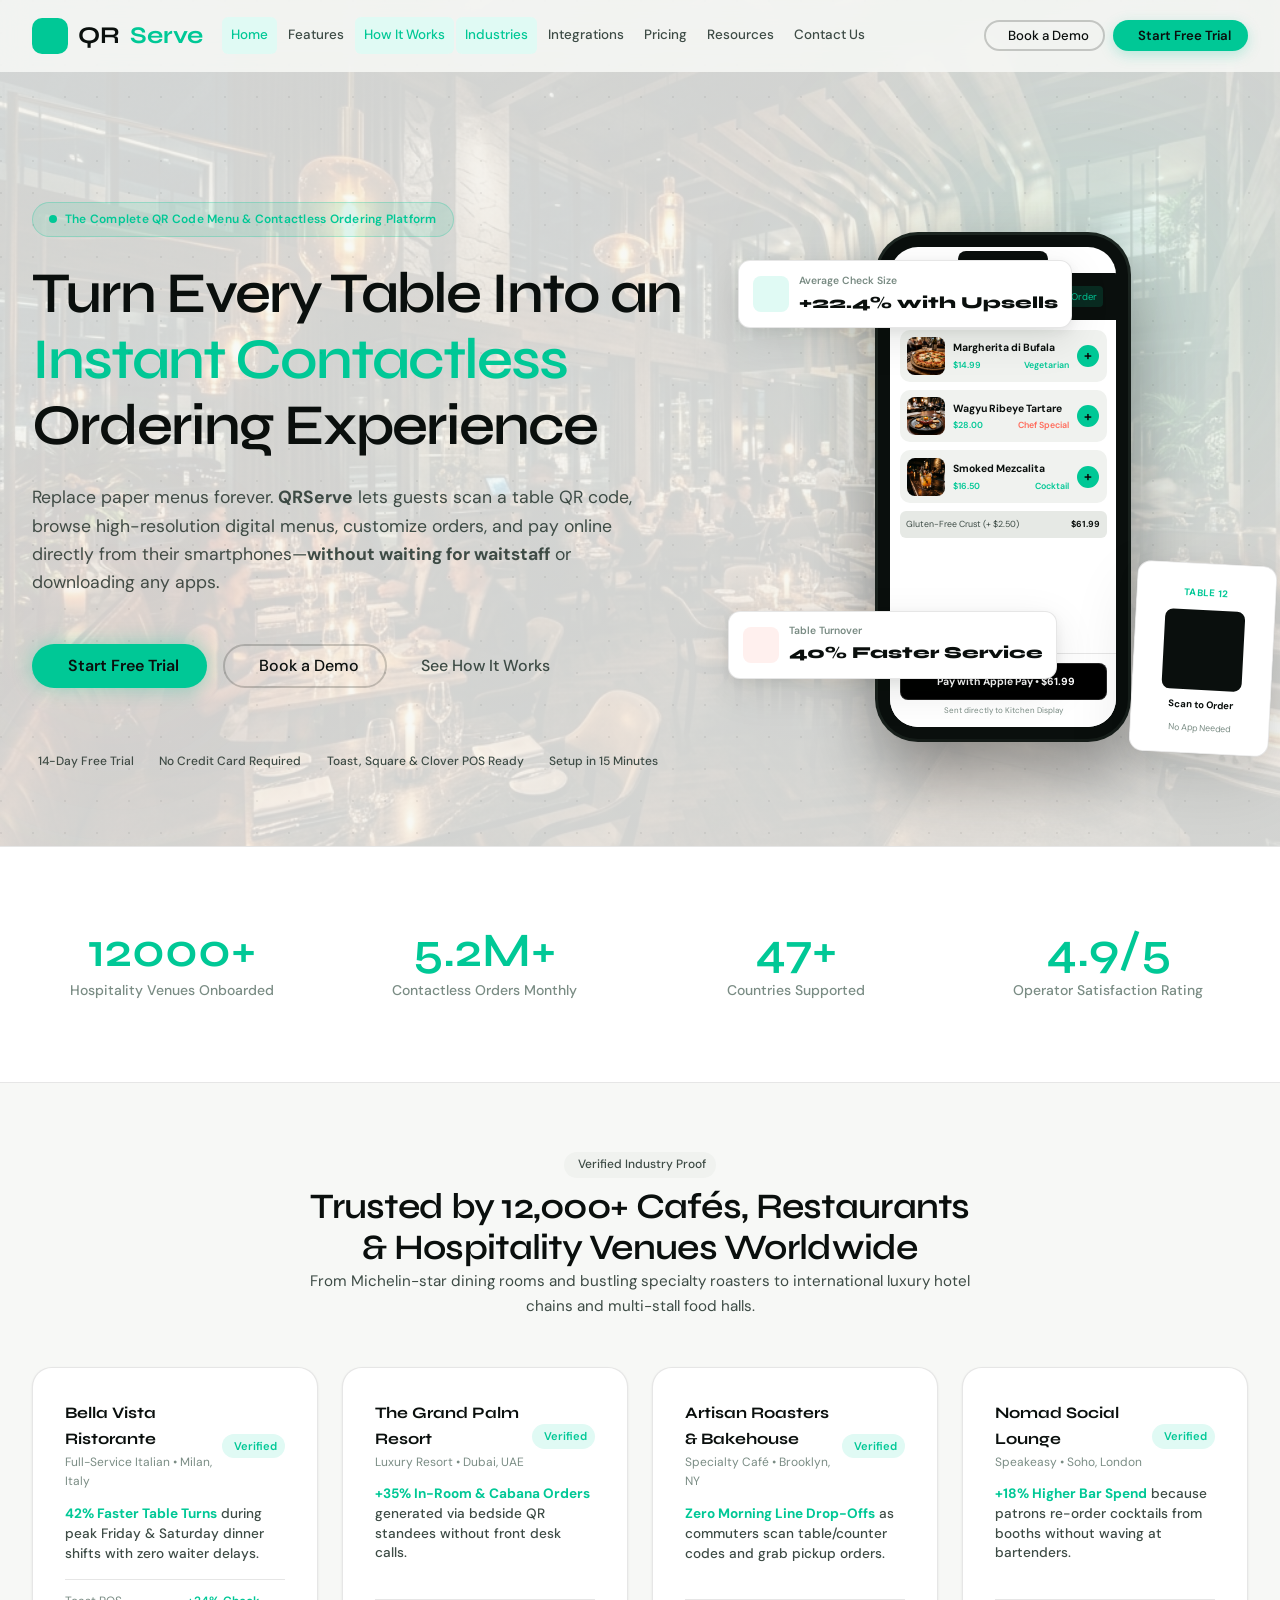
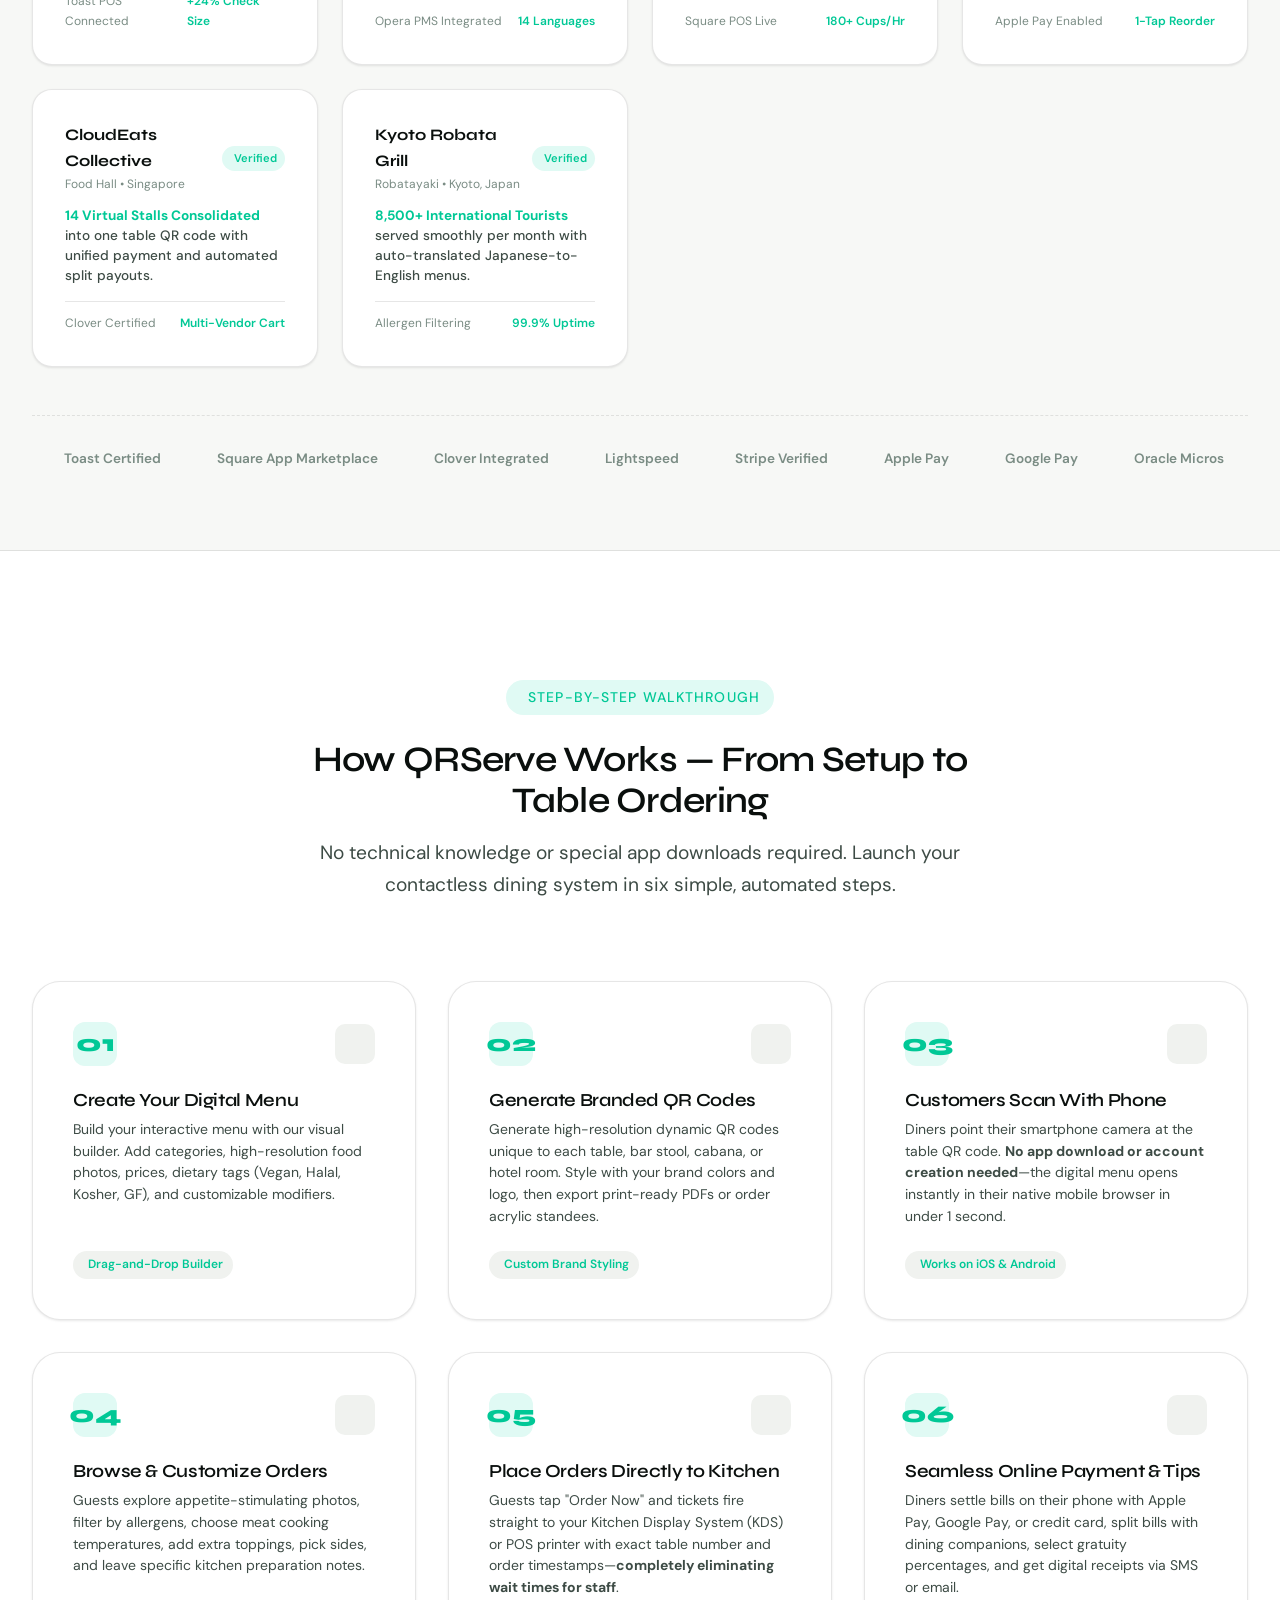
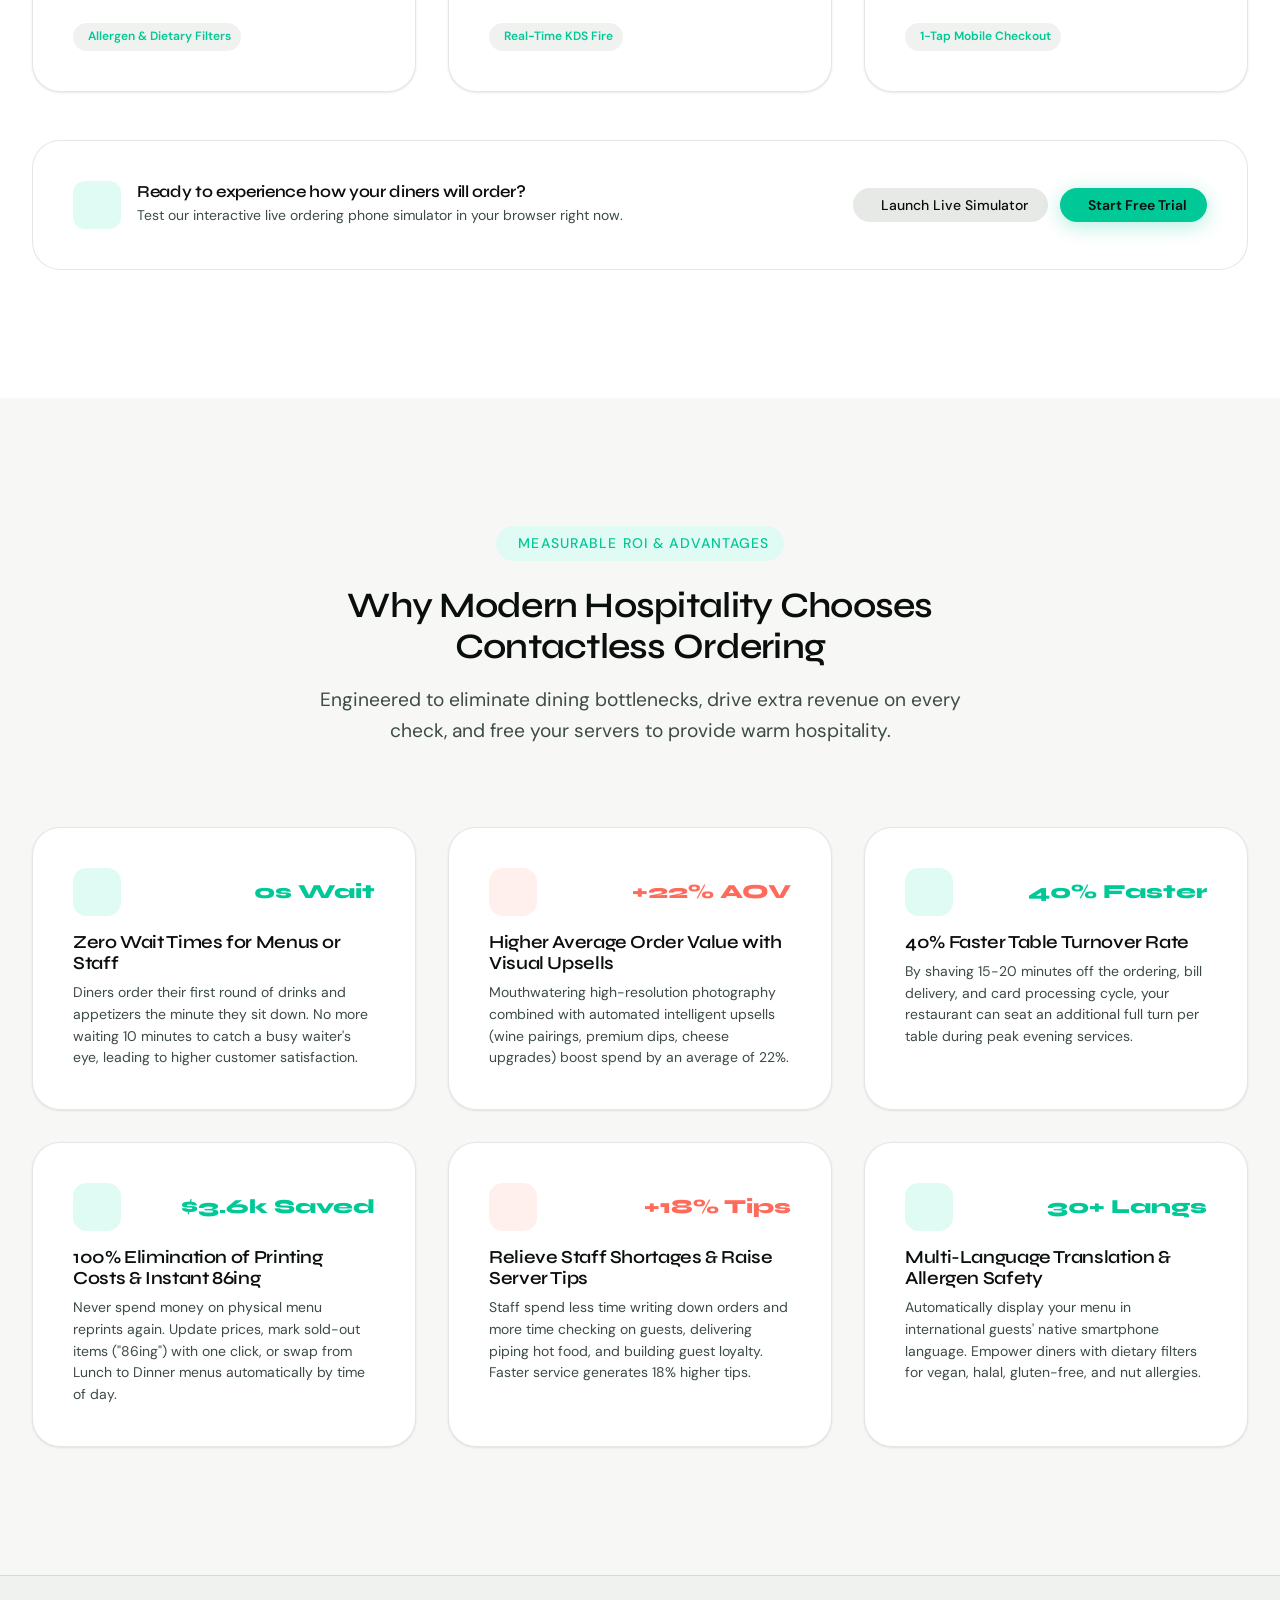
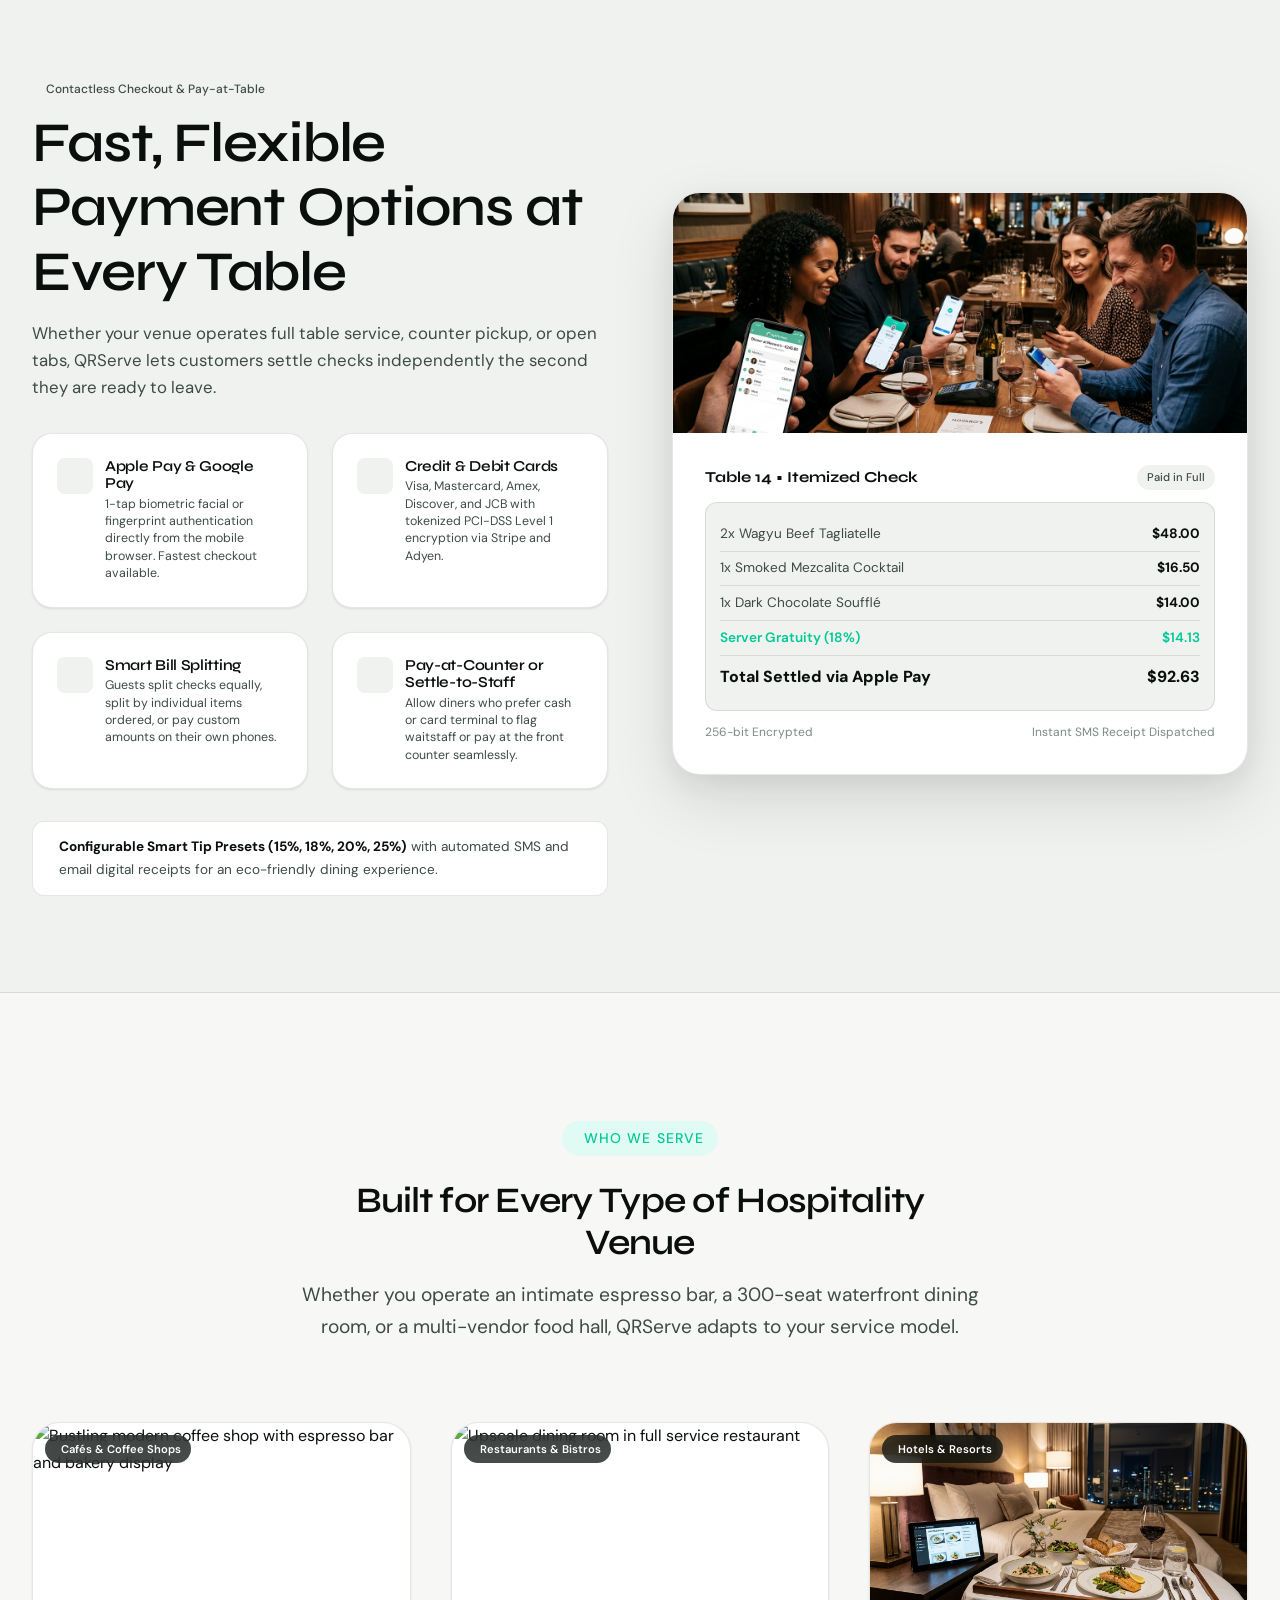
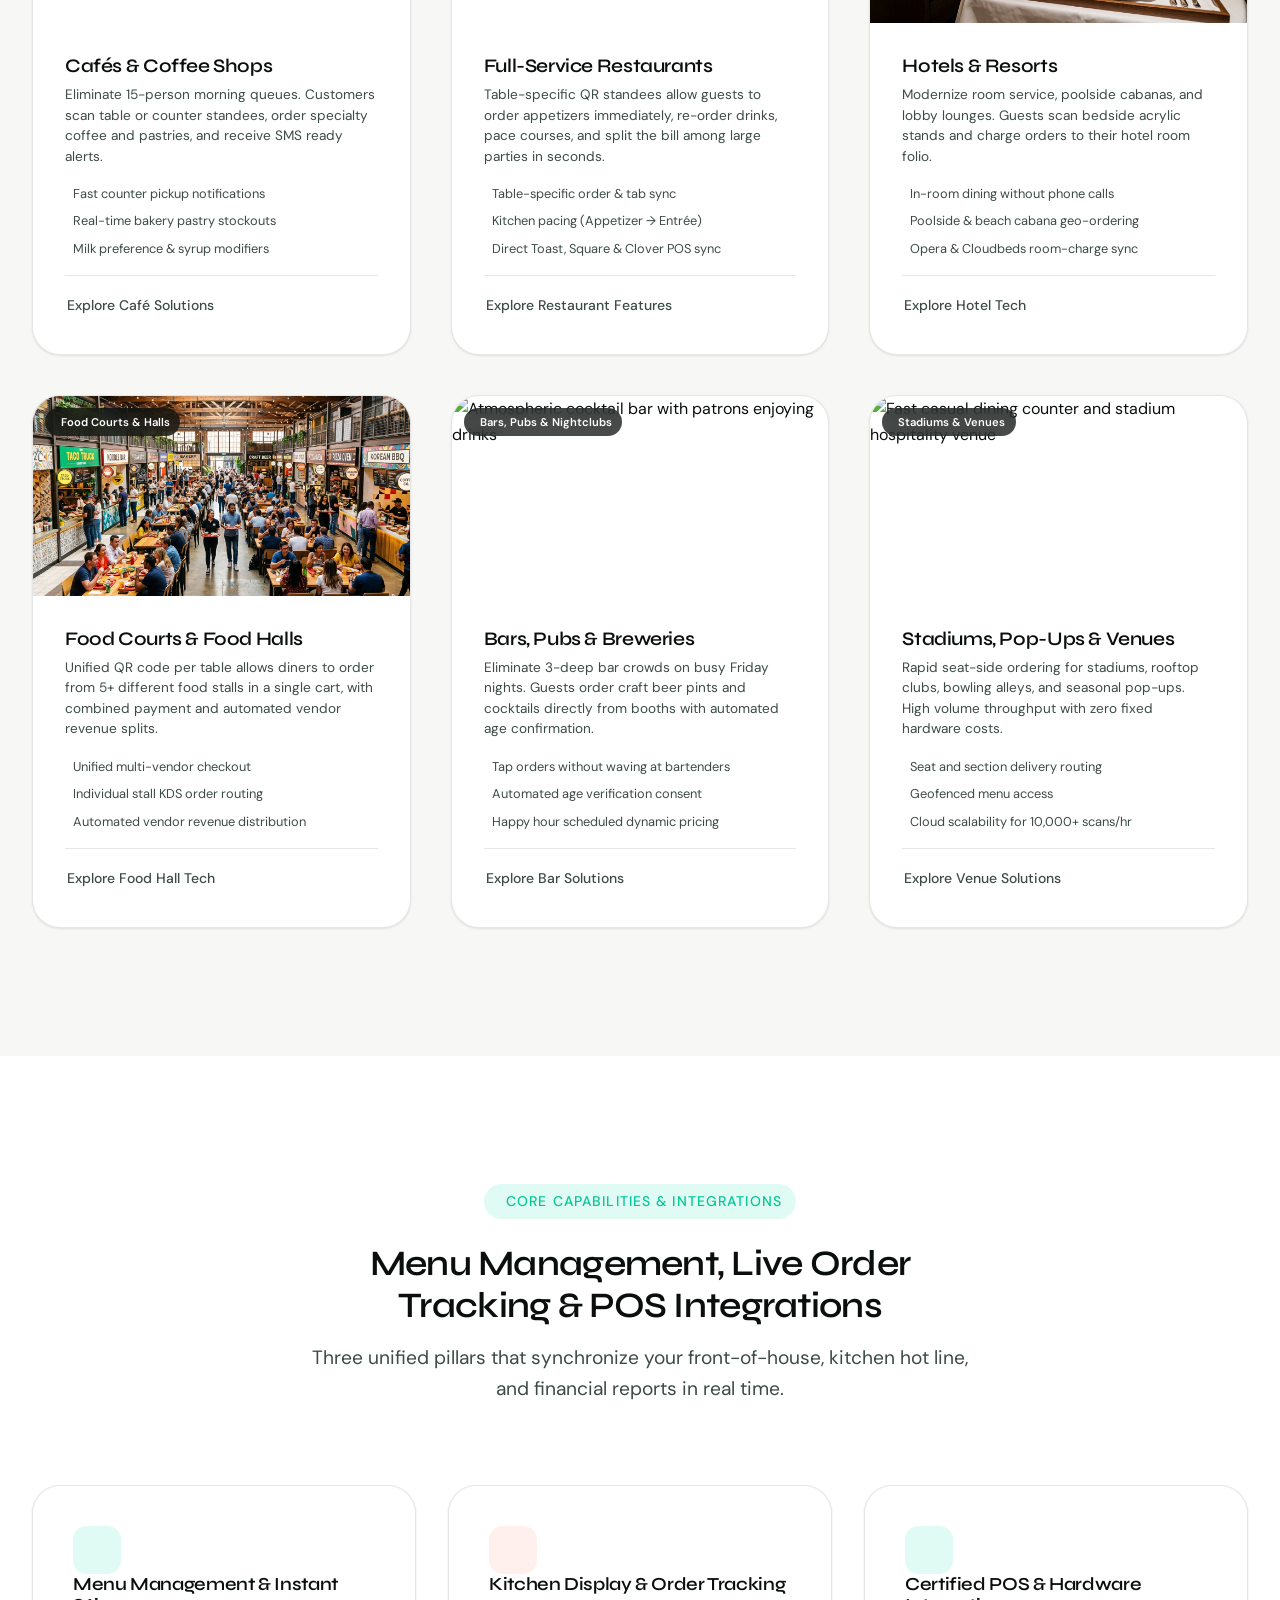
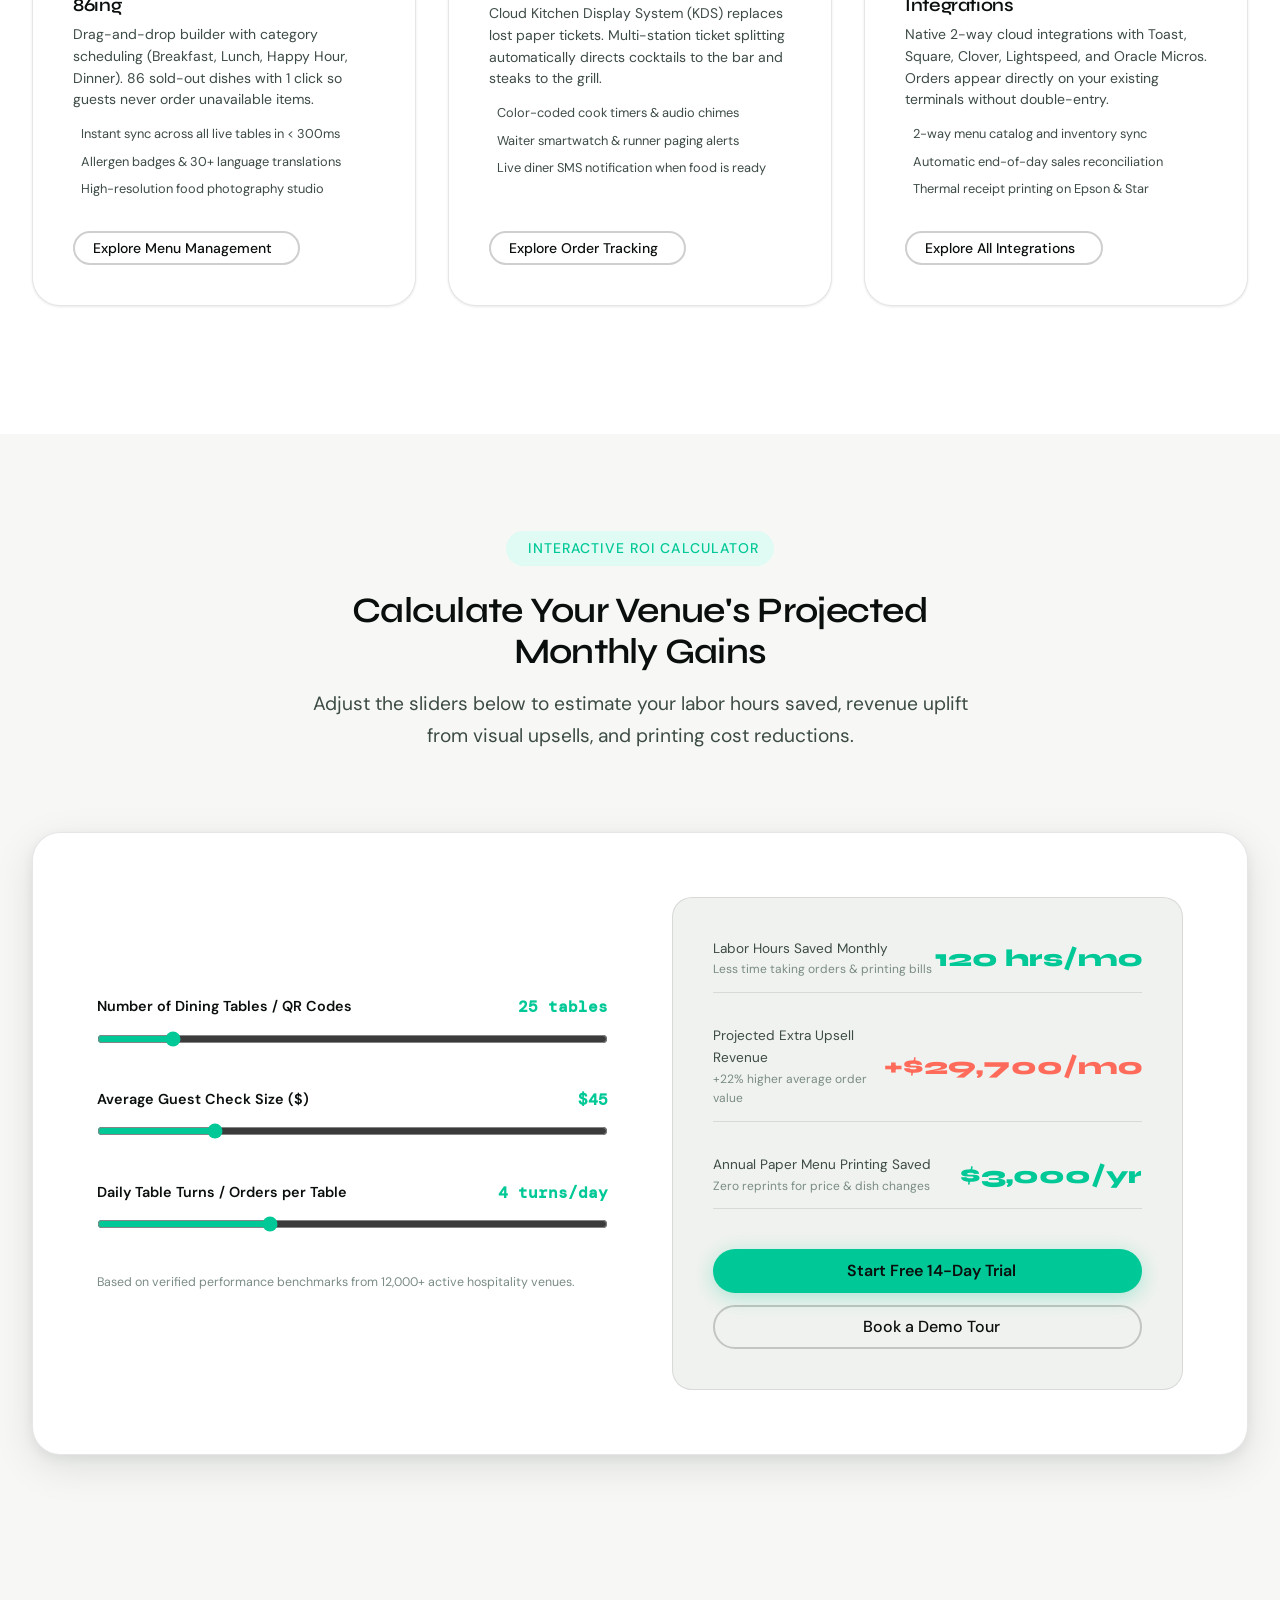
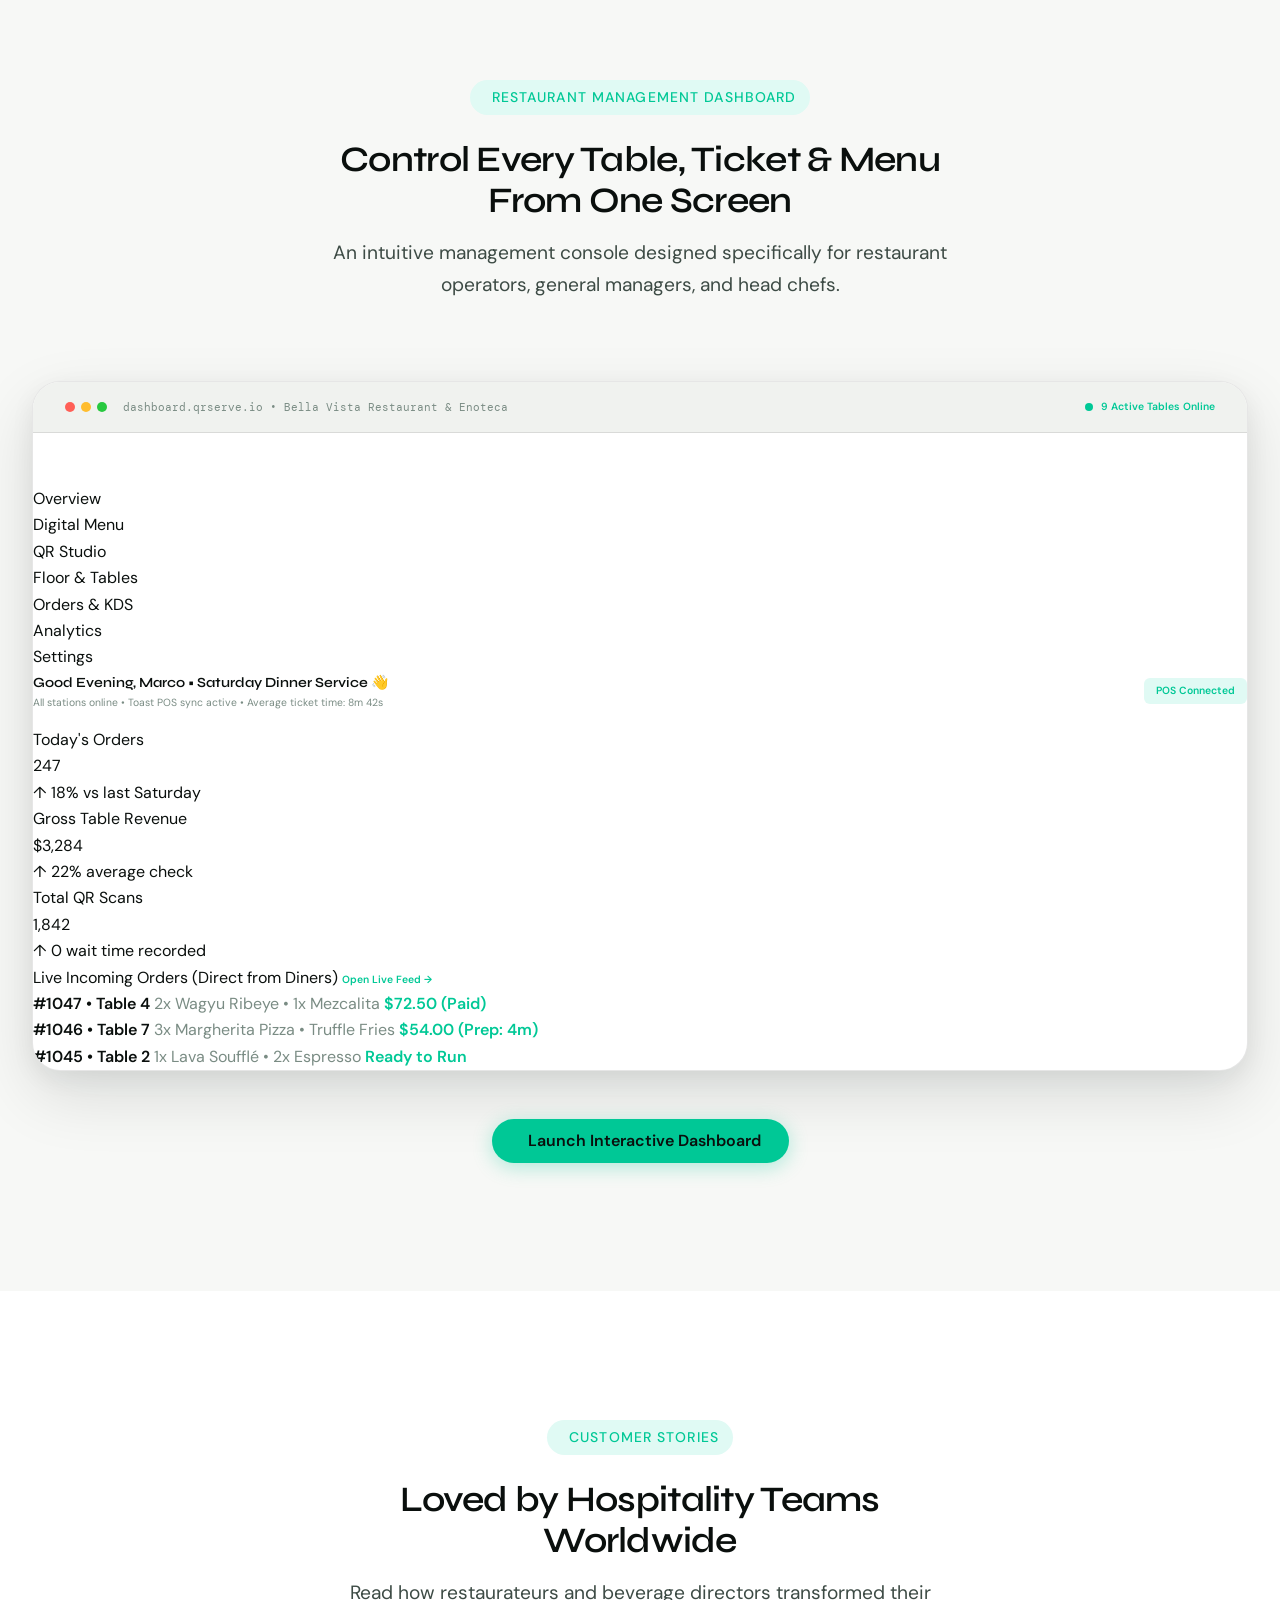
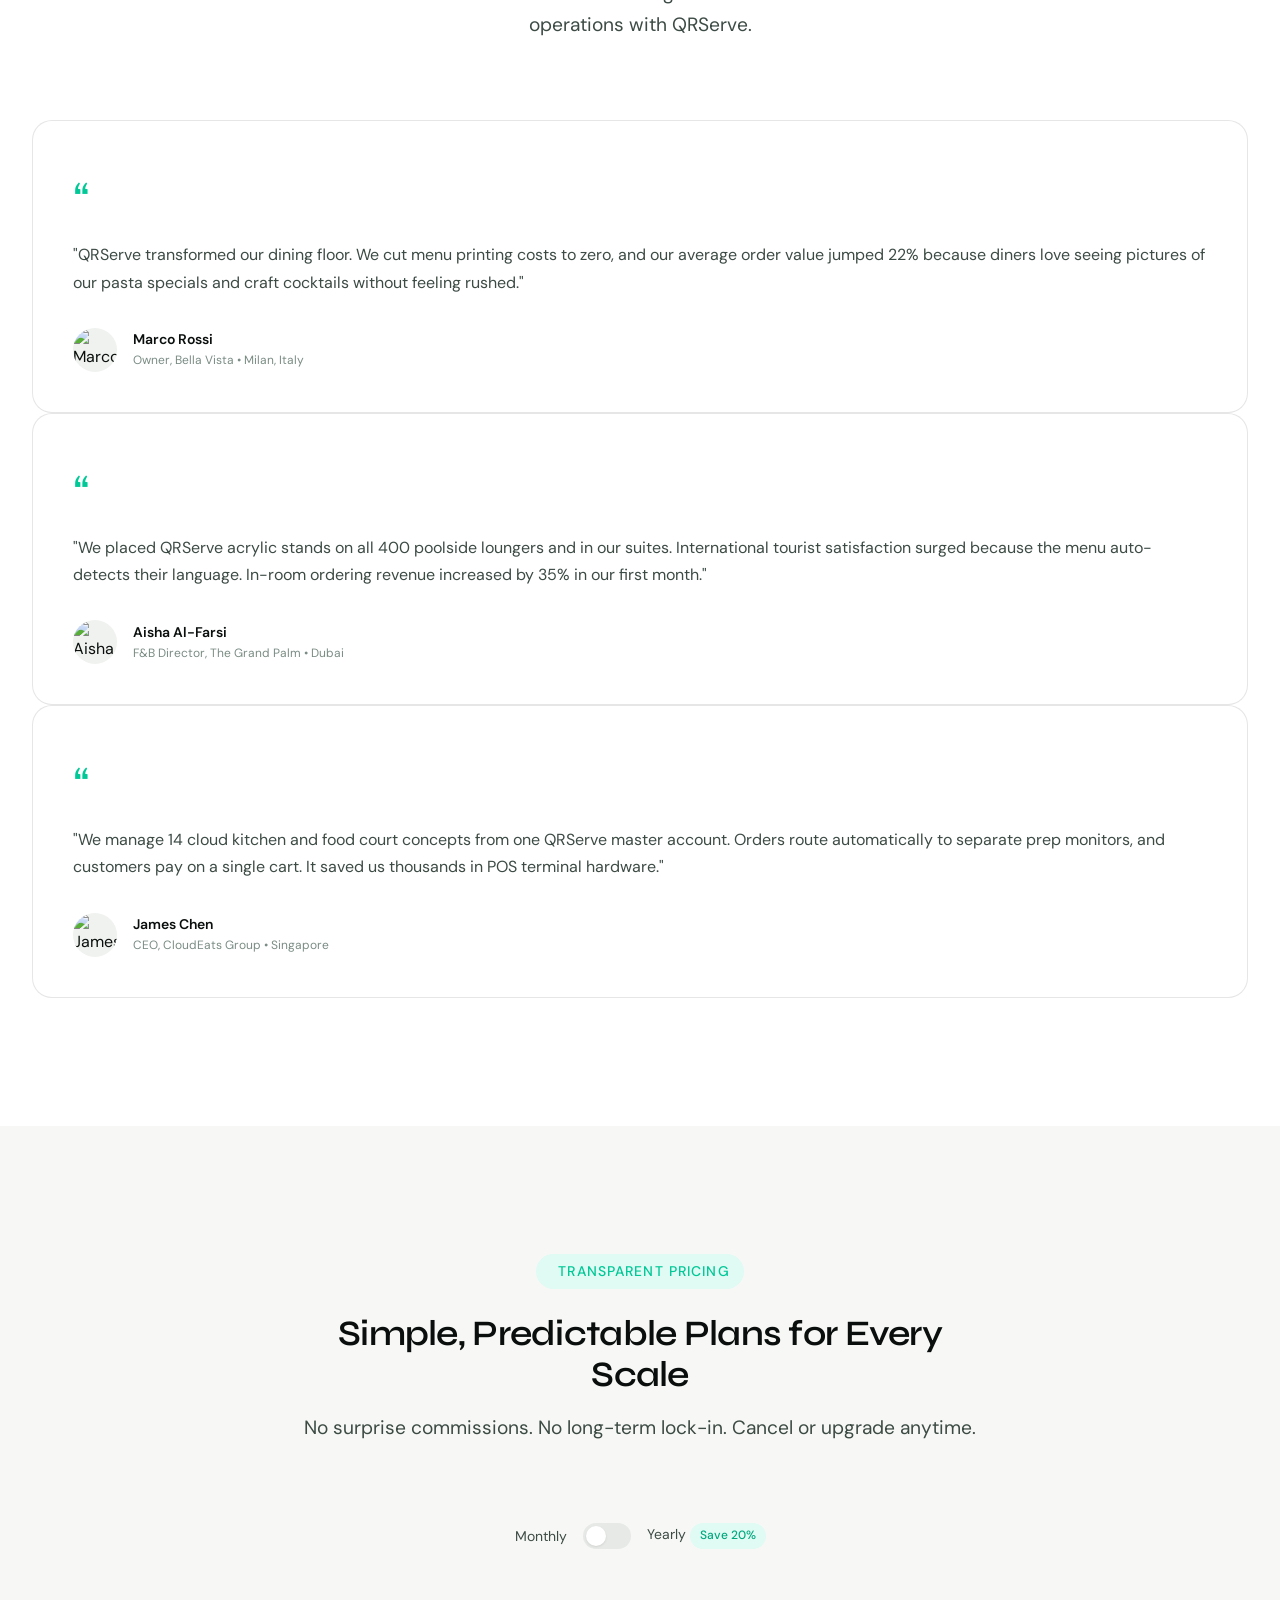
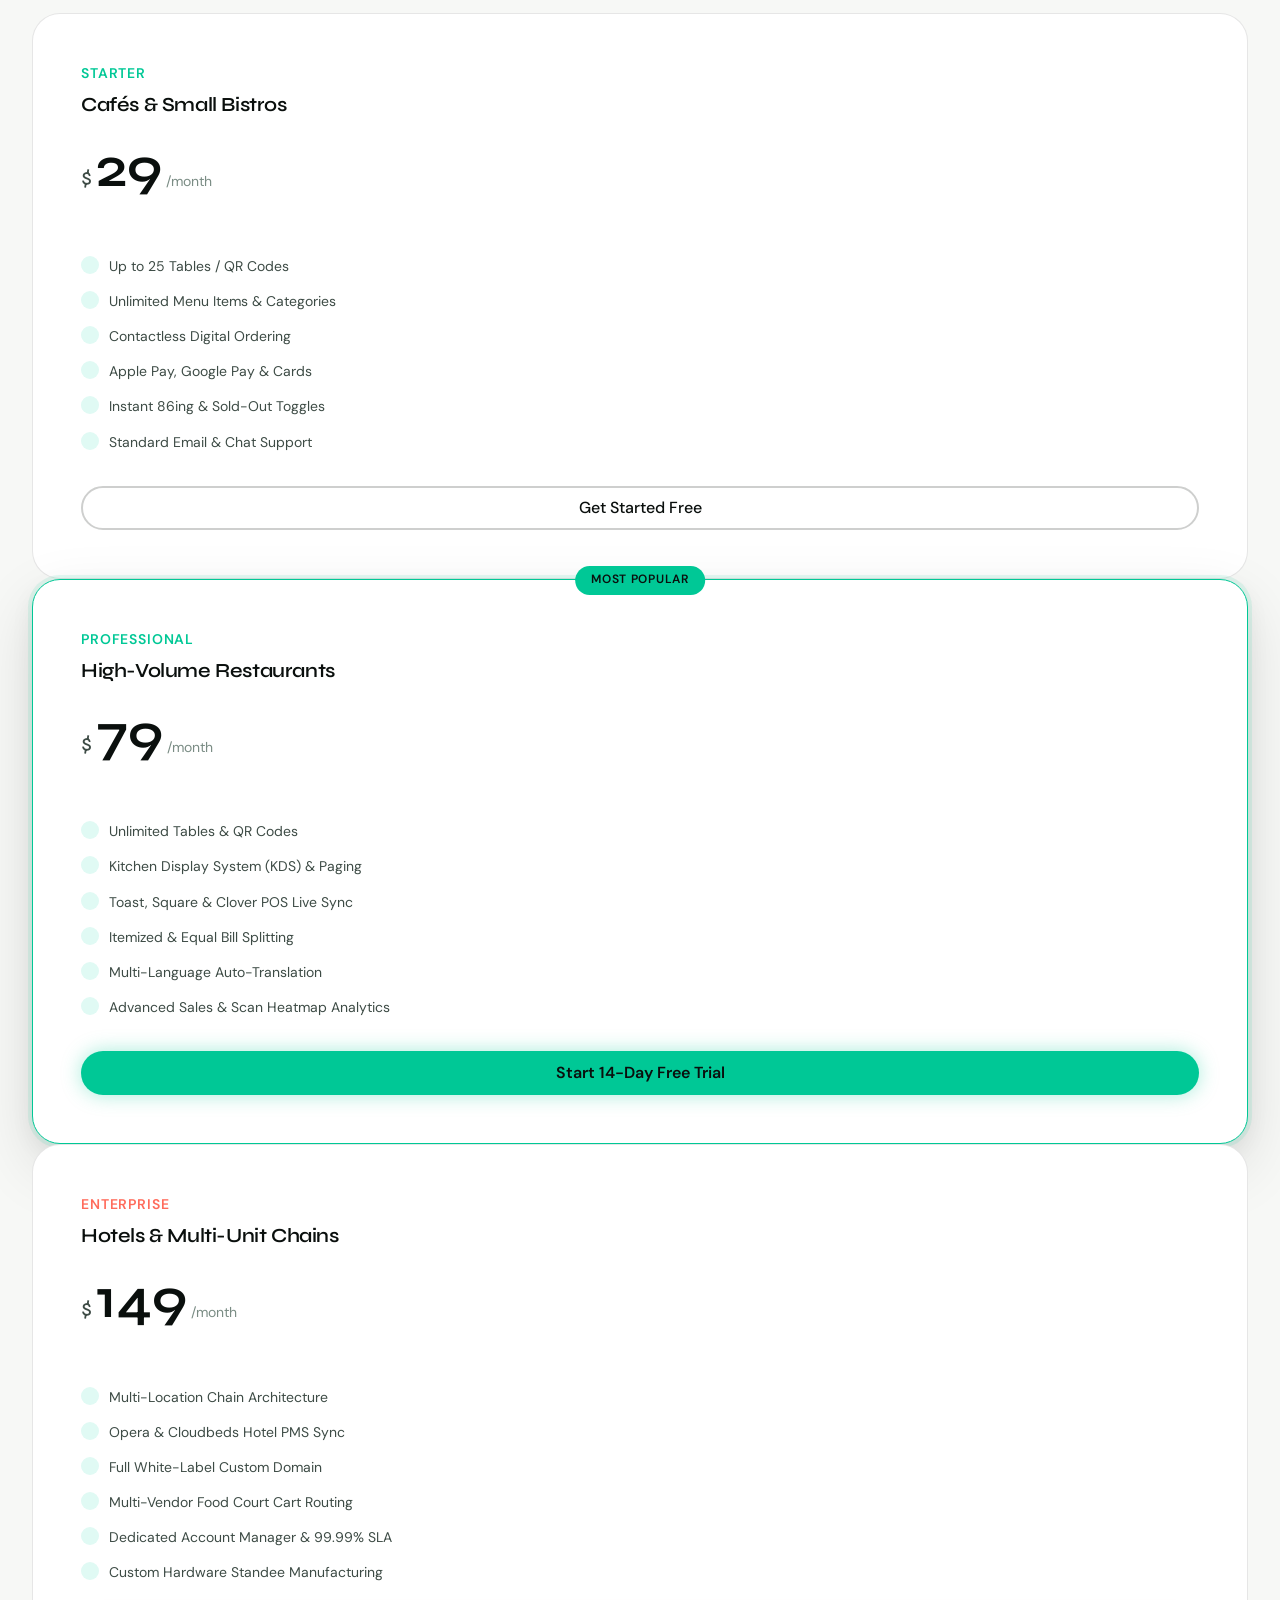
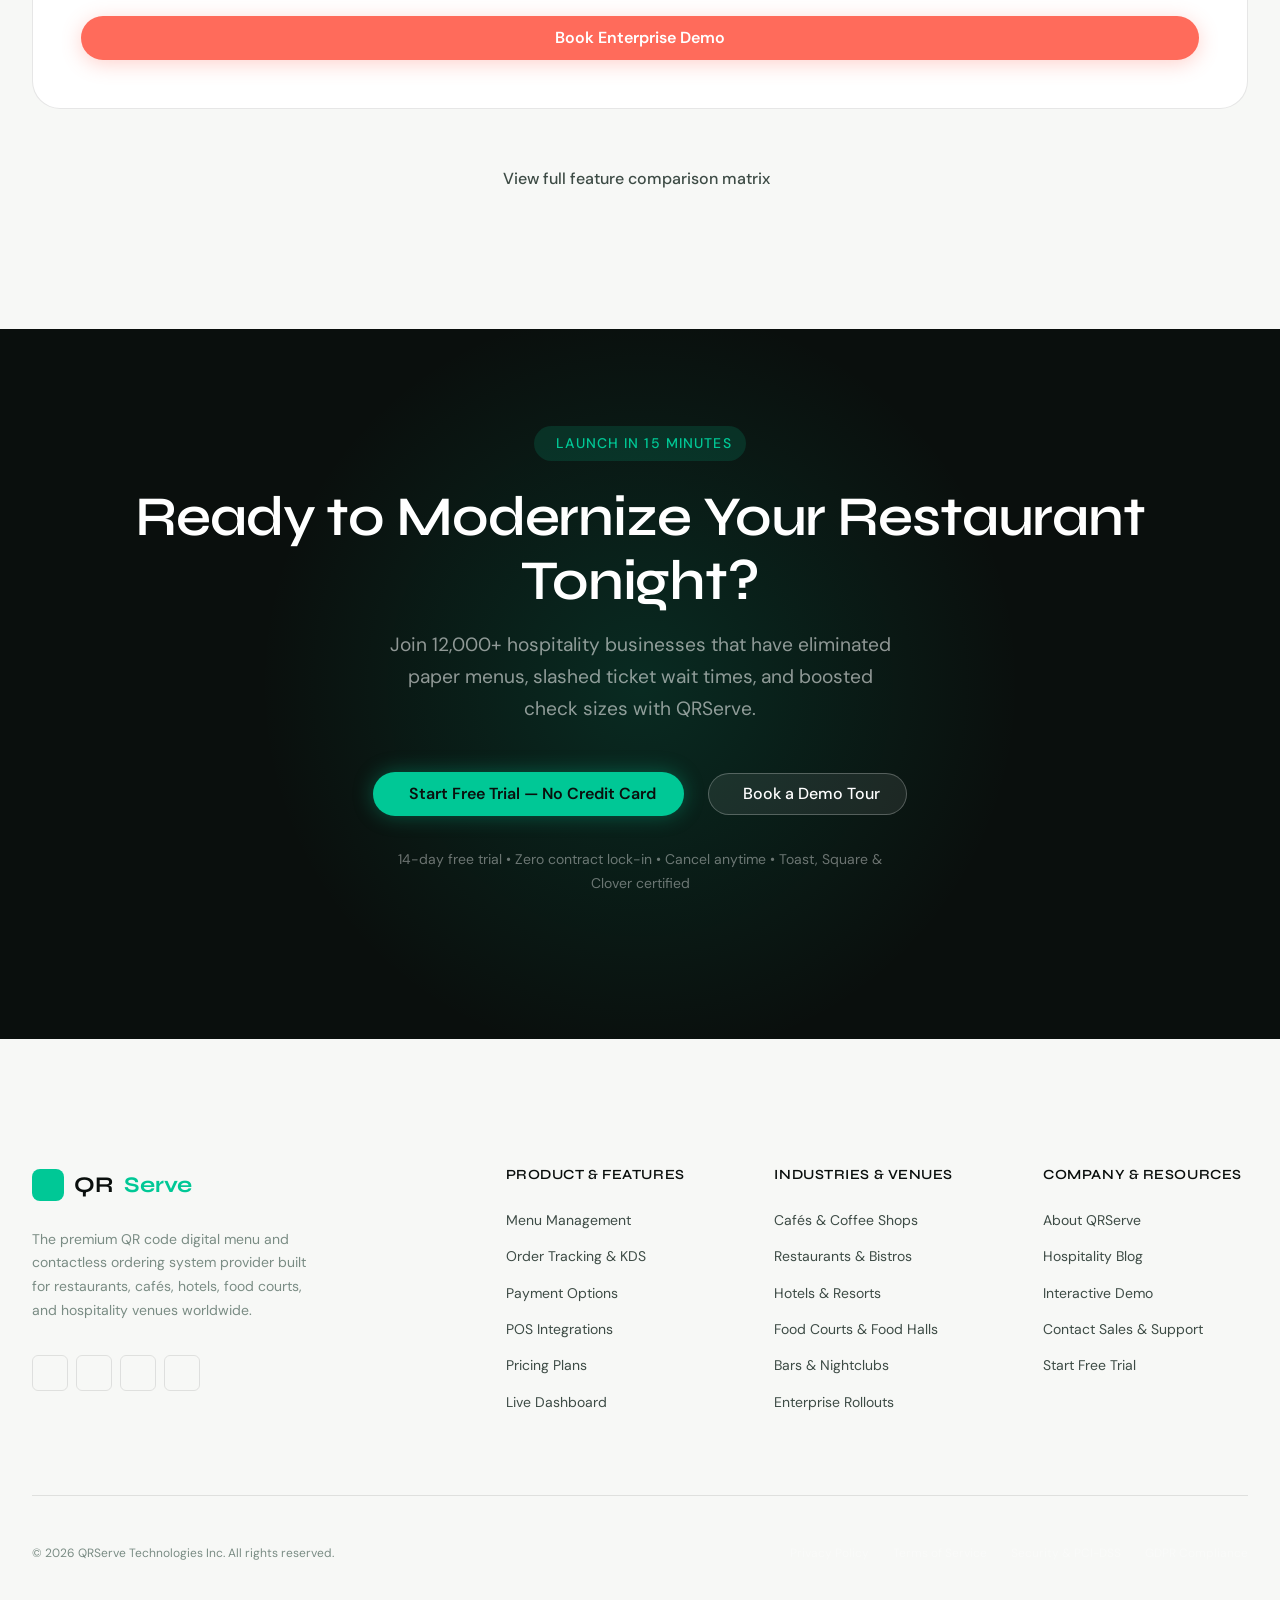
==== index.html @ 028a21f3 "Complete redesign of QR Code Menu & Contactless Ordering platform: 6-step How It Works, contactless " ====
<!DOCTYPE html>
<html lang="en" dir="ltr">
<head>
  <link rel="icon" type="image/svg+xml" href="favicon.svg" />
  <meta charset="UTF-8" />
  <meta name="viewport" content="width=device-width, initial-scale=1.0" />
  <meta name="description" content="QRServe — The leading QR code digital menu and contactless ordering system provider for cafés, restaurants, hotels, food courts, and bars. Let diners scan, browse, customize, and order from their phones." />
  <meta name="robots" content="index, follow" />
  <link rel="canonical" href="https://qrserve.io/" />

  <!-- Open Graph -->
  <meta property="og:type" content="website" />
  <meta property="og:url" content="https://qrserve.io/" />
  <meta property="og:title" content="QRServe — QR Code Menu & Contactless Ordering System Provider" />
  <meta property="og:description" content="Replace paper menus forever. Diners scan table QR codes, browse visual menus, customize dishes, and order & pay online from their smartphones without waiting for staff." />
  <meta property="og:image" content="https://qrserve.io/assets/images/blog/qr_standee.jpg" />

  <title>QRServe — Smart QR Code Menu & Contactless Ordering System Provider</title>

  <!-- Fonts -->
  <link rel="preconnect" href="https://fonts.googleapis.com" />
  <link rel="preconnect" href="https://fonts.gstatic.com" crossorigin />
  <link href="https://fonts.googleapis.com/css2?family=Syne:wght@400;500;600;700;800&family=DM+Sans:ital,opsz,wght@0,9..40,300;0,9..40,400;0,9..40,500;0,9..40,600;1,9..40,300&family=DM+Mono:wght@400;500&display=swap" rel="stylesheet" />

  <!-- Icons -->
  <link rel="stylesheet" href="https://cdnjs.cloudflare.com/ajax/libs/remixicon/4.2.0/remixicon.min.css" />

  <!-- Styles -->
  <link rel="stylesheet" href="assets/css/style.css" />
  <link rel="stylesheet" href="assets/css/rtl.css" />

  <!-- JSON-LD -->
  <script type="application/ld+json">
  {
    "@context": "https://schema.org",
    "@type": "SoftwareApplication",
    "name": "QRServe",
    "applicationCategory": "BusinessApplication",
    "operatingSystem": "Web, iOS, Android",
    "description": "Enterprise QR Code Digital Menu and Contactless Ordering System for restaurants, cafés, hotels, food courts, and bars.",
    "url": "https://qrserve.io",
    "offers": {
      "@type": "AggregateOffer",
      "priceCurrency": "USD",
      "lowPrice": "29",
      "highPrice": "149"
    },
    "aggregateRating": {
      "@type": "AggregateRating",
      "ratingValue": "4.9",
      "reviewCount": "2847"
    }
  }
  </script>

  <style>
    /* Home specific hero and visual styles */
    .hero--home {
      background: linear-gradient(var(--clr-nav-bg), var(--clr-nav-bg)), url('assets/images/hero/home1_hero.jpg') center/cover;
      min-height: 94svh;
      position: relative;
      overflow: hidden;
      display: flex;
      align-items: center;
    }

    .hero__grid {
      display: grid;
      grid-template-columns: 1.15fr 0.85fr;
      gap: var(--sp-8);
      align-items: center;
      padding-block: calc(var(--nav-height) + var(--sp-6)) var(--sp-8);
    }

    .hero-bg-orb {
      position: absolute;
      border-radius: 50%;
      pointer-events: none;
      filter: blur(90px);
    }

    .hero-bg-orb--1 {
      width: 520px;
      height: 520px;
      background: radial-gradient(circle, rgba(0,200,150,0.14) 0%, transparent 70%);
      top: 5%;
      right: -5%;
    }

    .hero-bg-orb--2 {
      width: 360px;
      height: 360px;
      background: radial-gradient(circle, rgba(255,107,91,0.09) 0%, transparent 70%);
      bottom: 5%;
      left: -5%;
    }

    /* Device Mockup & Standee */
    .hero__visual-wrap {
      position: relative;
      display: flex;
      align-items: center;
      justify-content: center;
    }

    .phone-mockup-frame {
      width: 250px;
      background: #0a0f0d;
      border-radius: 40px;
      padding: 12px;
      box-shadow: 0 35px 70px rgba(0,0,0,0.4), 0 0 0 3px #1e2823;
      position: relative;
      z-index: 2;
    }

    .phone-screen-inner {
      background: var(--clr-surface);
      border-radius: 28px;
      overflow: hidden;
      display: flex;
      flex-direction: column;
      height: 480px;
    }

    .phone-notch {
      width: 90px;
      height: 16px;
      background: #0a0f0d;
      border-radius: 10px;
      margin-inline: auto;
      margin-block-start: 4px;
      margin-block-end: 6px;
    }

    .phone-menu-header {
      background: var(--clr-primary);
      padding: 0.6rem 0.8rem;
      color: #fff;
      display: flex;
      justify-content: space-between;
      align-items: center;
    }

    .phone-menu-header h4 {
      font-size: 0.725rem;
      font-weight: 700;
      color: #fff;
    }

    .phone-menu-header span {
      font-size: 0.6rem;
      color: var(--clr-secondary);
      background: rgba(0,200,150,0.15);
      padding: 0.15rem 0.4rem;
      border-radius: 4px;
    }

    .phone-items-list {
      flex: 1;
      overflow-y: auto;
      padding: 0.6rem;
      display: flex;
      flex-direction: column;
      gap: 0.5rem;
      scrollbar-width: none;
    }

    .phone-dish-row {
      display: flex;
      gap: 0.5rem;
      align-items: center;
      background: var(--clr-surface-2);
      border-radius: 10px;
      padding: 0.45rem;
    }

    .phone-dish-img {
      width: 38px;
      height: 38px;
      border-radius: 8px;
      object-fit: cover;
      flex-shrink: 0;
    }

    .phone-dish-details {
      flex: 1;
      min-width: 0;
    }

    .phone-dish-title {
      font-size: 0.65rem;
      font-weight: 700;
      color: var(--clr-text-primary);
      white-space: nowrap;
      overflow: hidden;
      text-overflow: ellipsis;
    }

    .phone-dish-meta {
      font-size: 0.55rem;
      color: var(--clr-secondary);
      font-weight: 600;
      display: flex;
      justify-content: space-between;
      margin-block-start: 0.1rem;
    }

    .phone-dish-add-btn {
      width: 22px;
      height: 22px;
      border-radius: 50%;
      background: var(--clr-secondary);
      color: var(--clr-primary);
      display: flex;
      align-items: center;
      justify-content: center;
      font-size: 0.85rem;
      font-weight: 700;
      border: none;
      cursor: pointer;
    }

    .phone-checkout-bar {
      padding: 0.6rem;
      border-block-start: 1px solid var(--clr-border);
      background: var(--clr-surface);
    }

    .phone-pay-btn {
      width: 100%;
      background: #000;
      color: #fff;
      border-radius: 8px;
      padding: 0.55rem;
      font-size: 0.65rem;
      font-weight: 700;
      display: flex;
      align-items: center;
      justify-content: center;
      gap: 0.35rem;
      border: 1px solid rgba(255,255,255,0.15);
    }

    /* Standee Mockup Beside Phone */
    .standee-mockup {
      position: absolute;
      right: -25px;
      bottom: -15px;
      width: 140px;
      background: var(--clr-surface);
      border: 1px solid var(--clr-border);
      border-radius: 14px;
      padding: 0.85rem;
      box-shadow: var(--shadow-xl);
      text-align: center;
      z-index: 3;
      transform: rotate(3deg);
    }

    .standee-mockup__qr {
      width: 80px;
      height: 80px;
      margin-inline: auto;
      background: var(--clr-primary);
      border-radius: 8px;
      display: flex;
      align-items: center;
      justify-content: center;
      color: #fff;
      margin-block: 0.4rem;
    }

    /* Floating KPI badges on hero */
    .hero-badge-stat {
      position: absolute;
      background: var(--clr-surface);
      border: 1px solid var(--clr-border);
      border-radius: var(--radius-md);
      padding: 0.65rem 0.85rem;
      box-shadow: var(--shadow-lg);
      z-index: 4;
      display: flex;
      align-items: center;
      gap: 0.6rem;
    }

    .hero-badge-stat--top {
      top: 5%;
      left: -20px;
      animation: float-1 4.5s ease-in-out infinite;
    }

    .hero-badge-stat--bottom {
      bottom: 12%;
      left: -30px;
      animation: float-2 4s ease-in-out 0.5s infinite;
    }

    @keyframes float-1 {
      0%, 100% { transform: translateY(0); }
      50% { transform: translateY(-8px); }
    }

    @keyframes float-2 {
      0%, 100% { transform: translateY(0); }
      50% { transform: translateY(8px); }
    }

    /* Capabilities Spotlight Tabs */
    .capabilities-grid {
      display: grid;
      grid-template-columns: repeat(3, 1fr);
      gap: var(--sp-4);
      margin-block-start: var(--sp-6);
    }

    @media (max-width: 992px) {
      .capabilities-grid {
        grid-template-columns: 1fr;
      }
      .hero__grid {
        grid-template-columns: 1fr;
        text-align: center;
      }
      .hero-trust-proof {
        justify-content: center;
      }
      .hero__actions {
        justify-content: center;
      }
      .hero-badge-stat--top {
        left: 5%;
        top: 0;
      }
      .hero-badge-stat--bottom {
        left: 5%;
        bottom: 0;
      }
    }
  </style>
</head>
<body>

  <!-- ===================== NAVBAR ===================== -->
  <header class="navbar" role="banner">
    <div class="navbar__inner">
      <a href="index.html" class="navbar__logo" aria-label="QRServe Home — Smart QR Code Menu & Contactless Ordering">
        <div class="navbar__logo-icon" aria-hidden="true">
          <i class="ri-qr-code-line" style="font-size:1.1rem;"></i>
        </div>
        QR<span>Serve</span>
      </a>

      <!-- Issue 5: Navigation to Home, Features, How It Works, Industries, Integrations, Pricing, Resources, Contact Us -->
      <nav class="navbar__nav" aria-label="Main navigation">
        <a href="index.html" class="navbar__link active" data-nav-link>Home</a>
        <a href="features.html" class="navbar__link" data-nav-link>Features</a>
        <a href="index.html#how-it-works" class="navbar__link" data-nav-link>How It Works</a>
        <a href="index.html#industries" class="navbar__link" data-nav-link>Industries</a>
        <a href="features.html#integrations" class="navbar__link" data-nav-link>Integrations</a>
        <a href="pricing.html" class="navbar__link" data-nav-link>Pricing</a>
        <a href="blog.html" class="navbar__link" data-nav-link>Resources</a>
        <a href="contact.html" class="navbar__link" data-nav-link>Contact Us</a>
      </nav>

      <!-- Issue 6: Prominent CTA buttons: Book a Demo, Start Free Trial, Get Started -->
      <div class="navbar__actions">
        <button class="icon-btn" data-theme-toggle data-theme-icon aria-label="Toggle dark mode" title="Toggle theme">
          <!-- Icon injected by JS -->
        </button>
        <button class="icon-btn" data-rtl-btn aria-label="Switch to RTL" title="Switch text direction">
          <!-- Icon injected by JS -->
        </button>
        <a href="demo.html" class="btn btn--outline navbar__cta-demo" title="Interactive Simulator & Live Tour">
          <i class="ri-play-circle-line" aria-hidden="true"></i> Book a Demo
        </a>
        <a href="register.html" class="btn btn--primary navbar__cta-trial" title="Start your 14-day free trial">
          <i class="ri-rocket-line" aria-hidden="true"></i> Start Free Trial
        </a>
      </div>

      <button class="navbar__hamburger" id="hamburger-btn" aria-label="Open navigation menu" aria-expanded="false" aria-controls="mobile-drawer">
        <i class="ri-menu-3-line" style="font-size:1.25rem;" aria-hidden="true"></i>
      </button>
    </div>
  </header>

  <!-- ===================== MOBILE DRAWER ===================== -->
  <div class="drawer-overlay" id="drawer-overlay" aria-hidden="true"></div>
  <div class="drawer" id="mobile-drawer" role="dialog" aria-modal="true" aria-label="Navigation menu">
    <div class="drawer__header">
      <a href="index.html" class="navbar__logo" style="font-size:1.25rem;">
        <div class="navbar__logo-icon" style="width:30px;height:30px;" aria-hidden="true">
          <i class="ri-qr-code-line" style="font-size:0.95rem;"></i>
        </div>
        QR<span>Serve</span>
      </a>
      <button class="icon-btn drawer__close" aria-label="Close navigation menu">
        <i class="ri-close-line" style="font-size:1.25rem;" aria-hidden="true"></i>
      </button>
    </div>

    <nav class="drawer__nav" aria-label="Mobile navigation">
      <a href="index.html" class="drawer__link active" data-nav-link>
        <i class="ri-home-4-line" aria-hidden="true"></i> Home
      </a>
      <a href="features.html" class="drawer__link" data-nav-link>
        <i class="ri-flashlight-line" aria-hidden="true"></i> Features &amp; Modules
      </a>
      <a href="index.html#how-it-works" class="drawer__link" data-nav-link>
        <i class="ri-route-line" aria-hidden="true"></i> How It Works
      </a>
      <a href="index.html#industries" class="drawer__link" data-nav-link>
        <i class="ri-store-2-line" aria-hidden="true"></i> Industries (Who We Serve)
      </a>
      <a href="features.html#integrations" class="drawer__link" data-nav-link>
        <i class="ri-plug-line" aria-hidden="true"></i> POS &amp; Integrations
      </a>
      <a href="pricing.html" class="drawer__link" data-nav-link>
        <i class="ri-price-tag-3-line" aria-hidden="true"></i> Pricing Plans
      </a>
      <a href="blog.html" class="drawer__link" data-nav-link>
        <i class="ri-book-open-line" aria-hidden="true"></i> Resources &amp; Guides
      </a>
      <a href="contact.html" class="drawer__link" data-nav-link>
        <i class="ri-mail-line" aria-hidden="true"></i> Contact Us
      </a>
      <a href="dashboard.html" class="drawer__link" data-nav-link>
        <i class="ri-dashboard-line" aria-hidden="true"></i> Live Dashboard
      </a>

      <div style="margin-top: 1rem; padding-inline: 1rem; display: flex; justify-content: center; gap: 1rem;">
        <button class="icon-btn" data-theme-toggle data-theme-icon aria-label="Toggle dark mode"></button>
        <button class="icon-btn" data-rtl-btn aria-label="Switch text direction"></button>
      </div>

      <div style="padding: 1rem; display: flex; flex-direction: column; gap: 0.6rem;">
        <a href="register.html" class="btn btn--primary btn--full" style="justify-content: center;">
          <i class="ri-rocket-line" aria-hidden="true"></i> Start Free Trial
        </a>
        <a href="demo.html" class="btn btn--outline btn--full" style="justify-content: center;">
          <i class="ri-play-circle-line" aria-hidden="true"></i> Book a Demo
        </a>
      </div>
    </nav>
    <div class="drawer__footer" style="justify-content: center; border-top: none; padding-top: 0;">
      <span style="font-size:var(--size-xs);color:var(--clr-text-muted);">Enterprise Grade &bull; v2.4.2</span>
    </div>
  </div>

  <main id="main-content">

    <!-- ===================== HERO SECTION ===================== -->
    <!-- Issue 1 & Issue 2: Clearly explain platform, benefits, and contactless ordering -->
    <section class="hero hero--home" aria-label="Hero section">
      <div class="hero__bg" aria-hidden="true">
        <div class="hero-bg-orb hero-bg-orb--1"></div>
        <div class="hero-bg-orb hero-bg-orb--2"></div>
        <div style="position:absolute;inset:0;background-image:radial-gradient(circle at 1px 1px, var(--clr-border) 1px, transparent 0);background-size:32px 32px;opacity:0.6;"></div>
      </div>

      <div class="container">
        <div class="hero__grid">
          <!-- Left: Value Proposition & Clear Explanation -->
          <div class="hero__text">
            <div class="hero__badge-pill">
              <span class="hero__badge-dot" aria-hidden="true"></span>
              The Complete QR Code Menu &amp; Contactless Ordering Platform
            </div>

            <h1 style="font-size:clamp(2.4rem, 4.5vw, 3.8rem);line-height:1.15;margin-block-end:var(--sp-3);">
              Turn Every Table Into an<br />
              <em>Instant Contactless</em><br />
              Ordering Experience
            </h1>

            <p class="hero__desc" style="font-size:1.1rem;line-height:1.6;color:var(--clr-text-secondary);max-width:620px;">
              Replace paper menus forever. <strong>QRServe</strong> lets guests scan a table QR code, browse high-resolution digital menus, customize orders, and pay online directly from their smartphones—<strong>without waiting for waitstaff</strong> or downloading any apps.
            </p>

            <div class="hero__actions" style="display:flex;gap:1rem;flex-wrap:wrap;margin-block-start:var(--sp-4);">
              <a href="register.html" class="btn btn--primary btn--lg btn--glow" id="hero-cta-trial">
                <i class="ri-rocket-line" aria-hidden="true"></i>
                Start Free Trial
              </a>
              <a href="demo.html" class="btn btn--outline btn--lg" id="hero-cta-demo">
                <i class="ri-play-circle-line" aria-hidden="true"></i>
                Book a Demo
              </a>
              <a href="#how-it-works" class="btn btn--ghost btn--lg">
                See How It Works <i class="ri-arrow-down-line" aria-hidden="true"></i>
              </a>
            </div>

            <div class="hero-trust-proof">
              <span class="hero-trust-proof__item">
                <i class="ri-checkbox-circle-fill"></i> 14-Day Free Trial
              </span>
              <span class="hero-trust-proof__item">
                <i class="ri-checkbox-circle-fill"></i> No Credit Card Required
              </span>
              <span class="hero-trust-proof__item">
                <i class="ri-checkbox-circle-fill"></i> Toast, Square &amp; Clover POS Ready
              </span>
              <span class="hero-trust-proof__item">
                <i class="ri-checkbox-circle-fill"></i> Setup in 15 Minutes
              </span>
            </div>
          </div>

          <!-- Right: Visual Device Mockup & Table Standee -->
          <div class="hero__visual-wrap" aria-label="Digital Menu and Contactless Ordering Visual Demonstration">
            <!-- Floating Stat 1 -->
            <div class="hero-badge-stat hero-badge-stat--top">
              <div style="width:36px;height:36px;border-radius:8px;background:var(--clr-secondary-light);color:var(--clr-secondary);display:flex;align-items:center;justify-content:center;font-size:1.1rem;">
                <i class="ri-arrow-up-line"></i>
              </div>
              <div>
                <div style="font-size:0.65rem;color:var(--clr-text-muted);font-weight:600;">Average Check Size</div>
                <div style="font-family:var(--font-heading);font-size:1.05rem;font-weight:800;color:var(--clr-text-primary);">+22.4% with Upsells</div>
              </div>
            </div>

            <!-- Phone Frame with Live Digital Menu -->
            <div class="phone-mockup-frame">
              <div class="phone-screen-inner">
                <div class="phone-notch"></div>
                <div class="phone-menu-header">
                  <div>
                    <h4>Bella Vista Trattoria</h4>
                    <p style="font-size:0.55rem;opacity:0.75;">Table 12 &bull; Dine-In</p>
                  </div>
                  <span>Instant Order</span>
                </div>

                <div class="phone-items-list">
                  <!-- Item 1 -->
                  <div class="phone-dish-row">
                    <img src="assets/images/dishes/margherita.jpg" class="phone-dish-img" alt="Margherita di Bufala" />
                    <div class="phone-dish-details">
                      <div class="phone-dish-title">Margherita di Bufala</div>
                      <div class="phone-dish-meta">
                        <span>$14.99</span>
                        <span style="color:var(--clr-secondary);">Vegetarian</span>
                      </div>
                    </div>
                    <button class="phone-dish-add-btn" aria-label="Add item">+</button>
                  </div>

                  <!-- Item 2 -->
                  <div class="phone-dish-row">
                    <img src="assets/images/dishes/tartare.jpg" class="phone-dish-img" alt="Wagyu Ribeye Tartare" />
                    <div class="phone-dish-details">
                      <div class="phone-dish-title">Wagyu Ribeye Tartare</div>
                      <div class="phone-dish-meta">
                        <span>$28.00</span>
                        <span style="color:var(--clr-accent);">Chef Special</span>
                      </div>
                    </div>
                    <button class="phone-dish-add-btn" aria-label="Add item">+</button>
                  </div>

                  <!-- Item 3 -->
                  <div class="phone-dish-row">
                    <img src="assets/images/dishes/mezcalita.jpg" class="phone-dish-img" alt="Rosemary Mezcalita" />
                    <div class="phone-dish-details">
                      <div class="phone-dish-title">Smoked Mezcalita</div>
                      <div class="phone-dish-meta">
                        <span>$16.50</span>
                        <span>Cocktail</span>
                      </div>
                    </div>
                    <button class="phone-dish-add-btn" aria-label="Add item">+</button>
                  </div>

                  <!-- Customizer pill -->
                  <div style="background:var(--clr-surface-3);border-radius:6px;padding:0.4rem;font-size:0.55rem;color:var(--clr-text-secondary);display:flex;justify-content:space-between;align-items:center;">
                    <span><i class="ri-check-line" style="color:var(--clr-secondary);"></i> Gluten-Free Crust (+ $2.50)</span>
                    <strong style="color:var(--clr-text-primary);">$61.99</strong>
                  </div>
                </div>

                <div class="phone-checkout-bar">
                  <div class="phone-pay-btn">
                    <i class="ri-apple-fill" style="font-size:0.9rem;"></i> Pay with Apple Pay &bull; $61.99
                  </div>
                  <div style="text-align:center;font-size:0.5rem;color:var(--clr-text-muted);margin-block-start:0.25rem;">
                    Sent directly to Kitchen Display
                  </div>
                </div>
              </div>
            </div>

            <!-- Standee Mockup Beside Phone -->
            <div class="standee-mockup" aria-hidden="true">
              <span style="font-size:0.6rem;font-weight:700;color:var(--clr-secondary);text-transform:uppercase;letter-spacing:0.05em;">Table 12</span>
              <div class="standee-mockup__qr">
                <i class="ri-qr-code-fill" style="font-size:3.5rem;"></i>
              </div>
              <p style="font-size:0.6rem;font-weight:700;color:var(--clr-text-primary);margin:0;">Scan to Order</p>
              <span style="font-size:0.55rem;color:var(--clr-text-muted);">No App Needed</span>
            </div>

            <!-- Floating Stat 2 -->
            <div class="hero-badge-stat hero-badge-stat--bottom">
              <div style="width:36px;height:36px;border-radius:8px;background:var(--clr-accent-light);color:var(--clr-accent);display:flex;align-items:center;justify-content:center;font-size:1.1rem;">
                <i class="ri-timer-flash-line"></i>
              </div>
              <div>
                <div style="font-size:0.65rem;color:var(--clr-text-muted);font-weight:600;">Table Turnover</div>
                <div style="font-family:var(--font-heading);font-size:1.05rem;font-weight:800;color:var(--clr-text-primary);">40% Faster Service</div>
              </div>
            </div>
          </div>
        </div>
      </div>
    </section>

    <!-- ===================== STATS BAR ===================== -->
    <section class="stats-bar" aria-label="Key platform metrics">
      <div class="container">
        <div class="stats-bar__grid">
          <div class="stat-item reveal">
            <div class="stat-item__number"><span data-target="12000" data-suffix="+">12,000+</span></div>
            <div class="stat-item__label">Hospitality Venues Onboarded</div>
          </div>
          <div class="stat-item reveal reveal--delay-1">
            <div class="stat-item__number"><span data-target="5.2" data-suffix="M+">5.2M+</span></div>
            <div class="stat-item__label">Contactless Orders Monthly</div>
          </div>
          <div class="stat-item reveal reveal--delay-2">
            <div class="stat-item__number"><span data-target="47" data-suffix="+">47+</span></div>
            <div class="stat-item__label">Countries Supported</div>
          </div>
          <div class="stat-item reveal reveal--delay-3">
            <div class="stat-item__number"><span data-target="4.9" data-suffix="/5">4.9/5</span></div>
            <div class="stat-item__label">Operator Satisfaction Rating</div>
          </div>
        </div>
      </div>
    </section>

    <!-- ===================== TRUSTED BY & VERIFIED CLIENTS ===================== -->
    <!-- Issue 4: Dedicated "Trusted By" or "Our Clients" section featuring verified client logos -->
    <section class="trusted-section" aria-labelledby="trusted-heading">
      <div class="container">
        <div class="trusted-header">
          <span class="badge badge--pill badge--secondary" style="margin-block-end:0.5rem;">
            <i class="ri-shield-check-line" aria-hidden="true"></i> Verified Industry Proof
          </span>
          <h2 id="trusted-heading" style="font-size:var(--size-h3);color:var(--clr-text-primary);">
            Trusted by 12,000+ Cafés, Restaurants &amp; Hospitality Venues Worldwide
          </h2>
          <p style="color:var(--clr-text-secondary);font-size:0.95rem;">
            From Michelin-star dining rooms and bustling specialty roasters to international luxury hotel chains and multi-stall food halls.
          </p>
        </div>

        <div class="client-cards-grid">
          <!-- Client 1 -->
          <div class="client-card reveal">
            <div>
              <div class="client-card__top">
                <div>
                  <div class="client-card__name">Bella Vista Ristorante</div>
                  <div class="client-card__type">Full-Service Italian &bull; Milan, Italy</div>
                </div>
                <span class="client-card__badge"><i class="ri-checkbox-circle-fill"></i> Verified</span>
              </div>
              <div class="client-card__metric">
                <strong>42% Faster Table Turns</strong> during peak Friday &amp; Saturday dinner shifts with zero waiter delays.
              </div>
            </div>
            <div class="client-card__footer">
              <span>Toast POS Connected</span>
              <span style="color:var(--clr-secondary);font-weight:600;">+24% Check Size</span>
            </div>
          </div>

          <!-- Client 2 -->
          <div class="client-card reveal reveal--delay-1">
            <div>
              <div class="client-card__top">
                <div>
                  <div class="client-card__name">The Grand Palm Resort</div>
                  <div class="client-card__type">Luxury Resort &bull; Dubai, UAE</div>
                </div>
                <span class="client-card__badge"><i class="ri-checkbox-circle-fill"></i> Verified</span>
              </div>
              <div class="client-card__metric">
                <strong>+35% In-Room &amp; Cabana Orders</strong> generated via bedside QR standees without front desk calls.
              </div>
            </div>
            <div class="client-card__footer">
              <span>Opera PMS Integrated</span>
              <span style="color:var(--clr-secondary);font-weight:600;">14 Languages</span>
            </div>
          </div>

          <!-- Client 3 -->
          <div class="client-card reveal reveal--delay-2">
            <div>
              <div class="client-card__top">
                <div>
                  <div class="client-card__name">Artisan Roasters &amp; Bakehouse</div>
                  <div class="client-card__type">Specialty Café &bull; Brooklyn, NY</div>
                </div>
                <span class="client-card__badge"><i class="ri-checkbox-circle-fill"></i> Verified</span>
              </div>
              <div class="client-card__metric">
                <strong>Zero Morning Line Drop-Offs</strong> as commuters scan table/counter codes and grab pickup orders.
              </div>
            </div>
            <div class="client-card__footer">
              <span>Square POS Live</span>
              <span style="color:var(--clr-secondary);font-weight:600;">180+ Cups/Hr</span>
            </div>
          </div>

          <!-- Client 4 -->
          <div class="client-card reveal">
            <div>
              <div class="client-card__top">
                <div>
                  <div class="client-card__name">Nomad Social Lounge</div>
                  <div class="client-card__type">Speakeasy &bull; Soho, London</div>
                </div>
                <span class="client-card__badge"><i class="ri-checkbox-circle-fill"></i> Verified</span>
              </div>
              <div class="client-card__metric">
                <strong>+18% Higher Bar Spend</strong> because patrons re-order cocktails from booths without waving at bartenders.
              </div>
            </div>
            <div class="client-card__footer">
              <span>Apple Pay Enabled</span>
              <span style="color:var(--clr-secondary);font-weight:600;">1-Tap Reorder</span>
            </div>
          </div>

          <!-- Client 5 -->
          <div class="client-card reveal reveal--delay-1">
            <div>
              <div class="client-card__top">
                <div>
                  <div class="client-card__name">CloudEats Collective</div>
                  <div class="client-card__type">Food Hall &bull; Singapore</div>
                </div>
                <span class="client-card__badge"><i class="ri-checkbox-circle-fill"></i> Verified</span>
              </div>
              <div class="client-card__metric">
                <strong>14 Virtual Stalls Consolidated</strong> into one table QR code with unified payment and automated split payouts.
              </div>
            </div>
            <div class="client-card__footer">
              <span>Clover Certified</span>
              <span style="color:var(--clr-secondary);font-weight:600;">Multi-Vendor Cart</span>
            </div>
          </div>

          <!-- Client 6 -->
          <div class="client-card reveal reveal--delay-2">
            <div>
              <div class="client-card__top">
                <div>
                  <div class="client-card__name">Kyoto Robata Grill</div>
                  <div class="client-card__type">Robatayaki &bull; Kyoto, Japan</div>
                </div>
                <span class="client-card__badge"><i class="ri-checkbox-circle-fill"></i> Verified</span>
              </div>
              <div class="client-card__metric">
                <strong>8,500+ International Tourists</strong> served smoothly per month with auto-translated Japanese-to-English menus.
              </div>
            </div>
            <div class="client-card__footer">
              <span>Allergen Filtering</span>
              <span style="color:var(--clr-secondary);font-weight:600;">99.9% Uptime</span>
            </div>
          </div>
        </div>

        <!-- POS & Platform Ecosystem Verified Logos -->
        <div class="partner-logos-bar" aria-label="POS and Payment partners">
          <div class="partner-logo-item"><i class="ri-terminal-window-line" style="color:#f26522;"></i> Toast Certified</div>
          <div class="partner-logo-item"><i class="ri-checkbox-blank-line" style="color:#006aff;"></i> Square App Marketplace</div>
          <div class="partner-logo-item"><i class="ri-leaf-line" style="color:#228833;"></i> Clover Integrated</div>
          <div class="partner-logo-item"><i class="ri-flashlight-fill" style="color:#ff3366;"></i> Lightspeed</div>
          <div class="partner-logo-item"><i class="ri-secure-payment-line" style="color:#635bff;"></i> Stripe Verified</div>
          <div class="partner-logo-item"><i class="ri-apple-fill" style="color:#999;"></i> Apple Pay</div>
          <div class="partner-logo-item"><i class="ri-google-fill" style="color:#4285F4;"></i> Google Pay</div>
          <div class="partner-logo-item"><i class="ri-server-line" style="color:#ff0000;"></i> Oracle Micros</div>
        </div>
      </div>
    </section>

    <!-- ===================== HOW IT WORKS SECTION ===================== -->
    <!-- Issue 2: Step-by-step How It Works showing create menu, generate QR, scan, browse, customize, and order without contacting staff -->
    <section class="section bg-surface" id="how-it-works" aria-labelledby="hiw-title">
      <div class="container">
        <div class="section-header centered">
          <span class="section-label">
            <i class="ri-route-line" aria-hidden="true"></i> Step-by-Step Walkthrough
          </span>
          <h2 id="hiw-title">How QRServe Works — From Setup to Table Ordering</h2>
          <p>
            No technical knowledge or special app downloads required. Launch your contactless dining system in six simple, automated steps.
          </p>
        </div>

        <div class="hiw-steps-grid">
          <!-- Step 1 -->
          <div class="hiw-step-card reveal">
            <div class="hiw-step-card__top">
              <div class="hiw-step-card__num" aria-hidden="true">01</div>
              <div class="hiw-step-card__icon"><i class="ri-layout-grid-line"></i></div>
            </div>
            <h3>Create Your Digital Menu</h3>
            <p>
              Build your interactive menu with our visual builder. Add categories, high-resolution food photos, prices, dietary tags (Vegan, Halal, Kosher, GF), and customizable modifiers.
            </p>
            <div class="hiw-step-card__tag">
              <i class="ri-check-line"></i> Drag-and-Drop Builder
            </div>
          </div>

          <!-- Step 2 -->
          <div class="hiw-step-card reveal reveal--delay-1">
            <div class="hiw-step-card__top">
              <div class="hiw-step-card__num" aria-hidden="true">02</div>
              <div class="hiw-step-card__icon"><i class="ri-qr-code-line"></i></div>
            </div>
            <h3>Generate Branded QR Codes</h3>
            <p>
              Generate high-resolution dynamic QR codes unique to each table, bar stool, cabana, or hotel room. Style with your brand colors and logo, then export print-ready PDFs or order acrylic standees.
            </p>
            <div class="hiw-step-card__tag">
              <i class="ri-paint-brush-line"></i> Custom Brand Styling
            </div>
          </div>

          <!-- Step 3 -->
          <div class="hiw-step-card reveal reveal--delay-2">
            <div class="hiw-step-card__top">
              <div class="hiw-step-card__num" aria-hidden="true">03</div>
              <div class="hiw-step-card__icon"><i class="ri-qr-scan-2-line"></i></div>
            </div>
            <h3>Customers Scan With Phone</h3>
            <p>
              Diners point their smartphone camera at the table QR code. <strong>No app download or account creation needed</strong>—the digital menu opens instantly in their native mobile browser in under 1 second.
            </p>
            <div class="hiw-step-card__tag">
              <i class="ri-smartphone-line"></i> Works on iOS &amp; Android
            </div>
          </div>

          <!-- Step 4 -->
          <div class="hiw-step-card reveal">
            <div class="hiw-step-card__top">
              <div class="hiw-step-card__num" aria-hidden="true">04</div>
              <div class="hiw-step-card__icon"><i class="ri-restaurant-2-line"></i></div>
            </div>
            <h3>Browse &amp; Customize Orders</h3>
            <p>
              Guests explore appetite-stimulating photos, filter by allergens, choose meat cooking temperatures, add extra toppings, pick sides, and leave specific kitchen preparation notes.
            </p>
            <div class="hiw-step-card__tag">
              <i class="ri-filter-3-line"></i> Allergen &amp; Dietary Filters
            </div>
          </div>

          <!-- Step 5 -->
          <div class="hiw-step-card reveal reveal--delay-1">
            <div class="hiw-step-card__top">
              <div class="hiw-step-card__num" aria-hidden="true">05</div>
              <div class="hiw-step-card__icon"><i class="ri-send-plane-fill"></i></div>
            </div>
            <h3>Place Orders Directly to Kitchen</h3>
            <p>
              Guests tap "Order Now" and tickets fire straight to your Kitchen Display System (KDS) or POS printer with exact table number and order timestamps—<strong>completely eliminating wait times for staff</strong>.
            </p>
            <div class="hiw-step-card__tag">
              <i class="ri-fire-line"></i> Real-Time KDS Fire
            </div>
          </div>

          <!-- Step 6 -->
          <div class="hiw-step-card reveal reveal--delay-2">
            <div class="hiw-step-card__top">
              <div class="hiw-step-card__num" aria-hidden="true">06</div>
              <div class="hiw-step-card__icon"><i class="ri-bank-card-line"></i></div>
            </div>
            <h3>Seamless Online Payment &amp; Tips</h3>
            <p>
              Diners settle bills on their phone with Apple Pay, Google Pay, or credit card, split bills with dining companions, select gratuity percentages, and get digital receipts via SMS or email.
            </p>
            <div class="hiw-step-card__tag">
              <i class="ri-secure-payment-line"></i> 1-Tap Mobile Checkout
            </div>
          </div>
        </div>

        <!-- Highlight Callout Box -->
        <div style="background:var(--clr-surface);border:1px solid var(--clr-border);border-radius:var(--radius-xl);padding:var(--sp-5);margin-block-start:var(--sp-6);display:flex;align-items:center;justify-content:space-between;flex-wrap:wrap;gap:1rem;">
          <div style="display:flex;align-items:center;gap:1rem;">
            <div style="width:48px;height:48px;border-radius:12px;background:var(--clr-secondary-light);color:var(--clr-secondary);display:flex;align-items:center;justify-content:center;font-size:1.5rem;flex-shrink:0;">
              <i class="ri-sparkling-fill"></i>
            </div>
            <div>
              <h4 style="font-size:1.05rem;color:var(--clr-text-primary);margin-block-end:0.2rem;">Ready to experience how your diners will order?</h4>
              <p style="font-size:0.875rem;color:var(--clr-text-secondary);margin:0;">Test our interactive live ordering phone simulator in your browser right now.</p>
            </div>
          </div>
          <div style="display:flex;gap:0.75rem;">
            <a href="demo.html" class="btn btn--secondary btn--sm">
              <i class="ri-play-circle-line"></i> Launch Live Simulator
            </a>
            <a href="register.html" class="btn btn--primary btn--sm">
              <i class="ri-rocket-line"></i> Start Free Trial
            </a>
          </div>
        </div>
      </div>
    </section>

    <!-- ===================== KEY PLATFORM BENEFITS ===================== -->
    <!-- Issue 2: Highlight the platform's key benefits -->
    <section class="section" aria-labelledby="benefits-heading">
      <div class="container">
        <div class="section-header centered">
          <span class="section-label">
            <i class="ri-trophy-line" aria-hidden="true"></i> Measurable ROI &amp; Advantages
          </span>
          <h2 id="benefits-heading">Why Modern Hospitality Chooses Contactless Ordering</h2>
          <p>
            Engineered to eliminate dining bottlenecks, drive extra revenue on every check, and free your servers to provide warm hospitality.
          </p>
        </div>

        <div class="benefits-grid">
          <!-- Benefit 1 -->
          <div class="benefit-card reveal">
            <div class="benefit-card__header">
              <div class="benefit-card__icon-wrap">
                <i class="ri-time-line"></i>
              </div>
              <div class="benefit-card__kpi">0s Wait</div>
            </div>
            <h3>Zero Wait Times for Menus or Staff</h3>
            <p>
              Diners order their first round of drinks and appetizers the minute they sit down. No more waiting 10 minutes to catch a busy waiter's eye, leading to higher customer satisfaction.
            </p>
          </div>

          <!-- Benefit 2 -->
          <div class="benefit-card reveal reveal--delay-1">
            <div class="benefit-card__header">
              <div class="benefit-card__icon-wrap benefit-card__icon-wrap--coral">
                <i class="ri-line-chart-line"></i>
              </div>
              <div class="benefit-card__kpi" style="color:var(--clr-accent);">+22% AOV</div>
            </div>
            <h3>Higher Average Order Value with Visual Upsells</h3>
            <p>
              Mouthwatering high-resolution photography combined with automated intelligent upsells (wine pairings, premium dips, cheese upgrades) boost spend by an average of 22%.
            </p>
          </div>

          <!-- Benefit 3 -->
          <div class="benefit-card reveal reveal--delay-2">
            <div class="benefit-card__header">
              <div class="benefit-card__icon-wrap">
                <i class="ri-speed-up-line"></i>
              </div>
              <div class="benefit-card__kpi">40% Faster</div>
            </div>
            <h3>40% Faster Table Turnover Rate</h3>
            <p>
              By shaving 15-20 minutes off the ordering, bill delivery, and card processing cycle, your restaurant can seat an additional full turn per table during peak evening services.
            </p>
          </div>

          <!-- Benefit 4 -->
          <div class="benefit-card reveal">
            <div class="benefit-card__header">
              <div class="benefit-card__icon-wrap">
                <i class="ri-file-shred-line"></i>
              </div>
              <div class="benefit-card__kpi">$3.6k Saved</div>
            </div>
            <h3>100% Elimination of Printing Costs &amp; Instant 86ing</h3>
            <p>
              Never spend money on physical menu reprints again. Update prices, mark sold-out items ("86ing") with one click, or swap from Lunch to Dinner menus automatically by time of day.
            </p>
          </div>

          <!-- Benefit 5 -->
          <div class="benefit-card reveal reveal--delay-1">
            <div class="benefit-card__header">
              <div class="benefit-card__icon-wrap benefit-card__icon-wrap--coral">
                <i class="ri-hand-heart-line"></i>
              </div>
              <div class="benefit-card__kpi" style="color:var(--clr-accent);">+18% Tips</div>
            </div>
            <h3>Relieve Staff Shortages &amp; Raise Server Tips</h3>
            <p>
              Staff spend less time writing down orders and more time checking on guests, delivering piping hot food, and building guest loyalty. Faster service generates 18% higher tips.
            </p>
          </div>

          <!-- Benefit 6 -->
          <div class="benefit-card reveal reveal--delay-2">
            <div class="benefit-card__header">
              <div class="benefit-card__icon-wrap">
                <i class="ri-global-line"></i>
              </div>
              <div class="benefit-card__kpi">30+ Langs</div>
            </div>
            <h3>Multi-Language Translation &amp; Allergen Safety</h3>
            <p>
              Automatically display your menu in international guests' native smartphone language. Empower diners with dietary filters for vegan, halal, gluten-free, and nut allergies.
            </p>
          </div>
        </div>
      </div>
    </section>

    <!-- ===================== AVAILABLE PAYMENT OPTIONS & ONLINE CHECKOUT ===================== -->
    <!-- Issue 3: Clearly explain payment options, online order completion, with high-quality real-world images -->
    <section class="payment-section" id="payment-options" aria-labelledby="payment-heading">
      <div class="container">
        <div class="payment-layout">
          <!-- Left: Explanation of payment features -->
          <div>
            <span class="badge badge--pill badge--secondary" style="margin-block-end:0.5rem;">
              <i class="ri-secure-payment-line" aria-hidden="true"></i> Contactless Checkout &amp; Pay-at-Table
            </span>
            <h2 id="payment-heading" style="font-size:var(--size-h2);color:var(--clr-text-primary);margin-block-end:var(--sp-2);">
              Fast, Flexible Payment Options at Every Table
            </h2>
            <p style="color:var(--clr-text-secondary);font-size:1.05rem;line-height:1.6;">
              Whether your venue operates full table service, counter pickup, or open tabs, QRServe lets customers settle checks independently the second they are ready to leave.
            </p>

            <div class="payment-methods-grid">
              <!-- Method 1 -->
              <div class="payment-method-box">
                <div class="payment-method-box__icon"><i class="ri-apple-fill"></i></div>
                <div>
                  <h4>Apple Pay &amp; Google Pay</h4>
                  <p>1-tap biometric facial or fingerprint authentication directly from the mobile browser. Fastest checkout available.</p>
                </div>
              </div>

              <!-- Method 2 -->
              <div class="payment-method-box">
                <div class="payment-method-box__icon"><i class="ri-bank-card-2-line"></i></div>
                <div>
                  <h4>Credit &amp; Debit Cards</h4>
                  <p>Visa, Mastercard, Amex, Discover, and JCB with tokenized PCI-DSS Level 1 encryption via Stripe and Adyen.</p>
                </div>
              </div>

              <!-- Method 3 -->
              <div class="payment-method-box">
                <div class="payment-method-box__icon"><i class="ri-pie-chart-2-line"></i></div>
                <div>
                  <h4>Smart Bill Splitting</h4>
                  <p>Guests split checks equally, split by individual items ordered, or pay custom amounts on their own phones.</p>
                </div>
              </div>

              <!-- Method 4 -->
              <div class="payment-method-box">
                <div class="payment-method-box__icon"><i class="ri-receipt-line"></i></div>
                <div>
                  <h4>Pay-at-Counter or Settle-to-Staff</h4>
                  <p>Allow diners who prefer cash or card terminal to flag waitstaff or pay at the front counter seamlessly.</p>
                </div>
              </div>
            </div>

            <!-- Gratuity & digital receipt callout -->
            <div style="margin-block-start:var(--sp-4);background:var(--clr-surface);border:1px solid var(--clr-border);border-radius:var(--radius-md);padding:0.875rem;display:flex;align-items:center;gap:0.75rem;">
              <i class="ri-heart-pulse-line" style="color:var(--clr-secondary);font-size:1.5rem;flex-shrink:0;"></i>
              <div style="font-size:0.85rem;color:var(--clr-text-secondary);">
                <strong style="color:var(--clr-text-primary);">Configurable Smart Tip Presets (15%, 18%, 20%, 25%)</strong> with automated SMS and email digital receipts for an eco-friendly dining experience.
              </div>
            </div>
          </div>

          <!-- Right: Visual Demonstration with High-Quality Image & Real Breakdown -->
          <div>
            <div class="payment-visual-card">
              <!-- Real high quality image of bill splitting / card payment in restaurant -->
              <img src="assets/images/blog/bill_split.jpg" alt="Customers completing contactless mobile payment and bill splitting at restaurant table" class="payment-visual-card__img" />
              
              <div class="payment-visual-card__body">
                <div style="display:flex;justify-content:space-between;align-items:center;margin-block-end:0.75rem;">
                  <span style="font-family:var(--font-heading);font-weight:700;font-size:0.95rem;color:var(--clr-text-primary);">
                    <i class="ri-receipt-line" style="color:var(--clr-secondary);"></i> Table 14 &bull; Itemized Check
                  </span>
                  <span class="badge badge--pill badge--secondary" style="font-size:0.7rem;">Paid in Full</span>
                </div>

                <div class="split-bill-card">
                  <div class="split-bill-row">
                    <span style="color:var(--clr-text-secondary);">2x Wagyu Beef Tagliatelle</span>
                    <strong style="color:var(--clr-text-primary);">$48.00</strong>
                  </div>
                  <div class="split-bill-row">
                    <span style="color:var(--clr-text-secondary);">1x Smoked Mezcalita Cocktail</span>
                    <strong style="color:var(--clr-text-primary);">$16.50</strong>
                  </div>
                  <div class="split-bill-row">
                    <span style="color:var(--clr-text-secondary);">1x Dark Chocolate Soufflé</span>
                    <strong style="color:var(--clr-text-primary);">$14.00</strong>
                  </div>
                  <div class="split-bill-row" style="color:var(--clr-secondary);font-weight:600;">
                    <span>Server Gratuity (18%)</span>
                    <span>$14.13</span>
                  </div>
                  <div class="split-bill-row" style="font-size:1rem;font-weight:800;color:var(--clr-text-primary);padding-block-start:0.5rem;">
                    <span>Total Settled via Apple Pay</span>
                    <span>$92.63</span>
                  </div>
                </div>

                <div style="display:flex;align-items:center;justify-content:space-between;font-size:0.75rem;color:var(--clr-text-muted);">
                  <span><i class="ri-shield-check-line" style="color:var(--clr-secondary);"></i> 256-bit Encrypted</span>
                  <span>Instant SMS Receipt Dispatched</span>
                </div>
              </div>
            </div>
          </div>
        </div>
      </div>
    </section>

    <!-- ===================== WHO WE SERVE (INDUSTRIES) ===================== -->
    <!-- Issue 1 & Issue 4: Dedicated "Who We Serve" section covering cafés, restaurants, hotels, food courts, bars, etc. -->
    <section class="section" id="industries" aria-labelledby="industries-heading">
      <div class="container">
        <div class="section-header centered">
          <span class="section-label">
            <i class="ri-store-2-line" aria-hidden="true"></i> Who We Serve
          </span>
          <h2 id="industries-heading">Built for Every Type of Hospitality Venue</h2>
          <p>
            Whether you operate an intimate espresso bar, a 300-seat waterfront dining room, or a multi-vendor food hall, QRServe adapts to your service model.
          </p>
        </div>

        <div class="industries-grid">
          <!-- 1. Cafés & Coffee Shops -->
          <article class="industry-card reveal">
            <div class="industry-card__img-wrap">
              <img src="https://images.unsplash.com/photo-1501339847302-ac426a4a7cbb?w=600&auto=format&fit=crop&q=80" alt="Bustling modern coffee shop with espresso bar and bakery display" class="industry-card__img" loading="lazy" />
              <div class="industry-card__tag"><i class="ri-cup-line"></i> Cafés &amp; Coffee Shops</div>
            </div>
            <div class="industry-card__body">
              <h3>Cafés &amp; Coffee Shops</h3>
              <p>Eliminate 15-person morning queues. Customers scan table or counter standees, order specialty coffee and pastries, and receive SMS ready alerts.</p>
              <ul class="industry-bullet-list">
                <li class="industry-bullet-item"><i class="ri-check-line"></i> Fast counter pickup notifications</li>
                <li class="industry-bullet-item"><i class="ri-check-line"></i> Real-time bakery pastry stockouts</li>
                <li class="industry-bullet-item"><i class="ri-check-line"></i> Milk preference &amp; syrup modifiers</li>
              </ul>
              <div class="industry-card__footer">
                <a href="features.html" class="btn btn--ghost btn--sm" style="padding-inline:0;">Explore Café Solutions <i class="ri-arrow-right-line"></i></a>
              </div>
            </div>
          </article>

          <!-- 2. Full-Service Restaurants -->
          <article class="industry-card reveal reveal--delay-1">
            <div class="industry-card__img-wrap">
              <img src="https://images.unsplash.com/photo-1517248135467-4c7edcad34c4?w=600&auto=format&fit=crop&q=80" alt="Upscale dining room in full service restaurant" class="industry-card__img" loading="lazy" />
              <div class="industry-card__tag"><i class="ri-restaurant-line"></i> Restaurants &amp; Bistros</div>
            </div>
            <div class="industry-card__body">
              <h3>Full-Service Restaurants</h3>
              <p>Table-specific QR standees allow guests to order appetizers immediately, re-order drinks, pace courses, and split the bill among large parties in seconds.</p>
              <ul class="industry-bullet-list">
                <li class="industry-bullet-item"><i class="ri-check-line"></i> Table-specific order &amp; tab sync</li>
                <li class="industry-bullet-item"><i class="ri-check-line"></i> Kitchen pacing (Appetizer &rarr; Entrée)</li>
                <li class="industry-bullet-item"><i class="ri-check-line"></i> Direct Toast, Square &amp; Clover POS sync</li>
              </ul>
              <div class="industry-card__footer">
                <a href="features.html" class="btn btn--ghost btn--sm" style="padding-inline:0;">Explore Restaurant Features <i class="ri-arrow-right-line"></i></a>
              </div>
            </div>
          </article>

          <!-- 3. Hotels & Resorts -->
          <article class="industry-card reveal reveal--delay-2">
            <div class="industry-card__img-wrap">
              <img src="assets/images/blog/room_service.jpg" alt="Luxury hotel room service and in-room digital dining" class="industry-card__img" loading="lazy" />
              <div class="industry-card__tag"><i class="ri-hotel-line"></i> Hotels &amp; Resorts</div>
            </div>
            <div class="industry-card__body">
              <h3>Hotels &amp; Resorts</h3>
              <p>Modernize room service, poolside cabanas, and lobby lounges. Guests scan bedside acrylic stands and charge orders to their hotel room folio.</p>
              <ul class="industry-bullet-list">
                <li class="industry-bullet-item"><i class="ri-check-line"></i> In-room dining without phone calls</li>
                <li class="industry-bullet-item"><i class="ri-check-line"></i> Poolside &amp; beach cabana geo-ordering</li>
                <li class="industry-bullet-item"><i class="ri-check-line"></i> Opera &amp; Cloudbeds room-charge sync</li>
              </ul>
              <div class="industry-card__footer">
                <a href="features.html" class="btn btn--ghost btn--sm" style="padding-inline:0;">Explore Hotel Tech <i class="ri-arrow-right-line"></i></a>
              </div>
            </div>
          </article>

          <!-- 4. Food Courts & Food Halls -->
          <article class="industry-card reveal">
            <div class="industry-card__img-wrap">
              <img src="assets/images/blog/food_hall.jpg" alt="Vibrant multi-vendor food court and hall with patrons ordering food" class="industry-card__img" loading="lazy" />
              <div class="industry-card__tag"><i class="ri-store-line"></i> Food Courts &amp; Halls</div>
            </div>
            <div class="industry-card__body">
              <h3>Food Courts &amp; Food Halls</h3>
              <p>Unified QR code per table allows diners to order from 5+ different food stalls in a single cart, with combined payment and automated vendor revenue splits.</p>
              <ul class="industry-bullet-list">
                <li class="industry-bullet-item"><i class="ri-check-line"></i> Unified multi-vendor checkout</li>
                <li class="industry-bullet-item"><i class="ri-check-line"></i> Individual stall KDS order routing</li>
                <li class="industry-bullet-item"><i class="ri-check-line"></i> Automated vendor revenue distribution</li>
              </ul>
              <div class="industry-card__footer">
                <a href="features.html" class="btn btn--ghost btn--sm" style="padding-inline:0;">Explore Food Hall Tech <i class="ri-arrow-right-line"></i></a>
              </div>
            </div>
          </article>

          <!-- 5. Bars, Breweries & Nightclubs -->
          <article class="industry-card reveal reveal--delay-1">
            <div class="industry-card__img-wrap">
              <img src="https://images.unsplash.com/photo-1566417713940-fe7c737a9ef2?w=600&auto=format&fit=crop&q=80" alt="Atmospheric cocktail bar with patrons enjoying drinks" class="industry-card__img" loading="lazy" />
              <div class="industry-card__tag"><i class="ri-goblet-line"></i> Bars, Pubs &amp; Nightclubs</div>
            </div>
            <div class="industry-card__body">
              <h3>Bars, Pubs &amp; Breweries</h3>
              <p>Eliminate 3-deep bar crowds on busy Friday nights. Guests order craft beer pints and cocktails directly from booths with automated age confirmation.</p>
              <ul class="industry-bullet-list">
                <li class="industry-bullet-item"><i class="ri-check-line"></i> Tap orders without waving at bartenders</li>
                <li class="industry-bullet-item"><i class="ri-check-line"></i> Automated age verification consent</li>
                <li class="industry-bullet-item"><i class="ri-check-line"></i> Happy hour scheduled dynamic pricing</li>
              </ul>
              <div class="industry-card__footer">
                <a href="features.html" class="btn btn--ghost btn--sm" style="padding-inline:0;">Explore Bar Solutions <i class="ri-arrow-right-line"></i></a>
              </div>
            </div>
          </article>

          <!-- 6. Fast-Casual & Hospitality Venues -->
          <article class="industry-card reveal reveal--delay-2">
            <div class="industry-card__img-wrap">
              <img src="https://images.unsplash.com/photo-1555396273-367ea4eb4db5?w=600&auto=format&fit=crop&q=80" alt="Fast casual dining counter and stadium hospitality venue" class="industry-card__img" loading="lazy" />
              <div class="industry-card__tag"><i class="ri-compass-3-line"></i> Stadiums &amp; Venues</div>
            </div>
            <div class="industry-card__body">
              <h3>Stadiums, Pop-Ups &amp; Venues</h3>
              <p>Rapid seat-side ordering for stadiums, rooftop clubs, bowling alleys, and seasonal pop-ups. High volume throughput with zero fixed hardware costs.</p>
              <ul class="industry-bullet-list">
                <li class="industry-bullet-item"><i class="ri-check-line"></i> Seat and section delivery routing</li>
                <li class="industry-bullet-item"><i class="ri-check-line"></i> Geofenced menu access</li>
                <li class="industry-bullet-item"><i class="ri-check-line"></i> Cloud scalability for 10,000+ scans/hr</li>
              </ul>
              <div class="industry-card__footer">
                <a href="features.html" class="btn btn--ghost btn--sm" style="padding-inline:0;">Explore Venue Solutions <i class="ri-arrow-right-line"></i></a>
              </div>
            </div>
          </article>
        </div>
      </div>
    </section>

    <!-- ===================== CORE PLATFORM CAPABILITIES SPOTLIGHT ===================== -->
    <!-- Issue 5: Dedicated sections for Menu Management, Order Tracking, Payment Options, and Integrations -->
    <section class="section bg-surface" id="integrations" aria-labelledby="capabilities-heading">
      <div class="container">
        <div class="section-header centered">
          <span class="section-label">
            <i class="ri-cpu-line" aria-hidden="true"></i> Core Capabilities &amp; Integrations
          </span>
          <h2 id="capabilities-heading">Menu Management, Live Order Tracking &amp; POS Integrations</h2>
          <p>
            Three unified pillars that synchronize your front-of-house, kitchen hot line, and financial reports in real time.
          </p>
        </div>

        <div class="capabilities-grid">
          <!-- Pillar 1: Menu Management -->
          <div class="benefit-card reveal">
            <div class="benefit-card__icon-wrap">
              <i class="ri-layout-masonry-line"></i>
            </div>
            <h3>Menu Management &amp; Instant 86ing</h3>
            <p>
              Drag-and-drop builder with category scheduling (Breakfast, Lunch, Happy Hour, Dinner). 86 sold-out dishes with 1 click so guests never order unavailable items.
            </p>
            <ul class="industry-bullet-list" style="margin-block-start:0.75rem;">
              <li class="industry-bullet-item"><i class="ri-check-line"></i> Instant sync across all live tables in &lt; 300ms</li>
              <li class="industry-bullet-item"><i class="ri-check-line"></i> Allergen badges &amp; 30+ language translations</li>
              <li class="industry-bullet-item"><i class="ri-check-line"></i> High-resolution food photography studio</li>
            </ul>
            <div style="margin-block-start:auto;padding-block-start:1rem;">
              <a href="features.html#menu-management" class="btn btn--outline btn--sm">
                Explore Menu Management <i class="ri-arrow-right-line"></i>
              </a>
            </div>
          </div>

          <!-- Pillar 2: Order Tracking & KDS -->
          <div class="benefit-card reveal reveal--delay-1">
            <div class="benefit-card__icon-wrap benefit-card__icon-wrap--coral">
              <i class="ri-tv-2-line"></i>
            </div>
            <h3>Kitchen Display &amp; Order Tracking</h3>
            <p>
              Cloud Kitchen Display System (KDS) replaces lost paper tickets. Multi-station ticket splitting automatically directs cocktails to the bar and steaks to the grill.
            </p>
            <ul class="industry-bullet-list" style="margin-block-start:0.75rem;">
              <li class="industry-bullet-item"><i class="ri-check-line"></i> Color-coded cook timers &amp; audio chimes</li>
              <li class="industry-bullet-item"><i class="ri-check-line"></i> Waiter smartwatch &amp; runner paging alerts</li>
              <li class="industry-bullet-item"><i class="ri-check-line"></i> Live diner SMS notification when food is ready</li>
            </ul>
            <div style="margin-block-start:auto;padding-block-start:1rem;">
              <a href="features.html#order-tracking" class="btn btn--outline btn--sm">
                Explore Order Tracking <i class="ri-arrow-right-line"></i>
              </a>
            </div>
          </div>

          <!-- Pillar 3: POS & Hardware Integrations -->
          <div class="benefit-card reveal reveal--delay-2">
            <div class="benefit-card__icon-wrap">
              <i class="ri-plug-line"></i>
            </div>
            <h3>Certified POS &amp; Hardware Integrations</h3>
            <p>
              Native 2-way cloud integrations with Toast, Square, Clover, Lightspeed, and Oracle Micros. Orders appear directly on your existing terminals without double-entry.
            </p>
            <ul class="industry-bullet-list" style="margin-block-start:0.75rem;">
              <li class="industry-bullet-item"><i class="ri-check-line"></i> 2-way menu catalog and inventory sync</li>
              <li class="industry-bullet-item"><i class="ri-check-line"></i> Automatic end-of-day sales reconciliation</li>
              <li class="industry-bullet-item"><i class="ri-check-line"></i> Thermal receipt printing on Epson &amp; Star</li>
            </ul>
            <div style="margin-block-start:auto;padding-block-start:1rem;">
              <a href="features.html#integrations" class="btn btn--outline btn--sm">
                Explore All Integrations <i class="ri-arrow-right-line"></i>
              </a>
            </div>
          </div>
        </div>
      </div>
    </section>

    <!-- ===================== INTERACTIVE ROI & OPERATIONS CALCULATOR ===================== -->
    <section class="roi-section" aria-labelledby="roi-title">
      <div class="container">
        <div class="section-header centered">
          <span class="section-label">
            <i class="ri-calculator-line" aria-hidden="true"></i> Interactive ROI Calculator
          </span>
          <h2 id="roi-title">Calculate Your Venue's Projected Monthly Gains</h2>
          <p>
            Adjust the sliders below to estimate your labor hours saved, revenue uplift from visual upsells, and printing cost reductions.
          </p>
        </div>

        <div class="roi-card">
          <!-- Sliders -->
          <div>
            <!-- Slider 1: Tables -->
            <div class="roi-slider-group">
              <div class="roi-slider-header">
                <label for="roi-tables">Number of Dining Tables / QR Codes</label>
                <span class="roi-slider-value" id="roi-tables-val">25 tables</span>
              </div>
              <input type="range" id="roi-tables" class="roi-range-input" min="5" max="150" step="5" value="25" />
            </div>

            <!-- Slider 2: Average Check -->
            <div class="roi-slider-group">
              <div class="roi-slider-header">
                <label for="roi-check">Average Guest Check Size ($)</label>
                <span class="roi-slider-value" id="roi-check-val">$45</span>
              </div>
              <input type="range" id="roi-check" class="roi-range-input" min="15" max="150" step="5" value="45" />
            </div>

            <!-- Slider 3: Daily Turns -->
            <div class="roi-slider-group">
              <div class="roi-slider-header">
                <label for="roi-orders">Daily Table Turns / Orders per Table</label>
                <span class="roi-slider-value" id="roi-orders-val">4 turns/day</span>
              </div>
              <input type="range" id="roi-orders" class="roi-range-input" min="1" max="10" step="1" value="4" />
            </div>

            <div style="font-size:0.775rem;color:var(--clr-text-muted);margin-block-start:var(--sp-2);">
              Based on verified performance benchmarks from 12,000+ active hospitality venues.
            </div>
          </div>

          <!-- Calculated Results -->
          <div class="roi-results-box">
            <div class="roi-result-kpi">
              <div>
                <div class="roi-result-kpi__label">Labor Hours Saved Monthly</div>
                <div style="font-size:0.75rem;color:var(--clr-text-muted);">Less time taking orders &amp; printing bills</div>
              </div>
              <div class="roi-result-kpi__number" id="roi-hours-result">120 hrs/mo</div>
            </div>

            <div class="roi-result-kpi">
              <div>
                <div class="roi-result-kpi__label">Projected Extra Upsell Revenue</div>
                <div style="font-size:0.75rem;color:var(--clr-text-muted);">+22% higher average order value</div>
              </div>
              <div class="roi-result-kpi__number roi-result-kpi__number--coral" id="roi-revenue-result">+$29,700/mo</div>
            </div>

            <div class="roi-result-kpi">
              <div>
                <div class="roi-result-kpi__label">Annual Paper Menu Printing Saved</div>
                <div style="font-size:0.75rem;color:var(--clr-text-muted);">Zero reprints for price &amp; dish changes</div>
              </div>
              <div class="roi-result-kpi__number" id="roi-print-result">$3,000/yr</div>
            </div>

            <!-- Actions inside calculator -->
            <div style="display:flex;gap:0.75rem;margin-block-start:0.5rem;flex-wrap:wrap;">
              <a href="register.html" class="btn btn--primary btn--full" style="justify-content:center;">
                <i class="ri-rocket-line" aria-hidden="true"></i> Start Free 14-Day Trial
              </a>
              <a href="demo.html" class="btn btn--outline btn--full" style="justify-content:center;">
                <i class="ri-play-circle-line" aria-hidden="true"></i> Book a Demo Tour
              </a>
            </div>
          </div>
        </div>
      </div>
    </section>

    <!-- ===================== RESTAURANT DASHBOARD LIVE PREVIEW ===================== -->
    <section class="section" aria-labelledby="db-preview-heading">
      <div class="container">
        <div class="section-header centered">
          <span class="section-label">
            <i class="ri-dashboard-line" aria-hidden="true"></i> Restaurant Management Dashboard
          </span>
          <h2 id="db-preview-heading">Control Every Table, Ticket &amp; Menu From One Screen</h2>
          <p>
            An intuitive management console designed specifically for restaurant operators, general managers, and head chefs.
          </p>
        </div>

        <div class="dashboard-preview reveal">
          <div class="dashboard-preview__topbar">
            <div style="display:flex;align-items:center;gap:1rem;">
              <div class="dashboard-preview__dots" aria-hidden="true">
                <div class="dashboard-preview__dot dp-dot-red"></div>
                <div class="dashboard-preview__dot dp-dot-yellow"></div>
                <div class="dashboard-preview__dot dp-dot-green"></div>
              </div>
              <span style="font-size:0.7rem;color:var(--clr-text-muted);font-family:var(--font-mono);">
                dashboard.qrserve.io &bull; Bella Vista Restaurant &amp; Enoteca
              </span>
            </div>
            <div style="display:flex;gap:0.5rem;align-items:center;">
              <div style="width:8px;height:8px;border-radius:50%;background:var(--clr-secondary);"></div>
              <span style="font-size:0.65rem;color:var(--clr-secondary);font-weight:600;">9 Active Tables Online</span>
            </div>
          </div>

          <div class="db-preview-grid">
            <div class="db-preview-sidebar" aria-hidden="true">
              <div style="font-family:var(--font-heading);font-size:0.9rem;font-weight:700;color:#fff;margin-block-end:1rem;padding-block-end:0.75rem;border-block-end:1px solid rgba(255,255,255,0.08);">
                <i class="ri-qr-code-line" style="color:var(--clr-secondary);margin-inline-end:0.5rem;"></i> QRServe
              </div>
              <div class="db-preview-nav-item active"><i class="ri-dashboard-line"></i> Overview</div>
              <div class="db-preview-nav-item"><i class="ri-layout-grid-line"></i> Digital Menu</div>
              <div class="db-preview-nav-item"><i class="ri-qr-code-line"></i> QR Studio</div>
              <div class="db-preview-nav-item"><i class="ri-table-line"></i> Floor &amp; Tables</div>
              <div class="db-preview-nav-item"><i class="ri-file-list-3-line"></i> Orders &amp; KDS</div>
              <div class="db-preview-nav-item"><i class="ri-bar-chart-2-line"></i> Analytics</div>
              <div class="db-preview-nav-item"><i class="ri-settings-3-line"></i> Settings</div>
            </div>

            <div class="db-preview-content">
              <div class="db-preview-welcome">
                <div>
                  <div style="font-family:var(--font-heading);font-size:0.875rem;font-weight:600;color:var(--clr-text-primary);">
                    Good Evening, Marco &bull; Saturday Dinner Service 👋
                  </div>
                  <div style="font-size:0.65rem;color:var(--clr-text-muted);">
                    All stations online &bull; Toast POS sync active &bull; Average ticket time: 8m 42s
                  </div>
                </div>
                <div>
                  <div style="background:var(--clr-secondary-light);color:var(--clr-secondary);padding:0.3rem 0.75rem;border-radius:6px;font-size:0.65rem;font-weight:600;">
                    <i class="ri-wifi-line"></i> POS Connected
                  </div>
                </div>
              </div>

              <div class="db-preview-kpi-grid">
                <div class="db-preview-kpi">
                  <div class="db-preview-kpi__label">Today's Orders</div>
                  <div class="db-preview-kpi__value">247</div>
                  <div class="db-preview-kpi__trend">&uarr; 18% vs last Saturday</div>
                </div>
                <div class="db-preview-kpi">
                  <div class="db-preview-kpi__label">Gross Table Revenue</div>
                  <div class="db-preview-kpi__value">$3,284</div>
                  <div class="db-preview-kpi__trend">&uarr; 22% average check</div>
                </div>
                <div class="db-preview-kpi">
                  <div class="db-preview-kpi__label">Total QR Scans</div>
                  <div class="db-preview-kpi__value">1,842</div>
                  <div class="db-preview-kpi__trend">&uarr; 0 wait time recorded</div>
                </div>
              </div>

              <div class="db-preview-orders">
                <div class="db-preview-orders-header">
                  <span>Live Incoming Orders (Direct from Diners)</span>
                  <a href="dashboard.html" style="color:var(--clr-secondary);font-size:0.65rem;font-weight:600;text-decoration:none;">
                    Open Live Feed &rarr;
                  </a>
                </div>
                <div class="db-preview-order-row">
                  <div class="order-status-dot dot--new"></div>
                  <span style="color:var(--clr-text-primary);font-weight:600;">#1047 &bull; Table 4</span>
                  <span style="color:var(--clr-text-muted);">2x Wagyu Ribeye &bull; 1x Mezcalita</span>
                  <span style="color:var(--clr-secondary);font-weight:600;">$72.50 (Paid)</span>
                </div>
                <div class="db-preview-order-row">
                  <div class="order-status-dot dot--prep"></div>
                  <span style="color:var(--clr-text-primary);font-weight:600;">#1046 &bull; Table 7</span>
                  <span style="color:var(--clr-text-muted);">3x Margherita Pizza &bull; Truffle Fries</span>
                  <span style="color:var(--clr-secondary);font-weight:600;">$54.00 (Prep: 4m)</span>
                </div>
                <div class="db-preview-order-row">
                  <div class="order-status-dot dot--ready"></div>
                  <span style="color:var(--clr-text-primary);font-weight:600;">#1045 &bull; Table 2</span>
                  <span style="color:var(--clr-text-muted);">1x Lava Soufflé &bull; 2x Espresso</span>
                  <span style="color:var(--clr-secondary);font-weight:600;">Ready to Run</span>
                </div>
              </div>
            </div>
          </div>
        </div>

        <div style="text-align:center;margin-block-start:var(--sp-6);">
          <a href="dashboard.html" class="btn btn--primary btn--lg" id="hero-db-btn">
            <i class="ri-dashboard-line" aria-hidden="true"></i> Launch Interactive Dashboard
          </a>
        </div>
      </div>
    </section>

    <!-- ===================== TESTIMONIALS ===================== -->
    <section class="section bg-surface" aria-labelledby="testimonials-heading">
      <div class="container">
        <div class="section-header centered">
          <span class="section-label">
            <i class="ri-star-line" aria-hidden="true"></i> Customer Stories
          </span>
          <h2 id="testimonials-heading">Loved by Hospitality Teams Worldwide</h2>
          <p>Read how restaurateurs and beverage directors transformed their operations with QRServe.</p>
        </div>

        <div class="testimonials-grid">
          <!-- Review 1 -->
          <article class="testimonial-card reveal">
            <div class="stars" aria-label="5 out of 5 stars">
              <i class="ri-star-fill" aria-hidden="true"></i>
              <i class="ri-star-fill" aria-hidden="true"></i>
              <i class="ri-star-fill" aria-hidden="true"></i>
              <i class="ri-star-fill" aria-hidden="true"></i>
              <i class="ri-star-fill" aria-hidden="true"></i>
            </div>
            <p class="testimonial-card__quote">
              "QRServe transformed our dining floor. We cut menu printing costs to zero, and our average order value jumped 22% because diners love seeing pictures of our pasta specials and craft cocktails without feeling rushed."
            </p>
            <div class="testimonial-card__author">
              <img src="https://images.unsplash.com/photo-1560250097-0b93528c311a?w=80&h=80&auto=format&fit=crop&q=80" alt="Marco Rossi" class="testimonial-card__avatar" loading="lazy" />
              <div>
                <div class="testimonial-card__name">Marco Rossi</div>
                <div class="testimonial-card__role">Owner, Bella Vista &bull; Milan, Italy</div>
              </div>
            </div>
          </article>

          <!-- Review 2 -->
          <article class="testimonial-card reveal reveal--delay-1">
            <div class="stars" aria-label="5 out of 5 stars">
              <i class="ri-star-fill" aria-hidden="true"></i>
              <i class="ri-star-fill" aria-hidden="true"></i>
              <i class="ri-star-fill" aria-hidden="true"></i>
              <i class="ri-star-fill" aria-hidden="true"></i>
              <i class="ri-star-fill" aria-hidden="true"></i>
            </div>
            <p class="testimonial-card__quote">
              "We placed QRServe acrylic stands on all 400 poolside loungers and in our suites. International tourist satisfaction surged because the menu auto-detects their language. In-room ordering revenue increased by 35% in our first month."
            </p>
            <div class="testimonial-card__author">
              <img src="https://images.unsplash.com/photo-1573497019940-1c28c88b4f3e?w=80&h=80&auto=format&fit=crop&q=80" alt="Aisha Al-Farsi" class="testimonial-card__avatar" loading="lazy" />
              <div>
                <div class="testimonial-card__name">Aisha Al-Farsi</div>
                <div class="testimonial-card__role">F&amp;B Director, The Grand Palm &bull; Dubai</div>
              </div>
            </div>
          </article>

          <!-- Review 3 -->
          <article class="testimonial-card reveal reveal--delay-2">
            <div class="stars" aria-label="5 out of 5 stars">
              <i class="ri-star-fill" aria-hidden="true"></i>
              <i class="ri-star-fill" aria-hidden="true"></i>
              <i class="ri-star-fill" aria-hidden="true"></i>
              <i class="ri-star-fill" aria-hidden="true"></i>
              <i class="ri-star-fill" aria-hidden="true"></i>
            </div>
            <p class="testimonial-card__quote">
              "We manage 14 cloud kitchen and food court concepts from one QRServe master account. Orders route automatically to separate prep monitors, and customers pay on a single cart. It saved us thousands in POS terminal hardware."
            </p>
            <div class="testimonial-card__author">
              <img src="https://images.unsplash.com/photo-1556157382-97eda2d62296?w=80&h=80&auto=format&fit=crop&q=80" alt="James Chen" class="testimonial-card__avatar" loading="lazy" />
              <div>
                <div class="testimonial-card__name">James Chen</div>
                <div class="testimonial-card__role">CEO, CloudEats Group &bull; Singapore</div>
              </div>
            </div>
          </article>
        </div>
      </div>
    </section>

    <!-- ===================== PRICING PREVIEW ===================== -->
    <section class="section" id="pricing" aria-labelledby="pricing-heading">
      <div class="container">
        <div class="section-header centered">
          <span class="section-label">
            <i class="ri-price-tag-3-line" aria-hidden="true"></i> Transparent Pricing
          </span>
          <h2 id="pricing-heading">Simple, Predictable Plans for Every Scale</h2>
          <p>No surprise commissions. No long-term lock-in. Cancel or upgrade anytime.</p>
        </div>

        <div class="toggle-wrap" style="justify-content:center;margin-block-end:var(--sp-8);" role="group" aria-label="Billing period toggle">
          <span>Monthly</span>
          <label class="toggle" for="pricing-toggle-home" aria-label="Switch to yearly billing">
            <input type="checkbox" id="pricing-toggle-home" role="switch" />
            <span class="toggle__slider"></span>
          </label>
          <span>Yearly <span class="badge badge--green" aria-label="Save 20 percent">Save 20%</span></span>
        </div>

        <div class="pricing-grid">
          <!-- Starter Plan -->
          <div class="pricing-card reveal">
            <div class="pricing-card__tier">Starter</div>
            <h3 style="font-size:var(--size-h5);">Cafés &amp; Small Bistros</h3>
            <div class="pricing-card__price">
              <span class="pricing-card__currency">$</span>
              <span class="pricing-card__amount" data-price-monthly>29</span>
              <span class="pricing-card__amount" data-price-yearly style="display:none;">23</span>
              <span class="pricing-card__period">/month</span>
            </div>
            <ul class="pricing-card__features">
              <li class="pricing-feature">
                <span class="pricing-feature__icon"><i class="ri-check-line"></i></span> Up to 25 Tables / QR Codes
              </li>
              <li class="pricing-feature">
                <span class="pricing-feature__icon"><i class="ri-check-line"></i></span> Unlimited Menu Items &amp; Categories
              </li>
              <li class="pricing-feature">
                <span class="pricing-feature__icon"><i class="ri-check-line"></i></span> Contactless Digital Ordering
              </li>
              <li class="pricing-feature">
                <span class="pricing-feature__icon"><i class="ri-check-line"></i></span> Apple Pay, Google Pay &amp; Cards
              </li>
              <li class="pricing-feature">
                <span class="pricing-feature__icon"><i class="ri-check-line"></i></span> Instant 86ing &amp; Sold-Out Toggles
              </li>
              <li class="pricing-feature">
                <span class="pricing-feature__icon"><i class="ri-check-line"></i></span> Standard Email &amp; Chat Support
              </li>
            </ul>
            <a href="register.html" class="btn btn--outline btn--full mt-auto">Get Started Free</a>
          </div>

          <!-- Professional Plan (Featured) -->
          <div class="pricing-card pricing-card--featured reveal reveal--delay-1">
            <div class="pricing-badge">Most Popular</div>
            <div class="pricing-card__tier">Professional</div>
            <h3 style="font-size:var(--size-h5);">High-Volume Restaurants</h3>
            <div class="pricing-card__price">
              <span class="pricing-card__currency">$</span>
              <span class="pricing-card__amount" data-price-monthly>79</span>
              <span class="pricing-card__amount" data-price-yearly style="display:none;">63</span>
              <span class="pricing-card__period">/month</span>
            </div>
            <ul class="pricing-card__features">
              <li class="pricing-feature">
                <span class="pricing-feature__icon"><i class="ri-check-line"></i></span> Unlimited Tables &amp; QR Codes
              </li>
              <li class="pricing-feature">
                <span class="pricing-feature__icon"><i class="ri-check-line"></i></span> Kitchen Display System (KDS) &amp; Paging
              </li>
              <li class="pricing-feature">
                <span class="pricing-feature__icon"><i class="ri-check-line"></i></span> Toast, Square &amp; Clover POS Live Sync
              </li>
              <li class="pricing-feature">
                <span class="pricing-feature__icon"><i class="ri-check-line"></i></span> Itemized &amp; Equal Bill Splitting
              </li>
              <li class="pricing-feature">
                <span class="pricing-feature__icon"><i class="ri-check-line"></i></span> Multi-Language Auto-Translation
              </li>
              <li class="pricing-feature">
                <span class="pricing-feature__icon"><i class="ri-check-line"></i></span> Advanced Sales &amp; Scan Heatmap Analytics
              </li>
            </ul>
            <a href="register.html" class="btn btn--primary btn--full btn--glow mt-auto">Start 14-Day Free Trial</a>
          </div>

          <!-- Enterprise Plan -->
          <div class="pricing-card reveal reveal--delay-2">
            <div class="pricing-card__tier" style="color:var(--clr-accent);">Enterprise</div>
            <h3 style="font-size:var(--size-h5);">Hotels &amp; Multi-Unit Chains</h3>
            <div class="pricing-card__price">
              <span class="pricing-card__currency">$</span>
              <span class="pricing-card__amount" data-price-monthly>149</span>
              <span class="pricing-card__amount" data-price-yearly style="display:none;">119</span>
              <span class="pricing-card__period">/month</span>
            </div>
            <ul class="pricing-card__features">
              <li class="pricing-feature">
                <span class="pricing-feature__icon"><i class="ri-check-line"></i></span> Multi-Location Chain Architecture
              </li>
              <li class="pricing-feature">
                <span class="pricing-feature__icon"><i class="ri-check-line"></i></span> Opera &amp; Cloudbeds Hotel PMS Sync
              </li>
              <li class="pricing-feature">
                <span class="pricing-feature__icon"><i class="ri-check-line"></i></span> Full White-Label Custom Domain
              </li>
              <li class="pricing-feature">
                <span class="pricing-feature__icon"><i class="ri-check-line"></i></span> Multi-Vendor Food Court Cart Routing
              </li>
              <li class="pricing-feature">
                <span class="pricing-feature__icon"><i class="ri-check-line"></i></span> Dedicated Account Manager &amp; 99.99% SLA
              </li>
              <li class="pricing-feature">
                <span class="pricing-feature__icon"><i class="ri-check-line"></i></span> Custom Hardware Standee Manufacturing
              </li>
            </ul>
            <a href="demo.html" class="btn btn--coral btn--full mt-auto">Book Enterprise Demo</a>
          </div>
        </div>

        <div style="text-align:center;margin-block-start:var(--sp-6);">
          <a href="pricing.html" class="btn btn--ghost">
            View full feature comparison matrix <i class="ri-arrow-right-line" aria-hidden="true"></i>
          </a>
        </div>
      </div>
    </section>

    <!-- ===================== HIGH CONVERTING CLOSING CTA ===================== -->
    <!-- Issue 6: Prominent CTA buttons: Start Free Trial, Book a Demo, Get Started -->
    <section class="section cta-section" aria-labelledby="cta-heading">
      <div class="container">
        <div class="cta-section__content">
          <span class="section-label" style="background:rgba(0,200,150,0.15);margin-block-end:var(--sp-3);">
            <i class="ri-rocket-line" aria-hidden="true"></i> Launch in 15 Minutes
          </span>
          <h2 id="cta-heading">Ready to Modernize Your Restaurant Tonight?</h2>
          <p>
            Join 12,000+ hospitality businesses that have eliminated paper menus, slashed ticket wait times, and boosted check sizes with QRServe.
          </p>

          <div class="cta-section__actions">
            <a href="register.html" class="btn btn--primary btn--lg btn--glow" id="cta-main-btn">
              <i class="ri-rocket-line" aria-hidden="true"></i>
              Start Free Trial — No Credit Card
            </a>
            <a href="demo.html" class="btn btn--lg" style="background:rgba(255,255,255,0.08);color:#fff;border:1px solid rgba(255,255,255,0.25);" id="cta-demo-btn">
              <i class="ri-play-circle-line" aria-hidden="true"></i>
              Book a Demo Tour
            </a>
          </div>

          <p style="font-size:var(--size-small);color:rgba(255,255,255,0.4);margin-block-start:var(--sp-4);">
            14-day free trial &bull; Zero contract lock-in &bull; Cancel anytime &bull; Toast, Square &amp; Clover certified
          </p>
        </div>
      </div>
    </section>

  </main>

  <!-- ===================== FOOTER ===================== -->
  <footer class="footer" role="contentinfo">
    <div class="container">
      <div class="footer__grid">
        <div class="footer__brand">
          <div class="footer__logo">
            <div class="footer__logo-icon" aria-hidden="true">
              <i class="ri-qr-code-line" style="font-size:0.9rem;"></i>
            </div>
            QR<span style="color:var(--clr-secondary);">Serve</span>
          </div>
          <p>
            The premium QR code digital menu and contactless ordering system provider built for restaurants, cafés, hotels, food courts, and hospitality venues worldwide.
          </p>
          <div class="footer__social" aria-label="Social media links">
            <a href="#" class="footer__social-link" aria-label="Follow QRServe on Twitter"><i class="ri-twitter-x-line" aria-hidden="true"></i></a>
            <a href="#" class="footer__social-link" aria-label="Follow QRServe on LinkedIn"><i class="ri-linkedin-line" aria-hidden="true"></i></a>
            <a href="#" class="footer__social-link" aria-label="Follow QRServe on Instagram"><i class="ri-instagram-line" aria-hidden="true"></i></a>
            <a href="#" class="footer__social-link" aria-label="Follow QRServe on Facebook"><i class="ri-facebook-line" aria-hidden="true"></i></a>
          </div>
        </div>

        <div>
          <h3 class="footer__col-title">Product &amp; Features</h3>
          <ul class="footer__links">
            <li><a href="features.html#menu-management" class="footer__link">Menu Management</a></li>
            <li><a href="features.html#order-tracking" class="footer__link">Order Tracking &amp; KDS</a></li>
            <li><a href="index.html#payment-options" class="footer__link">Payment Options</a></li>
            <li><a href="features.html#integrations" class="footer__link">POS Integrations</a></li>
            <li><a href="pricing.html" class="footer__link">Pricing Plans</a></li>
            <li><a href="dashboard.html" class="footer__link">Live Dashboard</a></li>
          </ul>
        </div>

        <div>
          <h3 class="footer__col-title">Industries &amp; Venues</h3>
          <ul class="footer__links">
            <li><a href="index.html#industries" class="footer__link">Cafés &amp; Coffee Shops</a></li>
            <li><a href="index.html#industries" class="footer__link">Restaurants &amp; Bistros</a></li>
            <li><a href="index.html#industries" class="footer__link">Hotels &amp; Resorts</a></li>
            <li><a href="index.html#industries" class="footer__link">Food Courts &amp; Food Halls</a></li>
            <li><a href="index.html#industries" class="footer__link">Bars &amp; Nightclubs</a></li>
            <li><a href="services.html" class="footer__link">Enterprise Rollouts</a></li>
          </ul>
        </div>

        <div>
          <h3 class="footer__col-title">Company &amp; Resources</h3>
          <ul class="footer__links">
            <li><a href="about.html" class="footer__link">About QRServe</a></li>
            <li><a href="blog.html" class="footer__link">Hospitality Blog</a></li>
            <li><a href="demo.html" class="footer__link">Interactive Demo</a></li>
            <li><a href="contact.html" class="footer__link">Contact Sales &amp; Support</a></li>
            <li><a href="register.html" class="footer__link">Start Free Trial</a></li>
          </ul>
        </div>
      </div>

      <div class="footer__bottom">
        <p>&copy; 2026 QRServe Technologies Inc. All rights reserved.</p>
        <div class="footer__bottom-links">
          <a href="#">Privacy Policy</a>
          <a href="#">Terms of Service</a>
          <a href="#">Security &amp; PCI-DSS</a>
          <a href="#">GDPR Compliance</a>
        </div>
      </div>
    </div>
  </footer>

  <!-- ===================== SCRIPTS ===================== -->
  <script src="assets/js/main.js"></script>
  <script src="assets/js/forms.js"></script>

  <script>
    // Home Pricing Toggle
    document.addEventListener('DOMContentLoaded', () => {
      const toggle = document.getElementById('pricing-toggle-home');
      if (!toggle) return;
      const monthlyPrices = document.querySelectorAll('[data-price-monthly]');
      const yearlyPrices = document.querySelectorAll('[data-price-yearly]');

      toggle.addEventListener('change', () => {
        const yearly = toggle.checked;
        monthlyPrices.forEach(el => el.style.display = yearly ? 'none' : '');
        yearlyPrices.forEach(el => el.style.display = yearly ? '' : 'none');
      });
    });
  </script>

</body>
</html>
---- assets/css/style.css ----
/* ============================================================
   QRServe — Main Stylesheet
   Design System: Midnight Black + Emerald Green + Coral
   ============================================================ */

@import url('https://fonts.googleapis.com/css2?family=Syne:wght@400;500;600;700;800&family=DM+Sans:ital,opsz,wght@0,9..40,300;0,9..40,400;0,9..40,500;0,9..40,600;1,9..40,300&family=DM+Mono:wght@400;500&display=swap');

/* ============================================================
   1. CSS VARIABLES — LIGHT MODE (DEFAULT)
   ============================================================ */
:root {
  /* Brand Colors */
  --clr-primary: #0a0f0d;          /* Midnight Black */
  --clr-secondary: #00c896;        /* Emerald Green */
  --clr-accent: #ff6b5b;           /* Coral */

  /* Extended Palette */
  --clr-secondary-dark: #00a87d;
  --clr-secondary-light: #e0faf4;
  --clr-accent-dark: #e85545;
  --clr-accent-light: #fff0ee;
  --clr-green-muted: #1a3d35;

  /* Surface / BG */
  --clr-bg: #f7f8f6;
  --clr-surface: #ffffff;
  --clr-surface-2: #f0f2ef;
  --clr-surface-3: #e6e9e5;
  --clr-border: rgba(10, 15, 13, 0.1);
  --clr-border-strong: rgba(10, 15, 13, 0.2);

  /* Text */
  --clr-text-primary: #0a0f0d;
  --clr-text-secondary: #3d4b45;
  --clr-text-muted: #7a8c84;
  --clr-text-inverse: #ffffff;
  --clr-text-on-primary: #ffffff;

  /* Nav */
  --clr-nav-bg: rgba(247, 248, 246, 0.85);
  --clr-nav-scrolled: rgba(247, 248, 246, 0.95);

  /* Status */
  --clr-success: #00c896;
  --clr-warning: #f59e0b;
  --clr-error: #ff6b5b;
  --clr-info: #3b82f6;

  /* Typography */
  --font-heading: 'Syne', sans-serif;
  --font-body: 'DM Sans', sans-serif;
  --font-mono: 'DM Mono', monospace;

  /* Type Scale */
  --size-h1: clamp(2.5rem, 5vw, 4.25rem);
  --size-h2: clamp(2rem, 4.5vw, 3.5rem);
  --size-h3: clamp(1.5rem, 2.8vw, 2.25rem);
  --size-h4: clamp(1.25rem, 2vw, 1.625rem);
  --size-h5: 1.25rem;
  --size-body: 1rem;
  --size-lead: 1.2rem;
  --size-small: 0.875rem;
  --size-xs: 0.75rem;

  /* Spacing System (8px base) */
  --sp-1: 0.5rem;
  --sp-2: 1rem;
  --sp-3: 1.5rem;
  --sp-4: 2rem;
  --sp-5: 2.5rem;
  --sp-6: 3rem;
  --sp-8: 4rem;
  --sp-10: 5rem;
  --sp-12: 6rem;
  --sp-16: 8rem;
  --sp-20: 10rem;

  /* Border Radius */
  --radius-sm: 6px;
  --radius-md: 12px;
  --radius-lg: 20px;
  --radius-xl: 28px;
  --radius-pill: 9999px;

  /* Shadows */
  --shadow-sm: 0 1px 3px rgba(10,15,13,0.06), 0 1px 2px rgba(10,15,13,0.04);
  --shadow-md: 0 4px 16px rgba(10,15,13,0.08), 0 2px 6px rgba(10,15,13,0.04);
  --shadow-lg: 0 12px 40px rgba(10,15,13,0.1), 0 4px 12px rgba(10,15,13,0.06);
  --shadow-xl: 0 24px 64px rgba(10,15,13,0.12), 0 8px 24px rgba(10,15,13,0.06);
  --shadow-green: 0 8px 32px rgba(0,200,150,0.25);
  --shadow-coral: 0 8px 32px rgba(255,107,91,0.25);

  /* Transitions */
  --transition-fast: 150ms cubic-bezier(0.4, 0, 0.2, 1);
  --transition-base: 250ms cubic-bezier(0.4, 0, 0.2, 1);
  --transition-slow: 400ms cubic-bezier(0.4, 0, 0.2, 1);
  --transition-spring: 500ms cubic-bezier(0.34, 1.56, 0.64, 1);

  /* Z-Index */
  --z-dropdown: 100;
  --z-sticky: 200;
  --z-overlay: 300;
  --z-drawer: 400;
  --z-modal: 500;
  --z-toast: 600;

  /* Layout */
  --container-max: 1280px;
  --container-wide: 1440px;
  --nav-height: 72px;
}

/* ============================================================
   2. CSS VARIABLES — DARK MODE
   ============================================================ */
[data-theme="dark"] {
  --clr-bg: #0a0f0d;
  --clr-surface: #111714;
  --clr-surface-2: #182219;
  --clr-surface-3: #1f2e22;
  --clr-border: rgba(255,255,255,0.07);
  --clr-border-strong: rgba(255,255,255,0.14);

  --clr-text-primary: #e8ede9;
  --clr-text-secondary: #adbdaf;
  --clr-text-muted: #6d8072;

  --clr-nav-bg: rgba(10, 15, 13, 0.85);
  --clr-nav-scrolled: rgba(10, 15, 13, 0.96);

  --clr-secondary-light: #0d2d24;
  --clr-accent-light: #2d1410;

  --shadow-sm: 0 1px 3px rgba(0,0,0,0.3), 0 1px 2px rgba(0,0,0,0.2);
  --shadow-md: 0 4px 16px rgba(0,0,0,0.4), 0 2px 6px rgba(0,0,0,0.2);
  --shadow-lg: 0 12px 40px rgba(0,0,0,0.5), 0 4px 12px rgba(0,0,0,0.3);
  --shadow-xl: 0 24px 64px rgba(0,0,0,0.6), 0 8px 24px rgba(0,0,0,0.3);
}

/* ============================================================
   3. RESET & BASE
   ============================================================ */
*, *::before, *::after {
  box-sizing: border-box;
  margin: 0;
  padding: 0;
}

html {
  scroll-behavior: smooth;
  font-size: 16px;
  -webkit-text-size-adjust: 100%;
  overflow-x: hidden;
  width: 100%;
  max-width: 100vw;
}

body {
  font-family: var(--font-body);
  font-size: var(--size-body);
  line-height: 1.65;
  color: var(--clr-text-primary);
  background-color: var(--clr-bg);
  transition: background-color var(--transition-slow), color var(--transition-slow);
  overflow-x: hidden;
  width: 100%;
  max-width: 100vw;
}

img, video, svg {
  display: block;
  max-width: 100%;
}

a {
  color: inherit;
  text-decoration: none;
  transition: color var(--transition-fast);
}

ul, ol { list-style: none; }

button {
  cursor: pointer;
  border: none;
  background: none;
  font-family: inherit;
}

input, textarea, select {
  font-family: inherit;
  font-size: inherit;
}

h1, h2, h3, h4, h5, h6 {
  font-family: var(--font-heading);
  line-height: 1.15;
  letter-spacing: -0.02em;
  color: var(--clr-text-primary);
  font-weight: 600;
}

p { color: var(--clr-text-secondary); }

/* ============================================================
   4. LAYOUT UTILITIES
   ============================================================ */
.container {
  width: 100%;
  max-width: var(--container-max);
  margin-inline: auto;
  padding-inline: var(--sp-4);
}

.container--wide {
  max-width: var(--container-wide);
}

.container--narrow {
  max-width: 780px;
}

.section {
  padding-block: var(--sp-16);
}

.section--sm {
  padding-block: var(--sp-10);
}

.section--lg {
  padding-block: var(--sp-20);
}

.grid {
  display: grid;
  gap: var(--sp-4);
}

.grid--2 { grid-template-columns: repeat(2, 1fr); }
.grid--3 { grid-template-columns: repeat(3, 1fr); }
.grid--4 { grid-template-columns: repeat(4, 1fr); }
.grid--auto { grid-template-columns: repeat(auto-fit, minmax(280px, 1fr)); }

.flex { display: flex; }
.flex--center { display: flex; align-items: center; justify-content: center; }
.flex--between { display: flex; align-items: center; justify-content: space-between; }
.flex--gap-2 { gap: var(--sp-2); }
.flex--gap-3 { gap: var(--sp-3); }

/* ============================================================
   5. TYPOGRAPHY UTILITIES
   ============================================================ */
.h1 { font-size: var(--size-h1); }
.h2 { font-size: var(--size-h2); }
.h3 { font-size: var(--size-h3); }
.h4 { font-size: var(--size-h4); }
.h5 { font-size: var(--size-h5); }

.text--center { text-align: center; }
.text--lead { font-size: var(--size-lead); line-height: 1.7; color: var(--clr-text-secondary); }
.text--muted { color: var(--clr-text-muted); }
.text--small { font-size: var(--size-small); }
.text--xs { font-size: var(--size-xs); }
.text--mono { font-family: var(--font-mono); }
.text--green { color: var(--clr-secondary); }
.text--coral { color: var(--clr-accent); }
.text--white { color: #ffffff; }

.section-label {
  display: inline-flex;
  align-items: center;
  gap: var(--sp-1);
  font-size: var(--size-small);
  font-weight: 500;
  letter-spacing: 0.08em;
  text-transform: uppercase;
  color: var(--clr-secondary);
  background: var(--clr-secondary-light);
  padding: 0.375rem 0.875rem;
  border-radius: var(--radius-pill);
  margin-block-end: var(--sp-3);
}

[data-theme="dark"] .section-label {
  background: rgba(0,200,150,0.12);
}

.section-header {
  margin-block-end: var(--sp-10);
}

.section-header.centered {
  text-align: center;
  max-width: 680px;
  margin-inline: auto;
  margin-block-end: var(--sp-10);
}

.section-header h2 {
  font-size: var(--size-h3);
  margin-block-end: var(--sp-2);
}

.section-header p {
  font-size: var(--size-lead);
  color: var(--clr-text-secondary);
}

/* ============================================================
   6. BUTTONS
   ============================================================ */
.btn {
  display: inline-flex;
  align-items: center;
  justify-content: center;
  gap: 0.5rem;
  padding: 0.75rem 1.625rem;
  font-family: var(--font-body);
  font-size: var(--size-body);
  font-weight: 500;
  border-radius: var(--radius-pill);
  border: 2px solid transparent;
  transition: all var(--transition-base);
  cursor: pointer;
  white-space: nowrap;
  text-decoration: none;
  line-height: 1;
  position: relative;
  overflow: hidden;
}

.btn::after {
  content: '';
  position: absolute;
  inset: 0;
  background: rgba(255,255,255,0.08);
  opacity: 0;
  transition: opacity var(--transition-fast);
  border-radius: inherit;
}

.btn:hover::after { opacity: 1; }

.btn--primary {
  background: var(--clr-secondary);
  color: var(--clr-primary);
  font-weight: 600;
  box-shadow: 0 4px 20px rgba(0,200,150,0.3);
}

.btn--primary:hover {
  background: var(--clr-secondary-dark);
  transform: translateY(-1px);
  box-shadow: var(--shadow-green);
}

.btn--primary:active { transform: translateY(0); }

.btn--coral {
  background: var(--clr-accent);
  color: #ffffff;
  font-weight: 600;
  box-shadow: 0 4px 20px rgba(255,107,91,0.3);
}

.btn--coral:hover {
  background: var(--clr-accent-dark);
  transform: translateY(-1px);
  box-shadow: var(--shadow-coral);
}

.btn--secondary {
  background: var(--clr-surface-3);
  color: var(--clr-text-primary);
}

.btn--secondary:hover {
  background: var(--clr-border);
  transform: translateY(-1px);
}

.btn--warning {
  background: rgba(245, 158, 11, 0.15);
  color: var(--clr-warning);
  font-weight: 600;
}

.btn--warning:hover {
  background: rgba(245, 158, 11, 0.25);
  transform: translateY(-1px);
}

.btn--outline {
  background: transparent;
  border-color: var(--clr-border-strong);
  color: var(--clr-text-primary);
}

.btn--outline:hover {
  border-color: var(--clr-secondary);
  color: var(--clr-secondary);
  background: var(--clr-secondary-light);
}

[data-theme="dark"] .btn--outline:hover {
  background: rgba(0,200,150,0.1);
}

.btn--ghost {
  background: transparent;
  color: var(--clr-text-secondary);
  padding-inline: var(--sp-2);
}

.btn--ghost:hover {
  color: var(--clr-secondary);
  background: var(--clr-secondary-light);
}

[data-theme="dark"] .btn--ghost:hover {
  background: rgba(0,200,150,0.08);
}

.btn--dark {
  background: var(--clr-primary);
  color: var(--clr-text-inverse);
}

.btn--dark:hover {
  background: #1a2520;
  transform: translateY(-1px);
}

.btn--sm {
  padding: 0.5rem 1.125rem;
  font-size: var(--size-small);
}

.btn--lg {
  /* padding: 1rem 2.25rem; */
  /* font-size: 1.0625rem; */
}

.btn--full { width: 100%; }

.btn:focus-visible {
  outline: 2px solid var(--clr-secondary);
  outline-offset: 2px;
}

/* ============================================================
   7. CARDS
   ============================================================ */
.card {
  background: var(--clr-surface);
  border: 1px solid var(--clr-border);
  border-radius: var(--radius-lg);
  padding: var(--sp-5);
  transition: transform var(--transition-base), box-shadow var(--transition-base), border-color var(--transition-base);
}

.card:hover {
  transform: translateY(-4px);
  box-shadow: var(--shadow-lg);
  border-color: var(--clr-secondary);
}

.card--flat { box-shadow: none; }
.card--flat:hover { transform: none; }

.card--elevated { box-shadow: var(--shadow-md); }

/* ============================================================
   8. NAVBAR
   ============================================================ */
.navbar {
  position: fixed;
  inset-block-start: 0;
  inset-inline-start: 0;
  inset-inline-end: 0;
  height: var(--nav-height);
  z-index: var(--z-sticky);
  background: var(--clr-nav-bg);
  backdrop-filter: blur(12px);
  -webkit-backdrop-filter: blur(12px);
  border-block-end: 1px solid transparent;
  transition: background var(--transition-base), border-color var(--transition-base), box-shadow var(--transition-base);
}

.navbar.scrolled {
  background: var(--clr-nav-scrolled);
  border-color: var(--clr-border);
  box-shadow: var(--shadow-sm);
}

.navbar__inner {
  display: flex;
  align-items: center;
  justify-content: space-between;
  height: 100%;
  max-width: var(--container-max);
  margin-inline: auto;
  padding-inline: var(--sp-4);
}

.navbar__logo {
  display: flex;
  align-items: center;
  gap: 0.625rem;
  font-family: var(--font-heading);
  font-size: 1.5rem;
  font-weight: 700;
  color: var(--clr-text-primary);
  flex-shrink: 0;
  text-decoration: none;
}

.navbar__logo-icon {
  width: 36px;
  height: 36px;
  background: var(--clr-secondary);
  border-radius: 10px;
  display: flex;
  align-items: center;
  justify-content: center;
  color: var(--clr-primary);
  flex-shrink: 0;
}

.navbar__logo span { color: var(--clr-secondary); }

.navbar__nav {
  display: flex;
  align-items: center;
  gap: 0.25rem;
}

.navbar__link {
  font-size: var(--size-small);
  font-weight: 500;
  color: var(--clr-text-secondary);
  padding: 0.5rem 0.75rem;
  border-radius: var(--radius-sm);
  transition: color var(--transition-fast), background var(--transition-fast);
  position: relative;
  white-space: nowrap;
}

.navbar__link:hover {
  color: var(--clr-text-primary);
  background: var(--clr-surface-2);
}

.navbar__link.active {
  color: var(--clr-secondary);
  background: var(--clr-secondary-light);
}

[data-theme="dark"] .navbar__link.active {
  background: rgba(0,200,150,0.1);
}

.navbar__actions {
  display: flex;
  align-items: center;
  gap: var(--sp-1);
}

/* Theme & RTL Toggles */
.icon-btn {
  width: 38px;
  height: 38px;
  display: flex;
  align-items: center;
  justify-content: center;
  border-radius: var(--radius-sm);
  color: var(--clr-text-secondary);
  background: transparent;
  border: 1px solid transparent;
  transition: all var(--transition-fast);
  cursor: pointer;
}

.icon-btn:hover {
  color: var(--clr-text-primary);
  background: var(--clr-surface-2);
  border-color: var(--clr-border);
}

.icon-btn:focus-visible {
  outline: 2px solid var(--clr-secondary);
  outline-offset: 2px;
}

/* Hamburger */
.navbar__hamburger {
  display: none;
  width: 40px;
  height: 40px;
  align-items: center;
  justify-content: center;
  border-radius: var(--radius-sm);
  color: var(--clr-text-primary);
  background: transparent;
  transition: background var(--transition-fast);
  cursor: pointer;
}

.navbar__hamburger:hover { background: var(--clr-surface-2); }

/* Mobile Drawer */
.drawer-overlay {
  position: fixed;
  inset: 0;
  background: rgba(0,0,0,0.5);
  z-index: var(--z-overlay);
  opacity: 0;
  visibility: hidden;
  transition: opacity var(--transition-base), visibility var(--transition-base);
  backdrop-filter: blur(2px);
}

.drawer-overlay.active {
  opacity: 1;
  visibility: visible;
}

.drawer {
  position: fixed;
  inset-block: 0;
  inset-inline-end: 0;
  width: min(320px, 90vw);
  background: var(--clr-surface);
  z-index: var(--z-drawer);
  transform: translateX(100%);
  visibility: hidden;
  transition: transform var(--transition-slow), visibility var(--transition-slow);
  overflow-y: auto;
  display: flex;
  flex-direction: column;
}

.drawer.active { 
  transform: translateX(0); 
  visibility: visible;
}

/* RTL drawer slides from left (logical end) */
[dir="rtl"] .drawer {
  /* inset-inline-end: 0 (from base class) correctly resolves to left: 0 in RTL */
  inset-inline-start: auto;
  transform: translateX(-100%);
}

[dir="rtl"] .drawer.active { transform: translateX(0); }

.drawer__header {
  display: flex;
  align-items: center;
  justify-content: space-between;
  padding: var(--sp-3) var(--sp-4);
  border-block-end: 1px solid var(--clr-border);
}

.drawer__nav {
  flex: 1;
  padding: var(--sp-3) var(--sp-2);
  display: flex;
  flex-direction: column;
  gap: 0.25rem;
}

.drawer__link {
  display: flex;
  align-items: center;
  gap: var(--sp-2);
  padding: 0.75rem var(--sp-2);
  border-radius: var(--radius-md);
  color: var(--clr-text-secondary);
  font-weight: 500;
  transition: all var(--transition-fast);
}

.drawer__link:hover, .drawer__link.active {
  color: var(--clr-secondary);
  background: var(--clr-secondary-light);
}

[data-theme="dark"] .drawer__link:hover,
[data-theme="dark"] .drawer__link.active {
  background: rgba(0,200,150,0.1);
}

.drawer__footer {
  padding: var(--sp-4);
  border-block-start: 1px solid var(--clr-border);
  display: flex;
  flex-direction: column;
  gap: var(--sp-2);
}

.drawer__controls {
  display: flex;
  align-items: center;
  gap: var(--sp-2);
  padding-block: var(--sp-2);
}

/* ============================================================
   9. HERO
   ============================================================ */
.hero {
  min-height: 100svh;
  display: flex;
  align-items: center;
  padding-block-start: var(--nav-height);
  position: relative;
  overflow: hidden;
}

.hero__bg {
  position: absolute;
  inset: 0;
  pointer-events: none;
  z-index: 0;
}

.hero__content {
  position: relative;
  z-index: 1;
  width: 100%;
}

.hero__badge {
  display: inline-flex;
  align-items: center;
  gap: 0.5rem;
  background: var(--clr-surface);
  border: 1px solid var(--clr-border);
  border-radius: var(--radius-pill);
  padding: 0.375rem 1rem 0.375rem 0.5rem;
  font-size: var(--size-small);
  color: var(--clr-text-secondary);
  margin-block-end: var(--sp-4);
  backdrop-filter: blur(8px);
}

.hero__badge-dot {
  width: 8px;
  height: 8px;
  border-radius: 50%;
  background: var(--clr-secondary);
  animation: pulse-dot 2s ease infinite;
}

@keyframes pulse-dot {
  0%, 100% { transform: scale(1); opacity: 1; }
  50% { transform: scale(1.4); opacity: 0.7; }
}

.hero h1 {
  font-size: var(--size-h1);
  line-height: 1.05;
  letter-spacing: -0.035em;
  margin-block-end: var(--sp-3);
}

.hero h1 em {
  font-style: normal;
  color: var(--clr-secondary);
  display: inline-block;
}

.hero__desc {
  font-size: var(--size-lead);
  color: var(--clr-text-secondary);
  max-width: 520px;
  margin-block-end: var(--sp-6);
  line-height: 1.7;
}

.hero__actions {
  display: flex;
  flex-wrap: wrap;
  gap: var(--sp-2);
  align-items: center;
  margin-block-end: var(--sp-8);
}

.hero__note {
  font-size: var(--size-small);
  color: var(--clr-text-muted);
  display: flex;
  align-items: center;
  gap: 0.5rem;
}

/* ============================================================
   10. STATS BAR / TRUST STRIP
   ============================================================ */
.stats-bar {
  background: var(--clr-surface);
  border-block: 1px solid var(--clr-border);
  padding-block: var(--sp-8);
}

.stats-bar__grid {
  display: grid;
  grid-template-columns: repeat(4, 1fr);
  gap: var(--sp-4);
}

.stat-item {
  text-align: center;
  padding: var(--sp-2);
}

.stat-item__number {
  font-family: var(--font-heading);
  font-size: clamp(2rem, 4vw, 3rem);
  font-weight: 600;
  color: var(--clr-text-primary);
  line-height: 1;
  margin-block-end: 0.25rem;
}

.stat-item__number span { color: var(--clr-secondary); }

.stat-item__label {
  font-size: var(--size-small);
  color: var(--clr-text-muted);
  font-weight: 500;
}

/* ============================================================
   11. FEATURE CARDS
   ============================================================ */
.feature-card {
  background: var(--clr-surface);
  border: 1px solid var(--clr-border);
  border-radius: var(--radius-lg);
  padding: var(--sp-5);
  transition: all var(--transition-base);
  height: 100%;
  display: flex;
  flex-direction: column;
}

.feature-card:hover {
  border-color: var(--clr-secondary);
  box-shadow: var(--shadow-lg);
  transform: translateY(-3px);
}

.feature-card__icon {
  width: 52px;
  height: 52px;
  border-radius: var(--radius-md);
  background: var(--clr-secondary-light);
  color: var(--clr-secondary);
  display: flex;
  align-items: center;
  justify-content: center;
  margin-block-end: var(--sp-3);
  flex-shrink: 0;
  transition: background var(--transition-base), transform var(--transition-spring);
}

[data-theme="dark"] .feature-card__icon {
  background: rgba(0,200,150,0.12);
}

.feature-card:hover .feature-card__icon {
  background: var(--clr-secondary);
  color: var(--clr-primary);
  transform: scale(1.1);
}

.feature-card__icon--coral {
  background: var(--clr-accent-light);
  color: var(--clr-accent);
}

[data-theme="dark"] .feature-card__icon--coral {
  background: rgba(255,107,91,0.12);
}

.feature-card:hover .feature-card__icon--coral {
  background: var(--clr-accent);
  color: #ffffff;
}

.feature-card h3 {
  font-size: var(--size-h5);
  margin-block-end: 0.625rem;
}

.feature-card p {
  font-size: var(--size-small);
  line-height: 1.6;
  flex: 1;
}

/* ============================================================
   12. PRICING CARDS
   ============================================================ */
.pricing-card {
  background: var(--clr-surface);
  border: 1px solid var(--clr-border);
  border-radius: var(--radius-xl);
  padding: var(--sp-6);
  position: relative;
  transition: all var(--transition-base);
  display: flex;
  flex-direction: column;
}

.pricing-card--featured {
  border-color: var(--clr-secondary);
  background: var(--clr-surface);
  box-shadow: 0 0 0 4px rgba(0,200,150,0.1), var(--shadow-xl);
}

.pricing-card:hover {
  transform: translateY(-4px);
  box-shadow: var(--shadow-xl);
}

.pricing-card--featured:hover {
  transform: translateY(-6px);
}

.pricing-badge {
  position: absolute;
  inset-block-start: -14px;
  inset-inline-start: 50%;
  transform: translateX(-50%);
  background: var(--clr-secondary);
  color: var(--clr-primary);
  font-size: var(--size-xs);
  font-weight: 600;
  letter-spacing: 0.06em;
  text-transform: uppercase;
  padding: 0.3rem 1rem;
  border-radius: var(--radius-pill);
  white-space: nowrap;
}

.pricing-card__tier {
  font-size: var(--size-small);
  font-weight: 600;
  color: var(--clr-secondary);
  letter-spacing: 0.06em;
  text-transform: uppercase;
  margin-block-end: var(--sp-1);
}

.pricing-card__price {
  display: flex;
  align-items: baseline;
  gap: 0.25rem;
  margin-block: var(--sp-3);
}

.pricing-card__currency {
  font-family: var(--font-heading);
  font-size: 1.5rem;
  color: var(--clr-text-secondary);
}

.pricing-card__amount {
  font-family: var(--font-heading);
  font-size: clamp(2.5rem, 5vw, 3.5rem);
  font-weight: 600;
  line-height: 1;
  color: var(--clr-text-primary);
}

.pricing-card__period {
  font-size: var(--size-small);
  color: var(--clr-text-muted);
}

.pricing-card__features {
  flex: 1;
  margin-block: var(--sp-4);
  display: flex;
  flex-direction: column;
  gap: 0.75rem;
}

.pricing-feature {
  display: flex;
  align-items: flex-start;
  gap: 0.625rem;
  font-size: var(--size-small);
  color: var(--clr-text-secondary);
}

.pricing-feature__icon {
  flex-shrink: 0;
  width: 18px;
  height: 18px;
  border-radius: 50%;
  background: var(--clr-secondary-light);
  color: var(--clr-secondary);
  display: flex;
  align-items: center;
  justify-content: center;
  margin-block-start: 1px;
}

[data-theme="dark"] .pricing-feature__icon {
  background: rgba(0,200,150,0.15);
}

.pricing-feature__icon--x {
  background: var(--clr-surface-2);
  color: var(--clr-text-muted);
}

/* ============================================================
   13. TESTIMONIALS
   ============================================================ */
.testimonial-card {
  background: var(--clr-surface);
  border: 1px solid var(--clr-border);
  border-radius: var(--radius-lg);
  padding: var(--sp-5);
  transition: all var(--transition-base);
  height: 100%;
  display: flex;
  flex-direction: column;
}

.testimonial-card:hover {
  box-shadow: var(--shadow-lg);
  border-color: var(--clr-border-strong);
  transform: translateY(-2px);
}

.testimonial-card__quote {
  font-size: var(--size-body);
  line-height: 1.7;
  color: var(--clr-text-secondary);
  flex: 1;
  margin-block-end: var(--sp-4);
}

.testimonial-card__quote::before {
  content: '\201C';
  font-family: var(--font-heading);
  font-size: 3rem;
  color: var(--clr-secondary);
  line-height: 1;
  display: block;
  margin-block-end: var(--sp-2);
}

.testimonial-card__author {
  display: flex;
  align-items: center;
  gap: var(--sp-2);
}

.testimonial-card__avatar {
  width: 44px;
  height: 44px;
  border-radius: 50%;
  object-fit: cover;
  flex-shrink: 0;
  background: var(--clr-surface-2);
}

.testimonial-card__name {
  font-size: var(--size-small);
  font-weight: 600;
  color: var(--clr-text-primary);
}

.testimonial-card__role {
  font-size: var(--size-xs);
  color: var(--clr-text-muted);
}

.stars {
  display: flex;
  justify-content: center;
  gap: 2px;
  margin-block-end: var(--sp-2);
  color: var(--clr-warning);
}

/* ============================================================
   14. BLOG CARDS
   ============================================================ */
.blog-card {
  background: var(--clr-surface);
  border: 1px solid var(--clr-border);
  border-radius: var(--radius-lg);
  overflow: hidden;
  transition: all var(--transition-base);
  height: 100%;
  display: flex;
  flex-direction: column;
}

.blog-card:hover {
  box-shadow: var(--shadow-lg);
  transform: translateY(-3px);
  border-color: var(--clr-border-strong);
}

.blog-card__img {
  width: 100%;
  aspect-ratio: 16/9;
  object-fit: cover;
  background: var(--clr-surface-2);
}

.blog-card__body {
  padding: var(--sp-4);
  flex: 1;
  display: flex;
  flex-direction: column;
}

.blog-card__cat {
  font-size: var(--size-xs);
  font-weight: 600;
  letter-spacing: 0.06em;
  text-transform: uppercase;
  color: var(--clr-secondary);
  margin-block-end: var(--sp-2);
}

.blog-card__title {
  font-size: var(--size-h5);
  margin-block-end: 0.625rem;
  line-height: 1.3;
  flex: 1;
}

.blog-card__meta {
  display: flex;
  align-items: center;
  gap: var(--sp-2);
  font-size: var(--size-xs);
  color: var(--clr-text-muted);
  margin-block-start: var(--sp-3);
  flex-wrap: wrap;
}

.blog-card__meta-dot {
  width: 3px;
  height: 3px;
  border-radius: 50%;
  background: currentColor;
}

/* ============================================================
   15. FORMS
   ============================================================ */
.form-group {
  display: flex;
  flex-direction: column;
  gap: 0.375rem;
}

.form-label {
  font-size: var(--size-small);
  font-weight: 500;
  color: var(--clr-text-primary);
}

.form-label span {
  color: var(--clr-accent);
  margin-inline-start: 0.2rem;
}

.form-input,
.form-select,
.form-textarea {
  width: 100%;
  padding: 0.75rem 1rem;
  background: var(--clr-surface);
  border: 1.5px solid var(--clr-border-strong);
  border-radius: var(--radius-md);
  color: var(--clr-text-primary);
  font-size: var(--size-body);
  transition: border-color var(--transition-fast), box-shadow var(--transition-fast);
  appearance: none;
}

.form-input:focus,
.form-select:focus,
.form-textarea:focus {
  outline: none;
  border-color: var(--clr-secondary);
  box-shadow: 0 0 0 3px rgba(0,200,150,0.15);
}

.form-input::placeholder,
.form-textarea::placeholder {
  color: var(--clr-text-muted);
}

.form-textarea {
  resize: vertical;
  min-height: 120px;
  line-height: 1.6;
}

.form-select {
  background-image: url("data:image/svg+xml,%3Csvg xmlns='http://www.w3.org/2000/svg' width='16' height='16' viewBox='0 0 24 24' fill='none' stroke='%237a8c84' stroke-width='2'%3E%3Cpath d='m6 9 6 6 6-6'/%3E%3C/svg%3E");
  background-repeat: no-repeat;
  background-position: right 1rem center;
  padding-inline-end: 2.5rem;
}

[dir="rtl"] .form-select {
  background-position: left 1rem center;
  padding-inline-end: 1rem;
  padding-inline-start: 2.5rem;
}

.form-error {
  font-size: var(--size-xs);
  color: var(--clr-error);
  display: none;
}

.form-error.visible { display: block; }

.form-group.has-error .form-input,
.form-group.has-error .form-select,
.form-group.has-error .form-textarea {
  border-color: var(--clr-error);
  box-shadow: 0 0 0 3px rgba(255,107,91,0.12);
}

.form-input-wrap {
  position: relative;
}

.form-input-icon {
  position: absolute;
  inset-block-start: 50%;
  transform: translateY(-50%);
  inset-inline-start: 1rem;
  color: var(--clr-text-muted);
  pointer-events: none;
}

.form-input-icon ~ .form-input {
  padding-inline-start: 2.75rem;
}

.form-input-icon-end {
  position: absolute;
  inset-block-start: 50%;
  transform: translateY(-50%);
  inset-inline-end: 1rem;
  color: var(--clr-text-muted);
  cursor: pointer;
  transition: color var(--transition-fast);
}

.form-input-icon-end:hover { color: var(--clr-text-primary); }

.form-checkbox {
  display: flex;
  align-items: flex-start;
  gap: 0.625rem;
  cursor: pointer;
}

.form-checkbox input[type="checkbox"] {
  width: 18px;
  height: 18px;
  flex-shrink: 0;
  margin-block-start: 1px;
  accent-color: var(--clr-secondary);
  cursor: pointer;
}

.form-checkbox__label {
  font-size: var(--size-small);
  color: var(--clr-text-secondary);
  line-height: 1.5;
}

.form-checkbox__label a {
  color: var(--clr-secondary);
  text-decoration: underline;
  text-underline-offset: 2px;
}

.form-divider {
  display: flex;
  align-items: center;
  gap: var(--sp-2);
  color: var(--clr-text-muted);
  font-size: var(--size-small);
}

.form-divider::before,
.form-divider::after {
  content: '';
  flex: 1;
  height: 1px;
  background: var(--clr-border);
}

.form-alert {
  padding: var(--sp-3) var(--sp-4);
  border-radius: var(--radius-md);
  font-size: var(--size-small);
  display: none;
}

.form-alert.visible { display: flex; align-items: center; gap: 0.625rem; }

.form-alert--success {
  background: var(--clr-secondary-light);
  color: var(--clr-secondary-dark);
  border: 1px solid rgba(0,200,150,0.3);
}

[data-theme="dark"] .form-alert--success {
  background: rgba(0,200,150,0.1);
  color: var(--clr-secondary);
}

.form-alert--error {
  background: var(--clr-accent-light);
  color: var(--clr-accent-dark);
  border: 1px solid rgba(255,107,91,0.3);
}

[data-theme="dark"] .form-alert--error {
  background: rgba(255,107,91,0.1);
  color: var(--clr-accent);
}

/* ============================================================
   16. FOOTER
   ============================================================ */
.footer {
  background: var(--clr-bg);
  color: var(--clr-text-secondary);
  padding-block: var(--sp-16) var(--sp-6);
}

.footer__grid {
  display: grid;
  grid-template-columns: 2fr 1fr 1fr 1fr;
  gap: var(--sp-8);
  margin-block-end: var(--sp-10);
}

.footer__brand p {
  font-size: var(--size-small);
  line-height: 1.7;
  color: var(--clr-text-muted);
  margin-block-start: var(--sp-2);
  max-width: 280px;
}

.footer__logo {
  display: flex;
  align-items: center;
  gap: 0.625rem;
  font-family: var(--font-heading);
  font-size: 1.4rem;
  font-weight: 700;
  color: var(--clr-text-primary);
  margin-block-end: var(--sp-3);
}

.footer__logo-icon {
  width: 32px;
  height: 32px;
  background: var(--clr-secondary);
  border-radius: 8px;
  display: flex;
  align-items: center;
  justify-content: center;
  color: #fff;
}

.footer__social {
  display: flex;
  gap: var(--sp-1);
  margin-block-start: var(--sp-4);
}

.footer__social-link {
  width: 36px;
  height: 36px;
  border-radius: var(--radius-sm);
  border: 1px solid var(--clr-border);
  display: flex;
  align-items: center;
  justify-content: center;
  color: var(--clr-text-secondary);
  transition: all var(--transition-fast);
}

.footer__social-link:hover {
  border-color: var(--clr-secondary);
  color: var(--clr-secondary);
  background: rgba(0,200,150,0.1);
}

.footer__col-title {
  font-family: var(--font-heading);
  font-size: var(--size-small);
  font-weight: 600;
  color: var(--clr-text-primary);
  letter-spacing: 0.04em;
  text-transform: uppercase;
  margin-block-end: var(--sp-3);
}

.footer__links {
  display: flex;
  flex-direction: column;
  gap: 0.625rem;
}

.footer__link {
  font-size: var(--size-small);
  color: var(--clr-text-secondary);
  transition: color var(--transition-fast);
}

.footer__link:hover { color: var(--clr-secondary); }

.footer__bottom {
  border-block-start: 1px solid var(--clr-border);
  padding-block-start: var(--sp-6);
  display: flex;
  align-items: center;
  justify-content: space-between;
  flex-wrap: wrap;
  gap: var(--sp-2);
}

.footer__bottom p {
  font-size: var(--size-xs);
  color: var(--clr-text-muted);
}

.footer__bottom-links {
  display: flex;
  gap: var(--sp-3);
}

.footer__bottom-links a {
  font-size: var(--size-xs);
  color: rgba(255,255,255,0.35);
  transition: color var(--transition-fast);
}

.footer__bottom-links a:hover { color: var(--clr-secondary); }

/* ============================================================
   17. HOW IT WORKS
   ============================================================ */
.steps-grid {
  display: grid;
  grid-template-columns: repeat(4, 1fr);
  gap: var(--sp-4);
  position: relative;
}

.steps-grid::before {
  content: '';
  position: absolute;
  inset-block-start: 36px;
  inset-inline-start: 12.5%;
  width: 75%;
  height: 1px;
  background: linear-gradient(to right, var(--clr-secondary), transparent);
  pointer-events: none;
}

[dir="rtl"] .steps-grid::before {
  background: linear-gradient(to left, var(--clr-secondary), transparent);
}

.step-item {
  display: flex;
  flex-direction: column;
  align-items: center;
  text-align: center;
  gap: var(--sp-3);
  padding: var(--sp-4) var(--sp-2);
}

.step-item__num {
  width: 72px;
  height: 72px;
  border-radius: 50%;
  background: var(--clr-surface);
  border: 2px solid var(--clr-border);
  display: flex;
  align-items: center;
  justify-content: center;
  font-family: var(--font-heading);
  font-size: 1.5rem;
  font-weight: 600;
  color: var(--clr-text-muted);
  position: relative;
  z-index: 1;
  flex-shrink: 0;
  transition: all var(--transition-base);
}

.step-item.active .step-item__num,
.step-item:hover .step-item__num {
  background: var(--clr-secondary);
  border-color: var(--clr-secondary);
  color: var(--clr-primary);
  box-shadow: var(--shadow-green);
}

.step-item h3 {
  font-size: var(--size-h5);
}

.step-item p {
  font-size: var(--size-small);
  line-height: 1.6;
}

/* ============================================================
   18. USE CASE CARDS
   ============================================================ */
.usecase-card {
  background: var(--clr-surface);
  border: 1px solid var(--clr-border);
  border-radius: var(--radius-lg);
  overflow: hidden;
  transition: all var(--transition-base);
  height: 100%;
  display: flex;
  flex-direction: column;
}

.usecase-card:hover {
  border-color: var(--clr-secondary);
  transform: translateY(-4px);
  box-shadow: var(--shadow-lg);
}

.usecase-card__img {
  width: 100%;
  aspect-ratio: 3/2;
  object-fit: cover;
  background: var(--clr-surface-2);
  transition: transform var(--transition-slow);
}

.usecase-card:hover .usecase-card__img {
  transform: scale(1.03);
}

.usecase-card__img-wrap {
  overflow: hidden;
}

.usecase-card__body {
  padding: var(--sp-4);
  flex: 1;
  display: flex;
  flex-direction: column;
}

.usecase-card__icon {
  font-size: 1.5rem;
  margin-block-end: var(--sp-2);
}

.usecase-card h3 {
  font-size: var(--size-h5);
  margin-block-end: 0.5rem;
}

/* ============================================================
   19. BADGES / TAGS
   ============================================================ */
.badge {
  display: inline-flex;
  align-items: center;
  gap: 0.25rem;
  padding: 0.2rem 0.625rem;
  border-radius: var(--radius-pill);
  font-size: var(--size-xs);
  font-weight: 500;
}

.badge--green {
  background: var(--clr-secondary-light);
  color: var(--clr-secondary-dark);
}

[data-theme="dark"] .badge--green {
  background: rgba(0,200,150,0.15);
  color: var(--clr-secondary);
}

.badge--coral {
  background: var(--clr-accent-light);
  color: var(--clr-accent-dark);
}

[data-theme="dark"] .badge--coral {
  background: rgba(255,107,91,0.15);
  color: var(--clr-accent);
}

.badge--secondary {
  background: var(--clr-surface-2);
  color: var(--clr-text-secondary);
}

[data-theme="dark"] .badge--secondary {
  background: rgba(255,255,255,0.1);
  color: var(--clr-text-inverse);
}

.badge--muted {
  background: var(--clr-surface-2);
  color: var(--clr-text-muted);
}

/* ============================================================
   20. TOGGLE SWITCH (pricing monthly/yearly)
   ============================================================ */
.toggle-wrap {
  display: flex;
  align-items: center;
  gap: var(--sp-2);
  font-size: var(--size-small);
  color: var(--clr-text-secondary);
}

.toggle {
  position: relative;
  width: 48px;
  height: 26px;
  cursor: pointer;
  flex-shrink: 0;
}

.toggle input { display: none; }

.toggle__slider {
  position: absolute;
  inset: 0;
  background: var(--clr-surface-3);
  border-radius: var(--radius-pill);
  transition: background var(--transition-base);
}

.toggle__slider::before {
  content: '';
  position: absolute;
  width: 20px;
  height: 20px;
  inset-block-start: 3px;
  inset-inline-start: 3px;
  border-radius: 50%;
  background: #fff;
  box-shadow: var(--shadow-sm);
  transition: inset-inline-start var(--transition-base);
}

.toggle input:checked ~ .toggle__slider {
  background: var(--clr-secondary);
}

.toggle input:checked ~ .toggle__slider::before {
  inset-inline-start: calc(100% - 23px);
}

.toggle-wrap--dark-bg {
  color: rgba(255, 255, 255, 0.7);
}

.toggle-wrap--dark-bg .toggle__slider {
  background: rgba(255, 255, 255, 0.15);
}

.toggle-wrap--dark-bg .toggle input:checked ~ .toggle__slider {
  background: var(--clr-secondary);
}

/* ============================================================
   21. SCROLL REVEAL ANIMATIONS
   ============================================================ */
.reveal {
  opacity: 0;
  transform: translateY(24px);
  transition: opacity var(--transition-slow), transform var(--transition-slow);
}

.reveal.visible {
  opacity: 1;
  transform: translateY(0);
}

.reveal--left {
  opacity: 0;
  transform: translateX(-24px);
  transition: opacity var(--transition-slow), transform var(--transition-slow);
}

.reveal--left.visible {
  opacity: 1;
  transform: translateX(0);
}

.reveal--right {
  opacity: 0;
  transform: translateX(24px);
  transition: opacity var(--transition-slow), transform var(--transition-slow);
}

.reveal--right.visible {
  opacity: 1;
  transform: translateX(0);
}

.reveal--delay-1 { transition-delay: 0.1s; }
.reveal--delay-2 { transition-delay: 0.2s; }
.reveal--delay-3 { transition-delay: 0.3s; }
.reveal--delay-4 { transition-delay: 0.4s; }
.reveal--delay-5 { transition-delay: 0.5s; }

@media (prefers-reduced-motion: reduce) {
  .reveal, .reveal--left, .reveal--right {
    opacity: 1;
    transform: none;
    transition: none;
  }
}

/* ============================================================
   22. UTILITY CLASSES
   ============================================================ */
.visually-hidden {
  position: absolute;
  width: 1px;
  height: 1px;
  padding: 0;
  margin: -1px;
  overflow: hidden;
  clip: rect(0,0,0,0);
  border: 0;
}

.overflow-hidden { overflow: hidden; }
.relative { position: relative; }
.mb-0 { margin-block-end: 0; }
.mb-2 { margin-block-end: var(--sp-2); }
.mb-3 { margin-block-end: var(--sp-3); }
.mb-4 { margin-block-end: var(--sp-4); }
.mb-6 { margin-block-end: var(--sp-6); }
.mt-2 { margin-block-start: var(--sp-2); }
.mt-4 { margin-block-start: var(--sp-4); }
.mt-auto { margin-block-start: auto; }

.divider {
  height: 1px;
  background: var(--clr-border);
  margin-block: var(--sp-4);
}

/* ============================================================
   23. SECTION BACKGROUNDS
   ============================================================ */
.bg-surface { background: var(--clr-surface); }
.bg-surface-2 { background: var(--clr-surface-2); }
.bg-primary { background: var(--clr-primary); }

.bg-pattern {
  background-color: var(--clr-bg);
  background-image: radial-gradient(circle at 1px 1px, var(--clr-border) 1px, transparent 0);
  background-size: 28px 28px;
}

.bg-gradient-green {
  background: linear-gradient(135deg, var(--clr-secondary-light) 0%, var(--clr-bg) 60%);
}

[data-theme="dark"] .bg-gradient-green {
  background: linear-gradient(135deg, rgba(0,200,150,0.06) 0%, var(--clr-bg) 60%);
}

/* ============================================================
   24. PAGE HERO INTERIOR (for inner pages)
   ============================================================ */
.page-hero {
  background: var(--clr-primary);
  padding-block: calc(var(--nav-height) + var(--sp-12)) var(--sp-12);
  position: relative;
  overflow: hidden;
}

.page-hero::before {
  content: '';
  position: absolute;
  inset-block-start: -40%;
  inset-inline-end: -10%;
  width: 60%;
  aspect-ratio: 1;
  border-radius: 50%;
  background: radial-gradient(circle, rgba(0,200,150,0.12) 0%, transparent 70%);
  pointer-events: none;
}

.page-hero::after {
  content: '';
  position: absolute;
  inset-block-end: -20%;
  inset-inline-start: -10%;
  width: 40%;
  aspect-ratio: 1;
  border-radius: 50%;
  background: radial-gradient(circle, rgba(255,107,91,0.08) 0%, transparent 70%);
  pointer-events: none;
}

.page-hero__content {
  position: relative;
  z-index: 1;
}

.page-hero h1 {
  color: #ffffff;
  font-size: var(--size-h2);
  margin-block-end: var(--sp-2);
}

.page-hero p {
  color: rgba(255,255,255,0.6);
  font-size: var(--size-lead);
  max-width: 560px;
}

.breadcrumbs {
  display: flex;
  align-items: center;
  gap: 0.5rem;
  font-size: var(--size-small);
  color: rgba(255,255,255,0.4);
  margin-block-end: var(--sp-3);
  flex-wrap: wrap;
}

.breadcrumbs a {
  color: rgba(255,255,255,0.5);
  transition: color var(--transition-fast);
}

.breadcrumbs a:hover { color: var(--clr-secondary); }

.breadcrumbs span { color: rgba(255,255,255,0.25); }

/* ============================================================
   25. DASHBOARD PREVIEW (Homepage section)
   ============================================================ */
.dashboard-preview {
  background: var(--clr-surface);
  border: 1px solid var(--clr-border);
  border-radius: var(--radius-xl);
  overflow: hidden;
  box-shadow: var(--shadow-xl);
}

.dashboard-preview__topbar {
  background: var(--clr-surface-2);
  border-block-end: 1px solid var(--clr-border);
  padding: var(--sp-2) var(--sp-4);
  display: flex;
  align-items: center;
  justify-content: space-between;
}

.dashboard-preview__dots {
  display: flex;
  gap: 6px;
}

.dashboard-preview__dot {
  width: 10px;
  height: 10px;
  border-radius: 50%;
}

.dp-dot-red { background: #ff5f56; }
.dp-dot-yellow { background: #ffbd2e; }
.dp-dot-green { background: #27c93f; }

/* ============================================================
   26. FAQ ACCORDION
   ============================================================ */
.faq-item {
  border: 1px solid var(--clr-border);
  border-radius: var(--radius-md);
  overflow: hidden;
  transition: border-color var(--transition-fast);
}

.faq-item.open { border-color: var(--clr-secondary); }

.faq-question {
  display: flex;
  align-items: center;
  justify-content: space-between;
  padding: var(--sp-4);
  cursor: pointer;
  gap: var(--sp-3);
  background: var(--clr-surface);
  transition: background var(--transition-fast);
  user-select: none;
}

.faq-question:hover { background: var(--clr-surface-2); }

.faq-question h3 {
  font-size: var(--size-body);
  font-weight: 500;
  flex: 1;
}

.faq-question__icon {
  flex-shrink: 0;
  width: 24px;
  height: 24px;
  color: var(--clr-text-muted);
  transition: transform var(--transition-base), color var(--transition-fast);
}

.faq-item.open .faq-question__icon {
  transform: rotate(45deg);
  color: var(--clr-secondary);
}

.faq-answer {
  max-height: 0;
  overflow: hidden;
  transition: max-height var(--transition-slow);
}

.faq-answer__inner {
  padding: 0 var(--sp-4) var(--sp-4);
  font-size: var(--size-small);
  line-height: 1.7;
  color: var(--clr-text-secondary);
  background: var(--clr-surface);
}

/* ============================================================
   26.5 CTA SECTION
   ============================================================ */
.cta-section {
  background: var(--clr-primary);
  position: relative;
  overflow: hidden;
  padding-block: var(--sp-12);
}

.cta-section::before {
  content: '';
  position: absolute;
  top: 50%;
  left: 50%;
  transform: translate(-50%, -50%);
  width: 60%;
  aspect-ratio: 1;
  border-radius: 50%;
  background: radial-gradient(circle, rgba(0,200,150,0.15) 0%, transparent 70%);
  pointer-events: none;
}

.cta-section__content {
  position: relative;
  z-index: 1;
  text-align: center;
}

.cta-section h2 {
  color: #fff;
  font-size: var(--size-h2);
  margin-block-end: var(--sp-2);
}

.cta-section p {
  color: rgba(255,255,255,0.55);
  font-size: var(--size-lead);
  max-width: 520px;
  margin-inline: auto;
  margin-block-end: var(--sp-6);
}

.cta-section__actions {
  display: flex;
  align-items: center;
  justify-content: center;
  gap: var(--sp-3);
  flex-wrap: wrap;
}

/* ============================================================
   27. RESPONSIVE
   ============================================================ */

/* ≥ 1440px */
@media (min-width: 1440px) {
  .container { padding-inline: var(--sp-8); }
}

/* 1025px – 1439px */
@media (min-width: 1025px) and (max-width: 1439px) {
  :root {
    --size-h1: clamp(2.5rem, 5.5vw, 4.5rem);
  }
}

/* ≤ 1024px — Hamburger kicks in */
@media (max-width: 1024px) {
  .navbar__nav { display: none; }
  .navbar__actions .btn { display: none; }
  .navbar__actions .icon-btn { display: none; }
  .navbar__hamburger { display: flex; }
  .navbar__logo {
    font-size: 1.35rem;
    gap: 0.5rem;
    margin-inline: 0;
  }
  .navbar__logo-icon {
    margin-inline: 0;
  }

  .footer__grid {
    grid-template-columns: 1fr 1fr;
    gap: var(--sp-6);
  }

  .stats-bar__grid {
    grid-template-columns: repeat(2, 1fr);
  }

  .steps-grid {
    grid-template-columns: repeat(2, 1fr);
    gap: var(--sp-4);
  }

  .steps-grid::before { display: none; }

  /* Center alignment for mobile/tablet */
  section:not([class*="db-"]):not([class*="auth-"]), 
  .section-header,
  .hero__content,
  .split-layout__content,
  .feature-card,
  .pricing-card {
    text-align: center;
  }

  .hero__actions,
  .cta-section__actions,
  .section-actions {
    justify-content: center;
    align-items: center;
  }

  .feature-card__icon, 
  .pricing-card__icon,
  img:not(.navbar__logo-icon):not([class*="db-"]) {
    margin-inline: auto;
  }
}

/* ≤ 768px */
@media (max-width: 768px) {
  :root {
    --nav-height: 64px;
  }

  .navbar__logo {
    font-size: 1.25rem;
    gap: 0.5rem;
  }

  .navbar__logo-icon {
    width: 32px;
    height: 32px;
  }

  .grid--2,
  .grid--3,
  .grid--4 {
    grid-template-columns: 1fr;
  }

  .section { padding-block: var(--sp-10); }
  .section--lg { padding-block: var(--sp-12); }

  .hero__actions {
    flex-direction: column;
    align-items: center;
  }

  .hero__actions .btn { width: 100%; max-width: 320px; justify-content: center; margin-inline: auto; }

  .footer__grid {
    grid-template-columns: 1fr;
    gap: var(--sp-6);
  }

  .footer__bottom {
    flex-direction: column;
    text-align: center;
  }

  .stats-bar__grid {
    grid-template-columns: repeat(2, 1fr);
  }

  .steps-grid {
    grid-template-columns: 1fr;
  }
}

/* ≤ 480px */
@media (max-width: 480px) {
  .container { padding-inline: var(--sp-3); }

  .navbar__logo {
    font-size: 1.15rem;
    gap: 0.4rem;
  }

  .navbar__logo-icon {
    width: 30px;
    height: 30px;
    border-radius: 8px;
  }

  .pricing-card { padding: var(--sp-4); }
  .feature-card { padding: var(--sp-4); }

  .section-header h2 { font-size: clamp(1.75rem, 8vw, 2.5rem); }
}

/* ≤ 360px */
@media (max-width: 360px) {
  :root {
    --size-h1: 2.25rem;
    --size-h2: 1.875rem;
    --size-h3: 1.5rem;
  }

  .container { padding-inline: var(--sp-2); }
  .btn { padding: 0.7rem 1.25rem; font-size: 0.9375rem; }
  /* .btn--lg { padding: 0.875rem 1.5rem; } */
  .stats-bar__grid { grid-template-columns: 1fr 1fr; }
  .navbar__logo {
    font-size: 1.05rem;
    gap: 0.35rem;
  }
  .navbar__logo-icon {
    width: 28px;
    height: 28px;
    border-radius: 7px;
  }
}

/* ============================================================
   28. NO-JS FALLBACK
   ============================================================ */
.no-js .reveal { opacity: 1; transform: none; }
.no-js .navbar { background: var(--clr-nav-scrolled); }

/* ============================================================
   29. SCROLL TO TOP BUTTON
   ============================================================ */
.scroll-to-top {
  position: fixed;
  bottom: 30px;
  right: 30px;
  width: 50px;
  height: 50px;
  border-radius: 50%;
  background: var(--clr-primary);
  color: var(--clr-text-inverse);
  display: flex;
  align-items: center;
  justify-content: center;
  font-size: 1.5rem;
  z-index: 9999;
  cursor: pointer;
  border: none;
  opacity: 0;
  visibility: hidden;
  transform: translateY(20px);
  transition: all 0.3s ease;
  box-shadow: 0 4px 15px rgba(0, 0, 0, 0.15);
}

.scroll-to-top.visible {
  opacity: 1;
  visibility: visible;
  transform: translateY(0);
}

.scroll-to-top:hover {
  background: var(--clr-secondary);
  color: var(--clr-primary);
  transform: translateY(-5px);
  box-shadow: 0 8px 25px rgba(0, 0, 0, 0.2);
}

[dir="rtl"] .scroll-to-top {
  right: auto;
  left: 30px;
}

/* Dashboard Preview Mobile Fix */
.db-preview-welcome {
  display: flex;
  justify-content: space-between;
  align-items: center;
  margin-block-end: 1rem;
}

@media (max-width: 768px) {
  .dashboard-preview__topbar {
    flex-direction: column;
    text-align: center;
    justify-content: center;
    gap: 0.75rem;
    padding-block: 1rem;
  }
  
  .dashboard-preview__topbar > div:first-child {
    flex-direction: column;
    gap: 0.5rem !important;
  }
  
  .dashboard-preview__topbar span {
    text-align: center;
    display: block;
    line-height: 1.4;
  }

  .db-preview-welcome {
    flex-direction: column;
    text-align: center;
    justify-content: center;
    gap: 1rem;
  }
  
  .db-preview-welcome > div:first-child {
    display: flex;
    flex-direction: column;
    align-items: center;
  }
}

/* Center testimonials on tablet and mobile */
@media (max-width: 1024px) {
  .testimonial-card .stars {
    justify-content: center;
  }
  
  .testimonial-card__author {
    flex-direction: column;
    text-align: center;
    gap: 0.75rem;
  }
}

/* ============================================================
   ENHANCED REDESIGN COMPONENTS:
   - Verified Clients & Logos Showcase
   - 6-Step "How It Works" Visual Journey
   - Contactless Payment & Split-Bill Showcase
   - "Who We Serve" (Industries) Showcase
   - Interactive ROI & Operations Calculator
   - Modern Glassmorphism & High-Conversion Badges
   ============================================================ */

/* Navbar links polish for 8-item navigation */
.navbar__nav {
  gap: 0.15rem;
}

.navbar__link {
  padding: 0.45rem 0.55rem;
  font-size: 0.84rem;
}

.navbar__cta-demo {
  font-size: 0.825rem;
  padding: 0.45rem 0.85rem;
}

.navbar__cta-trial {
  font-size: 0.825rem;
  padding: 0.45rem 0.95rem;
  box-shadow: 0 4px 14px rgba(0, 200, 150, 0.25);
}

@media (max-width: 1240px) and (min-width: 1025px) {
  .navbar__nav { gap: 0.05rem; }
  .navbar__link { padding: 0.4rem 0.45rem; font-size: 0.8rem; }
  .navbar__cta-demo { display: none; }
}

/* Glow button */
.btn--glow {
  position: relative;
  box-shadow: 0 0 20px rgba(0, 200, 150, 0.35);
  transition: all var(--transition-base);
}

.btn--glow:hover {
  box-shadow: 0 0 30px rgba(0, 200, 150, 0.55);
  transform: translateY(-2px);
}

/* Hero Badge */
.hero__badge-pill {
  display: inline-flex;
  align-items: center;
  gap: 0.5rem;
  padding: 0.4rem 1rem;
  background: rgba(0, 200, 150, 0.1);
  border: 1px solid rgba(0, 200, 150, 0.25);
  border-radius: var(--radius-pill);
  font-size: var(--size-xs);
  font-weight: 600;
  color: var(--clr-secondary);
  margin-block-end: var(--sp-3);
  letter-spacing: 0.02em;
}

/* Trust Proof Badges bar */
.hero-trust-proof {
  display: flex;
  flex-wrap: wrap;
  align-items: center;
  gap: 1.25rem;
  margin-block-start: var(--sp-4);
  font-size: var(--size-xs);
  color: var(--clr-text-secondary);
}

.hero-trust-proof__item {
  display: inline-flex;
  align-items: center;
  gap: 0.35rem;
  font-weight: 500;
}

.hero-trust-proof__item i {
  color: var(--clr-secondary);
  font-size: 0.9rem;
}

/* ============================================================
   VERIFIED CLIENTS & PARTNERS SECTION
   ============================================================ */
.trusted-section {
  padding-block: var(--sp-8) var(--sp-6);
  background: var(--clr-bg);
  border-block-end: 1px solid var(--clr-border);
}

.trusted-header {
  text-align: center;
  max-width: 680px;
  margin-inline: auto;
  margin-block-end: var(--sp-6);
}

.client-cards-grid {
  display: grid;
  grid-template-columns: repeat(auto-fit, minmax(280px, 1fr));
  gap: var(--sp-3);
  margin-block-end: var(--sp-6);
}

.client-card {
  background: var(--clr-surface);
  border: 1px solid var(--clr-border);
  border-radius: var(--radius-lg);
  padding: var(--sp-4);
  transition: all var(--transition-base);
  display: flex;
  flex-direction: column;
  justify-content: space-between;
  box-shadow: var(--shadow-sm);
}

.client-card:hover {
  transform: translateY(-4px);
  border-color: var(--clr-secondary);
  box-shadow: var(--shadow-md);
}

.client-card__top {
  display: flex;
  align-items: center;
  justify-content: space-between;
  margin-block-end: 0.75rem;
}

.client-card__name {
  font-family: var(--font-heading);
  font-weight: 700;
  font-size: 1rem;
  color: var(--clr-text-primary);
}

.client-card__type {
  font-size: var(--size-xs);
  color: var(--clr-text-muted);
}

.client-card__badge {
  display: inline-flex;
  align-items: center;
  gap: 0.25rem;
  font-size: 0.7rem;
  font-weight: 600;
  padding: 0.2rem 0.5rem;
  border-radius: var(--radius-pill);
  background: var(--clr-secondary-light);
  color: var(--clr-secondary);
}

[data-theme="dark"] .client-card__badge {
  background: rgba(0, 200, 150, 0.15);
}

.client-card__metric {
  font-size: 0.85rem;
  color: var(--clr-text-secondary);
  line-height: 1.45;
  font-weight: 500;
  margin-block-start: 0.5rem;
}

.client-card__metric strong {
  color: var(--clr-secondary);
  font-weight: 700;
}

.client-card__footer {
  margin-block-start: 1rem;
  padding-block-start: 0.75rem;
  border-block-start: 1px solid var(--clr-border);
  display: flex;
  align-items: center;
  justify-content: space-between;
  font-size: var(--size-xs);
  color: var(--clr-text-muted);
}

.partner-logos-bar {
  display: flex;
  flex-wrap: wrap;
  align-items: center;
  justify-content: center;
  gap: var(--sp-4) var(--sp-6);
  padding-block: var(--sp-4);
  border-block-start: 1px dashed var(--clr-border);
}

.partner-logo-item {
  display: flex;
  align-items: center;
  gap: 0.5rem;
  font-size: 0.85rem;
  font-weight: 600;
  color: var(--clr-text-muted);
  transition: color var(--transition-fast);
}

.partner-logo-item i {
  font-size: 1.25rem;
}

.partner-logo-item:hover {
  color: var(--clr-text-primary);
}

/* ============================================================
   STEP-BY-STEP "HOW IT WORKS" 6-STEP VISUAL JOURNEY
   ============================================================ */
.hiw-steps-grid {
  display: grid;
  grid-template-columns: repeat(3, 1fr);
  gap: var(--sp-4);
  position: relative;
}

@media (max-width: 1024px) {
  .hiw-steps-grid {
    grid-template-columns: repeat(2, 1fr);
  }
}

@media (max-width: 640px) {
  .hiw-steps-grid {
    grid-template-columns: 1fr;
  }
}

.hiw-step-card {
  background: var(--clr-surface);
  border: 1px solid var(--clr-border);
  border-radius: var(--radius-xl);
  padding: var(--sp-5);
  display: flex;
  flex-direction: column;
  position: relative;
  overflow: hidden;
  box-shadow: var(--shadow-sm);
  transition: all var(--transition-base);
}

.hiw-step-card:hover {
  transform: translateY(-5px);
  border-color: var(--clr-secondary);
  box-shadow: var(--shadow-lg);
}

.hiw-step-card__top {
  display: flex;
  align-items: center;
  justify-content: space-between;
  margin-block-end: var(--sp-3);
}

.hiw-step-card__num {
  font-family: var(--font-heading);
  font-size: 1.5rem;
  font-weight: 800;
  color: var(--clr-secondary);
  background: var(--clr-secondary-light);
  width: 44px;
  height: 44px;
  border-radius: 12px;
  display: flex;
  align-items: center;
  justify-content: center;
}

[data-theme="dark"] .hiw-step-card__num {
  background: rgba(0, 200, 150, 0.15);
}

.hiw-step-card__icon {
  width: 40px;
  height: 40px;
  border-radius: 10px;
  background: var(--clr-surface-2);
  display: flex;
  align-items: center;
  justify-content: center;
  color: var(--clr-text-primary);
  font-size: 1.25rem;
}

.hiw-step-card h3 {
  font-size: 1.15rem;
  margin-block-end: 0.5rem;
  color: var(--clr-text-primary);
}

.hiw-step-card p {
  font-size: 0.875rem;
  color: var(--clr-text-secondary);
  line-height: 1.55;
  margin-block-end: var(--sp-3);
}

.hiw-step-card__tag {
  margin-block-start: auto;
  display: inline-flex;
  align-items: center;
  gap: 0.35rem;
  font-size: 0.75rem;
  font-weight: 600;
  color: var(--clr-secondary);
  padding: 0.25rem 0.6rem;
  border-radius: var(--radius-pill);
  background: var(--clr-surface-2);
  width: fit-content;
}

/* ============================================================
   KEY BENEFITS SECTION
   ============================================================ */
.benefits-grid {
  display: grid;
  grid-template-columns: repeat(3, 1fr);
  gap: var(--sp-4);
}

@media (max-width: 1024px) {
  .benefits-grid {
    grid-template-columns: repeat(2, 1fr);
  }
}

@media (max-width: 640px) {
  .benefits-grid {
    grid-template-columns: 1fr;
  }
}

.benefit-card {
  background: var(--clr-surface);
  border: 1px solid var(--clr-border);
  border-radius: var(--radius-xl);
  padding: var(--sp-5);
  display: flex;
  flex-direction: column;
  transition: all var(--transition-base);
  box-shadow: var(--shadow-sm);
  position: relative;
}

.benefit-card:hover {
  transform: translateY(-5px);
  border-color: var(--clr-secondary);
  box-shadow: var(--shadow-md);
}

.benefit-card__header {
  display: flex;
  align-items: center;
  justify-content: space-between;
  margin-block-end: 1rem;
}

.benefit-card__icon-wrap {
  width: 48px;
  height: 48px;
  border-radius: 14px;
  background: var(--clr-secondary-light);
  color: var(--clr-secondary);
  display: flex;
  align-items: center;
  justify-content: center;
  font-size: 1.4rem;
}

[data-theme="dark"] .benefit-card__icon-wrap {
  background: rgba(0, 200, 150, 0.15);
}

.benefit-card__icon-wrap--coral {
  background: var(--clr-accent-light);
  color: var(--clr-accent);
}

[data-theme="dark"] .benefit-card__icon-wrap--coral {
  background: rgba(255, 107, 91, 0.15);
}

.benefit-card__kpi {
  font-family: var(--font-heading);
  font-size: 1.25rem;
  font-weight: 800;
  color: var(--clr-secondary);
}

.benefit-card h3 {
  font-size: 1.15rem;
  margin-block-end: 0.5rem;
  color: var(--clr-text-primary);
}

.benefit-card p {
  font-size: 0.875rem;
  color: var(--clr-text-secondary);
  line-height: 1.55;
}

/* ============================================================
   PAYMENT OPTIONS & CONTACTLESS CHECKOUT
   ============================================================ */
.payment-section {
  padding-block: var(--sp-12);
  background: var(--clr-surface-2);
  border-block: 1px solid var(--clr-border);
}

.payment-layout {
  display: grid;
  grid-template-columns: 1fr 1fr;
  gap: var(--sp-8);
  align-items: center;
}

@media (max-width: 992px) {
  .payment-layout {
    grid-template-columns: 1fr;
    gap: var(--sp-6);
  }
}

.payment-methods-grid {
  display: grid;
  grid-template-columns: repeat(2, 1fr);
  gap: var(--sp-3);
  margin-block-start: var(--sp-4);
}

@media (max-width: 480px) {
  .payment-methods-grid {
    grid-template-columns: 1fr;
  }
}

.payment-method-box {
  background: var(--clr-surface);
  border: 1px solid var(--clr-border);
  border-radius: var(--radius-lg);
  padding: var(--sp-3);
  display: flex;
  align-items: flex-start;
  gap: 0.75rem;
  box-shadow: var(--shadow-sm);
  transition: all var(--transition-fast);
}

.payment-method-box:hover {
  border-color: var(--clr-secondary);
  transform: translateY(-2px);
}

.payment-method-box__icon {
  width: 36px;
  height: 36px;
  border-radius: 8px;
  background: var(--clr-surface-2);
  display: flex;
  align-items: center;
  justify-content: center;
  font-size: 1.15rem;
  color: var(--clr-secondary);
  flex-shrink: 0;
}

.payment-method-box h4 {
  font-size: 0.95rem;
  color: var(--clr-text-primary);
  margin-block-end: 0.2rem;
}

.payment-method-box p {
  font-size: 0.775rem;
  color: var(--clr-text-secondary);
  line-height: 1.4;
}

.payment-visual-card {
  background: var(--clr-surface);
  border: 1px solid var(--clr-border);
  border-radius: var(--radius-xl);
  overflow: hidden;
  box-shadow: var(--shadow-xl);
  position: relative;
}

.payment-visual-card__img {
  width: 100%;
  height: 240px;
  object-fit: cover;
}

.payment-visual-card__body {
  padding: var(--sp-4);
}

.split-bill-card {
  background: var(--clr-surface-2);
  border: 1px solid var(--clr-border);
  border-radius: var(--radius-md);
  padding: 0.875rem;
  margin-block-end: 0.75rem;
}

.split-bill-row {
  display: flex;
  justify-content: space-between;
  align-items: center;
  font-size: 0.85rem;
  padding-block: 0.35rem;
  border-block-end: 1px solid var(--clr-border);
}

.split-bill-row:last-child {
  border-block-end: none;
}

/* ============================================================
   "WHO WE SERVE" / INDUSTRIES SHOWCASE
   ============================================================ */
.industries-grid {
  display: grid;
  grid-template-columns: repeat(3, 1fr);
  gap: var(--sp-5);
}

@media (max-width: 1024px) {
  .industries-grid {
    grid-template-columns: repeat(2, 1fr);
  }
}

@media (max-width: 640px) {
  .industries-grid {
    grid-template-columns: 1fr;
  }
}

.industry-card {
  background: var(--clr-surface);
  border: 1px solid var(--clr-border);
  border-radius: var(--radius-xl);
  overflow: hidden;
  box-shadow: var(--shadow-sm);
  display: flex;
  flex-direction: column;
  transition: all var(--transition-base);
}

.industry-card:hover {
  transform: translateY(-6px);
  border-color: var(--clr-secondary);
  box-shadow: var(--shadow-lg);
}

.industry-card__img-wrap {
  position: relative;
  width: 100%;
  height: 200px;
  overflow: hidden;
}

.industry-card__img {
  width: 100%;
  height: 100%;
  object-fit: cover;
  transition: transform var(--transition-slow);
}

.industry-card:hover .industry-card__img {
  transform: scale(1.05);
}

.industry-card__tag {
  position: absolute;
  top: 12px;
  inset-inline-start: 12px;
  background: rgba(10, 15, 13, 0.75);
  backdrop-filter: blur(8px);
  color: #fff;
  font-size: 0.7rem;
  font-weight: 600;
  padding: 0.3rem 0.65rem;
  border-radius: var(--radius-pill);
  display: inline-flex;
  align-items: center;
  gap: 0.35rem;
}

.industry-card__body {
  padding: var(--sp-4);
  flex: 1;
  display: flex;
  flex-direction: column;
}

.industry-card h3 {
  font-size: 1.2rem;
  color: var(--clr-text-primary);
  margin-block-end: 0.5rem;
}

.industry-card p {
  font-size: 0.85rem;
  color: var(--clr-text-secondary);
  line-height: 1.5;
  margin-block-end: 1rem;
}

.industry-bullet-list {
  list-style: none;
  padding: 0;
  margin: 0 0 1rem 0;
  display: flex;
  flex-direction: column;
  gap: 0.4rem;
}

.industry-bullet-item {
  display: flex;
  align-items: center;
  gap: 0.5rem;
  font-size: 0.8rem;
  color: var(--clr-text-secondary);
}

.industry-bullet-item i {
  color: var(--clr-secondary);
  font-size: 0.85rem;
  flex-shrink: 0;
}

.industry-card__footer {
  margin-block-start: auto;
  padding-block-start: 0.75rem;
  border-block-start: 1px solid var(--clr-border);
  display: flex;
  align-items: center;
  justify-content: space-between;
}

/* ============================================================
   INTERACTIVE ROI & EFFICIENCY CALCULATOR
   ============================================================ */
.roi-section {
  padding-block: var(--sp-12);
  background: var(--clr-bg);
}

.roi-card {
  background: var(--clr-surface);
  border: 1px solid var(--clr-border);
  border-radius: var(--radius-xl);
  padding: var(--sp-8);
  box-shadow: var(--shadow-lg);
  display: grid;
  grid-template-columns: 1fr 1fr;
  gap: var(--sp-8);
  align-items: center;
}

@media (max-width: 900px) {
  .roi-card {
    grid-template-columns: 1fr;
    padding: var(--sp-5);
    gap: var(--sp-6);
  }
}

.roi-slider-group {
  margin-block-end: var(--sp-4);
}

.roi-slider-header {
  display: flex;
  justify-content: space-between;
  align-items: center;
  margin-block-end: 0.5rem;
}

.roi-slider-header label {
  font-size: 0.9rem;
  font-weight: 600;
  color: var(--clr-text-primary);
}

.roi-slider-value {
  font-family: var(--font-mono);
  font-size: 1rem;
  font-weight: 700;
  color: var(--clr-secondary);
}

.roi-range-input {
  width: 100%;
  accent-color: var(--clr-secondary);
  cursor: pointer;
}

.roi-results-box {
  background: var(--clr-surface-2);
  border: 1px solid var(--clr-border);
  border-radius: var(--radius-lg);
  padding: var(--sp-5);
  display: flex;
  flex-direction: column;
  gap: var(--sp-4);
}

.roi-result-kpi {
  display: flex;
  justify-content: space-between;
  align-items: center;
  padding-block-end: 0.75rem;
  border-block-end: 1px solid var(--clr-border);
}

.roi-result-kpi:last-child {
  border-block-end: none;
  padding-block-end: 0;
}

.roi-result-kpi__label {
  font-size: 0.85rem;
  color: var(--clr-text-secondary);
}

.roi-result-kpi__number {
  font-family: var(--font-heading);
  font-size: 1.5rem;
  font-weight: 800;
  color: var(--clr-secondary);
}

.roi-result-kpi__number--coral {
  color: var(--clr-accent);
}
---- assets/css/rtl.css ----
/* ============================================================
   QRServe — RTL (Right-to-Left) Overrides
   Applied via: <html dir="rtl">
   ============================================================ */

/* ============================================================
   1. TYPOGRAPHY & TEXT
   ============================================================ */
[dir="rtl"] {
  font-feature-settings: "kern" 1;
  /* Use DM Sans which has good Arabic-adjacent rendering */
}

[dir="rtl"] .section-label {
  flex-direction: row-reverse;
}

/* ============================================================
   2. NAVBAR
   ============================================================ */

/* Ensure the RTL toggle button icon visually indicates current mode */
[dir="rtl"] [data-rtl-btn] {
  color: var(--clr-secondary);
}

/* ============================================================
   3. DRAWER — slides from LEFT in RTL
   ============================================================ */


[dir="rtl"] .drawer__header {
  flex-direction: row-reverse;
}

[dir="rtl"] .drawer__link {
  flex-direction: row-reverse;
}

[dir="rtl"] .drawer__controls {
  flex-direction: row-reverse;
}

/* ============================================================
   4. HERO SECTION
   ============================================================ */
[dir="rtl"] .hero__actions {
  flex-direction: row-reverse;
}

[dir="rtl"] .hero__note {
  flex-direction: row-reverse;
}

[dir="rtl"] .hero__badge {
  flex-direction: row-reverse;
}

/* ============================================================
   5. FOOTER
   ============================================================ */
[dir="rtl"] .footer__grid {
  direction: rtl;
  text-align: start;
}

[dir="rtl"] .footer__brand {
  text-align: start;
}

[dir="rtl"] .footer__brand p {
  text-align: start;
  margin-inline-start: 0;
}

[dir="rtl"] .footer__logo {
  display: flex;
  align-items: center;
  justify-content: flex-start;
  gap: 0.625rem;
  flex-direction: row;
}

[dir="rtl"] .footer__social {
  display: flex;
  gap: var(--sp-1);
  justify-content: flex-start;
  flex-direction: row;
}

[dir="rtl"] .footer__bottom {
  flex-direction: row-reverse;
}

[dir="rtl"] .footer__bottom-links {
  flex-direction: row-reverse;
}

/* ============================================================
   6. CARDS — reverse icon + text alignment
   ============================================================ */
[dir="rtl"] .feature-card {
  text-align: start;
}

[dir="rtl"] .pricing-feature {
  flex-direction: row-reverse;
}

[dir="rtl"] .testimonial-card__author {
  flex-direction: row-reverse;
}

[dir="rtl"] .blog-card__meta {
  flex-direction: row-reverse;
}

/* ============================================================
   7. FORMS — RTL input adjustments
   ============================================================ */
[dir="rtl"] .form-input-icon {
  inset-inline-start: auto;
  inset-inline-end: 1rem;
}


[dir="rtl"] .form-checkbox {
  flex-direction: row-reverse;
}

[dir="rtl"] .form-divider {
  flex-direction: row-reverse;
}

/* ============================================================
   8. STEPS / HOW IT WORKS
   ============================================================ */
[dir="rtl"] .steps-grid::before {
  background: linear-gradient(to left, var(--clr-secondary), transparent);
  inset-inline-start: auto;
  inset-inline-end: 12.5%;
}

/* ============================================================
   9. BREADCRUMBS
   ============================================================ */
[dir="rtl"] .breadcrumbs {
  flex-direction: row-reverse;
}

/* ============================================================
   10. STATS / TRUST
   ============================================================ */
[dir="rtl"] .stats-bar__grid {
  direction: rtl;
}

/* ============================================================
   11. FAQ ACCORDION
   ============================================================ */
[dir="rtl"] .faq-question {
  direction: rtl;
  text-align: start;
  flex-direction: row;
}

[dir="rtl"] .faq-question h3 {
  text-align: start;
}

/* ============================================================
   12. TOGGLE WRAP (pricing)
   ============================================================ */
[dir="rtl"] .toggle-wrap {
  flex-direction: row-reverse;
}

/* ============================================================
   13. PRICING BADGE centered transform fix
   ============================================================ */
[dir="rtl"] .pricing-badge {
  transform: translateX(50%);
}

/* ============================================================
   14. ALERT / NOTIFICATION
   ============================================================ */
[dir="rtl"] .form-alert {
  flex-direction: row-reverse;
}

/* ============================================================
   15. SECTION LABEL
   ============================================================ */
[dir="rtl"] .stars {
  flex-direction: row-reverse;
}

/* ============================================================
   16. DASHBOARD — Full RTL Layout
   ============================================================ */

/* Sidebar: fixed to the right edge in RTL */
[dir="rtl"] .db-sidebar {
  right: 0;
  left: auto;
  inset-inline-start: 0;
  inset-inline-end: auto;
  border-inline-end: 1px solid rgba(255, 255, 255, 0.06);
  border-inline-start: none;
}

[dir="rtl"][data-theme="light"] .db-sidebar {
  border-inline-end: 1px solid var(--clr-border);
  border-inline-start: none;
}

/* Main content: margin on right in RTL to make room for right sidebar */
[dir="rtl"] .db-main {
  margin-right: var(--sidebar-width);
  margin-left: 0;
  margin-inline-start: var(--sidebar-width);
  margin-inline-end: 0;
}

[dir="rtl"] .db-main--expanded {
  margin-right: var(--sidebar-collapsed-width);
  margin-left: 0;
  margin-inline-start: var(--sidebar-collapsed-width);
  margin-inline-end: 0;
}

/* Topbar: natural RTL flex row (left group on right, right group on left) */
[dir="rtl"] .db-topbar {
  flex-direction: row;
  justify-content: space-between;
  width: 100%;
}

[dir="rtl"] .db-topbar__left {
  flex-direction: row;
  align-items: center;
}

[dir="rtl"] .db-topbar__right {
  flex-direction: row;
  align-items: center;
  margin-inline-start: auto;
  margin-inline-end: 0;
}

/* Logo inside sidebar: natural flow (icon on right, text to left of it) */
[dir="rtl"] .db-sidebar__logo {
  flex-direction: row;
}

/* Nav links in sidebar: icon on right, label text aligned to right */
[dir="rtl"] .db-nav__link {
  flex-direction: row;
}

[dir="rtl"] .db-nav__link span:not(.db-nav__badge) {
  text-align: right;
}

[dir="rtl"] .db-nav__section-title {
  text-align: right;
}

/* Active indicator strip: stays at the right edge in RTL */
[dir="rtl"] .db-nav__link.active::before {
  right: 0;
  left: auto;
  inset-inline-start: 0;
  inset-inline-end: auto;
  border-radius: 2px 0 0 2px;
}

/* Badge in nav link: auto-margin pushes to the left edge in RTL */
[dir="rtl"] .db-nav__badge {
  margin-inline-start: auto;
  margin-inline-end: 0;
}

/* User card inside sidebar footer: avatar on right, info on left */
[dir="rtl"] .db-user-card {
  flex-direction: row;
}

[dir="rtl"] .db-user-card__info {
  text-align: right;
}

/* Sidebar footer toggle button icon flip */
[dir="rtl"] .db-sidebar__toggle-btn i {
  transform: scaleX(-1);
}

/* Notifications dropdown panel in RTL: align with left side of bell button */
[dir="rtl"] .notification-panel {
  right: auto;
  left: 0;
  inset-inline-start: auto;
  inset-inline-end: 0;
}

/* ============================================================
   17. TABLE RTL
   ============================================================ */
[dir="rtl"] table {
  direction: rtl;
}

[dir="rtl"] th,
[dir="rtl"] td {
  text-align: start;
}

/* ============================================================
   18. DROPDOWN MENU RTL
   ============================================================ */
[dir="rtl"] .dropdown-menu {
  inset-inline-start: auto;
  inset-inline-end: 0;
}

/* ============================================================
   19. HERO GRID / SPLIT LAYOUT
   ============================================================ */
[dir="rtl"] .hero__grid {
  direction: rtl;
}

[dir="rtl"] .split-layout {
  flex-direction: row-reverse;
}

/* ============================================================
   20. ICON DIRECTION OVERRIDES
   ============================================================ */
/* Arrows and directional icons should flip in RTL */
[dir="rtl"] .icon-arrow-right,
[dir="rtl"] .icon-arrow-left,
[dir="rtl"] [data-icon-dir] {
  transform: scaleX(-1);
}

/* ============================================================
   21. SELECT DROPDOWN RTL
   ============================================================ */
[dir="rtl"] .form-select {
  background-position: left 1rem center;
  padding-inline-end: 1rem;
  padding-inline-start: 2.5rem;
}

/* ============================================================
   22. MOBILE SPECIFIC RTL OVERRIDES
   ============================================================ */
@media (max-width: 1024px) {
  /* Sidebar on mobile RTL: anchored to right edge, hidden state is translateX(100%) to push off-screen to the right */
  [dir="rtl"] .db-sidebar {
    right: 0 !important;
    left: auto !important;
    inset-inline-start: 0 !important;
    inset-inline-end: auto !important;
    transform: translateX(100%) !important;
    width: var(--sidebar-width) !important;
  }

  /* When open on mobile RTL: slides in from the right */
  [dir="rtl"] .db-sidebar.db-sidebar--mobile-open {
    transform: translateX(0) !important;
  }

  /* Main content and topbar take full 100% width on mobile */
  [dir="rtl"] .db-main {
    margin-right: 0 !important;
    margin-left: 0 !important;
    margin-inline-end: 0 !important;
    margin-inline-start: 0 !important;
    width: 100% !important;
  }

  [dir="rtl"] .db-topbar {
    width: 100% !important;
    justify-content: space-between !important;
  }

  /* Topbar brand in mobile: icon + text flow naturally in RTL */
  [dir="rtl"] .db-topbar__brand {
    flex-direction: row;
  }

  [dir="rtl"] .navbar__hamburger {
    order: unset;
  }
}
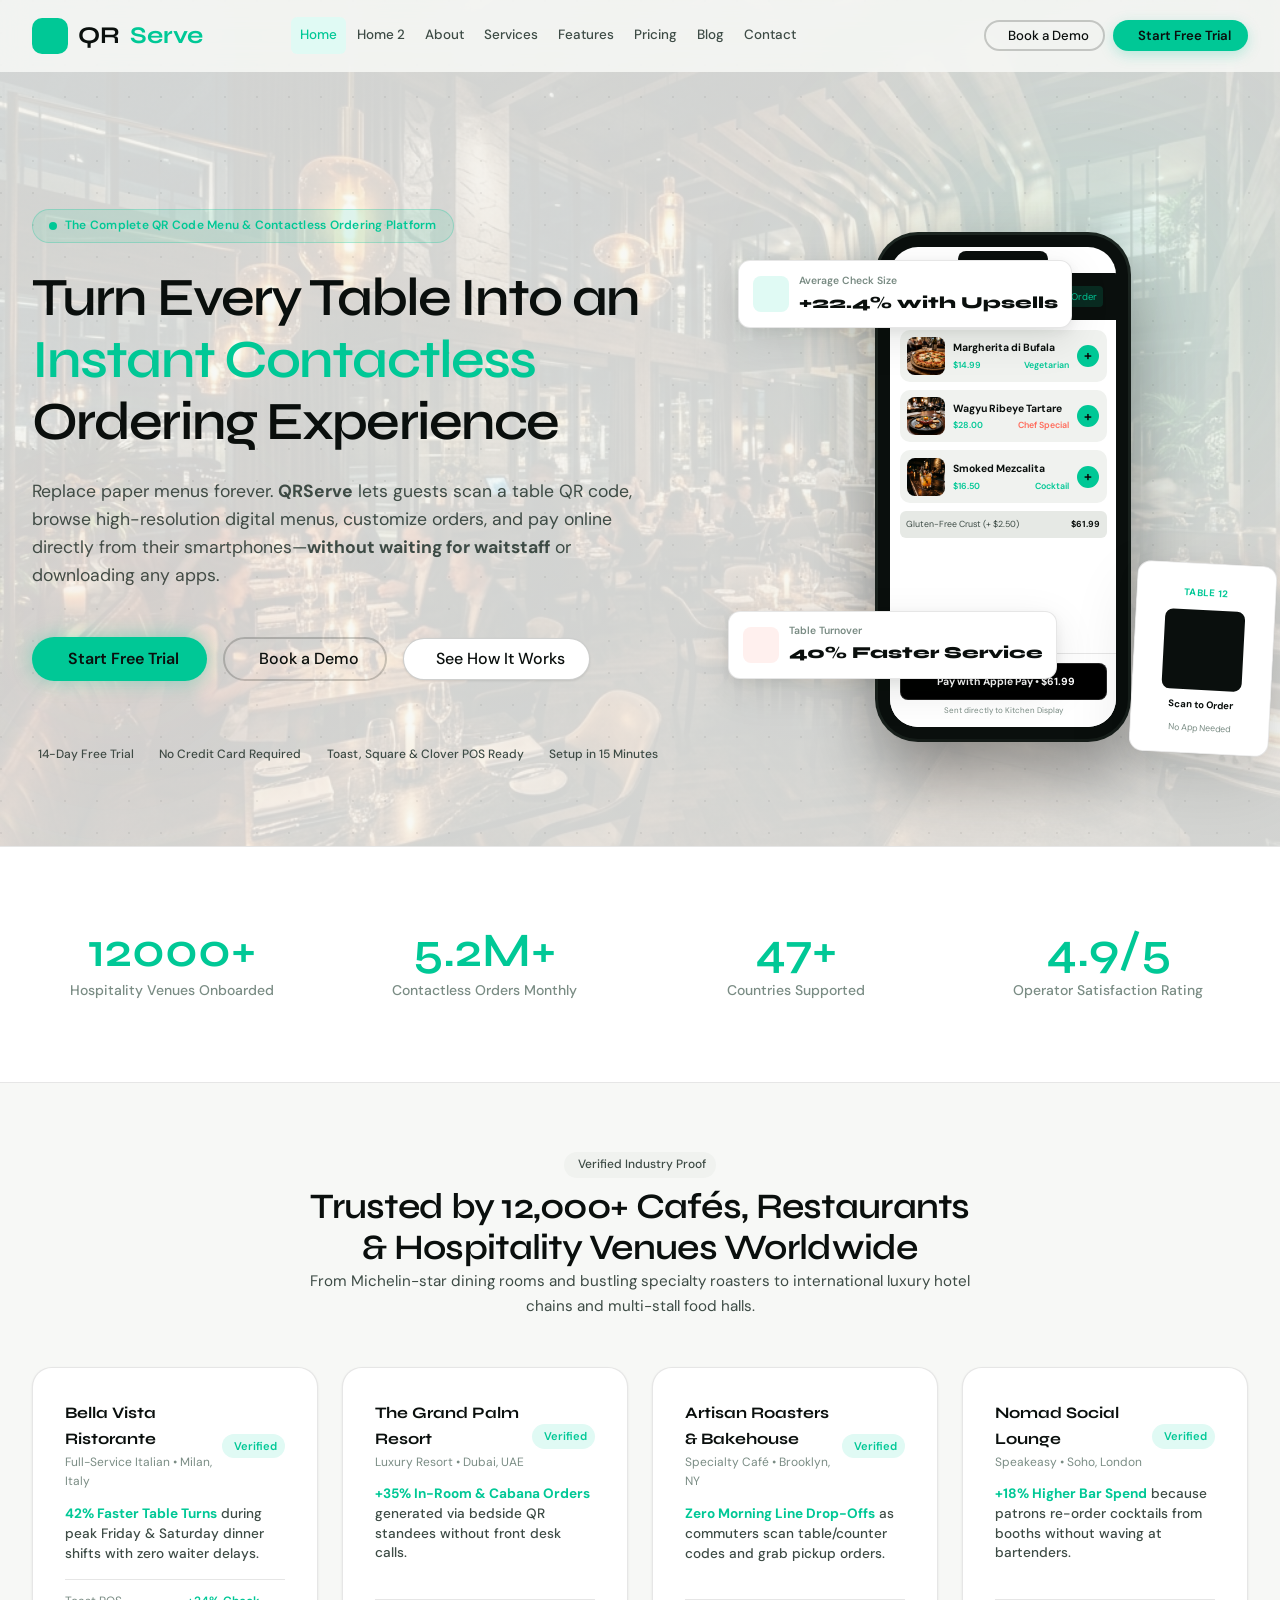
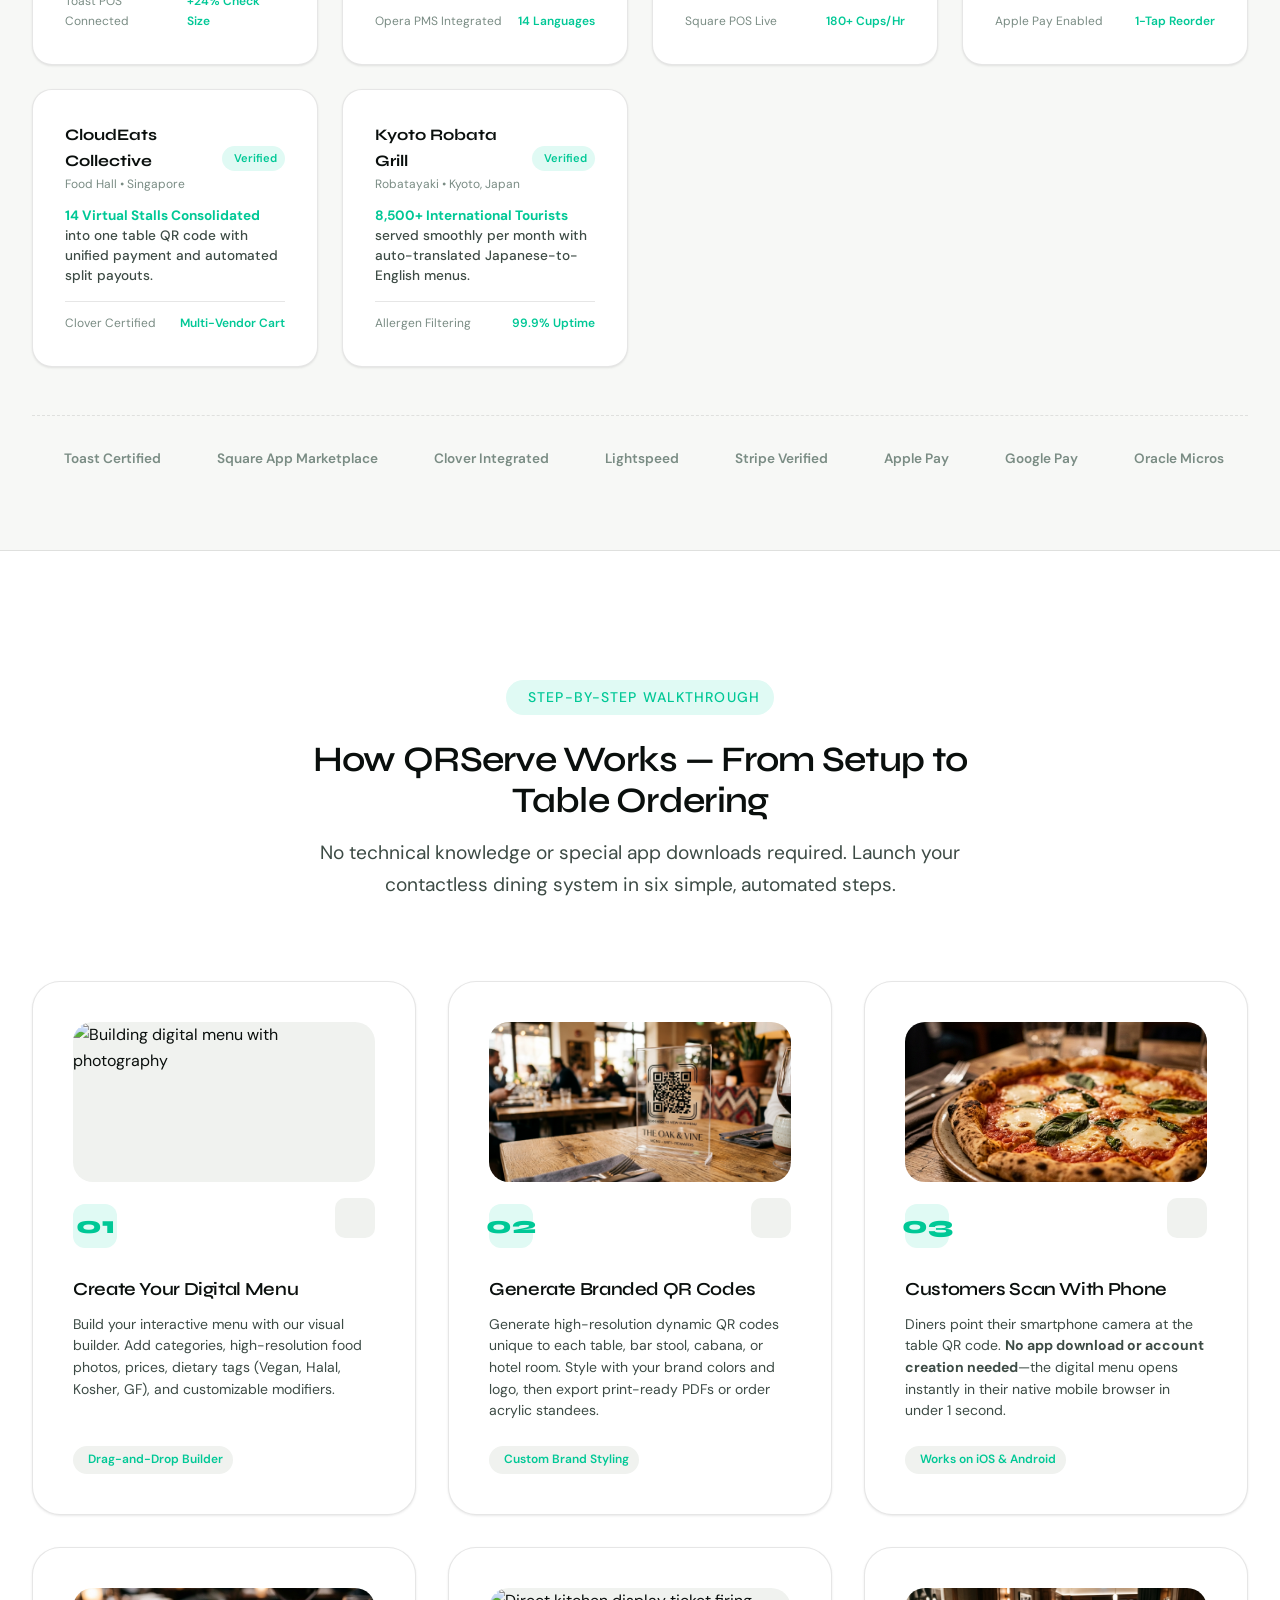
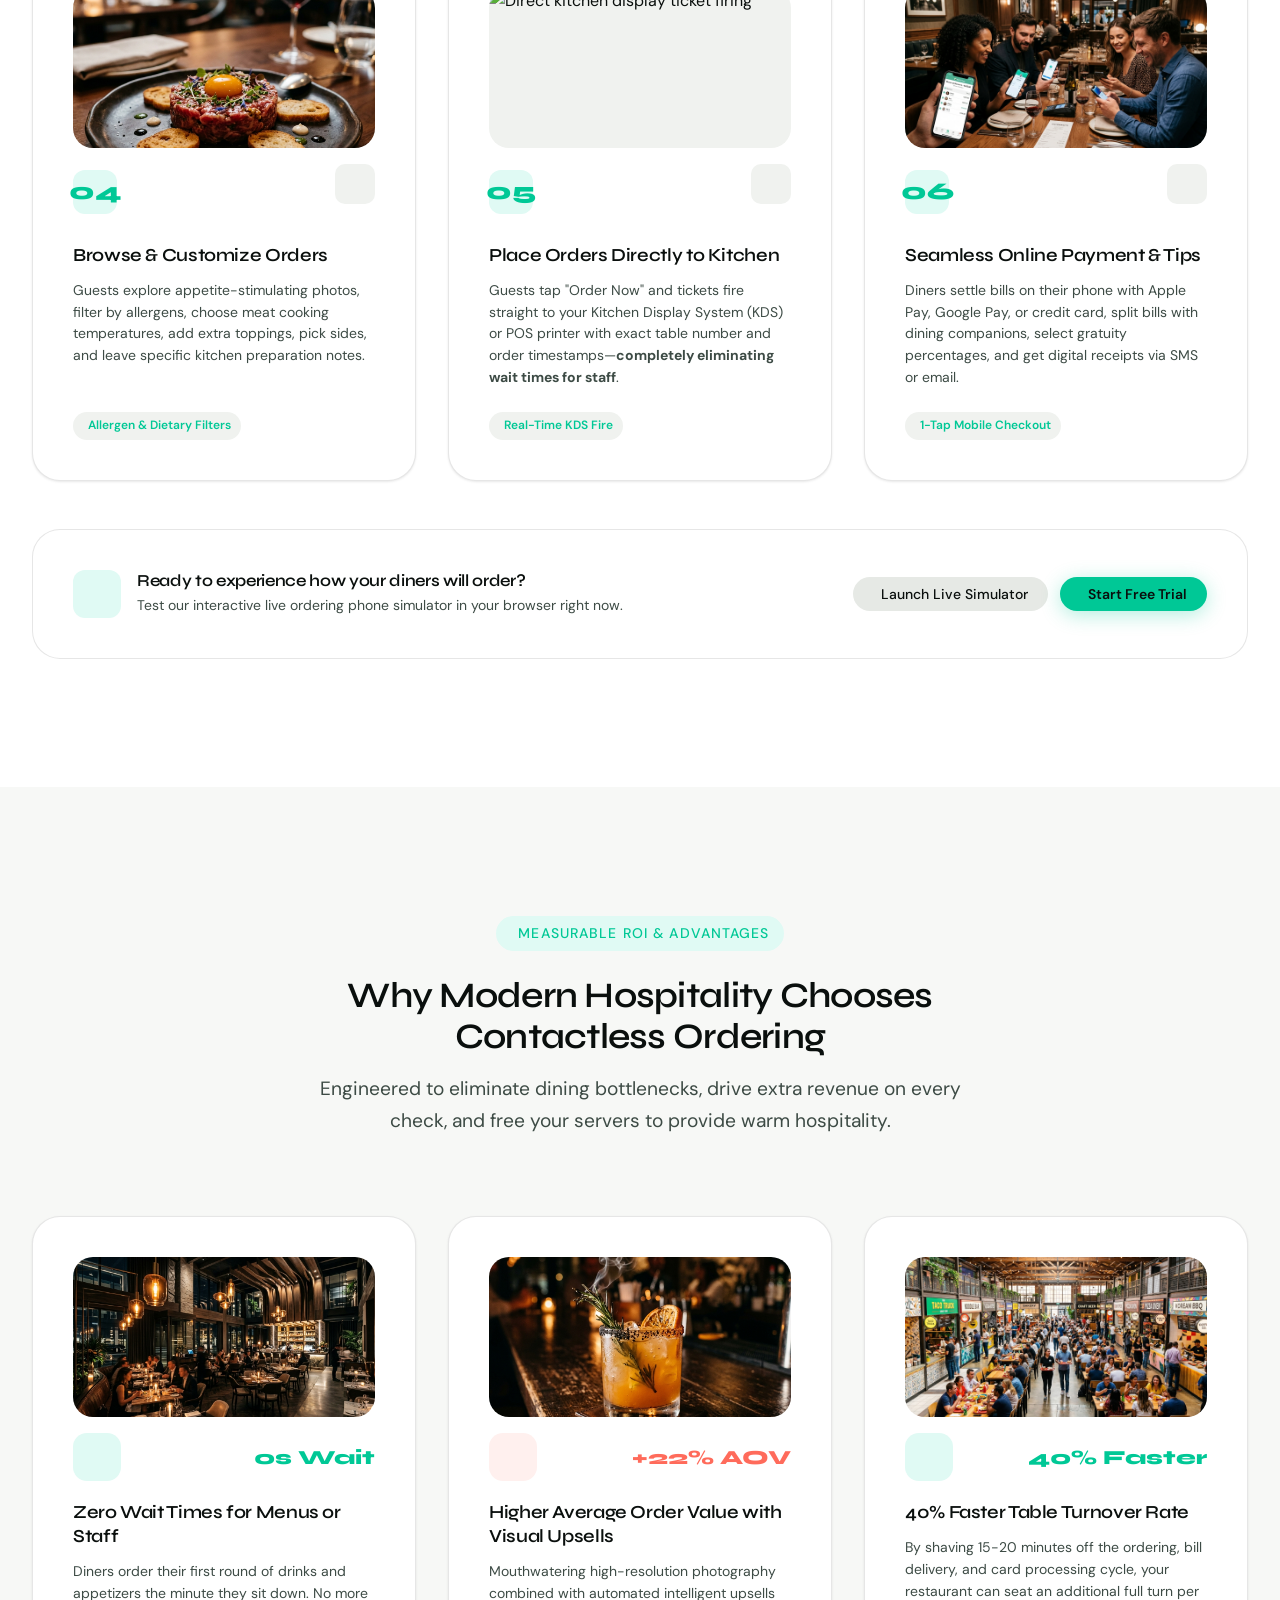
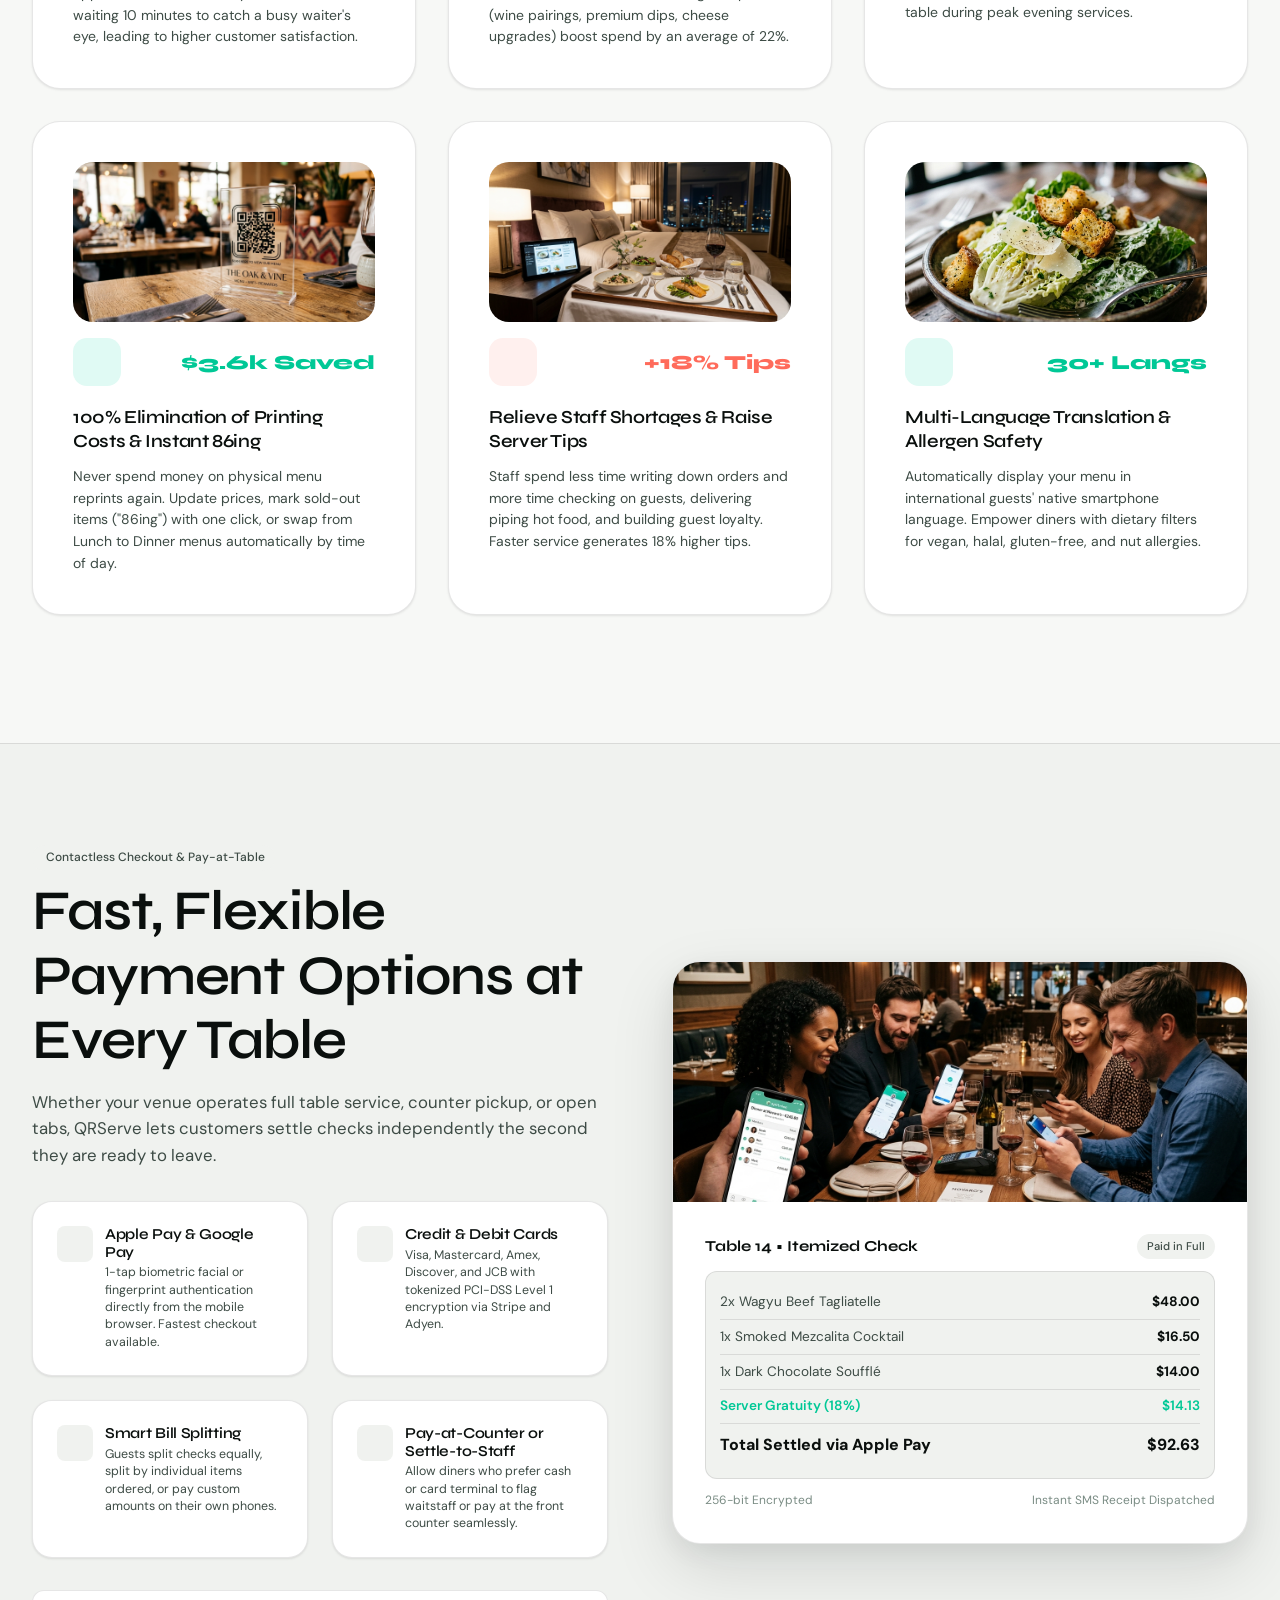
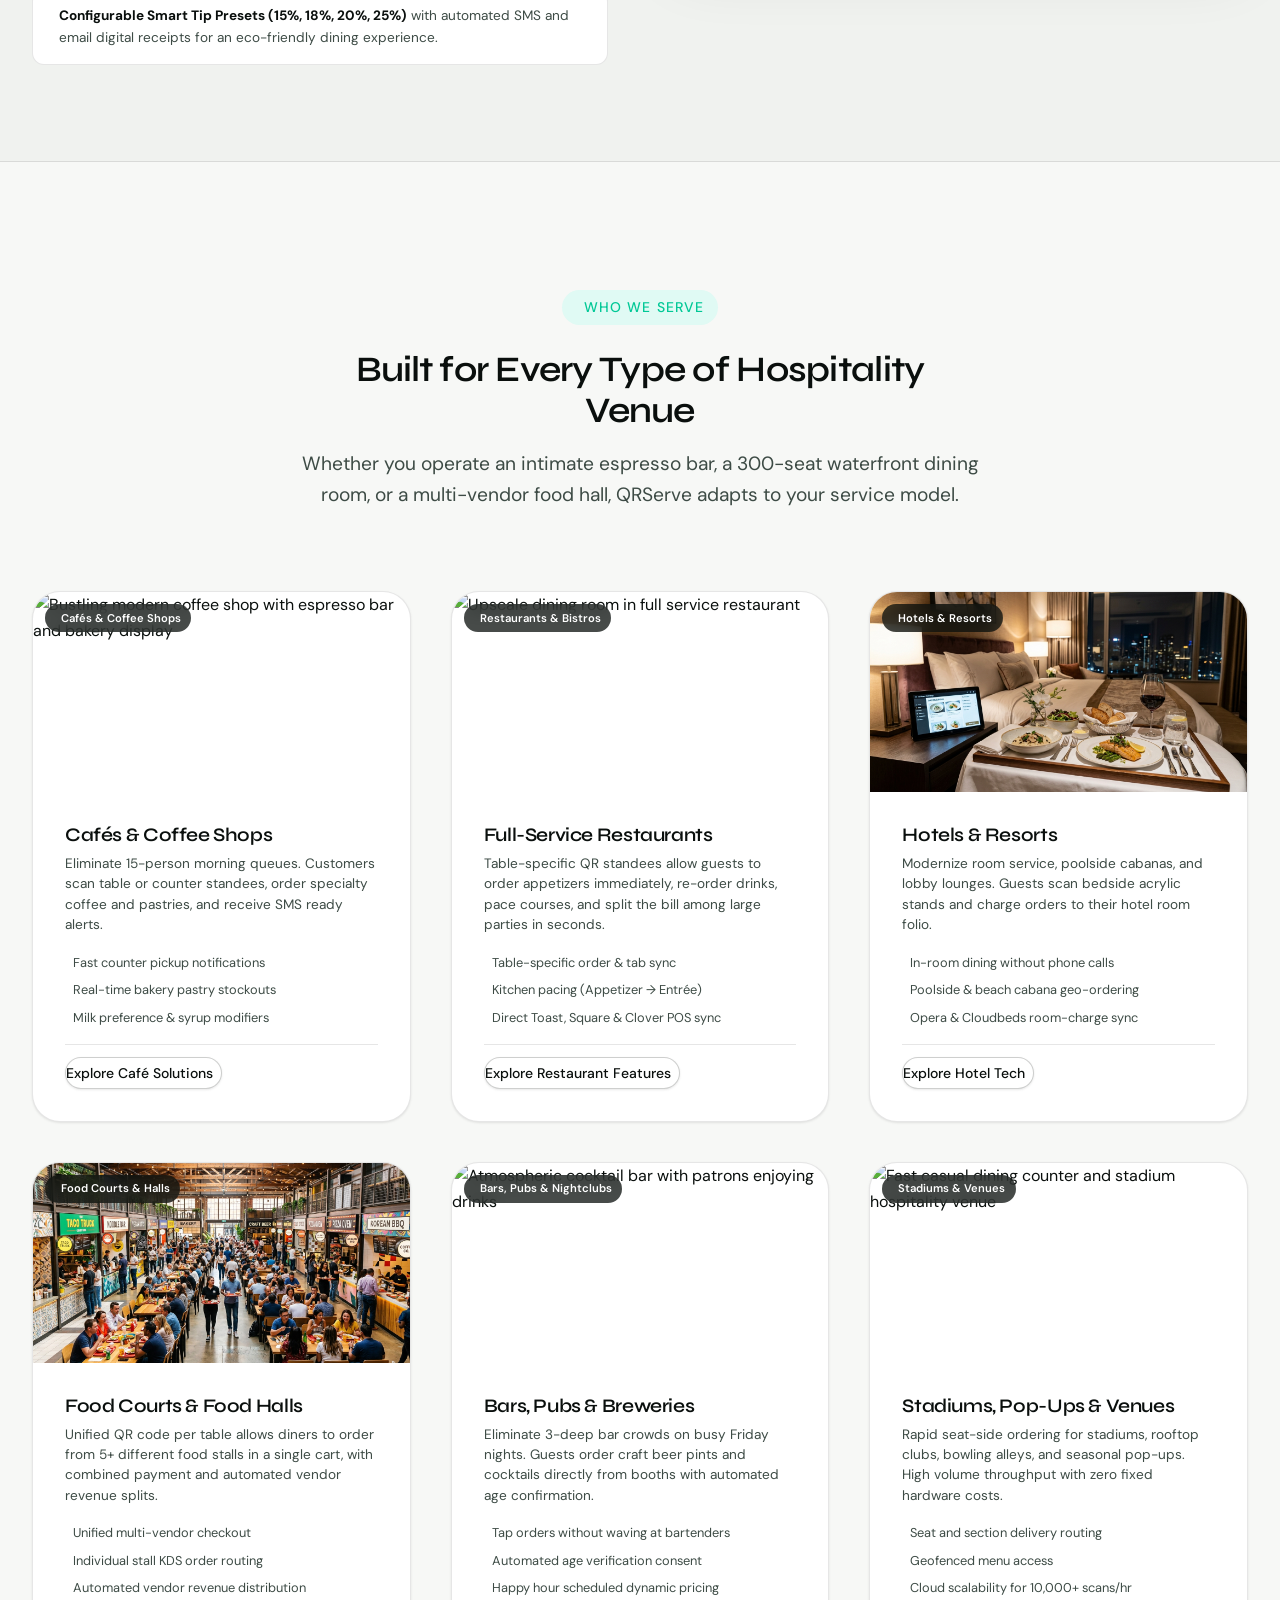
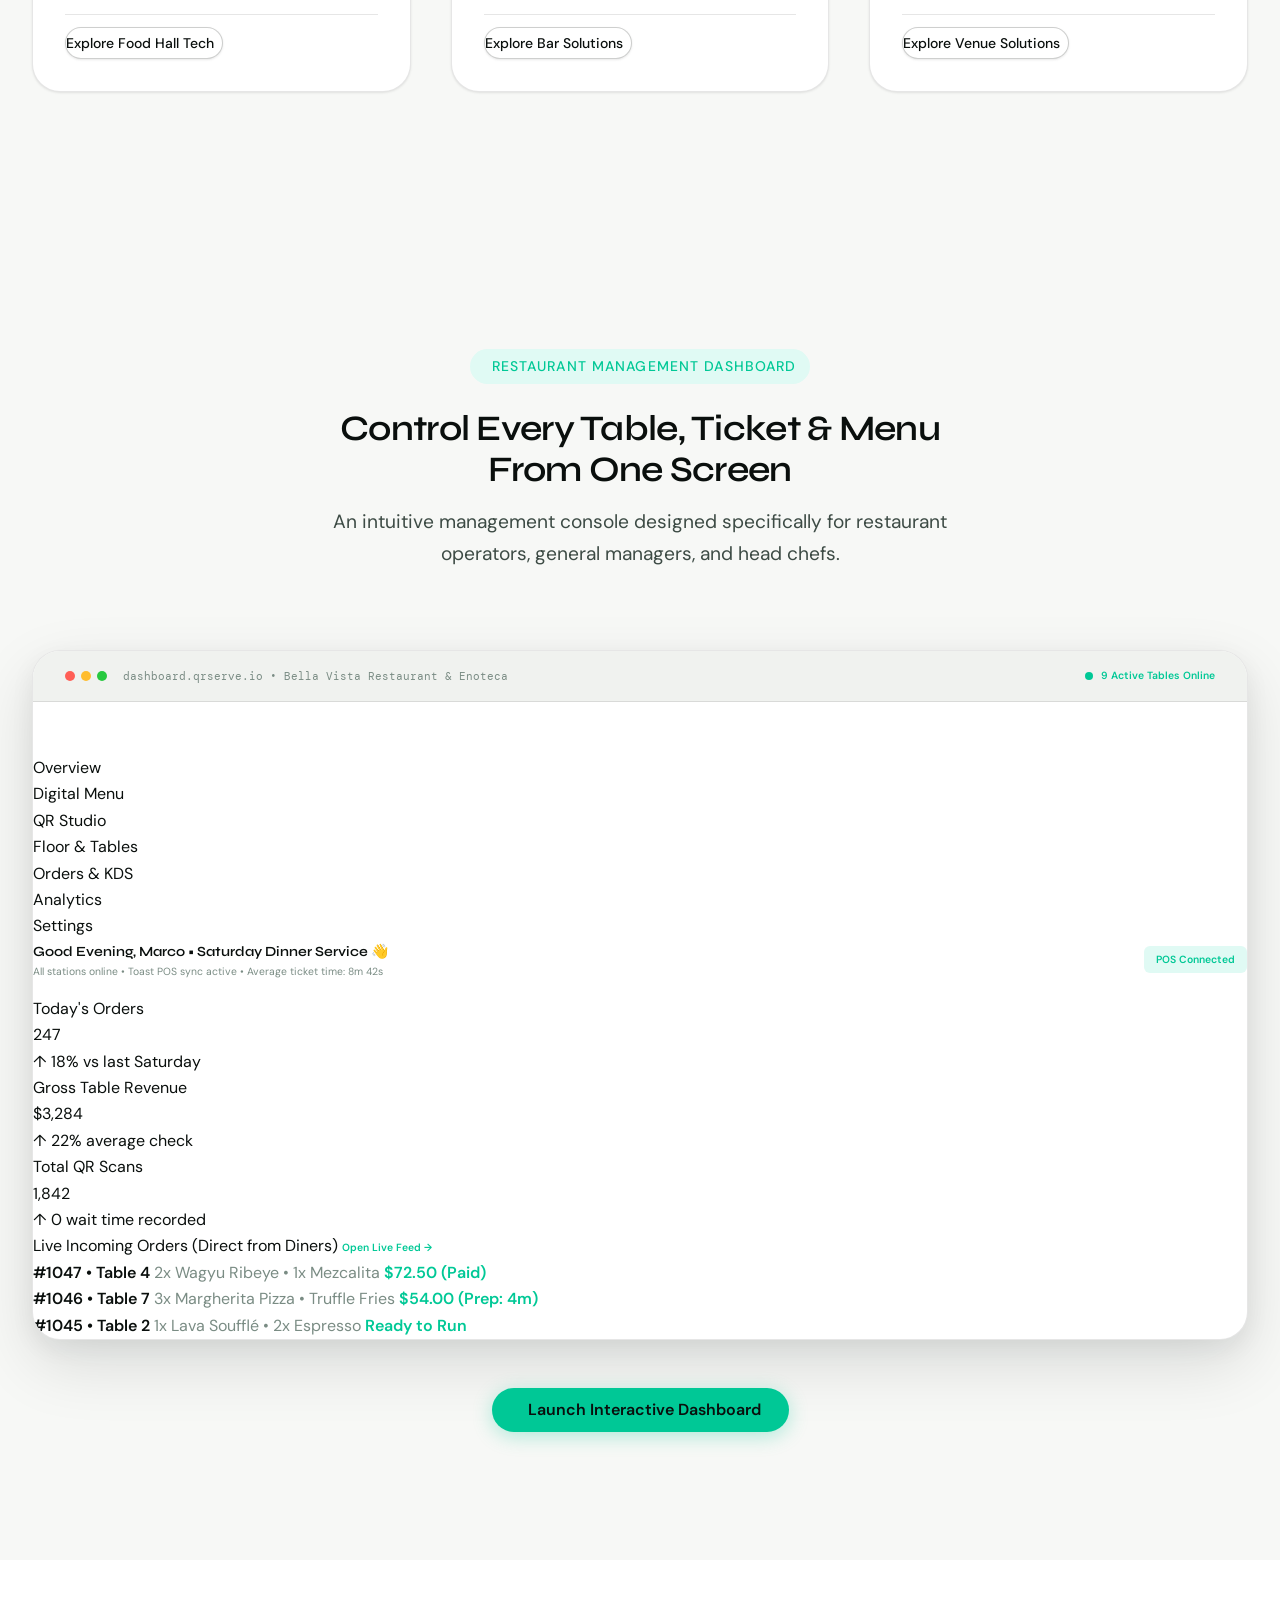
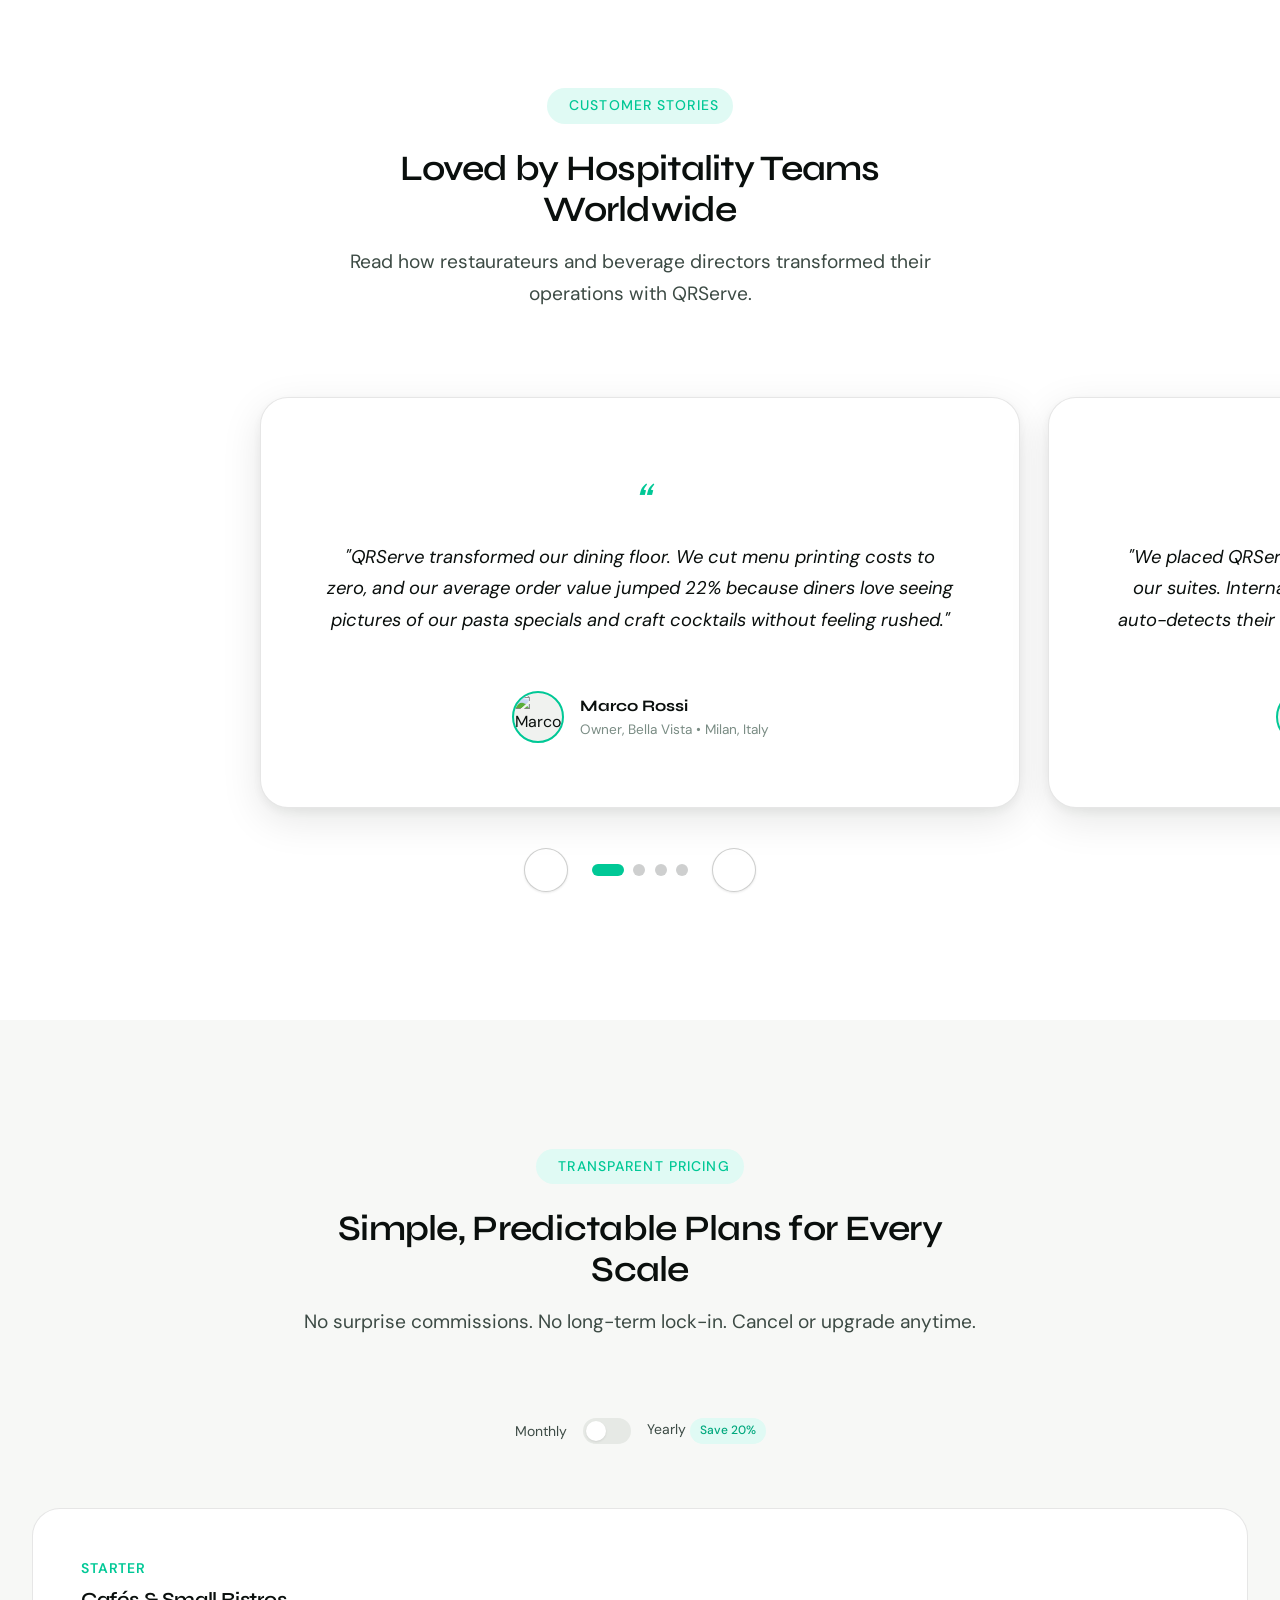
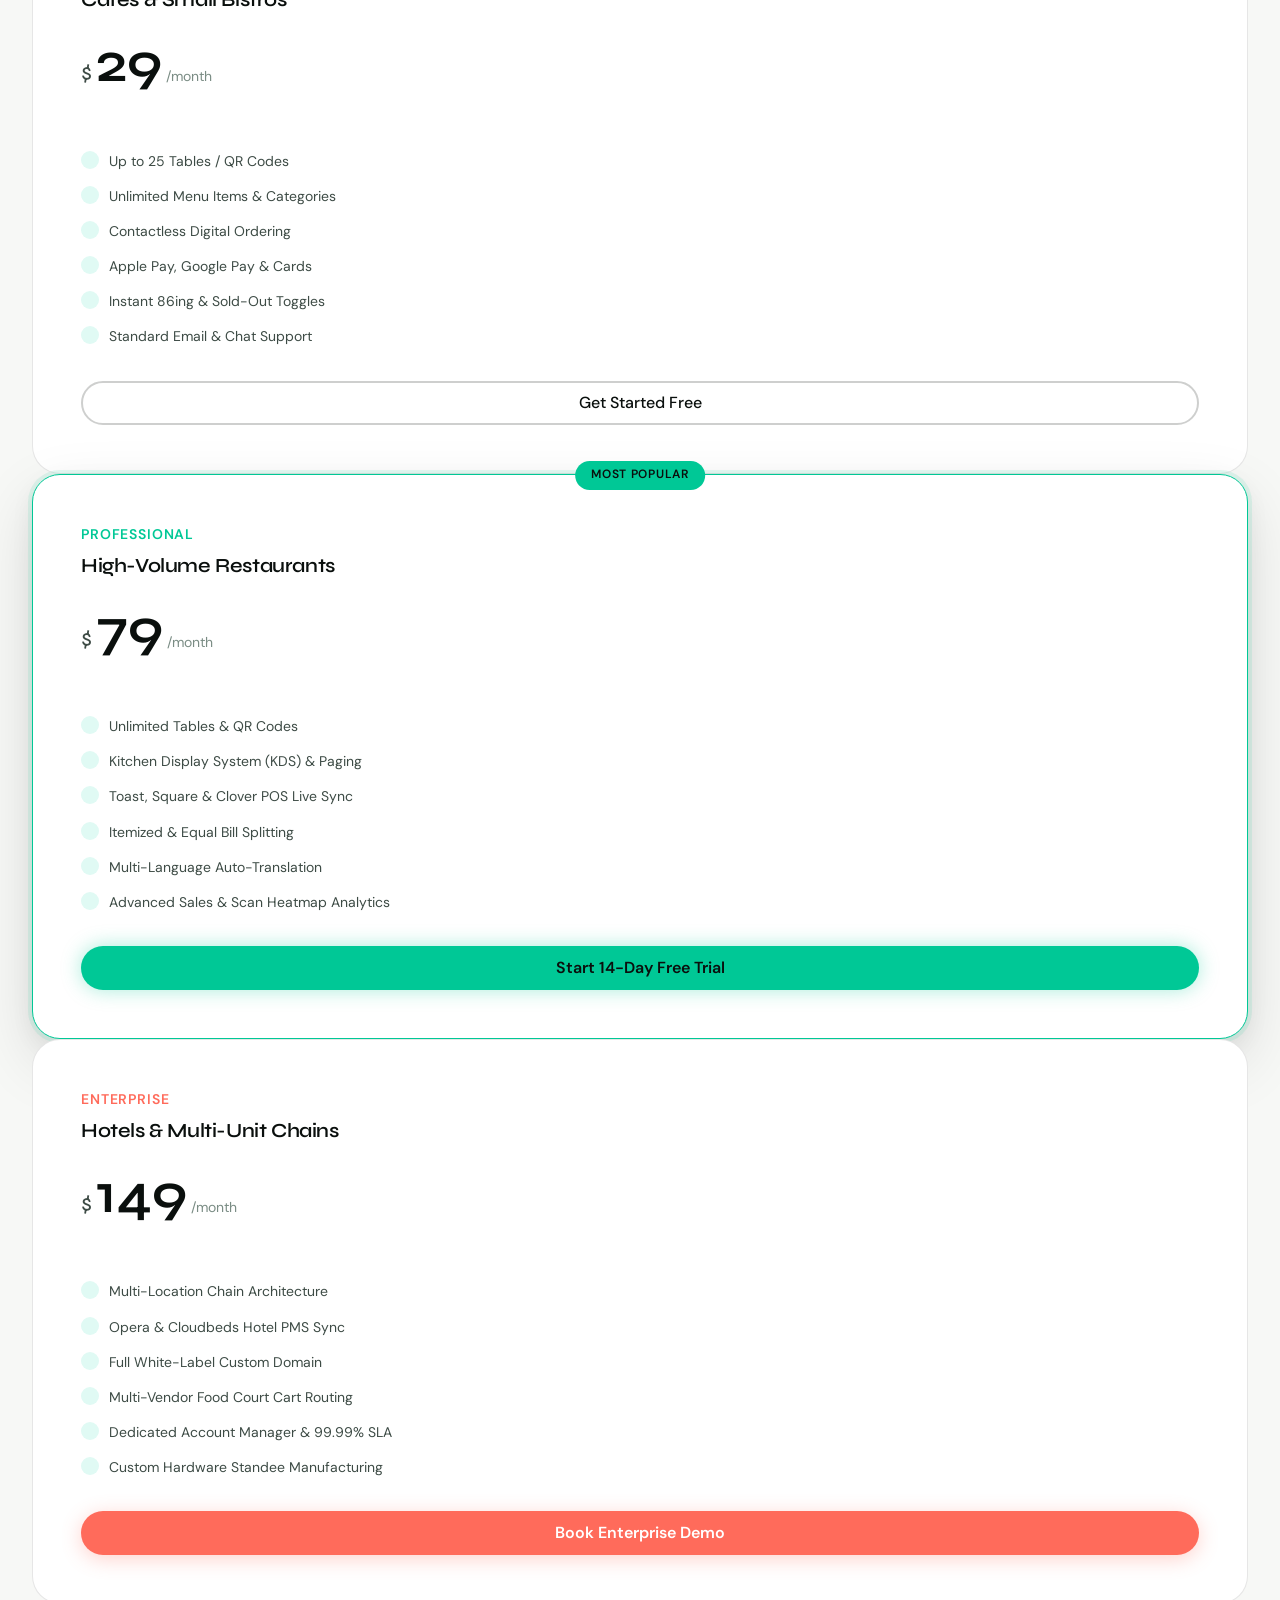
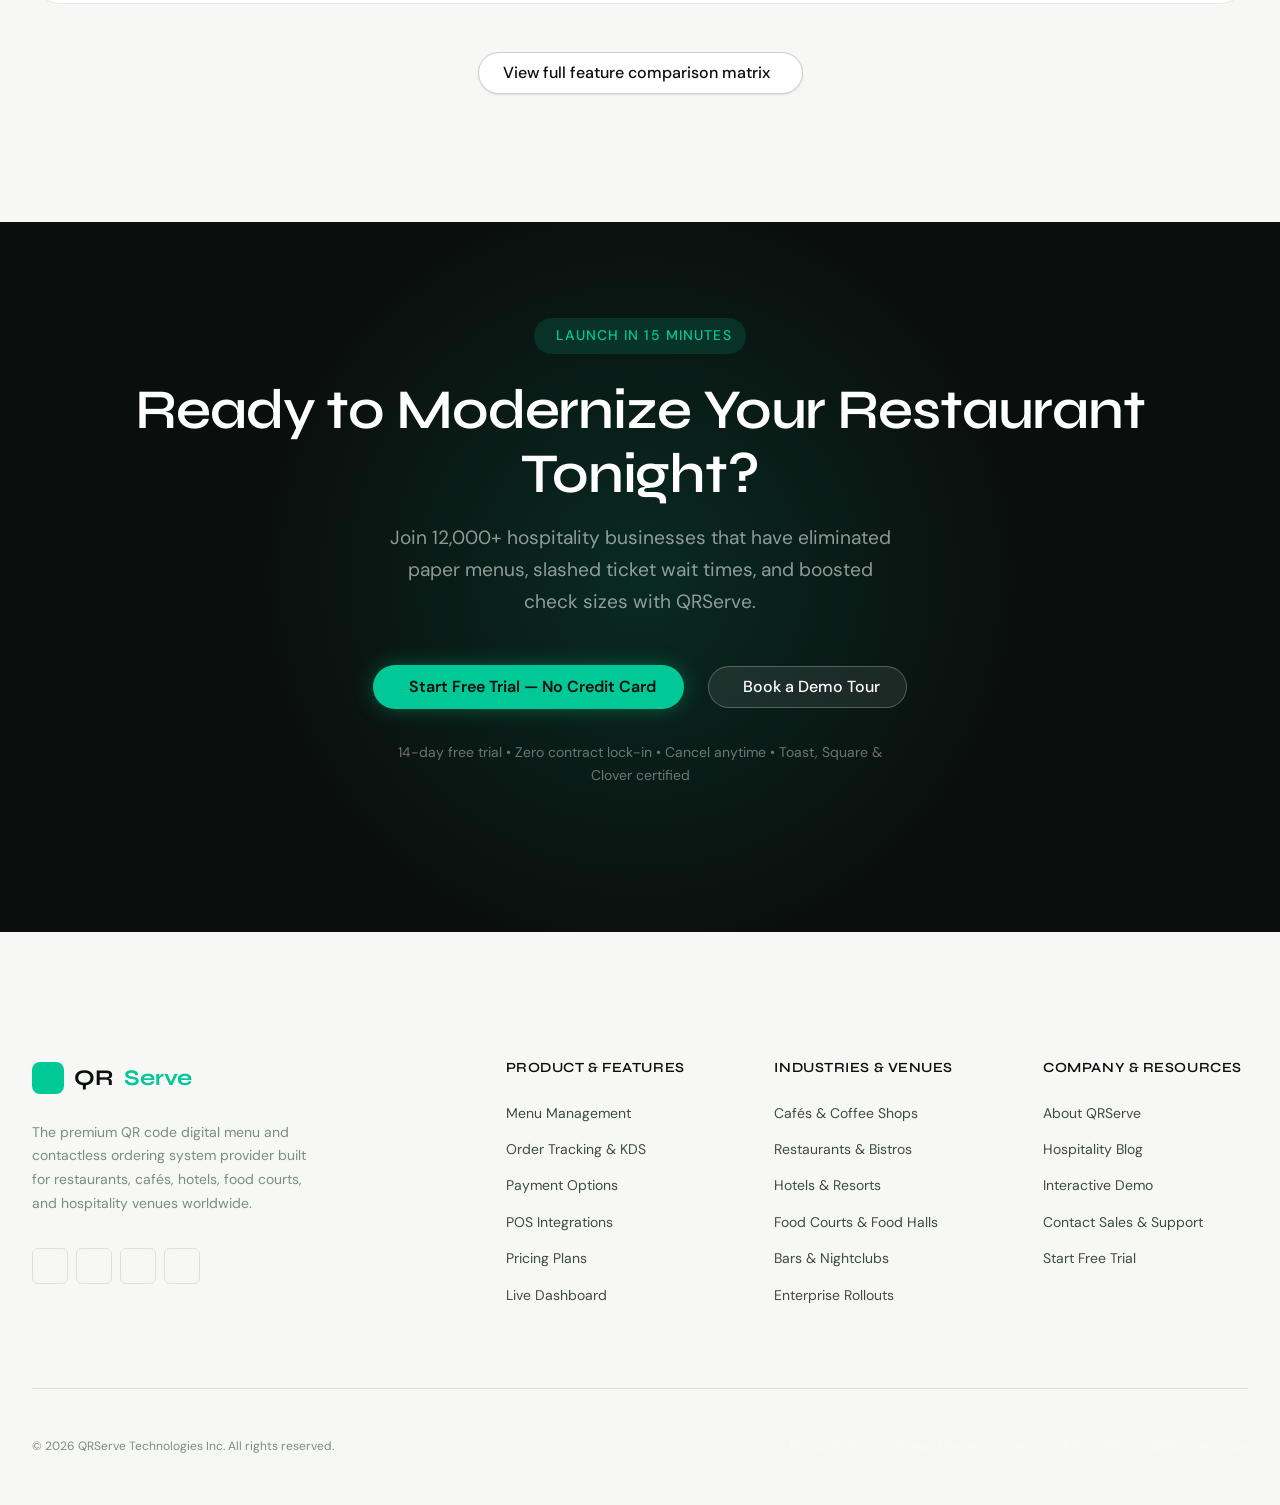
==== commit 3bfe69df: "Fix UI/UX across all viewports: navbar & drawer canonical pages, single active highlight, hero tag a" ====
--- a/index.html
+++ b/index.html
@@ -351,19 +351,19 @@
         QR<span>Serve</span>
       </a>
 
-      <!-- Issue 5: Navigation to Home, Features, How It Works, Industries, Integrations, Pricing, Resources, Contact Us -->
+      <!-- Main Navigation -->
       <nav class="navbar__nav" aria-label="Main navigation">
         <a href="index.html" class="navbar__link active" data-nav-link>Home</a>
+        <a href="home2.html" class="navbar__link" data-nav-link>Home 2</a>
+        <a href="about.html" class="navbar__link" data-nav-link>About</a>
+        <a href="services.html" class="navbar__link" data-nav-link>Services</a>
         <a href="features.html" class="navbar__link" data-nav-link>Features</a>
-        <a href="index.html#how-it-works" class="navbar__link" data-nav-link>How It Works</a>
-        <a href="index.html#industries" class="navbar__link" data-nav-link>Industries</a>
-        <a href="features.html#integrations" class="navbar__link" data-nav-link>Integrations</a>
         <a href="pricing.html" class="navbar__link" data-nav-link>Pricing</a>
-        <a href="blog.html" class="navbar__link" data-nav-link>Resources</a>
-        <a href="contact.html" class="navbar__link" data-nav-link>Contact Us</a>
+        <a href="blog.html" class="navbar__link" data-nav-link>Blog</a>
+        <a href="contact.html" class="navbar__link" data-nav-link>Contact</a>
       </nav>
 
-      <!-- Issue 6: Prominent CTA buttons: Book a Demo, Start Free Trial, Get Started -->
+      <!-- Prominent CTA buttons: Book a Demo, Start Free Trial -->
       <div class="navbar__actions">
         <button class="icon-btn" data-theme-toggle data-theme-icon aria-label="Toggle dark mode" title="Toggle theme">
           <!-- Icon injected by JS -->
@@ -404,29 +404,29 @@
       <a href="index.html" class="drawer__link active" data-nav-link>
         <i class="ri-home-4-line" aria-hidden="true"></i> Home
       </a>
+      <a href="home2.html" class="drawer__link" data-nav-link>
+        <i class="ri-home-line" aria-hidden="true"></i> Home 2
+      </a>
+      <a href="about.html" class="drawer__link" data-nav-link>
+        <i class="ri-information-line" aria-hidden="true"></i> About
+      </a>
+      <a href="services.html" class="drawer__link" data-nav-link>
+        <i class="ri-customer-service-2-line" aria-hidden="true"></i> Services
+      </a>
       <a href="features.html" class="drawer__link" data-nav-link>
-        <i class="ri-flashlight-line" aria-hidden="true"></i> Features &amp; Modules
-      </a>
-      <a href="index.html#how-it-works" class="drawer__link" data-nav-link>
-        <i class="ri-route-line" aria-hidden="true"></i> How It Works
-      </a>
-      <a href="index.html#industries" class="drawer__link" data-nav-link>
-        <i class="ri-store-2-line" aria-hidden="true"></i> Industries (Who We Serve)
-      </a>
-      <a href="features.html#integrations" class="drawer__link" data-nav-link>
-        <i class="ri-plug-line" aria-hidden="true"></i> POS &amp; Integrations
+        <i class="ri-flashlight-line" aria-hidden="true"></i> Features
       </a>
       <a href="pricing.html" class="drawer__link" data-nav-link>
-        <i class="ri-price-tag-3-line" aria-hidden="true"></i> Pricing Plans
+        <i class="ri-price-tag-3-line" aria-hidden="true"></i> Pricing
       </a>
       <a href="blog.html" class="drawer__link" data-nav-link>
-        <i class="ri-book-open-line" aria-hidden="true"></i> Resources &amp; Guides
+        <i class="ri-book-open-line" aria-hidden="true"></i> Blog
       </a>
       <a href="contact.html" class="drawer__link" data-nav-link>
-        <i class="ri-mail-line" aria-hidden="true"></i> Contact Us
+        <i class="ri-mail-line" aria-hidden="true"></i> Contact
       </a>
       <a href="dashboard.html" class="drawer__link" data-nav-link>
-        <i class="ri-dashboard-line" aria-hidden="true"></i> Live Dashboard
+        <i class="ri-dashboard-line" aria-hidden="true"></i> Dashboard
       </a>
 
       <div style="margin-top: 1rem; padding-inline: 1rem; display: flex; justify-content: center; gap: 1rem;">
@@ -463,12 +463,12 @@
         <div class="hero__grid">
           <!-- Left: Value Proposition & Clear Explanation -->
           <div class="hero__text">
-            <div class="hero__badge-pill">
+            <div class="hero__badge-pill" id="hero-tagline">
               <span class="hero__badge-dot" aria-hidden="true"></span>
               The Complete QR Code Menu &amp; Contactless Ordering Platform
             </div>
 
-            <h1 style="font-size:clamp(2.4rem, 4.5vw, 3.8rem);line-height:1.15;margin-block-end:var(--sp-3);">
+            <h1 style="font-size:clamp(2.2rem, 4.2vw, 3.8rem);line-height:1.15;margin-block-end:var(--sp-3);">
               Turn Every Table Into an<br />
               <em>Instant Contactless</em><br />
               Ordering Experience
@@ -481,14 +481,15 @@
             <div class="hero__actions" style="display:flex;gap:1rem;flex-wrap:wrap;margin-block-start:var(--sp-4);">
               <a href="register.html" class="btn btn--primary btn--lg btn--glow" id="hero-cta-trial">
                 <i class="ri-rocket-line" aria-hidden="true"></i>
-                Start Free Trial
+                <span>Start Free Trial</span>
               </a>
               <a href="demo.html" class="btn btn--outline btn--lg" id="hero-cta-demo">
                 <i class="ri-play-circle-line" aria-hidden="true"></i>
-                Book a Demo
+                <span>Book a Demo</span>
               </a>
-              <a href="#how-it-works" class="btn btn--ghost btn--lg">
-                See How It Works <i class="ri-arrow-down-line" aria-hidden="true"></i>
+              <a href="#how-it-works" class="btn btn--ghost btn--lg" id="hero-cta-see-more">
+                <i class="ri-arrow-down-line" aria-hidden="true"></i>
+                <span>See How It Works</span>
               </a>
             </div>
 
@@ -809,11 +810,14 @@
         <div class="hiw-steps-grid">
           <!-- Step 1 -->
           <div class="hiw-step-card reveal">
+            <div class="hiw-step-card__img-wrap">
+              <img src="assets/images/blog/food_photo.jpg" alt="Building digital menu with photography" class="hiw-step-card__img" loading="lazy" />
+            </div>
             <div class="hiw-step-card__top">
               <div class="hiw-step-card__num" aria-hidden="true">01</div>
-              <div class="hiw-step-card__icon"><i class="ri-layout-grid-line"></i></div>
-            </div>
-            <h3>Create Your Digital Menu</h3>
+              <div class="hiw-step-card__icon" style="margin-block-end:1rem;"><i class="ri-layout-grid-line"></i></div>
+            </div>
+            <h3 style="margin-block-start:0.5rem;margin-block-end:0.75rem;">Create Your Digital Menu</h3>
             <p>
               Build your interactive menu with our visual builder. Add categories, high-resolution food photos, prices, dietary tags (Vegan, Halal, Kosher, GF), and customizable modifiers.
             </p>
@@ -824,11 +828,14 @@
 
           <!-- Step 2 -->
           <div class="hiw-step-card reveal reveal--delay-1">
+            <div class="hiw-step-card__img-wrap">
+              <img src="assets/images/blog/qr_standee.jpg" alt="Generating branded table QR codes" class="hiw-step-card__img" loading="lazy" />
+            </div>
             <div class="hiw-step-card__top">
               <div class="hiw-step-card__num" aria-hidden="true">02</div>
-              <div class="hiw-step-card__icon"><i class="ri-qr-code-line"></i></div>
-            </div>
-            <h3>Generate Branded QR Codes</h3>
+              <div class="hiw-step-card__icon" style="margin-block-end:1rem;"><i class="ri-qr-code-line"></i></div>
+            </div>
+            <h3 style="margin-block-start:0.5rem;margin-block-end:0.75rem;">Generate Branded QR Codes</h3>
             <p>
               Generate high-resolution dynamic QR codes unique to each table, bar stool, cabana, or hotel room. Style with your brand colors and logo, then export print-ready PDFs or order acrylic standees.
             </p>
@@ -839,11 +846,14 @@
 
           <!-- Step 3 -->
           <div class="hiw-step-card reveal reveal--delay-2">
+            <div class="hiw-step-card__img-wrap">
+              <img src="assets/images/dishes/margherita.jpg" alt="Customer scanning QR code with phone" class="hiw-step-card__img" loading="lazy" />
+            </div>
             <div class="hiw-step-card__top">
               <div class="hiw-step-card__num" aria-hidden="true">03</div>
-              <div class="hiw-step-card__icon"><i class="ri-qr-scan-2-line"></i></div>
-            </div>
-            <h3>Customers Scan With Phone</h3>
+              <div class="hiw-step-card__icon" style="margin-block-end:1rem;"><i class="ri-qr-scan-2-line"></i></div>
+            </div>
+            <h3 style="margin-block-start:0.5rem;margin-block-end:0.75rem;">Customers Scan With Phone</h3>
             <p>
               Diners point their smartphone camera at the table QR code. <strong>No app download or account creation needed</strong>—the digital menu opens instantly in their native mobile browser in under 1 second.
             </p>
@@ -854,11 +864,14 @@
 
           <!-- Step 4 -->
           <div class="hiw-step-card reveal">
+            <div class="hiw-step-card__img-wrap">
+              <img src="assets/images/dishes/tartare.jpg" alt="Browsing appetizing digital menu dishes" class="hiw-step-card__img" loading="lazy" />
+            </div>
             <div class="hiw-step-card__top">
               <div class="hiw-step-card__num" aria-hidden="true">04</div>
-              <div class="hiw-step-card__icon"><i class="ri-restaurant-2-line"></i></div>
-            </div>
-            <h3>Browse &amp; Customize Orders</h3>
+              <div class="hiw-step-card__icon" style="margin-block-end:1rem;"><i class="ri-restaurant-2-line"></i></div>
+            </div>
+            <h3 style="margin-block-start:0.5rem;margin-block-end:0.75rem;">Browse &amp; Customize Orders</h3>
             <p>
               Guests explore appetite-stimulating photos, filter by allergens, choose meat cooking temperatures, add extra toppings, pick sides, and leave specific kitchen preparation notes.
             </p>
@@ -869,11 +882,14 @@
 
           <!-- Step 5 -->
           <div class="hiw-step-card reveal reveal--delay-1">
+            <div class="hiw-step-card__img-wrap">
+              <img src="assets/images/blog/pos_guide.jpg" alt="Direct kitchen display ticket firing" class="hiw-step-card__img" loading="lazy" />
+            </div>
             <div class="hiw-step-card__top">
               <div class="hiw-step-card__num" aria-hidden="true">05</div>
-              <div class="hiw-step-card__icon"><i class="ri-send-plane-fill"></i></div>
-            </div>
-            <h3>Place Orders Directly to Kitchen</h3>
+              <div class="hiw-step-card__icon" style="margin-block-end:1rem;"><i class="ri-send-plane-fill"></i></div>
+            </div>
+            <h3 style="margin-block-start:0.5rem;margin-block-end:0.75rem;">Place Orders Directly to Kitchen</h3>
             <p>
               Guests tap "Order Now" and tickets fire straight to your Kitchen Display System (KDS) or POS printer with exact table number and order timestamps—<strong>completely eliminating wait times for staff</strong>.
             </p>
@@ -884,11 +900,14 @@
 
           <!-- Step 6 -->
           <div class="hiw-step-card reveal reveal--delay-2">
+            <div class="hiw-step-card__img-wrap">
+              <img src="assets/images/blog/bill_split.jpg" alt="Seamless online payment at dining table" class="hiw-step-card__img" loading="lazy" />
+            </div>
             <div class="hiw-step-card__top">
               <div class="hiw-step-card__num" aria-hidden="true">06</div>
-              <div class="hiw-step-card__icon"><i class="ri-bank-card-line"></i></div>
-            </div>
-            <h3>Seamless Online Payment &amp; Tips</h3>
+              <div class="hiw-step-card__icon" style="margin-block-end:1rem;"><i class="ri-bank-card-line"></i></div>
+            </div>
+            <h3 style="margin-block-start:0.5rem;margin-block-end:0.75rem;">Seamless Online Payment &amp; Tips</h3>
             <p>
               Diners settle bills on their phone with Apple Pay, Google Pay, or credit card, split bills with dining companions, select gratuity percentages, and get digital receipts via SMS or email.
             </p>
@@ -938,13 +957,16 @@
         <div class="benefits-grid">
           <!-- Benefit 1 -->
           <div class="benefit-card reveal">
-            <div class="benefit-card__header">
+            <div class="benefit-card__img-wrap">
+              <img src="assets/images/hero/home1_hero.jpg" alt="Zero wait times table ordering" class="benefit-card__img" loading="lazy" />
+            </div>
+            <div class="benefit-card__header" style="margin-block-end:0.75rem;">
               <div class="benefit-card__icon-wrap">
                 <i class="ri-time-line"></i>
               </div>
               <div class="benefit-card__kpi">0s Wait</div>
             </div>
-            <h3>Zero Wait Times for Menus or Staff</h3>
+            <h3 style="margin-block-start:0.5rem;margin-block-end:0.75rem;">Zero Wait Times for Menus or Staff</h3>
             <p>
               Diners order their first round of drinks and appetizers the minute they sit down. No more waiting 10 minutes to catch a busy waiter's eye, leading to higher customer satisfaction.
             </p>
@@ -952,13 +974,16 @@
 
           <!-- Benefit 2 -->
           <div class="benefit-card reveal reveal--delay-1">
-            <div class="benefit-card__header">
+            <div class="benefit-card__img-wrap">
+              <img src="assets/images/dishes/mezcalita.jpg" alt="Visual upsells and cocktail ordering" class="benefit-card__img" loading="lazy" />
+            </div>
+            <div class="benefit-card__header" style="margin-block-end:0.75rem;">
               <div class="benefit-card__icon-wrap benefit-card__icon-wrap--coral">
                 <i class="ri-line-chart-line"></i>
               </div>
               <div class="benefit-card__kpi" style="color:var(--clr-accent);">+22% AOV</div>
             </div>
-            <h3>Higher Average Order Value with Visual Upsells</h3>
+            <h3 style="margin-block-start:0.5rem;margin-block-end:0.75rem;">Higher Average Order Value with Visual Upsells</h3>
             <p>
               Mouthwatering high-resolution photography combined with automated intelligent upsells (wine pairings, premium dips, cheese upgrades) boost spend by an average of 22%.
             </p>
@@ -966,13 +991,16 @@
 
           <!-- Benefit 3 -->
           <div class="benefit-card reveal reveal--delay-2">
-            <div class="benefit-card__header">
+            <div class="benefit-card__img-wrap">
+              <img src="assets/images/blog/food_hall.jpg" alt="Fast table turnover in dining room" class="benefit-card__img" loading="lazy" />
+            </div>
+            <div class="benefit-card__header" style="margin-block-end:0.75rem;">
               <div class="benefit-card__icon-wrap">
                 <i class="ri-speed-up-line"></i>
               </div>
               <div class="benefit-card__kpi">40% Faster</div>
             </div>
-            <h3>40% Faster Table Turnover Rate</h3>
+            <h3 style="margin-block-start:0.5rem;margin-block-end:0.75rem;">40% Faster Table Turnover Rate</h3>
             <p>
               By shaving 15-20 minutes off the ordering, bill delivery, and card processing cycle, your restaurant can seat an additional full turn per table during peak evening services.
             </p>
@@ -980,13 +1008,16 @@
 
           <!-- Benefit 4 -->
           <div class="benefit-card reveal">
-            <div class="benefit-card__header">
+            <div class="benefit-card__img-wrap">
+              <img src="assets/images/blog/qr_standee.jpg" alt="Elimination of paper menu printing" class="benefit-card__img" loading="lazy" />
+            </div>
+            <div class="benefit-card__header" style="margin-block-end:0.75rem;">
               <div class="benefit-card__icon-wrap">
                 <i class="ri-file-shred-line"></i>
               </div>
               <div class="benefit-card__kpi">$3.6k Saved</div>
             </div>
-            <h3>100% Elimination of Printing Costs &amp; Instant 86ing</h3>
+            <h3 style="margin-block-start:0.5rem;margin-block-end:0.75rem;">100% Elimination of Printing Costs &amp; Instant 86ing</h3>
             <p>
               Never spend money on physical menu reprints again. Update prices, mark sold-out items ("86ing") with one click, or swap from Lunch to Dinner menus automatically by time of day.
             </p>
@@ -994,13 +1025,16 @@
 
           <!-- Benefit 5 -->
           <div class="benefit-card reveal reveal--delay-1">
-            <div class="benefit-card__header">
+            <div class="benefit-card__img-wrap">
+              <img src="assets/images/blog/room_service.jpg" alt="Relieve staff shortages and hospitality service" class="benefit-card__img" loading="lazy" />
+            </div>
+            <div class="benefit-card__header" style="margin-block-end:0.75rem;">
               <div class="benefit-card__icon-wrap benefit-card__icon-wrap--coral">
                 <i class="ri-hand-heart-line"></i>
               </div>
               <div class="benefit-card__kpi" style="color:var(--clr-accent);">+18% Tips</div>
             </div>
-            <h3>Relieve Staff Shortages &amp; Raise Server Tips</h3>
+            <h3 style="margin-block-start:0.5rem;margin-block-end:0.75rem;">Relieve Staff Shortages &amp; Raise Server Tips</h3>
             <p>
               Staff spend less time writing down orders and more time checking on guests, delivering piping hot food, and building guest loyalty. Faster service generates 18% higher tips.
             </p>
@@ -1008,13 +1042,16 @@
 
           <!-- Benefit 6 -->
           <div class="benefit-card reveal reveal--delay-2">
-            <div class="benefit-card__header">
+            <div class="benefit-card__img-wrap">
+              <img src="assets/images/dishes/caesar.jpg" alt="Multi-language translation and allergen safety" class="benefit-card__img" loading="lazy" />
+            </div>
+            <div class="benefit-card__header" style="margin-block-end:0.75rem;">
               <div class="benefit-card__icon-wrap">
                 <i class="ri-global-line"></i>
               </div>
               <div class="benefit-card__kpi">30+ Langs</div>
             </div>
-            <h3>Multi-Language Translation &amp; Allergen Safety</h3>
+            <h3 style="margin-block-start:0.5rem;margin-block-end:0.75rem;">Multi-Language Translation &amp; Allergen Safety</h3>
             <p>
               Automatically display your menu in international guests' native smartphone language. Empower diners with dietary filters for vegan, halal, gluten-free, and nut allergies.
             </p>
@@ -1273,174 +1310,6 @@
       </div>
     </section>
 
-    <!-- ===================== CORE PLATFORM CAPABILITIES SPOTLIGHT ===================== -->
-    <!-- Issue 5: Dedicated sections for Menu Management, Order Tracking, Payment Options, and Integrations -->
-    <section class="section bg-surface" id="integrations" aria-labelledby="capabilities-heading">
-      <div class="container">
-        <div class="section-header centered">
-          <span class="section-label">
-            <i class="ri-cpu-line" aria-hidden="true"></i> Core Capabilities &amp; Integrations
-          </span>
-          <h2 id="capabilities-heading">Menu Management, Live Order Tracking &amp; POS Integrations</h2>
-          <p>
-            Three unified pillars that synchronize your front-of-house, kitchen hot line, and financial reports in real time.
-          </p>
-        </div>
-
-        <div class="capabilities-grid">
-          <!-- Pillar 1: Menu Management -->
-          <div class="benefit-card reveal">
-            <div class="benefit-card__icon-wrap">
-              <i class="ri-layout-masonry-line"></i>
-            </div>
-            <h3>Menu Management &amp; Instant 86ing</h3>
-            <p>
-              Drag-and-drop builder with category scheduling (Breakfast, Lunch, Happy Hour, Dinner). 86 sold-out dishes with 1 click so guests never order unavailable items.
-            </p>
-            <ul class="industry-bullet-list" style="margin-block-start:0.75rem;">
-              <li class="industry-bullet-item"><i class="ri-check-line"></i> Instant sync across all live tables in &lt; 300ms</li>
-              <li class="industry-bullet-item"><i class="ri-check-line"></i> Allergen badges &amp; 30+ language translations</li>
-              <li class="industry-bullet-item"><i class="ri-check-line"></i> High-resolution food photography studio</li>
-            </ul>
-            <div style="margin-block-start:auto;padding-block-start:1rem;">
-              <a href="features.html#menu-management" class="btn btn--outline btn--sm">
-                Explore Menu Management <i class="ri-arrow-right-line"></i>
-              </a>
-            </div>
-          </div>
-
-          <!-- Pillar 2: Order Tracking & KDS -->
-          <div class="benefit-card reveal reveal--delay-1">
-            <div class="benefit-card__icon-wrap benefit-card__icon-wrap--coral">
-              <i class="ri-tv-2-line"></i>
-            </div>
-            <h3>Kitchen Display &amp; Order Tracking</h3>
-            <p>
-              Cloud Kitchen Display System (KDS) replaces lost paper tickets. Multi-station ticket splitting automatically directs cocktails to the bar and steaks to the grill.
-            </p>
-            <ul class="industry-bullet-list" style="margin-block-start:0.75rem;">
-              <li class="industry-bullet-item"><i class="ri-check-line"></i> Color-coded cook timers &amp; audio chimes</li>
-              <li class="industry-bullet-item"><i class="ri-check-line"></i> Waiter smartwatch &amp; runner paging alerts</li>
-              <li class="industry-bullet-item"><i class="ri-check-line"></i> Live diner SMS notification when food is ready</li>
-            </ul>
-            <div style="margin-block-start:auto;padding-block-start:1rem;">
-              <a href="features.html#order-tracking" class="btn btn--outline btn--sm">
-                Explore Order Tracking <i class="ri-arrow-right-line"></i>
-              </a>
-            </div>
-          </div>
-
-          <!-- Pillar 3: POS & Hardware Integrations -->
-          <div class="benefit-card reveal reveal--delay-2">
-            <div class="benefit-card__icon-wrap">
-              <i class="ri-plug-line"></i>
-            </div>
-            <h3>Certified POS &amp; Hardware Integrations</h3>
-            <p>
-              Native 2-way cloud integrations with Toast, Square, Clover, Lightspeed, and Oracle Micros. Orders appear directly on your existing terminals without double-entry.
-            </p>
-            <ul class="industry-bullet-list" style="margin-block-start:0.75rem;">
-              <li class="industry-bullet-item"><i class="ri-check-line"></i> 2-way menu catalog and inventory sync</li>
-              <li class="industry-bullet-item"><i class="ri-check-line"></i> Automatic end-of-day sales reconciliation</li>
-              <li class="industry-bullet-item"><i class="ri-check-line"></i> Thermal receipt printing on Epson &amp; Star</li>
-            </ul>
-            <div style="margin-block-start:auto;padding-block-start:1rem;">
-              <a href="features.html#integrations" class="btn btn--outline btn--sm">
-                Explore All Integrations <i class="ri-arrow-right-line"></i>
-              </a>
-            </div>
-          </div>
-        </div>
-      </div>
-    </section>
-
-    <!-- ===================== INTERACTIVE ROI & OPERATIONS CALCULATOR ===================== -->
-    <section class="roi-section" aria-labelledby="roi-title">
-      <div class="container">
-        <div class="section-header centered">
-          <span class="section-label">
-            <i class="ri-calculator-line" aria-hidden="true"></i> Interactive ROI Calculator
-          </span>
-          <h2 id="roi-title">Calculate Your Venue's Projected Monthly Gains</h2>
-          <p>
-            Adjust the sliders below to estimate your labor hours saved, revenue uplift from visual upsells, and printing cost reductions.
-          </p>
-        </div>
-
-        <div class="roi-card">
-          <!-- Sliders -->
-          <div>
-            <!-- Slider 1: Tables -->
-            <div class="roi-slider-group">
-              <div class="roi-slider-header">
-                <label for="roi-tables">Number of Dining Tables / QR Codes</label>
-                <span class="roi-slider-value" id="roi-tables-val">25 tables</span>
-              </div>
-              <input type="range" id="roi-tables" class="roi-range-input" min="5" max="150" step="5" value="25" />
-            </div>
-
-            <!-- Slider 2: Average Check -->
-            <div class="roi-slider-group">
-              <div class="roi-slider-header">
-                <label for="roi-check">Average Guest Check Size ($)</label>
-                <span class="roi-slider-value" id="roi-check-val">$45</span>
-              </div>
-              <input type="range" id="roi-check" class="roi-range-input" min="15" max="150" step="5" value="45" />
-            </div>
-
-            <!-- Slider 3: Daily Turns -->
-            <div class="roi-slider-group">
-              <div class="roi-slider-header">
-                <label for="roi-orders">Daily Table Turns / Orders per Table</label>
-                <span class="roi-slider-value" id="roi-orders-val">4 turns/day</span>
-              </div>
-              <input type="range" id="roi-orders" class="roi-range-input" min="1" max="10" step="1" value="4" />
-            </div>
-
-            <div style="font-size:0.775rem;color:var(--clr-text-muted);margin-block-start:var(--sp-2);">
-              Based on verified performance benchmarks from 12,000+ active hospitality venues.
-            </div>
-          </div>
-
-          <!-- Calculated Results -->
-          <div class="roi-results-box">
-            <div class="roi-result-kpi">
-              <div>
-                <div class="roi-result-kpi__label">Labor Hours Saved Monthly</div>
-                <div style="font-size:0.75rem;color:var(--clr-text-muted);">Less time taking orders &amp; printing bills</div>
-              </div>
-              <div class="roi-result-kpi__number" id="roi-hours-result">120 hrs/mo</div>
-            </div>
-
-            <div class="roi-result-kpi">
-              <div>
-                <div class="roi-result-kpi__label">Projected Extra Upsell Revenue</div>
-                <div style="font-size:0.75rem;color:var(--clr-text-muted);">+22% higher average order value</div>
-              </div>
-              <div class="roi-result-kpi__number roi-result-kpi__number--coral" id="roi-revenue-result">+$29,700/mo</div>
-            </div>
-
-            <div class="roi-result-kpi">
-              <div>
-                <div class="roi-result-kpi__label">Annual Paper Menu Printing Saved</div>
-                <div style="font-size:0.75rem;color:var(--clr-text-muted);">Zero reprints for price &amp; dish changes</div>
-              </div>
-              <div class="roi-result-kpi__number" id="roi-print-result">$3,000/yr</div>
-            </div>
-
-            <!-- Actions inside calculator -->
-            <div style="display:flex;gap:0.75rem;margin-block-start:0.5rem;flex-wrap:wrap;">
-              <a href="register.html" class="btn btn--primary btn--full" style="justify-content:center;">
-                <i class="ri-rocket-line" aria-hidden="true"></i> Start Free 14-Day Trial
-              </a>
-              <a href="demo.html" class="btn btn--outline btn--full" style="justify-content:center;">
-                <i class="ri-play-circle-line" aria-hidden="true"></i> Book a Demo Tour
-              </a>
-            </div>
-          </div>
-        </div>
-      </div>
-    </section>
 
     <!-- ===================== RESTAURANT DASHBOARD LIVE PREVIEW ===================== -->
     <section class="section" aria-labelledby="db-preview-heading">
@@ -1571,69 +1440,116 @@
           <p>Read how restaurateurs and beverage directors transformed their operations with QRServe.</p>
         </div>
 
-        <div class="testimonials-grid">
-          <!-- Review 1 -->
-          <article class="testimonial-card reveal">
-            <div class="stars" aria-label="5 out of 5 stars">
-              <i class="ri-star-fill" aria-hidden="true"></i>
-              <i class="ri-star-fill" aria-hidden="true"></i>
-              <i class="ri-star-fill" aria-hidden="true"></i>
-              <i class="ri-star-fill" aria-hidden="true"></i>
-              <i class="ri-star-fill" aria-hidden="true"></i>
-            </div>
-            <p class="testimonial-card__quote">
-              "QRServe transformed our dining floor. We cut menu printing costs to zero, and our average order value jumped 22% because diners love seeing pictures of our pasta specials and craft cocktails without feeling rushed."
-            </p>
-            <div class="testimonial-card__author">
-              <img src="https://images.unsplash.com/photo-1560250097-0b93528c311a?w=80&h=80&auto=format&fit=crop&q=80" alt="Marco Rossi" class="testimonial-card__avatar" loading="lazy" />
-              <div>
-                <div class="testimonial-card__name">Marco Rossi</div>
-                <div class="testimonial-card__role">Owner, Bella Vista &bull; Milan, Italy</div>
-              </div>
-            </div>
-          </article>
-
-          <!-- Review 2 -->
-          <article class="testimonial-card reveal reveal--delay-1">
-            <div class="stars" aria-label="5 out of 5 stars">
-              <i class="ri-star-fill" aria-hidden="true"></i>
-              <i class="ri-star-fill" aria-hidden="true"></i>
-              <i class="ri-star-fill" aria-hidden="true"></i>
-              <i class="ri-star-fill" aria-hidden="true"></i>
-              <i class="ri-star-fill" aria-hidden="true"></i>
-            </div>
-            <p class="testimonial-card__quote">
-              "We placed QRServe acrylic stands on all 400 poolside loungers and in our suites. International tourist satisfaction surged because the menu auto-detects their language. In-room ordering revenue increased by 35% in our first month."
-            </p>
-            <div class="testimonial-card__author">
-              <img src="https://images.unsplash.com/photo-1573497019940-1c28c88b4f3e?w=80&h=80&auto=format&fit=crop&q=80" alt="Aisha Al-Farsi" class="testimonial-card__avatar" loading="lazy" />
-              <div>
-                <div class="testimonial-card__name">Aisha Al-Farsi</div>
-                <div class="testimonial-card__role">F&amp;B Director, The Grand Palm &bull; Dubai</div>
-              </div>
-            </div>
-          </article>
-
-          <!-- Review 3 -->
-          <article class="testimonial-card reveal reveal--delay-2">
-            <div class="stars" aria-label="5 out of 5 stars">
-              <i class="ri-star-fill" aria-hidden="true"></i>
-              <i class="ri-star-fill" aria-hidden="true"></i>
-              <i class="ri-star-fill" aria-hidden="true"></i>
-              <i class="ri-star-fill" aria-hidden="true"></i>
-              <i class="ri-star-fill" aria-hidden="true"></i>
-            </div>
-            <p class="testimonial-card__quote">
-              "We manage 14 cloud kitchen and food court concepts from one QRServe master account. Orders route automatically to separate prep monitors, and customers pay on a single cart. It saved us thousands in POS terminal hardware."
-            </p>
-            <div class="testimonial-card__author">
-              <img src="https://images.unsplash.com/photo-1556157382-97eda2d62296?w=80&h=80&auto=format&fit=crop&q=80" alt="James Chen" class="testimonial-card__avatar" loading="lazy" />
-              <div>
-                <div class="testimonial-card__name">James Chen</div>
-                <div class="testimonial-card__role">CEO, CloudEats Group &bull; Singapore</div>
-              </div>
-            </div>
-          </article>
+        <div class="testimonial-slider-container" id="testimonial-slider">
+          <div class="testimonial-track" id="testimonial-track">
+            <!-- Slide 1 -->
+            <div class="testimonial-slide active">
+              <article class="testimonial-card">
+                <div class="stars" aria-label="5 out of 5 stars" style="margin-block-end:1rem;color:#f59e0b;display:flex;gap:4px;">
+                  <i class="ri-star-fill" aria-hidden="true"></i>
+                  <i class="ri-star-fill" aria-hidden="true"></i>
+                  <i class="ri-star-fill" aria-hidden="true"></i>
+                  <i class="ri-star-fill" aria-hidden="true"></i>
+                  <i class="ri-star-fill" aria-hidden="true"></i>
+                </div>
+                <p class="testimonial-card__quote" style="font-size:1.15rem;line-height:1.7;color:var(--clr-text-primary);margin-block-end:1.5rem;font-style:italic;">
+                  "QRServe transformed our dining floor. We cut menu printing costs to zero, and our average order value jumped 22% because diners love seeing pictures of our pasta specials and craft cocktails without feeling rushed."
+                </p>
+                <div class="testimonial-card__author" style="display:flex;align-items:center;gap:1rem;">
+                  <img src="https://images.unsplash.com/photo-1560250097-0b93528c311a?w=80&h=80&auto=format&fit=crop&q=80" alt="Marco Rossi" class="testimonial-card__avatar" style="width:52px;height:52px;border-radius:50%;object-fit:cover;border:2px solid var(--clr-secondary);" loading="lazy" />
+                  <div>
+                    <div class="testimonial-card__name" style="font-weight:700;font-size:1rem;color:var(--clr-text-primary);">Marco Rossi</div>
+                    <div class="testimonial-card__role" style="font-size:0.85rem;color:var(--clr-text-muted);">Owner, Bella Vista &bull; Milan, Italy</div>
+                  </div>
+                </div>
+              </article>
+            </div>
+
+            <!-- Slide 2 -->
+            <div class="testimonial-slide">
+              <article class="testimonial-card">
+                <div class="stars" aria-label="5 out of 5 stars" style="margin-block-end:1rem;color:#f59e0b;display:flex;gap:4px;">
+                  <i class="ri-star-fill" aria-hidden="true"></i>
+                  <i class="ri-star-fill" aria-hidden="true"></i>
+                  <i class="ri-star-fill" aria-hidden="true"></i>
+                  <i class="ri-star-fill" aria-hidden="true"></i>
+                  <i class="ri-star-fill" aria-hidden="true"></i>
+                </div>
+                <p class="testimonial-card__quote" style="font-size:1.15rem;line-height:1.7;color:var(--clr-text-primary);margin-block-end:1.5rem;font-style:italic;">
+                  "We placed QRServe acrylic stands on all 400 poolside loungers and in our suites. International tourist satisfaction surged because the menu auto-detects their language. In-room ordering revenue increased by 35% in our first month."
+                </p>
+                <div class="testimonial-card__author" style="display:flex;align-items:center;gap:1rem;">
+                  <img src="https://images.unsplash.com/photo-1573497019940-1c28c88b4f3e?w=80&h=80&auto=format&fit=crop&q=80" alt="Aisha Al-Farsi" class="testimonial-card__avatar" style="width:52px;height:52px;border-radius:50%;object-fit:cover;border:2px solid var(--clr-secondary);" loading="lazy" />
+                  <div>
+                    <div class="testimonial-card__name" style="font-weight:700;font-size:1rem;color:var(--clr-text-primary);">Aisha Al-Farsi</div>
+                    <div class="testimonial-card__role" style="font-size:0.85rem;color:var(--clr-text-muted);">F&amp;B Director, The Grand Palm &bull; Dubai</div>
+                  </div>
+                </div>
+              </article>
+            </div>
+
+            <!-- Slide 3 -->
+            <div class="testimonial-slide">
+              <article class="testimonial-card">
+                <div class="stars" aria-label="5 out of 5 stars" style="margin-block-end:1rem;color:#f59e0b;display:flex;gap:4px;">
+                  <i class="ri-star-fill" aria-hidden="true"></i>
+                  <i class="ri-star-fill" aria-hidden="true"></i>
+                  <i class="ri-star-fill" aria-hidden="true"></i>
+                  <i class="ri-star-fill" aria-hidden="true"></i>
+                  <i class="ri-star-fill" aria-hidden="true"></i>
+                </div>
+                <p class="testimonial-card__quote" style="font-size:1.15rem;line-height:1.7;color:var(--clr-text-primary);margin-block-end:1.5rem;font-style:italic;">
+                  "We manage 14 cloud kitchen and food court concepts from one QRServe master account. Orders route automatically to separate prep monitors, and customers pay on a single cart. It saved us thousands in POS terminal hardware."
+                </p>
+                <div class="testimonial-card__author" style="display:flex;align-items:center;gap:1rem;">
+                  <img src="https://images.unsplash.com/photo-1556157382-97eda2d62296?w=80&h=80&auto=format&fit=crop&q=80" alt="James Chen" class="testimonial-card__avatar" style="width:52px;height:52px;border-radius:50%;object-fit:cover;border:2px solid var(--clr-secondary);" loading="lazy" />
+                  <div>
+                    <div class="testimonial-card__name" style="font-weight:700;font-size:1rem;color:var(--clr-text-primary);">James Chen</div>
+                    <div class="testimonial-card__role" style="font-size:0.85rem;color:var(--clr-text-muted);">CEO, CloudEats Group &bull; Singapore</div>
+                  </div>
+                </div>
+              </article>
+            </div>
+
+            <!-- Slide 4 -->
+            <div class="testimonial-slide">
+              <article class="testimonial-card">
+                <div class="stars" aria-label="5 out of 5 stars" style="margin-block-end:1rem;color:#f59e0b;display:flex;gap:4px;">
+                  <i class="ri-star-fill" aria-hidden="true"></i>
+                  <i class="ri-star-fill" aria-hidden="true"></i>
+                  <i class="ri-star-fill" aria-hidden="true"></i>
+                  <i class="ri-star-fill" aria-hidden="true"></i>
+                  <i class="ri-star-fill" aria-hidden="true"></i>
+                </div>
+                <p class="testimonial-card__quote" style="font-size:1.15rem;line-height:1.7;color:var(--clr-text-primary);margin-block-end:1.5rem;font-style:italic;">
+                  "Morning line drop-offs disappeared. Rush hour patrons scan, customize their flat whites with oat milk, and pay before they even reach the counter. Turnaround speed improved by 40%."
+                </p>
+                <div class="testimonial-card__author" style="display:flex;align-items:center;gap:1rem;">
+                  <img src="https://images.unsplash.com/photo-1580489944761-15a19d654956?w=80&h=80&auto=format&fit=crop&q=80" alt="Elena Rostova" class="testimonial-card__avatar" style="width:52px;height:52px;border-radius:50%;object-fit:cover;border:2px solid var(--clr-secondary);" loading="lazy" />
+                  <div>
+                    <div class="testimonial-card__name" style="font-weight:700;font-size:1rem;color:var(--clr-text-primary);">Elena Rostova</div>
+                    <div class="testimonial-card__role" style="font-size:0.85rem;color:var(--clr-text-muted);">Operations Lead, Artisan Roast &bull; Brooklyn, NY</div>
+                  </div>
+                </div>
+              </article>
+            </div>
+          </div>
+
+          <!-- Slider Controls -->
+          <div class="slider-controls" style="display:flex;align-items:center;justify-content:center;gap:1.5rem;margin-block-start:2rem;">
+            <button class="slider-arrow slider-arrow--prev" id="slider-prev-btn" aria-label="Previous review">
+              <i class="ri-arrow-left-s-line" aria-hidden="true"></i>
+            </button>
+            <div class="slider-dots" id="slider-dots">
+              <button class="slider-dot active" data-index="0" aria-label="Review 1"></button>
+              <button class="slider-dot" data-index="1" aria-label="Review 2"></button>
+              <button class="slider-dot" data-index="2" aria-label="Review 3"></button>
+              <button class="slider-dot" data-index="3" aria-label="Review 4"></button>
+            </div>
+            <button class="slider-arrow slider-arrow--next" id="slider-next-btn" aria-label="Next review">
+              <i class="ri-arrow-right-s-line" aria-hidden="true"></i>
+            </button>
+          </div>
         </div>
       </div>
     </section>
--- a/assets/css/style.css
+++ b/assets/css/style.css
@@ -408,18 +408,34 @@
 }
 
 .btn--ghost {
-  background: transparent;
-  color: var(--clr-text-secondary);
-  padding-inline: var(--sp-2);
+  background: var(--clr-surface);
+  border: 1.5px solid var(--clr-border-strong);
+  color: var(--clr-text-primary);
+  padding: 0.75rem 1.5rem;
+  box-shadow: var(--shadow-sm);
+  display: inline-flex;
+  align-items: center;
+  justify-content: center;
+  gap: 0.5rem;
 }
 
 .btn--ghost:hover {
   color: var(--clr-secondary);
+  border-color: var(--clr-secondary);
   background: var(--clr-secondary-light);
+  transform: translateY(-1px);
+  box-shadow: var(--shadow-md);
+}
+
+[data-theme="dark"] .btn--ghost {
+  background: var(--clr-surface-2);
+  border-color: var(--clr-border);
+  color: var(--clr-text-primary);
 }
 
 [data-theme="dark"] .btn--ghost:hover {
-  background: rgba(0,200,150,0.08);
+  background: rgba(0, 200, 150, 0.12);
+  border-color: var(--clr-secondary);
 }
 
 .btn--dark {
@@ -3037,3 +3053,405 @@
   color: var(--clr-accent);
 }
 
+/* ============================================================
+   CARD IMAGES FOR HOW IT WORKS & KEY BENEFITS (POINT 9)
+   ============================================================ */
+.hiw-step-card__img-wrap,
+.benefit-card__img-wrap {
+  width: 100%;
+  height: 160px;
+  border-radius: var(--radius-lg);
+  overflow: hidden;
+  margin-block-end: 1rem;
+  background: var(--clr-surface-2);
+  position: relative;
+}
+
+.hiw-step-card__img,
+.benefit-card__img {
+  width: 100%;
+  height: 100%;
+  object-fit: cover;
+  display: block;
+  transition: transform var(--transition-slow);
+}
+
+.hiw-step-card:hover .hiw-step-card__img,
+.benefit-card:hover .benefit-card__img {
+  transform: scale(1.05);
+}
+
+/* Ensure Icon NEVER touches heading text (POINT 10) */
+.hiw-step-card__top,
+.benefit-card__header {
+  margin-block-end: 1rem;
+}
+
+.hiw-step-card h3,
+.benefit-card h3 {
+  font-size: 1.15rem;
+  margin-block-start: 0.5rem;
+  margin-block-end: 0.65rem;
+  color: var(--clr-text-primary);
+  line-height: 1.3;
+}
+
+/* ============================================================
+   TESTIMONIALS REVIEWER SLIDER (POINT 6)
+   ============================================================ */
+.testimonials-section {
+  position: relative;
+  overflow: hidden;
+}
+
+.testimonial-slider-container {
+  max-width: 820px;
+  margin-inline: auto;
+  position: relative;
+  padding-inline: 1rem;
+}
+
+.testimonial-track-wrapper {
+  overflow: hidden;
+  border-radius: var(--radius-xl);
+}
+
+.testimonial-track {
+  display: flex;
+  transition: transform 450ms cubic-bezier(0.4, 0, 0.2, 1);
+  will-change: transform;
+}
+
+.testimonial-slide {
+  flex: 0 0 100%;
+  min-width: 100%;
+  box-sizing: border-box;
+  padding: 0.5rem;
+  display: flex;
+  justify-content: center;
+}
+
+.testimonial-slide .testimonial-card {
+  width: 100%;
+  max-width: 760px;
+  margin-inline: auto;
+  text-align: center;
+  background: var(--clr-surface);
+  border: 1px solid var(--clr-border);
+  border-radius: var(--radius-xl);
+  padding: var(--sp-8);
+  box-shadow: var(--shadow-lg);
+  display: flex;
+  flex-direction: column;
+  align-items: center;
+}
+
+.testimonial-slide .stars {
+  display: flex;
+  justify-content: center;
+  gap: 0.25rem;
+  color: #f59e0b;
+  font-size: 1.25rem;
+  margin-block-end: 1.25rem;
+}
+
+.testimonial-slide .testimonial-card__quote {
+  font-size: clamp(1.05rem, 2vw, 1.25rem);
+  line-height: 1.65;
+  color: var(--clr-text-primary);
+  font-style: italic;
+  margin-block-end: 1.5rem;
+  max-width: 640px;
+  text-align: center;
+}
+
+.testimonial-slide .testimonial-card__author {
+  display: flex;
+  align-items: center;
+  justify-content: center;
+  gap: 1rem;
+}
+
+.testimonial-slide .testimonial-card__avatar {
+  width: 56px;
+  height: 56px;
+  border-radius: 50%;
+  object-fit: cover;
+  border: 2px solid var(--clr-secondary);
+}
+
+.testimonial-slide .testimonial-card__name {
+  font-family: var(--font-heading);
+  font-weight: 700;
+  font-size: 1.05rem;
+  color: var(--clr-text-primary);
+  text-align: start;
+}
+
+.testimonial-slide .testimonial-card__role {
+  font-size: 0.825rem;
+  color: var(--clr-text-muted);
+  text-align: start;
+}
+
+.testimonial-slider-controls {
+  display: flex;
+  align-items: center;
+  justify-content: center;
+  gap: 1.5rem;
+  margin-block-start: 2rem;
+}
+
+.slider-arrow {
+  width: 44px;
+  height: 44px;
+  border-radius: 50%;
+  background: var(--clr-surface);
+  border: 1.5px solid var(--clr-border-strong);
+  color: var(--clr-text-primary);
+  display: flex;
+  align-items: center;
+  justify-content: center;
+  font-size: 1.35rem;
+  cursor: pointer;
+  transition: all var(--transition-fast);
+  box-shadow: var(--shadow-sm);
+}
+
+.slider-arrow:hover {
+  background: var(--clr-secondary);
+  border-color: var(--clr-secondary);
+  color: var(--clr-primary);
+  transform: translateY(-2px);
+  box-shadow: var(--shadow-md);
+}
+
+.slider-dots {
+  display: flex;
+  align-items: center;
+  gap: 0.6rem;
+}
+
+.slider-dot {
+  width: 12px;
+  height: 12px;
+  border-radius: 50%;
+  background: var(--clr-border-strong);
+  border: none;
+  cursor: pointer;
+  transition: all var(--transition-fast);
+  padding: 0;
+}
+
+.slider-dot.active {
+  width: 32px;
+  border-radius: var(--radius-pill);
+  background: var(--clr-secondary);
+}
+
+/* ============================================================
+   RESPONSIVE ALIGNMENT FIXES (POINTS 7, 8, 16, 17, 18, 19, 20, 21, 22, 23, 24)
+   ============================================================ */
+@media (max-width: 1024px) {
+  /* Point 7 & 17: All CTA text center aligned in 768 and 1024 */
+  .btn,
+  .hero__actions .btn,
+  .cta-section__actions .btn,
+  .section-actions .btn,
+  .pricing-card .btn,
+  .roi-results-box .btn {
+    text-align: center !important;
+    justify-content: center !important;
+    align-items: center !important;
+  }
+
+  .hero__actions,
+  .cta-section__actions,
+  .section-actions {
+    justify-content: center !important;
+    align-items: center !important;
+    margin-inline: auto;
+  }
+
+  /* Point 18: Tab buttons and toggles center aligned in 768 and 1024 */
+  .toggle-wrap,
+  .venue-tabs-nav,
+  .feature-nav-tabs,
+  .pricing-toggle-wrap,
+  .hero-h2__buttons {
+    justify-content: center !important;
+    align-items: center !important;
+    margin-inline: auto;
+  }
+
+  /* Point 19 & 20: Card icons and headings centered in Home 1 */
+  .hiw-step-card,
+  .benefit-card,
+  .client-card,
+  .service-card {
+    text-align: center;
+    align-items: center;
+  }
+
+  .hiw-step-card__top,
+  .benefit-card__header,
+  .client-card__top {
+    justify-content: center;
+    gap: 0.75rem;
+    margin-inline: auto;
+  }
+
+  .hiw-step-card__num,
+  .hiw-step-card__icon,
+  .benefit-card__icon-wrap,
+  .service-icon-box {
+    margin-inline: auto;
+  }
+
+  .hiw-step-card h3,
+  .benefit-card h3,
+  .service-card h2,
+  .client-card__name {
+    text-align: center;
+    margin-block: 0.75rem 0.5rem;
+    width: 100%;
+  }
+
+  .hiw-step-card p,
+  .benefit-card p,
+  .service-card p {
+    text-align: center;
+  }
+
+  .hiw-step-card__tag,
+  .benefit-card__kpi {
+    margin-inline: auto;
+  }
+
+  /* Point 24: In Contact page 768 and 1024 align social media buttons in middle */
+  .social-card-middle,
+  .social-card-middle h3 {
+    text-align: center !important;
+  }
+
+  .social-card-middle .social-icons-row,
+  .contact-sidebar .support-sla-card div:has(> a[aria-label*="Twitter"]),
+  .contact-sidebar .support-sla-card div:has(> a[aria-label*="LinkedIn"]) {
+    justify-content: center !important;
+    align-items: center !important;
+    margin-inline: auto;
+  }
+
+  /* Point 23: In 768 and 1024 images not cropped in Features page */
+  .mock-card-container img,
+  .payment-visual-card__img,
+  .feature-dive-media img {
+    height: auto !important;
+    max-height: 280px !important;
+    aspect-ratio: 16/9;
+    object-fit: cover !important;
+  }
+}
+
+@media (max-width: 768px) {
+  /* Hero tagline badge non-overlapping */
+  .hero__badge-pill {
+    max-width: 95%;
+    white-space: normal;
+    text-align: center;
+    margin-inline: auto;
+    font-size: 0.75rem;
+    padding: 0.4rem 0.85rem;
+    line-height: 1.4;
+  }
+
+  .hero--home {
+    min-height: auto;
+    padding-block: calc(var(--nav-height) + 1.5rem) 3rem;
+  }
+
+  .hero__visual-wrap {
+    margin-block-start: 1.5rem;
+    flex-direction: column;
+    gap: 1rem;
+  }
+
+  .standee-mockup {
+    position: static;
+    transform: none;
+    margin-inline: auto;
+  }
+
+  .hero-badge-stat {
+    display: none; /* Hide floating badges on mobile to prevent layout collision */
+  }
+
+  /* Features page mobile arrangement */
+  .feature-deep-dive {
+    padding-block: var(--sp-8);
+  }
+
+  .feature-dive-grid {
+    gap: var(--sp-5);
+  }
+}
+
+/* Point 25 & 26: Authentication page topbar outside card with page name */
+.auth-topbar {
+  display: flex !important;
+  align-items: center !important;
+  justify-content: space-between !important;
+  width: 100% !important;
+  padding: 1rem 1.5rem !important;
+  position: relative !important;
+  top: auto !important;
+  right: auto !important;
+  left: auto !important;
+  background: var(--clr-surface) !important;
+  border-block-end: 1px solid var(--clr-border) !important;
+  z-index: 50 !important;
+}
+
+.auth-topbar__brand-wrap {
+  display: inline-flex;
+  align-items: center;
+  gap: 0.75rem;
+}
+
+.auth-page-pill {
+  font-family: var(--font-heading);
+  font-size: 0.8rem;
+  font-weight: 700;
+  text-transform: uppercase;
+  letter-spacing: 0.05em;
+  padding: 0.25rem 0.65rem;
+  background: var(--clr-secondary-light);
+  color: var(--clr-secondary);
+  border-radius: var(--radius-pill);
+}
+
+[data-theme="dark"] .auth-page-pill {
+  background: rgba(0, 200, 150, 0.15);
+}
+
+.auth-topbar__actions {
+  display: flex !important;
+  align-items: center !important;
+  gap: 0.5rem !important;
+}
+
+@media (max-width: 768px) {
+  .auth-topbar {
+    padding: 0.75rem 1rem !important;
+    position: sticky !important;
+    top: 0 !important;
+  }
+  .auth-form-panel {
+    padding: 0 !important;
+  }
+  .auth-form-container {
+    padding: 1.5rem 1rem !important;
+  }
+}
+
+
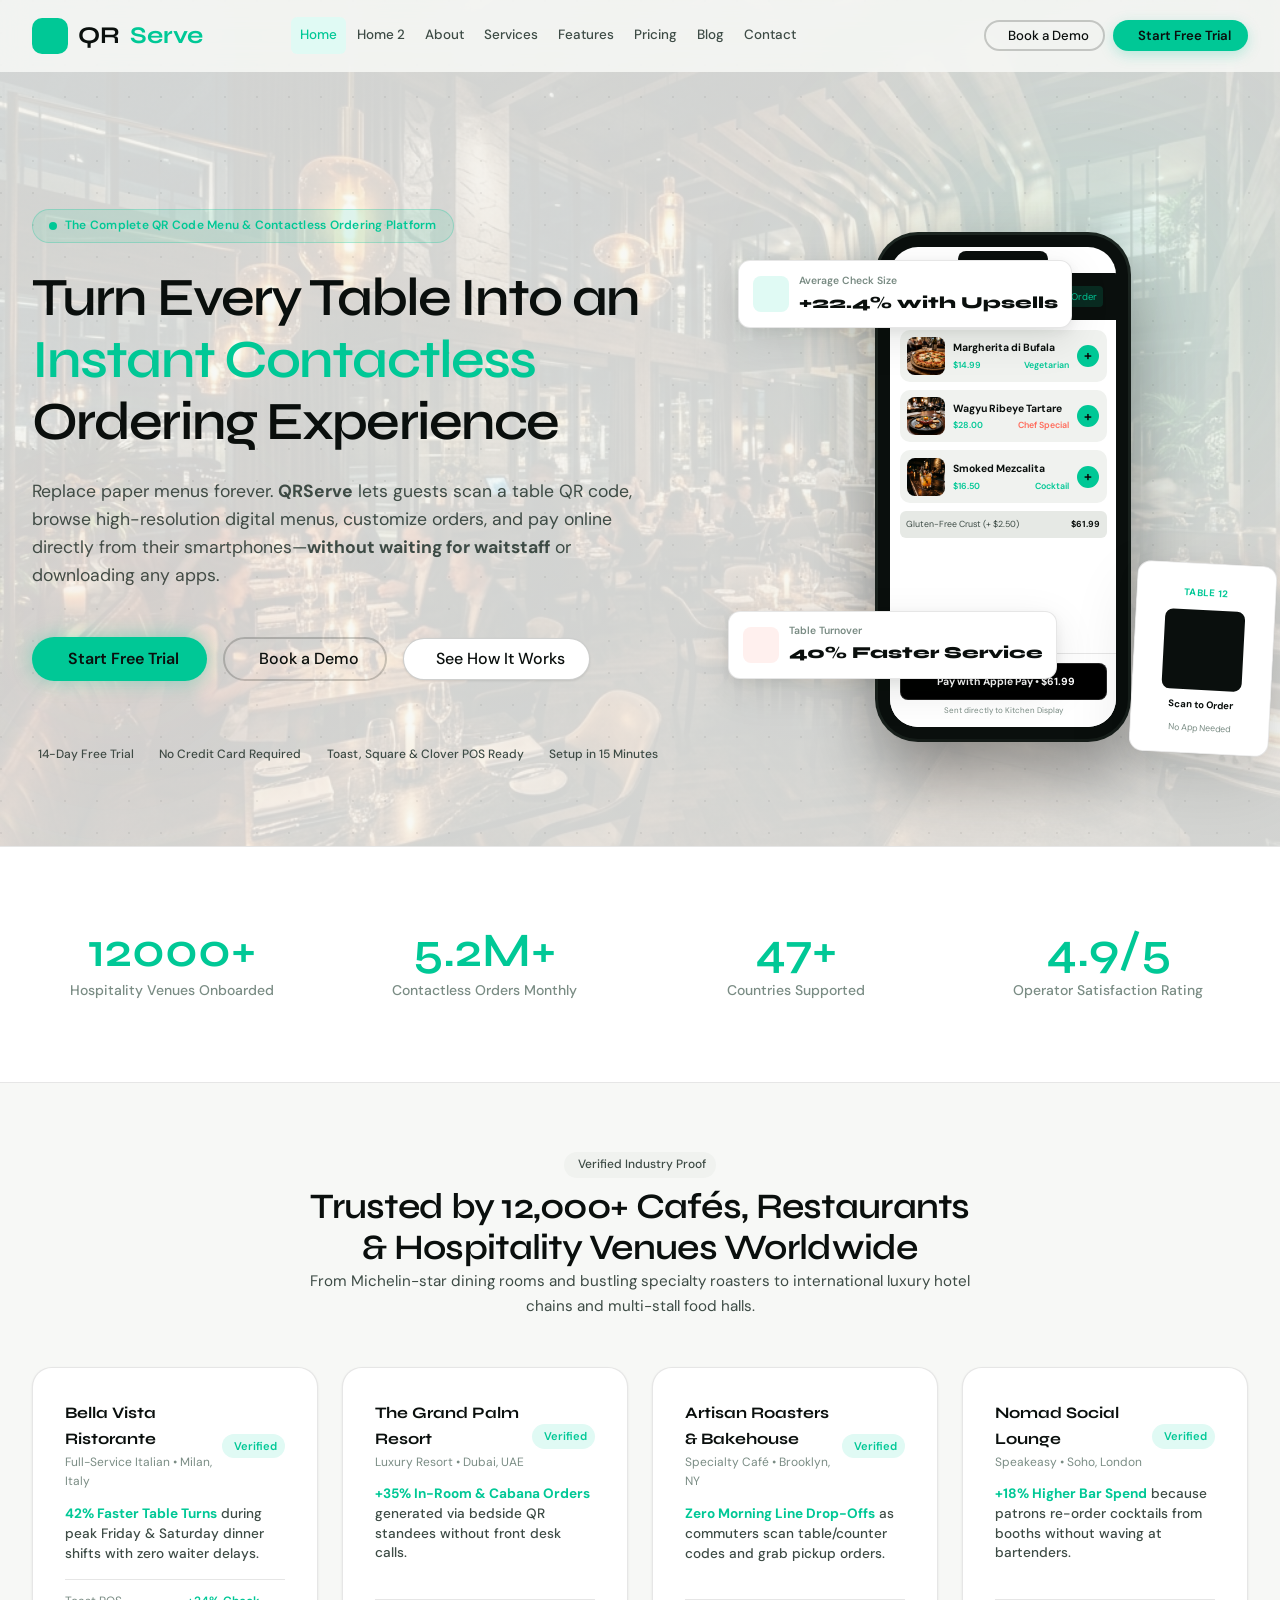
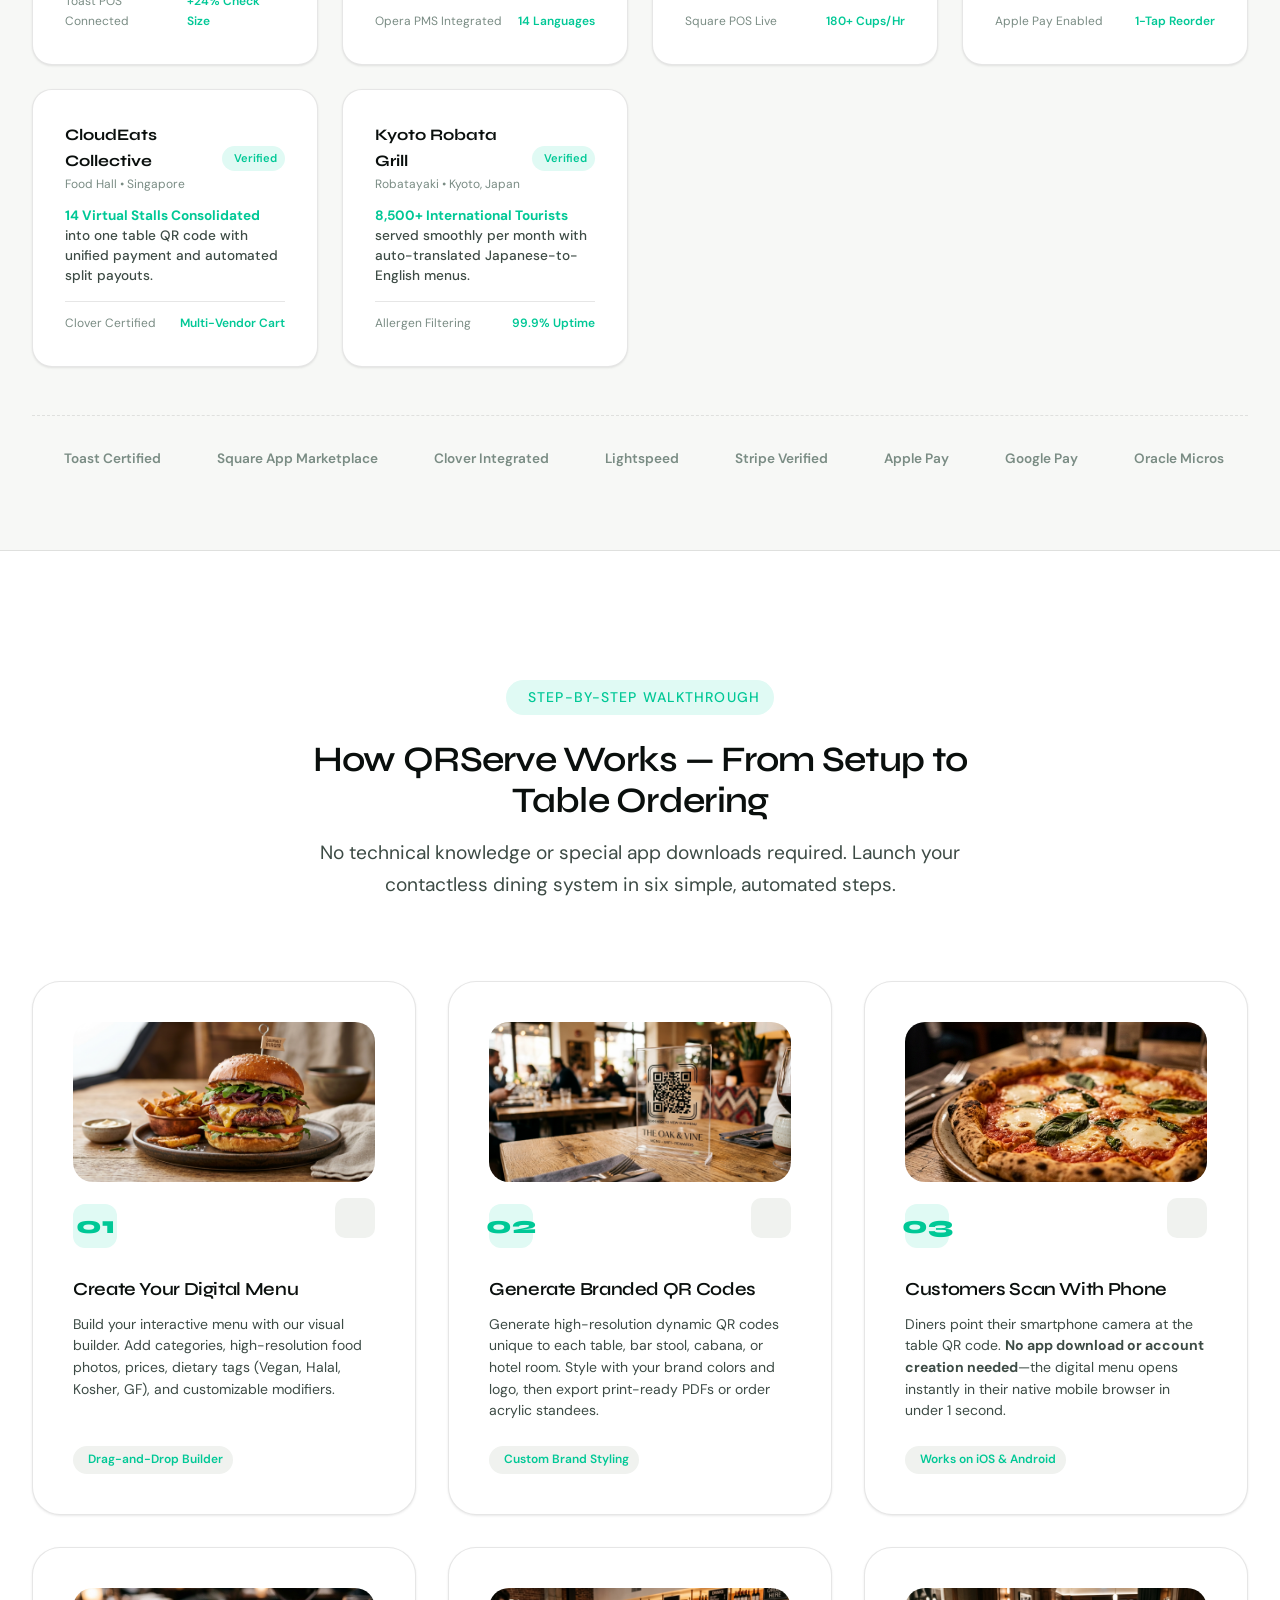
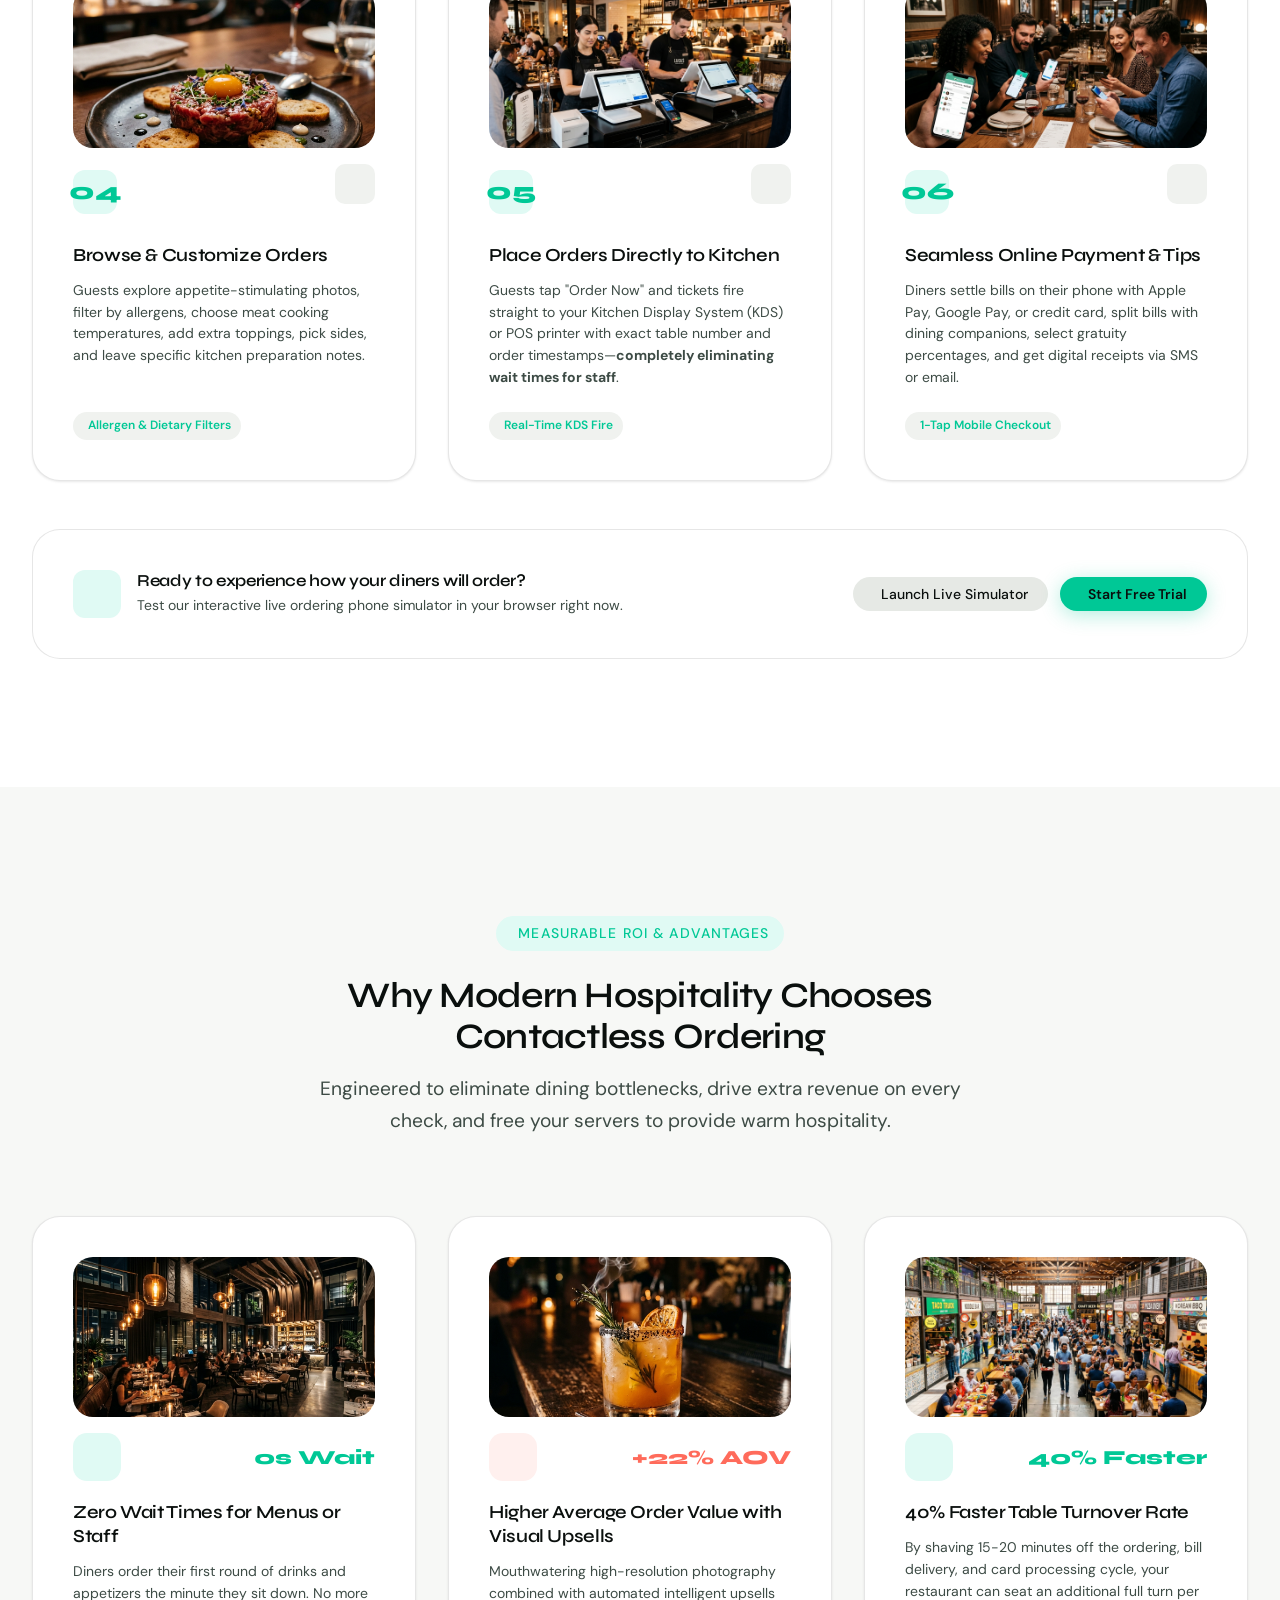
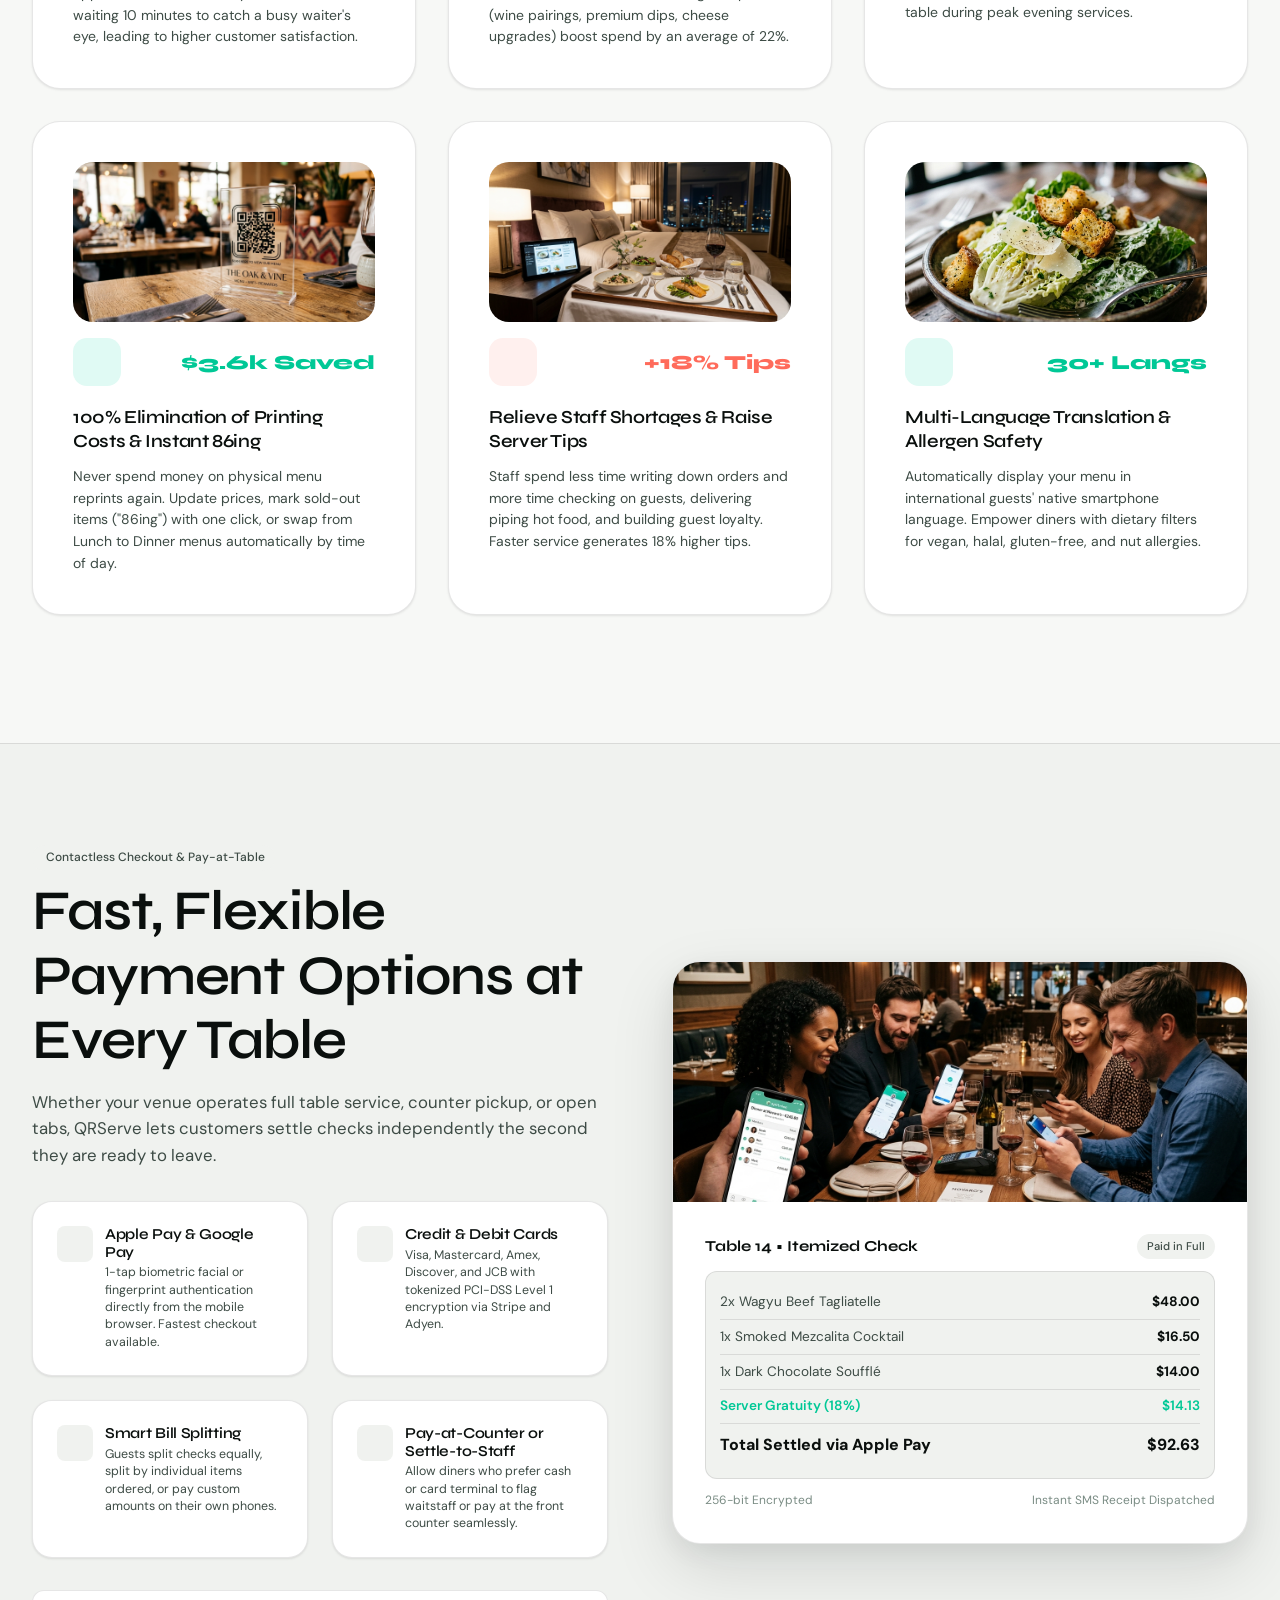
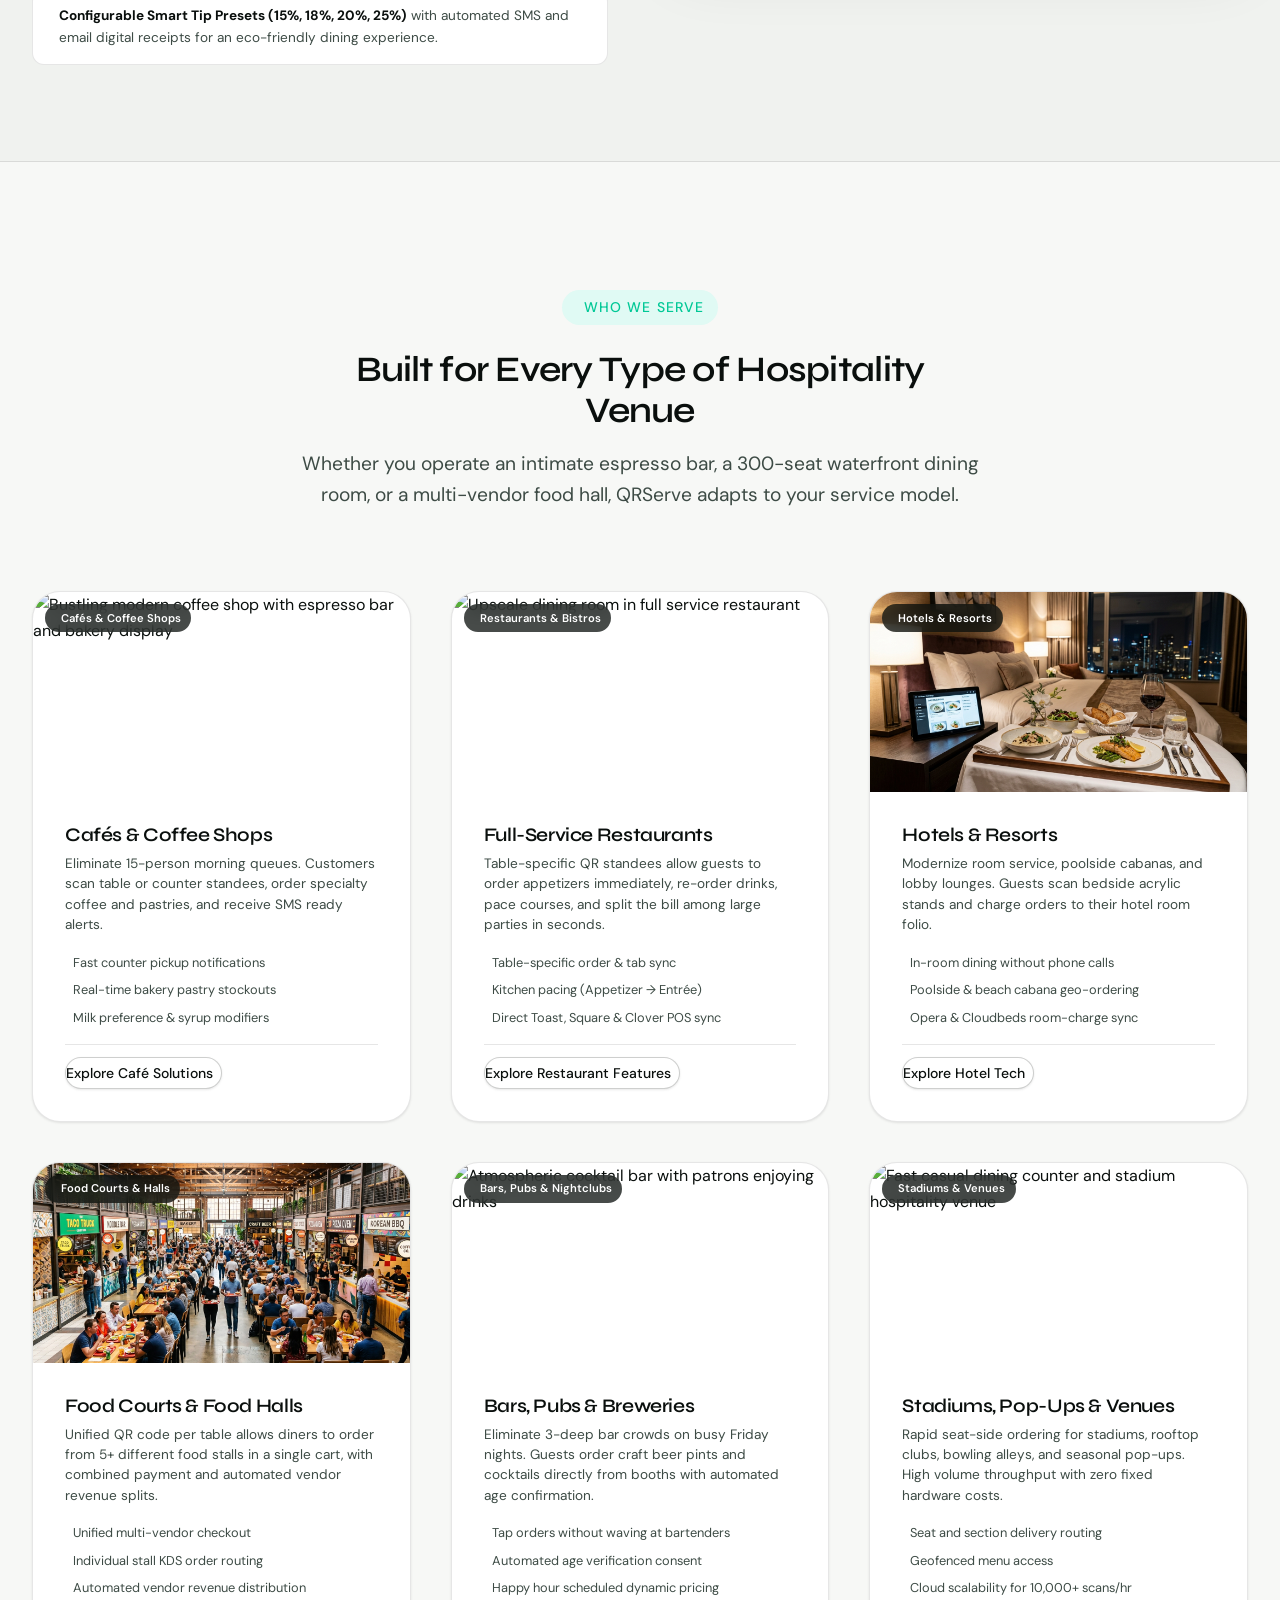
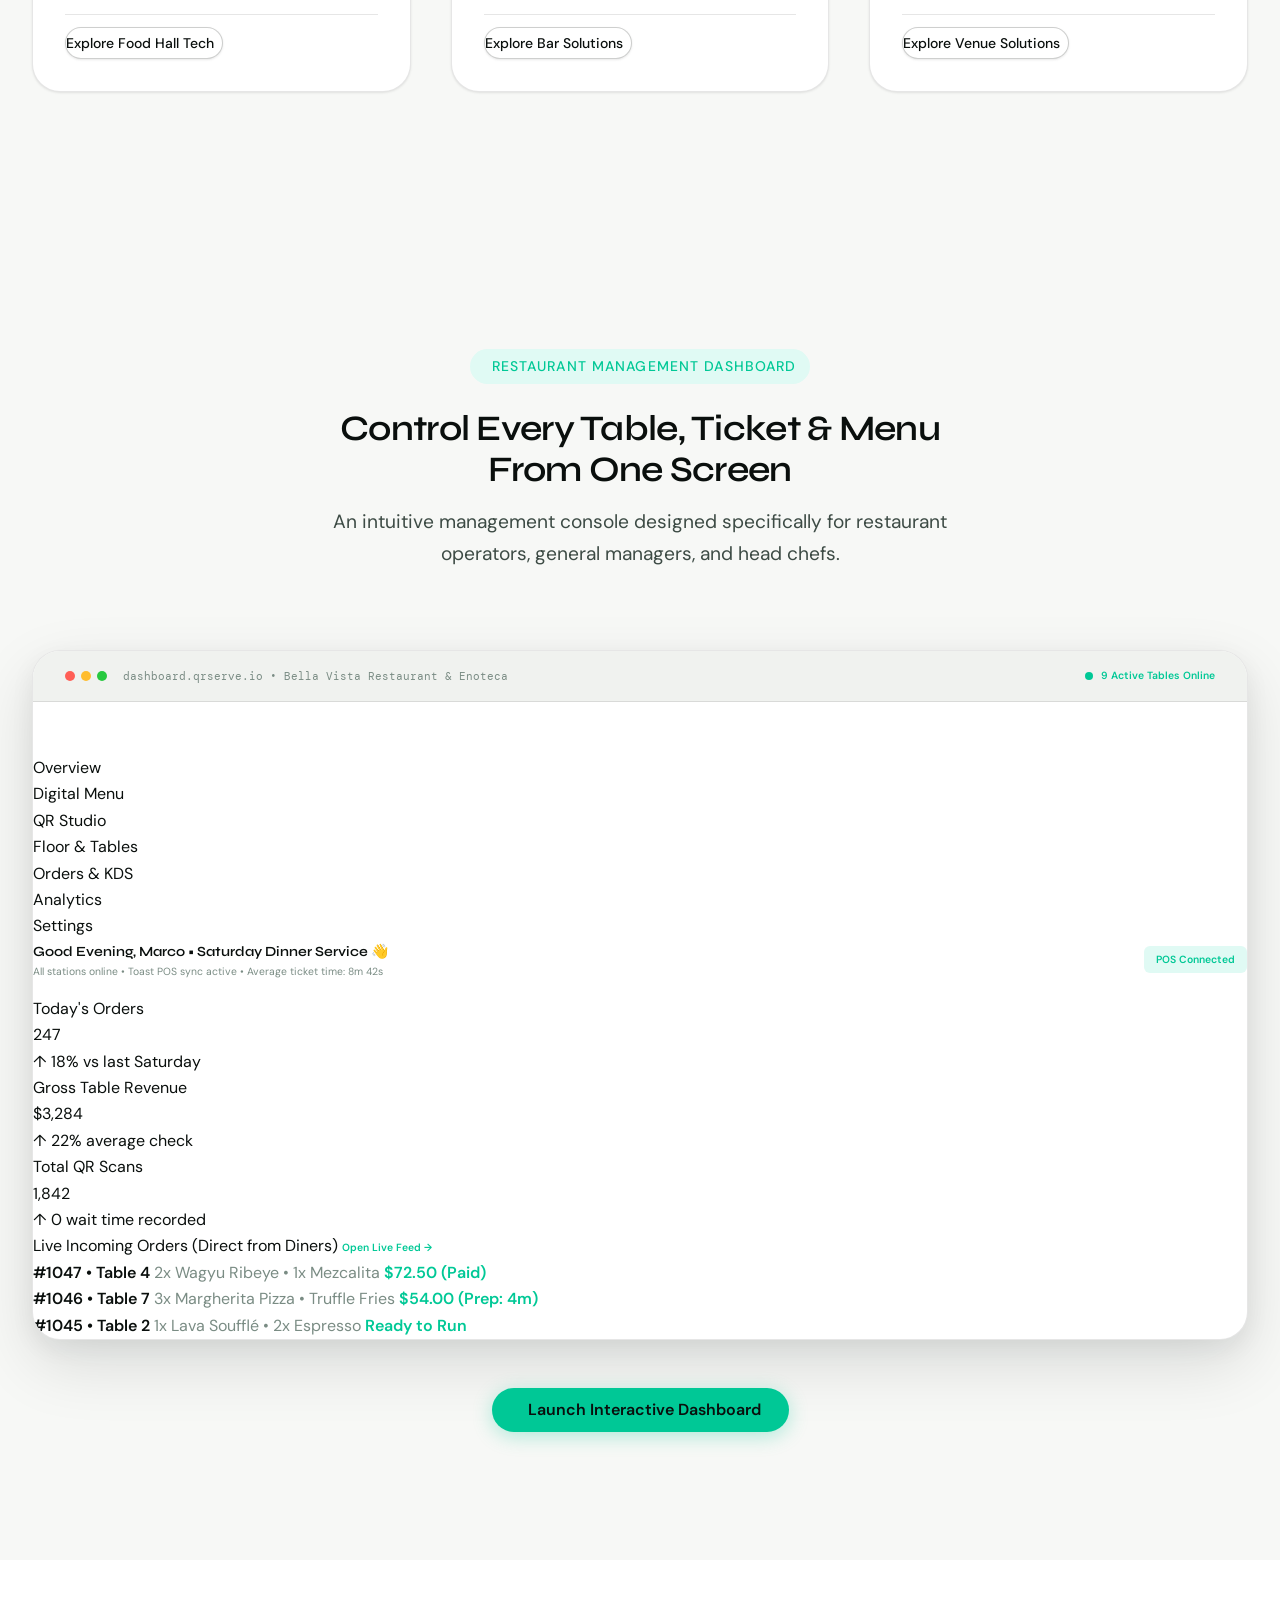
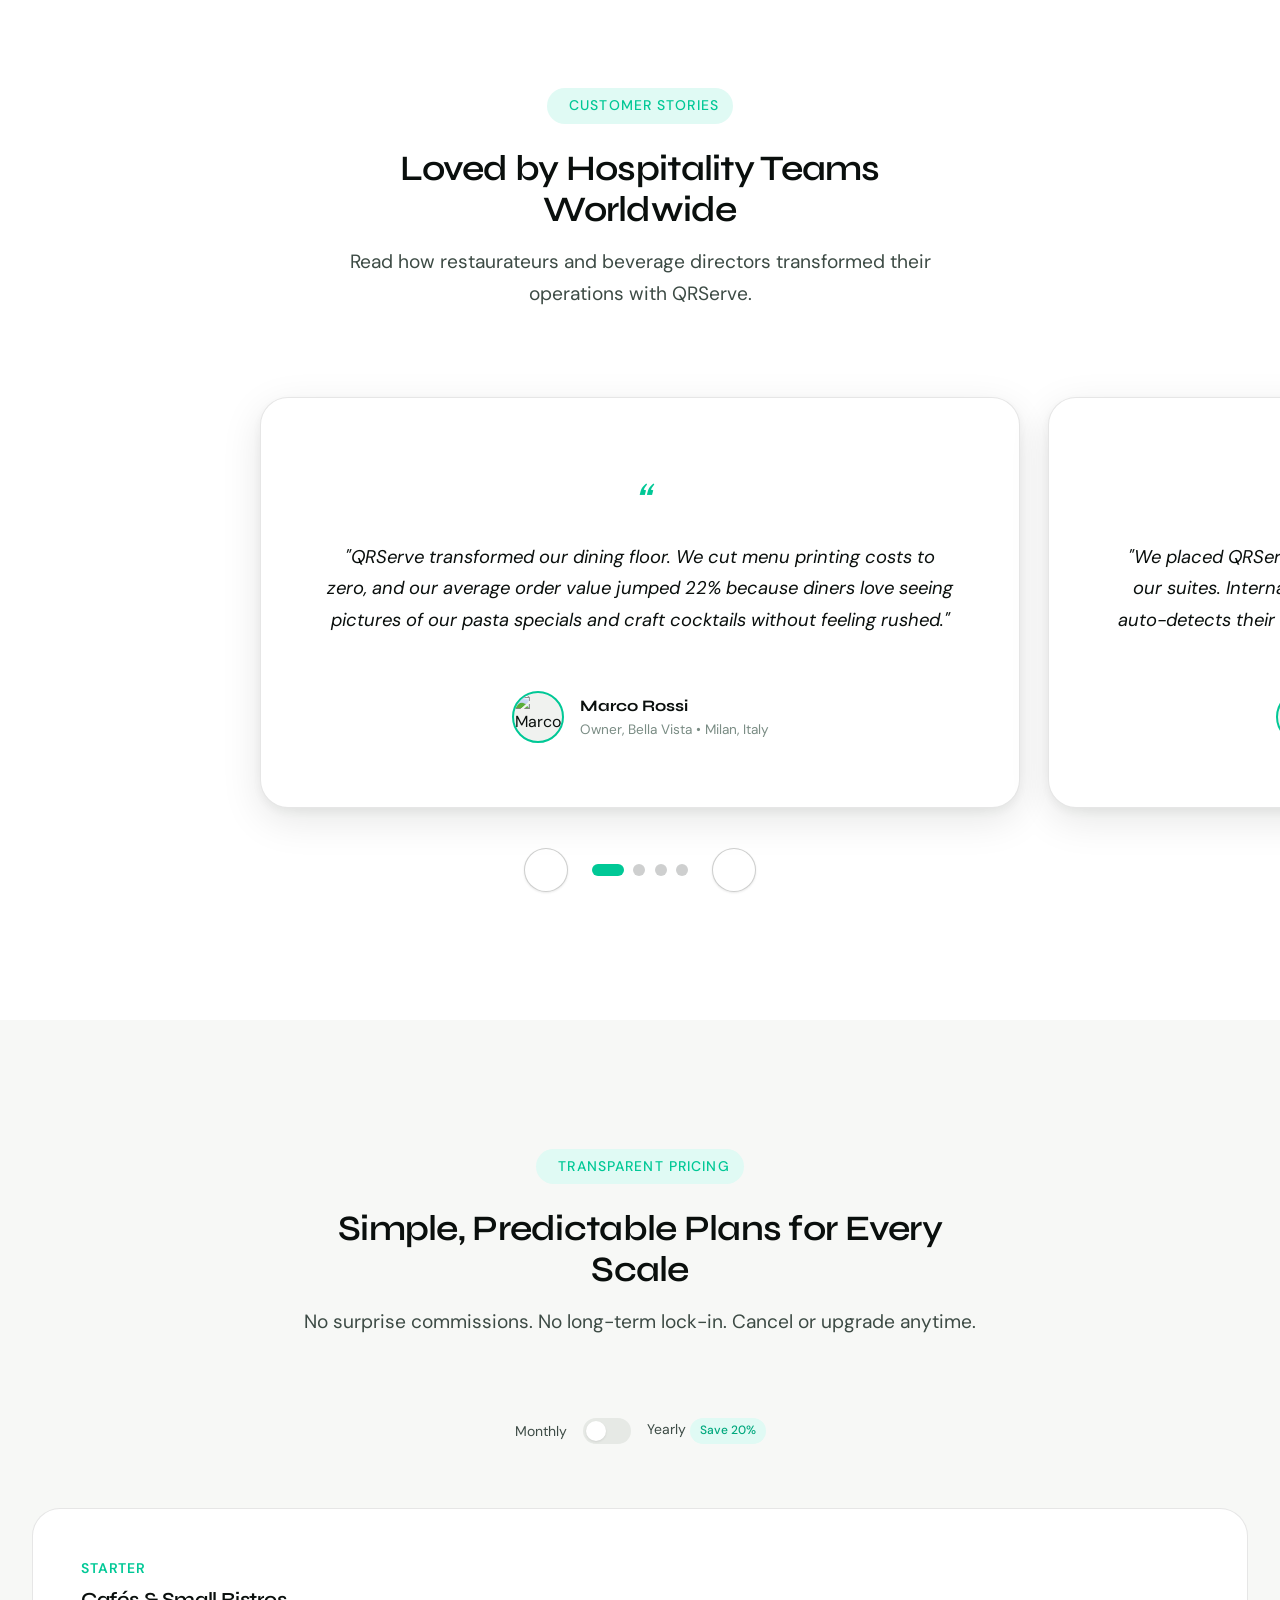
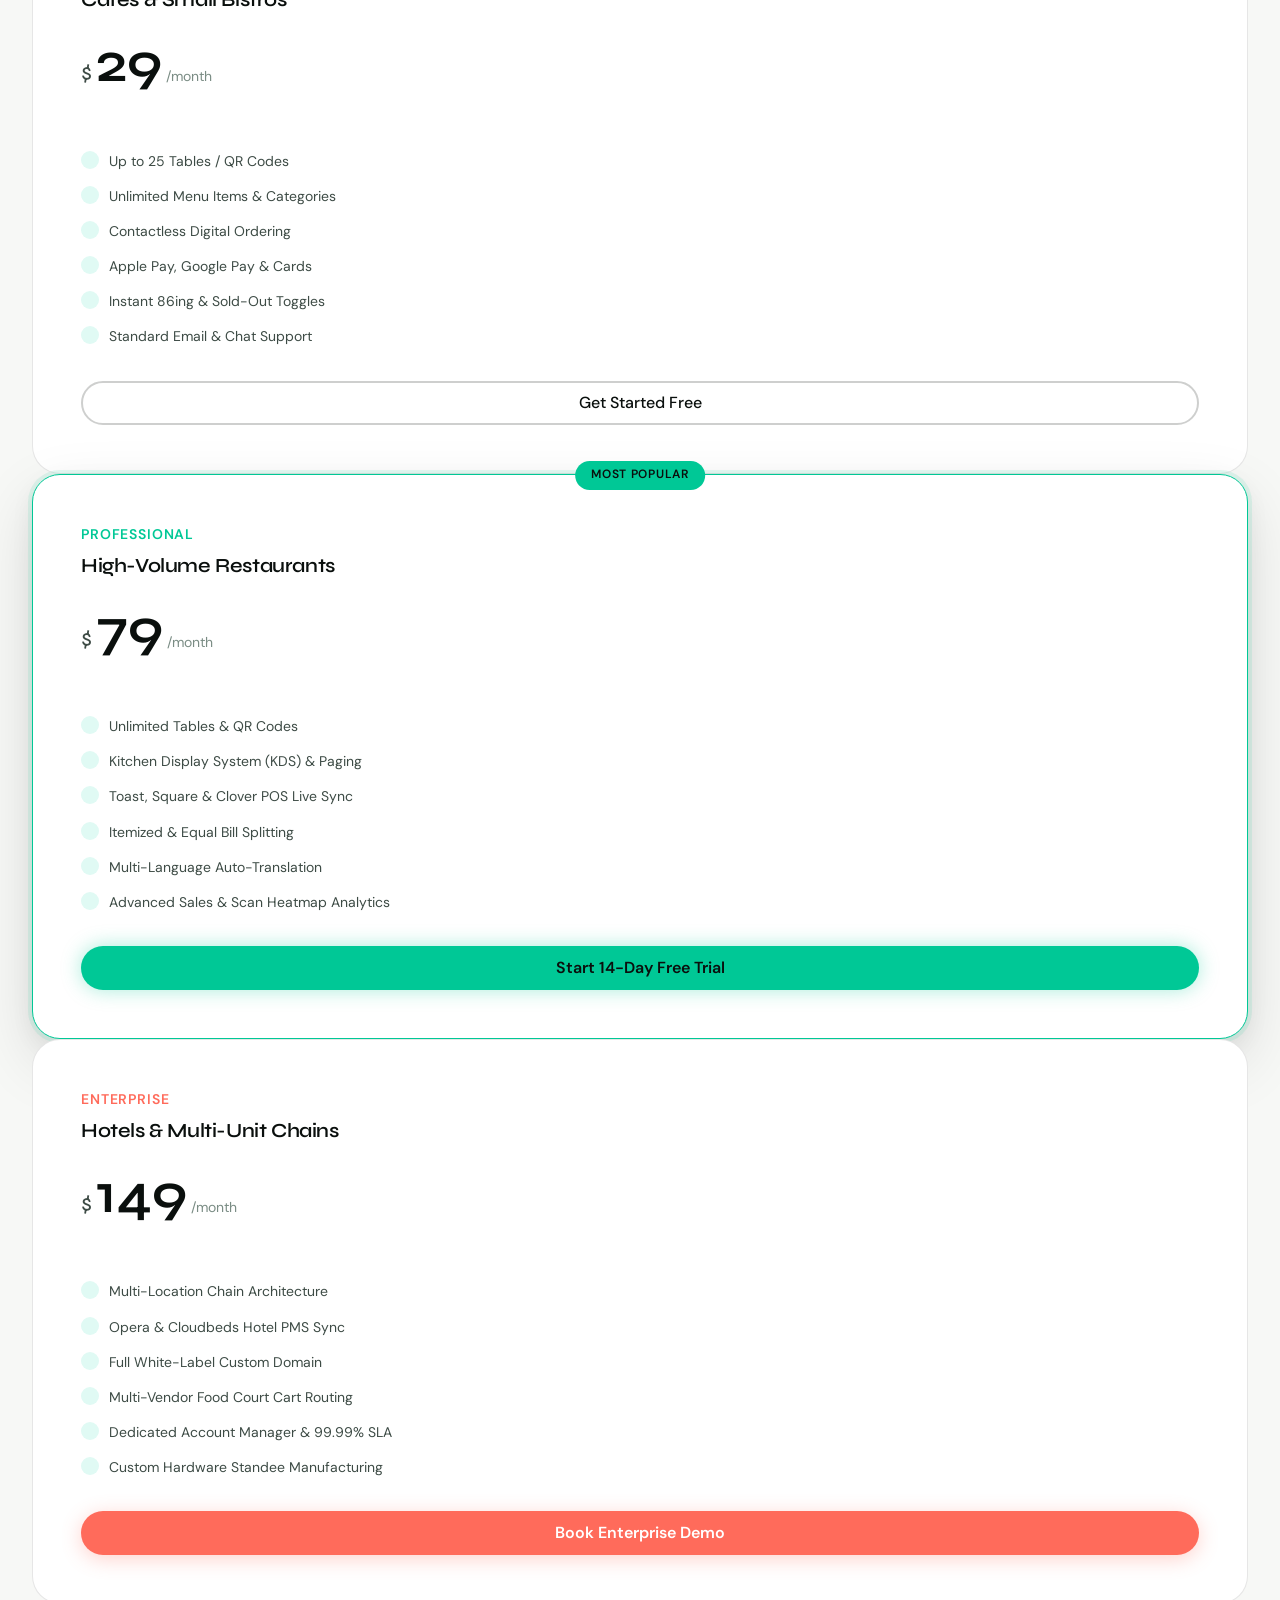
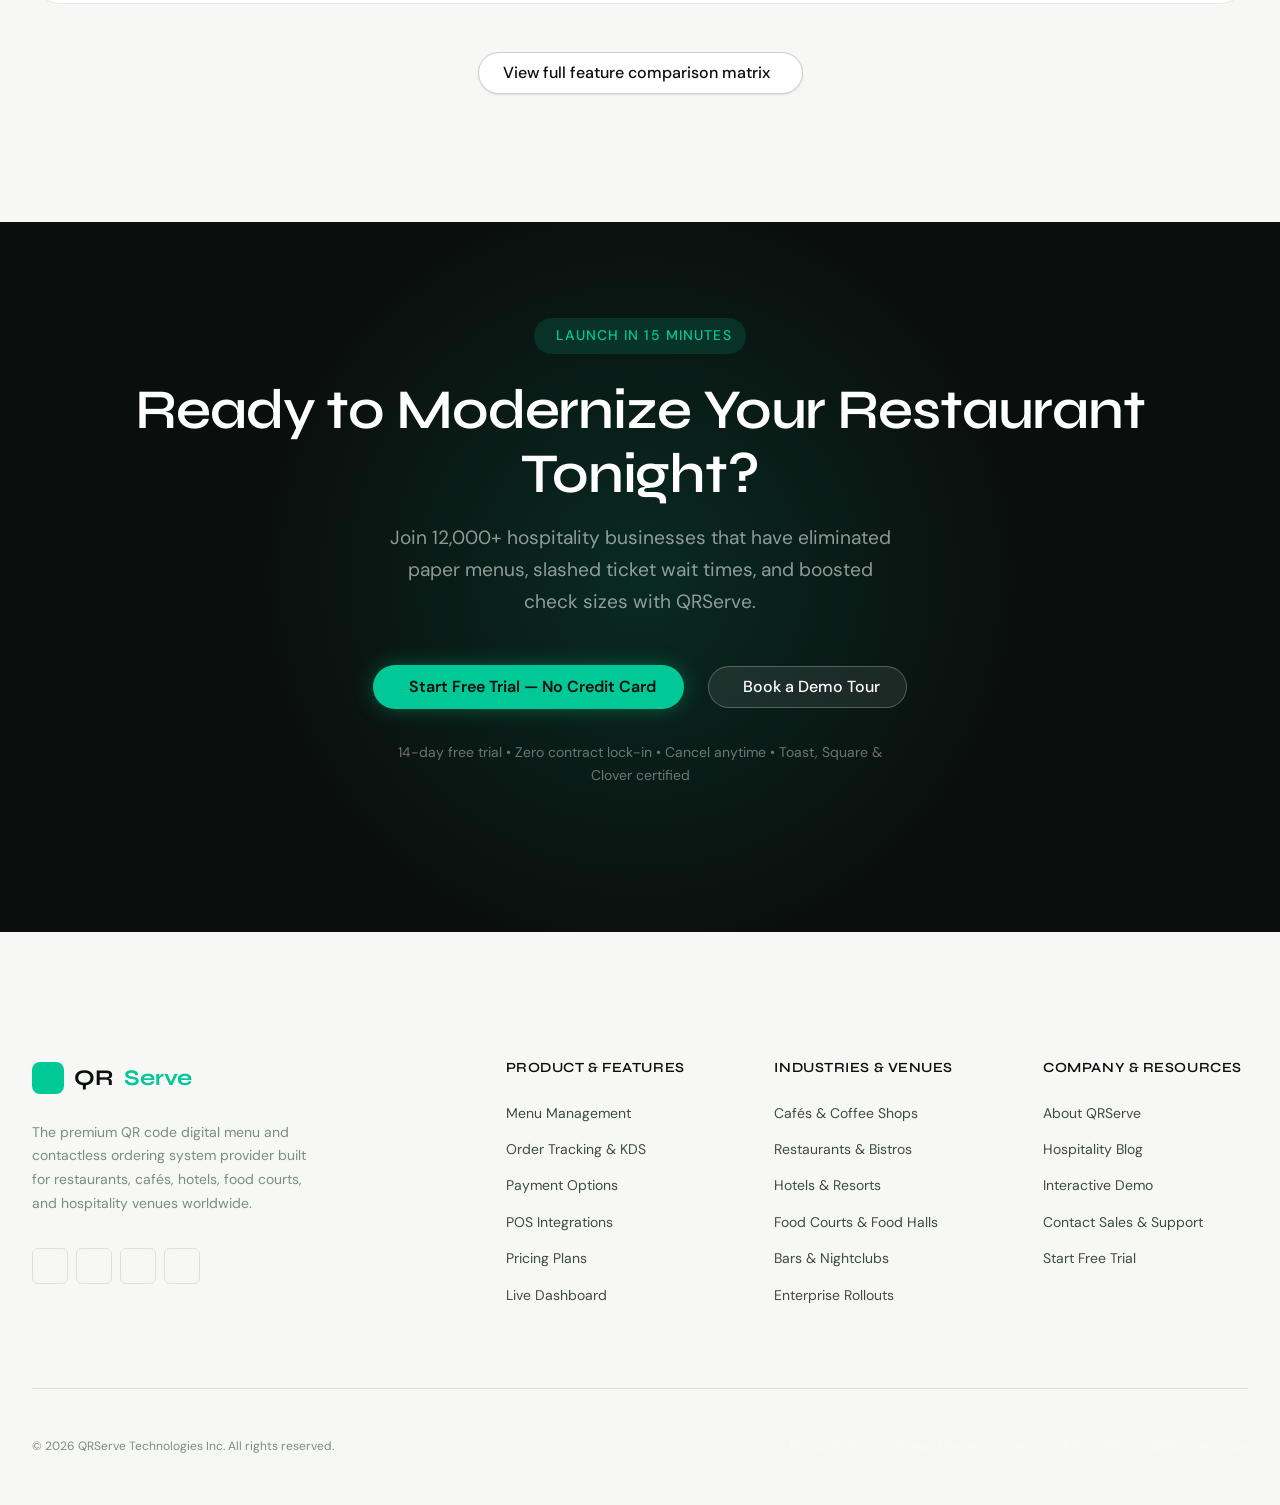
==== commit 6f0fe4b7: "Fix broken image filenames in How It Works section on home page" ====
--- a/index.html
+++ b/index.html
@@ -811,7 +811,7 @@
           <!-- Step 1 -->
           <div class="hiw-step-card reveal">
             <div class="hiw-step-card__img-wrap">
-              <img src="assets/images/blog/food_photo.jpg" alt="Building digital menu with photography" class="hiw-step-card__img" loading="lazy" />
+              <img src="assets/images/blog/food_photography.jpg" alt="Building digital menu with photography" class="hiw-step-card__img" loading="lazy" />
             </div>
             <div class="hiw-step-card__top">
               <div class="hiw-step-card__num" aria-hidden="true">01</div>
@@ -883,7 +883,7 @@
           <!-- Step 5 -->
           <div class="hiw-step-card reveal reveal--delay-1">
             <div class="hiw-step-card__img-wrap">
-              <img src="assets/images/blog/pos_guide.jpg" alt="Direct kitchen display ticket firing" class="hiw-step-card__img" loading="lazy" />
+              <img src="assets/images/blog/pos_systems.jpg" alt="Direct kitchen display ticket firing" class="hiw-step-card__img" loading="lazy" />
             </div>
             <div class="hiw-step-card__top">
               <div class="hiw-step-card__num" aria-hidden="true">05</div>
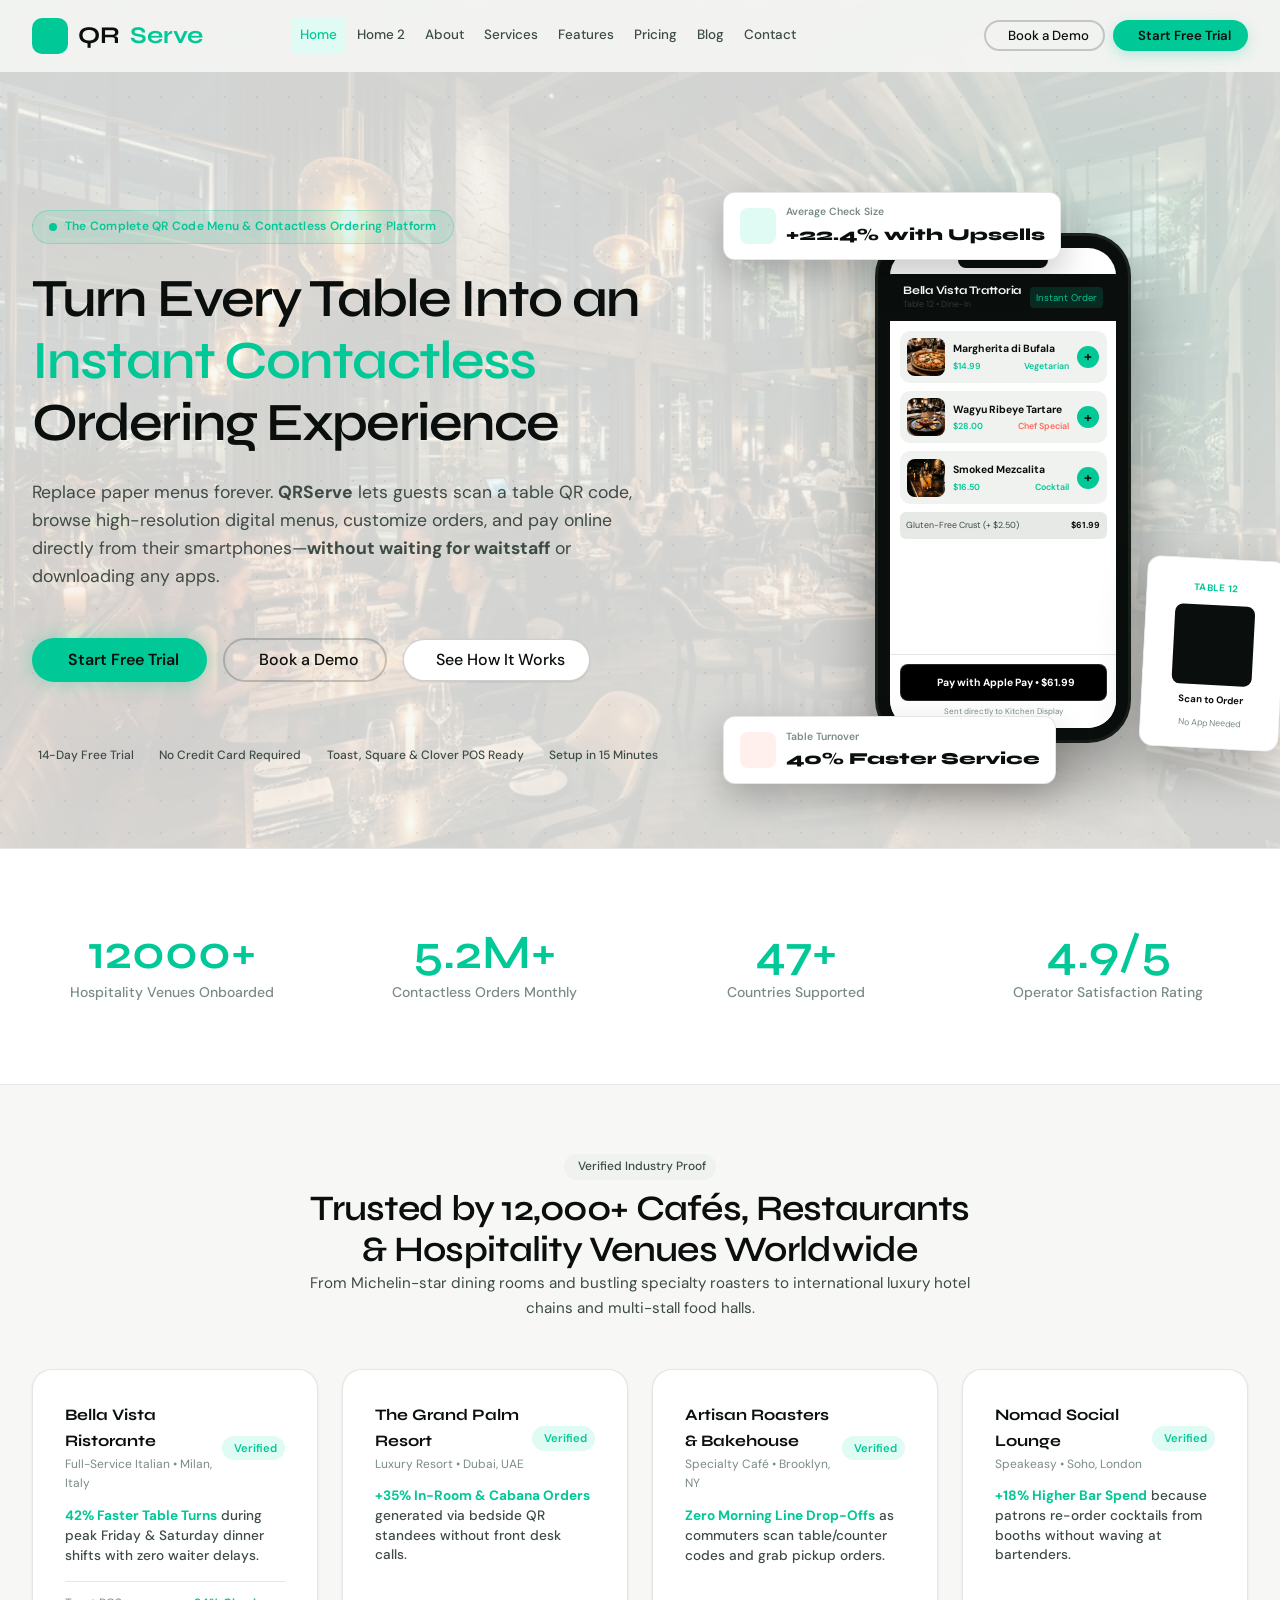
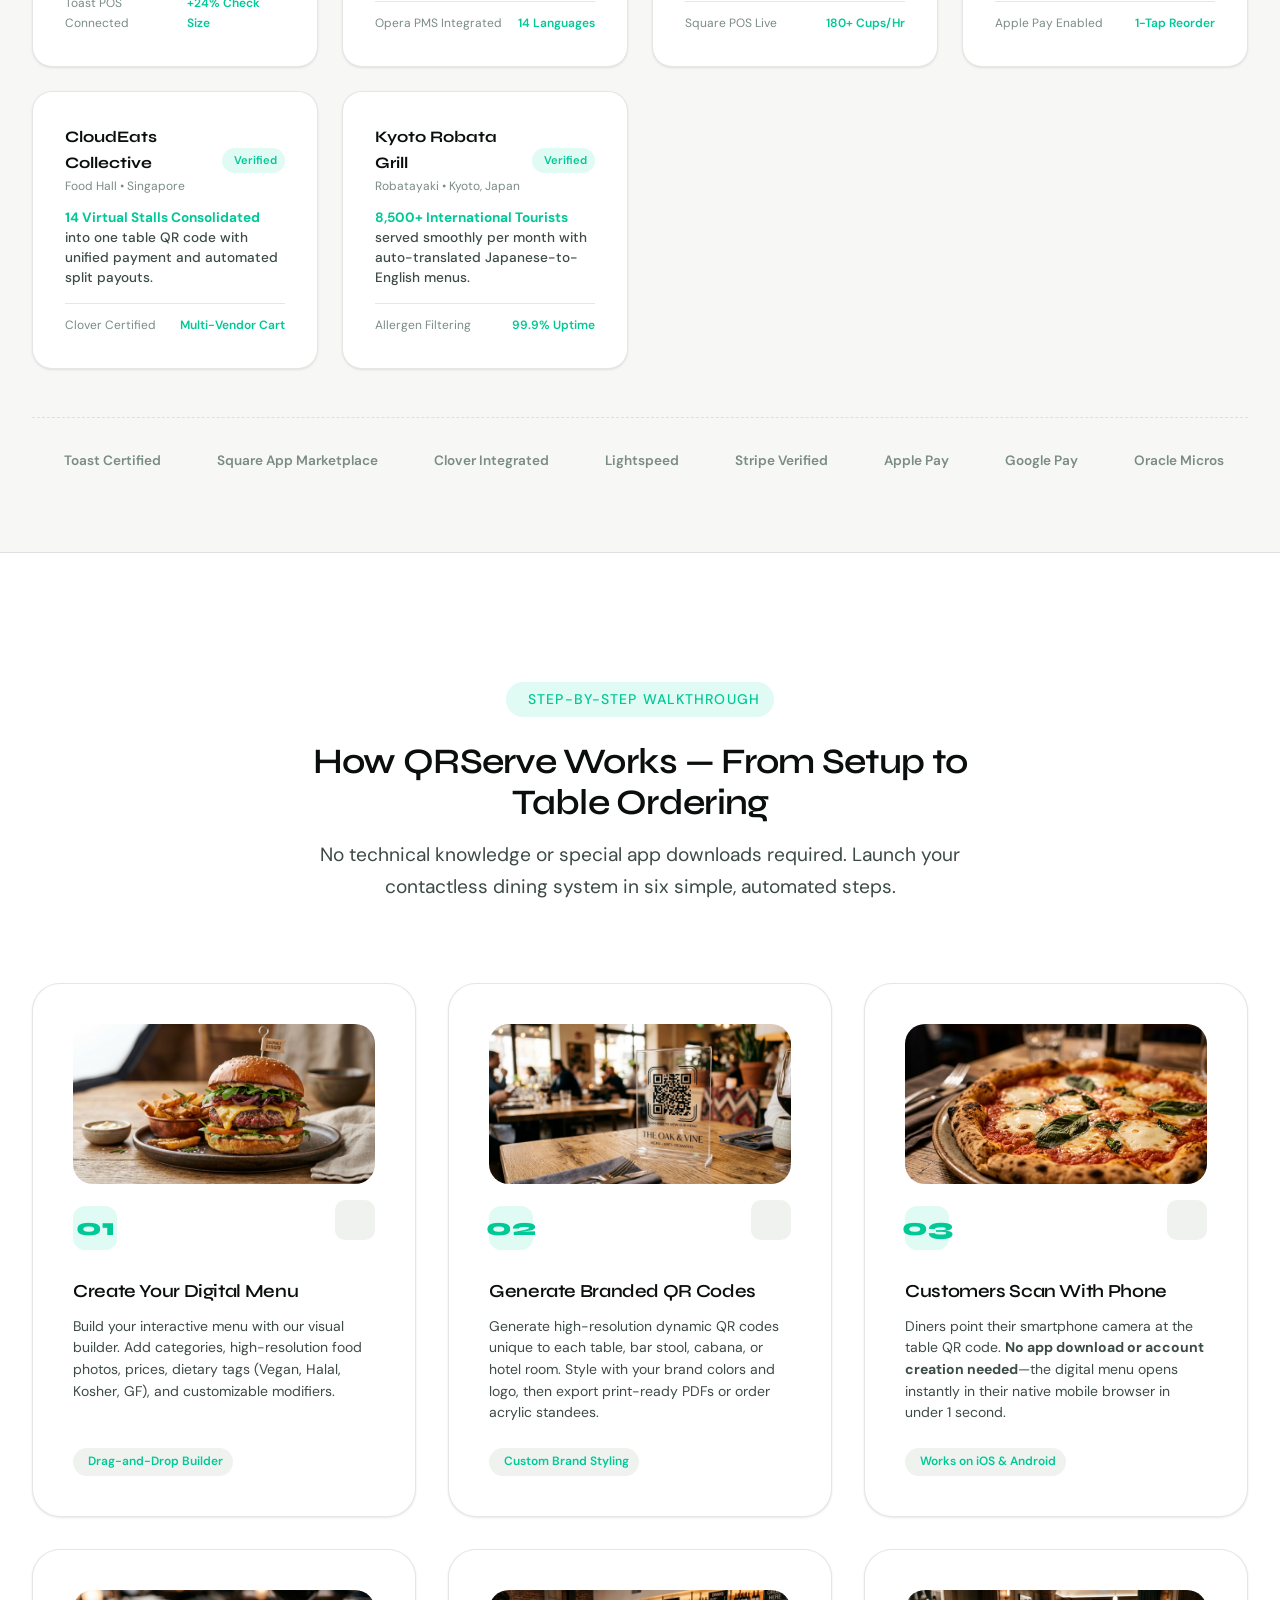
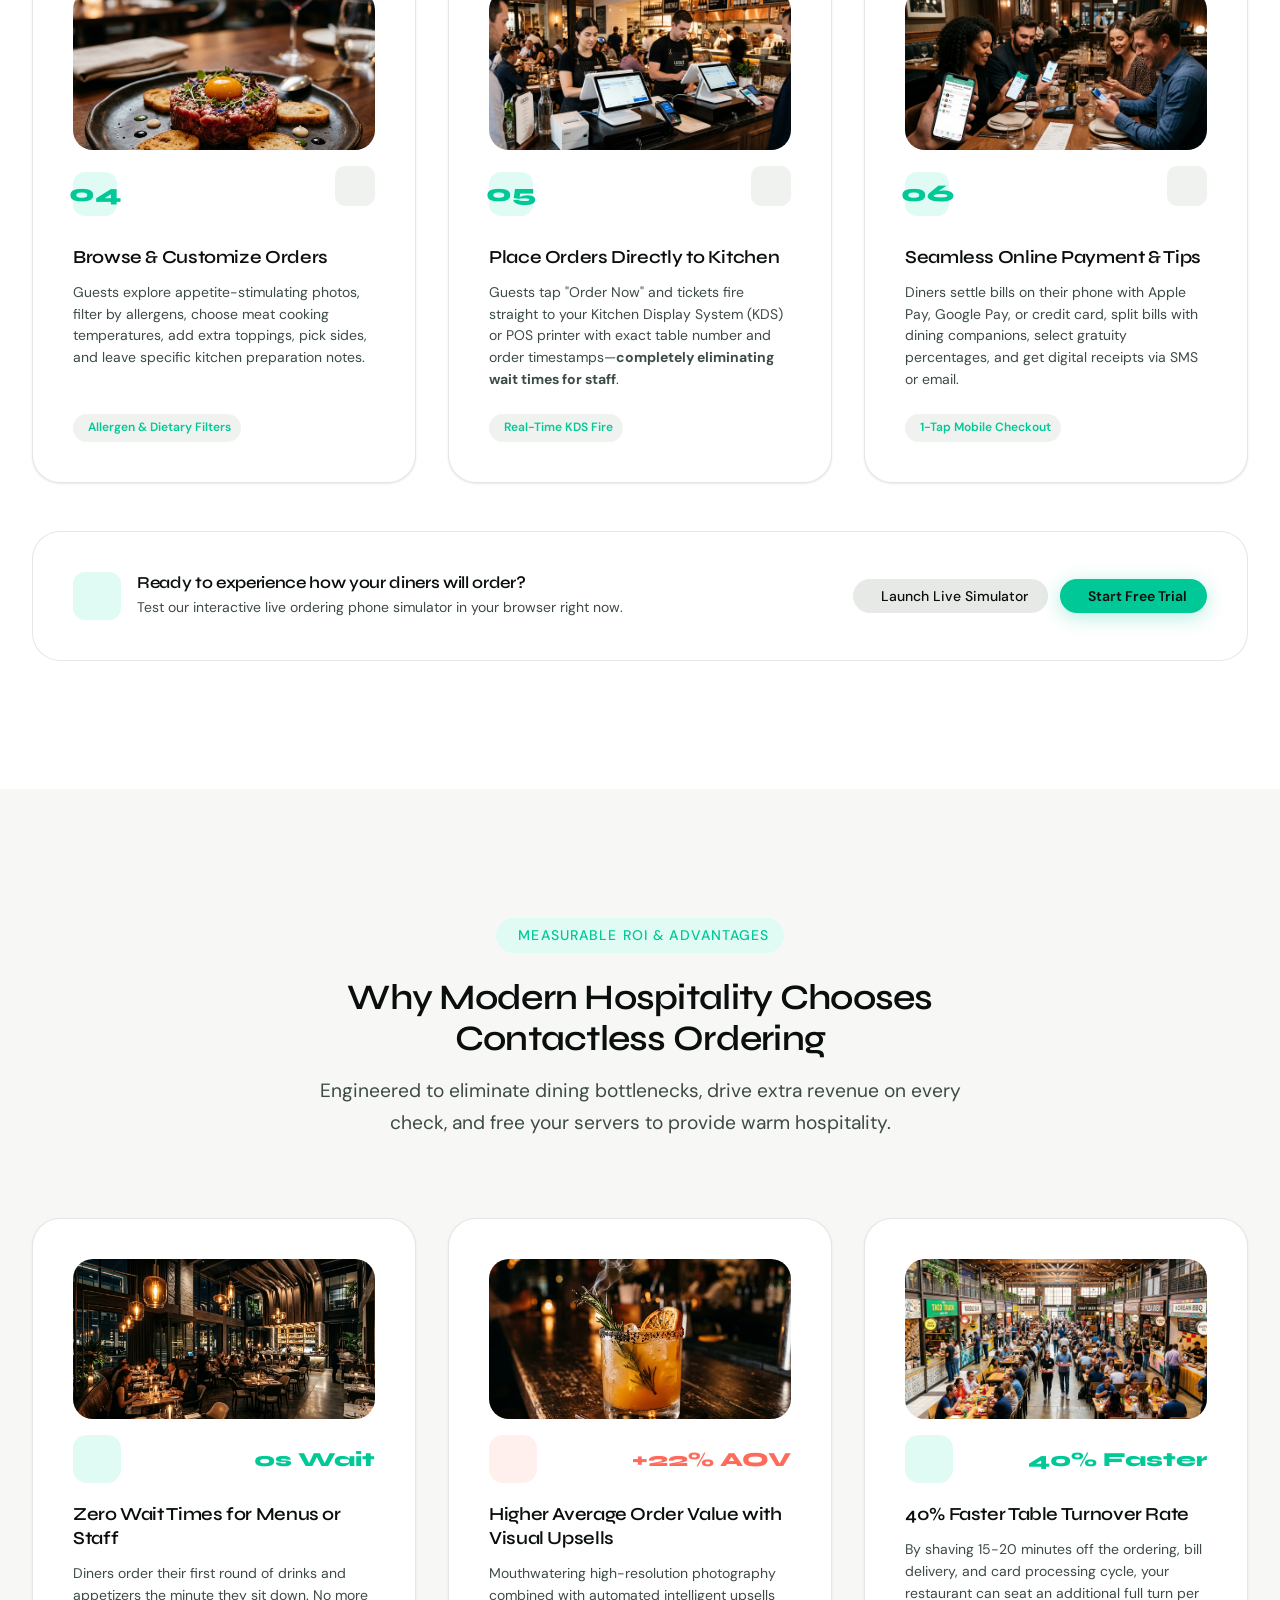
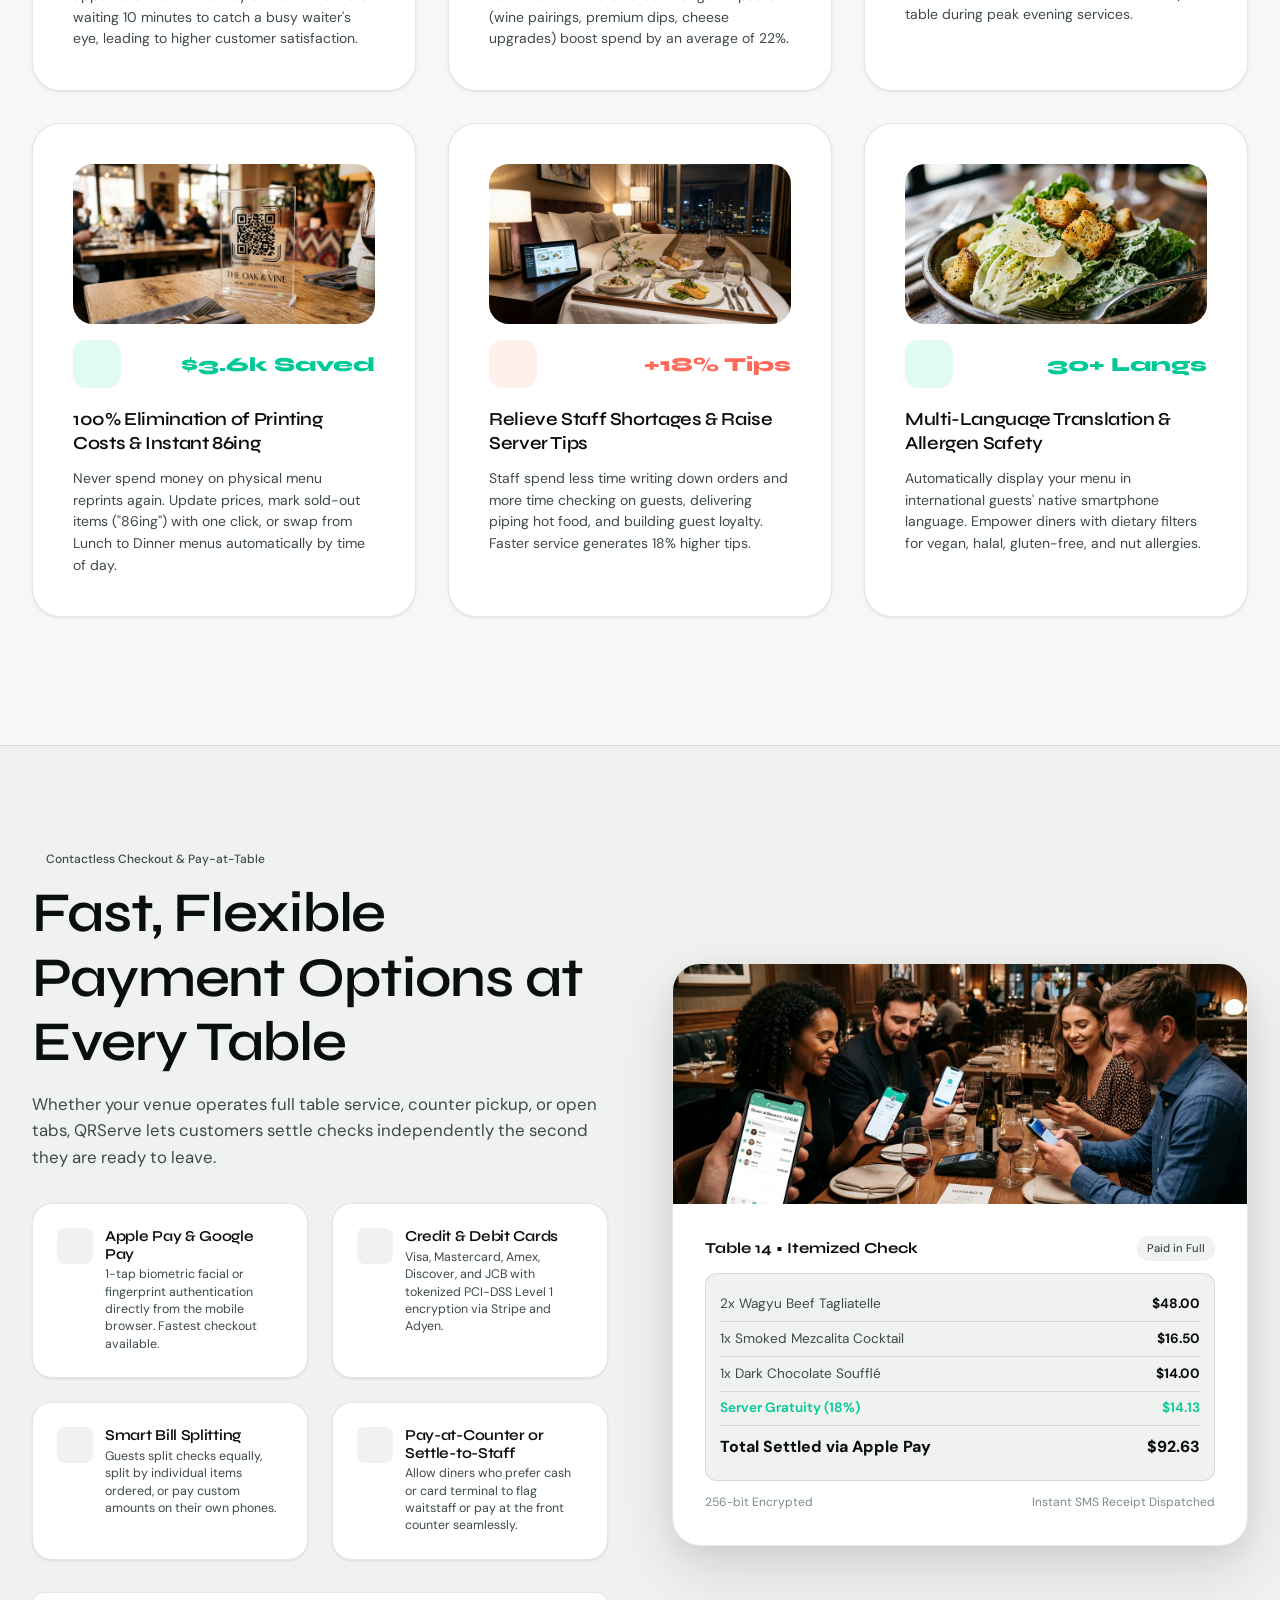
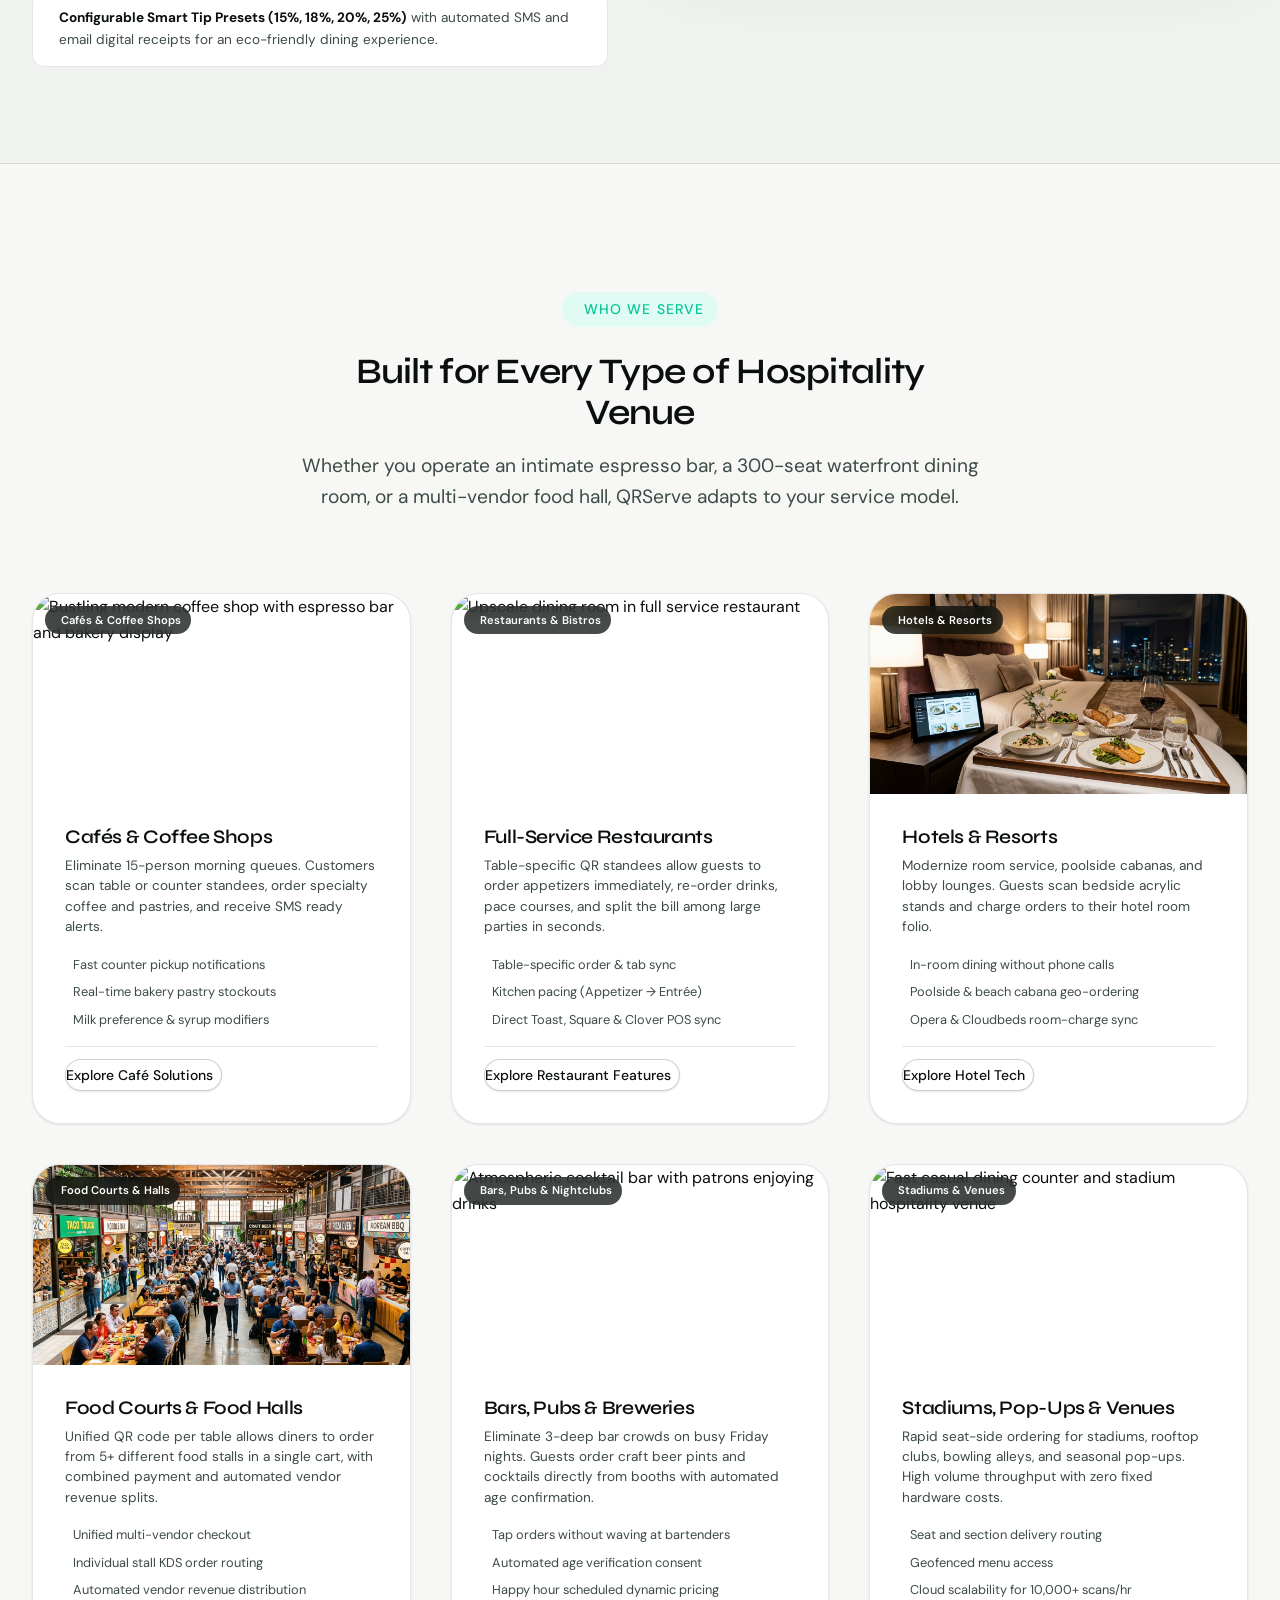
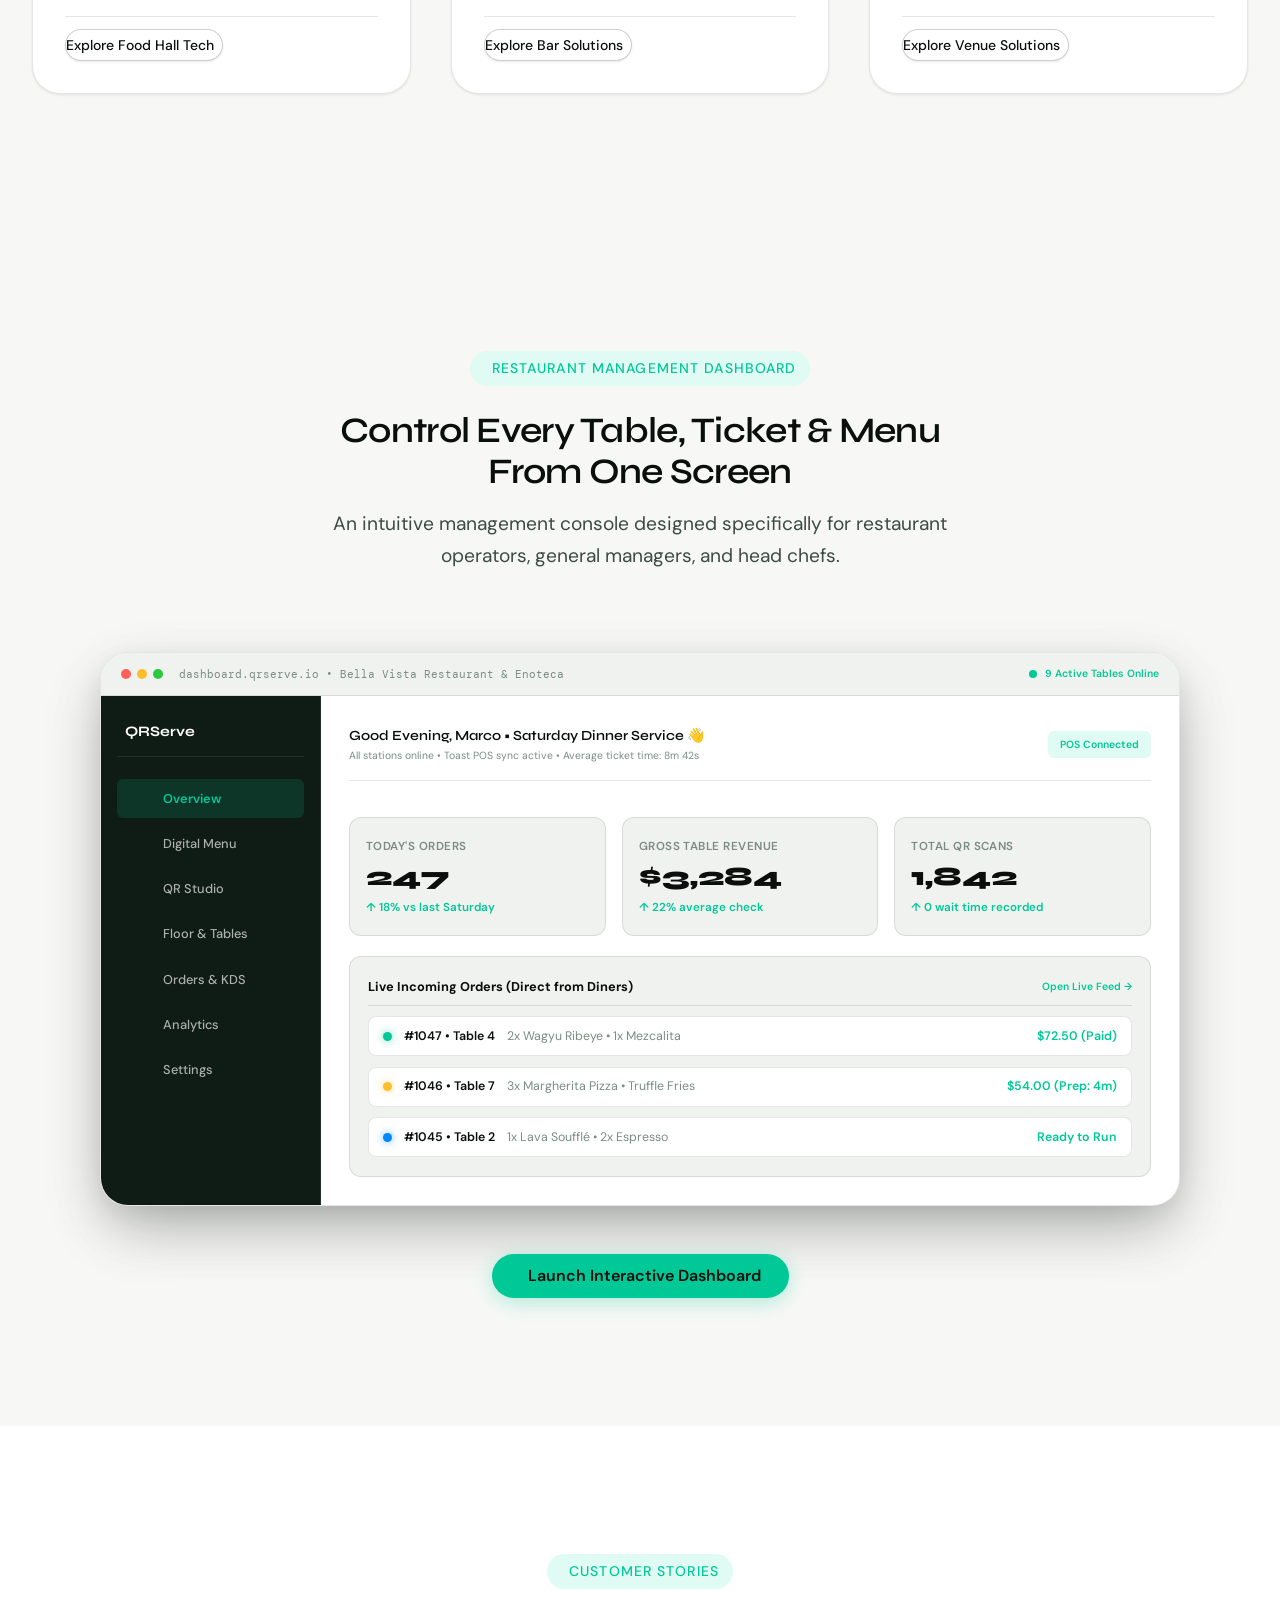
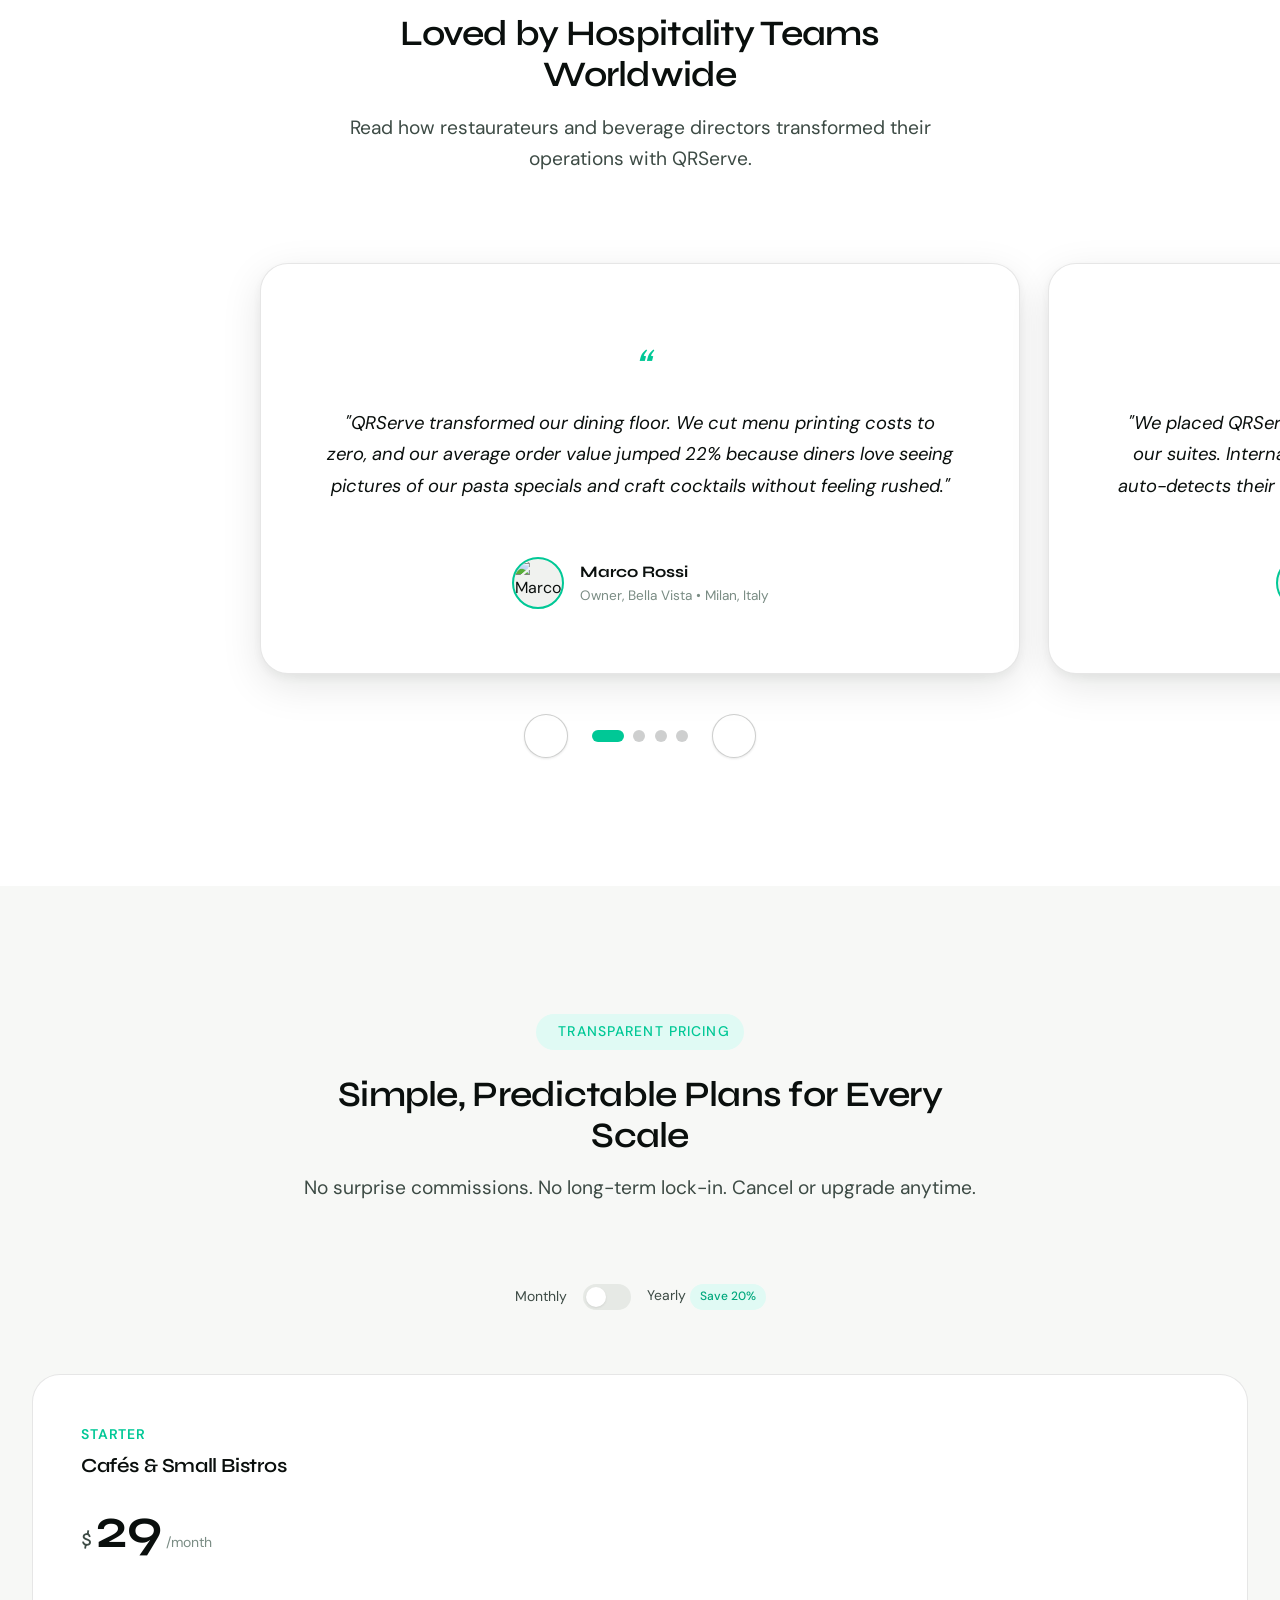
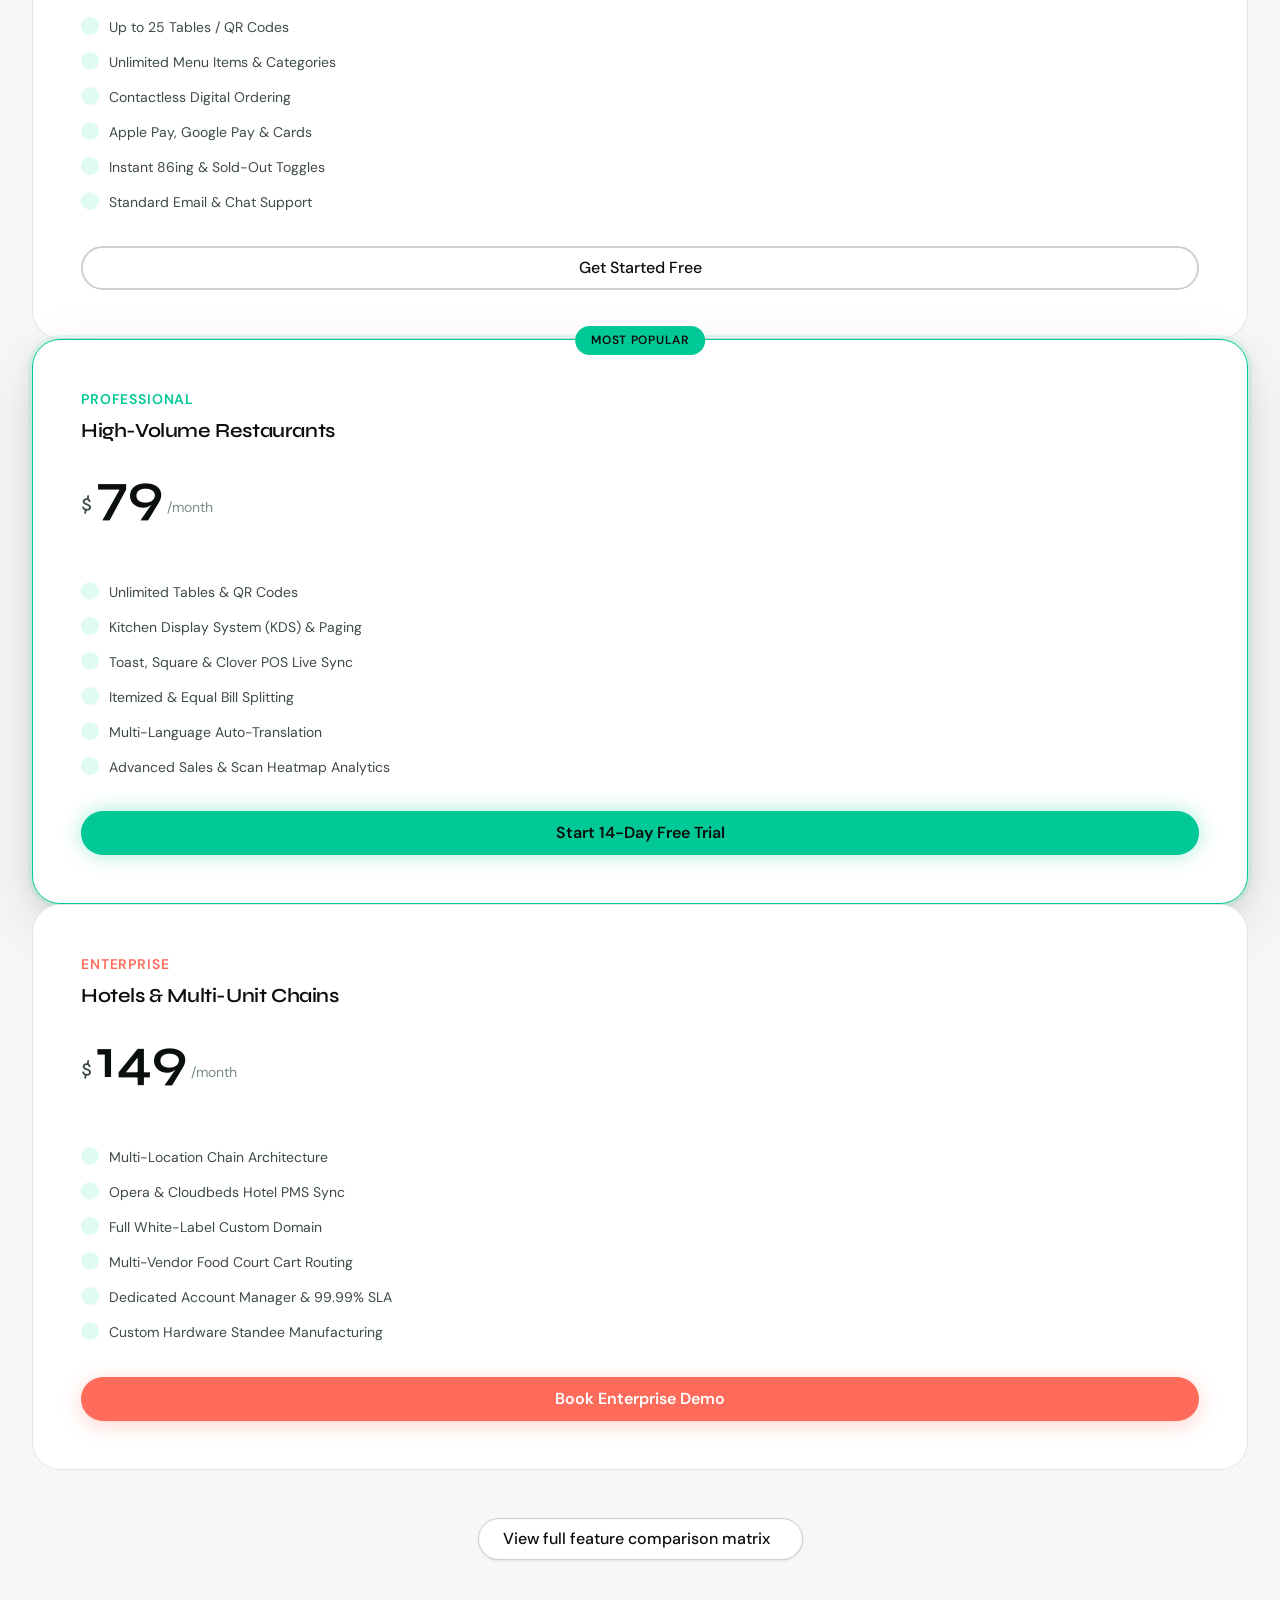
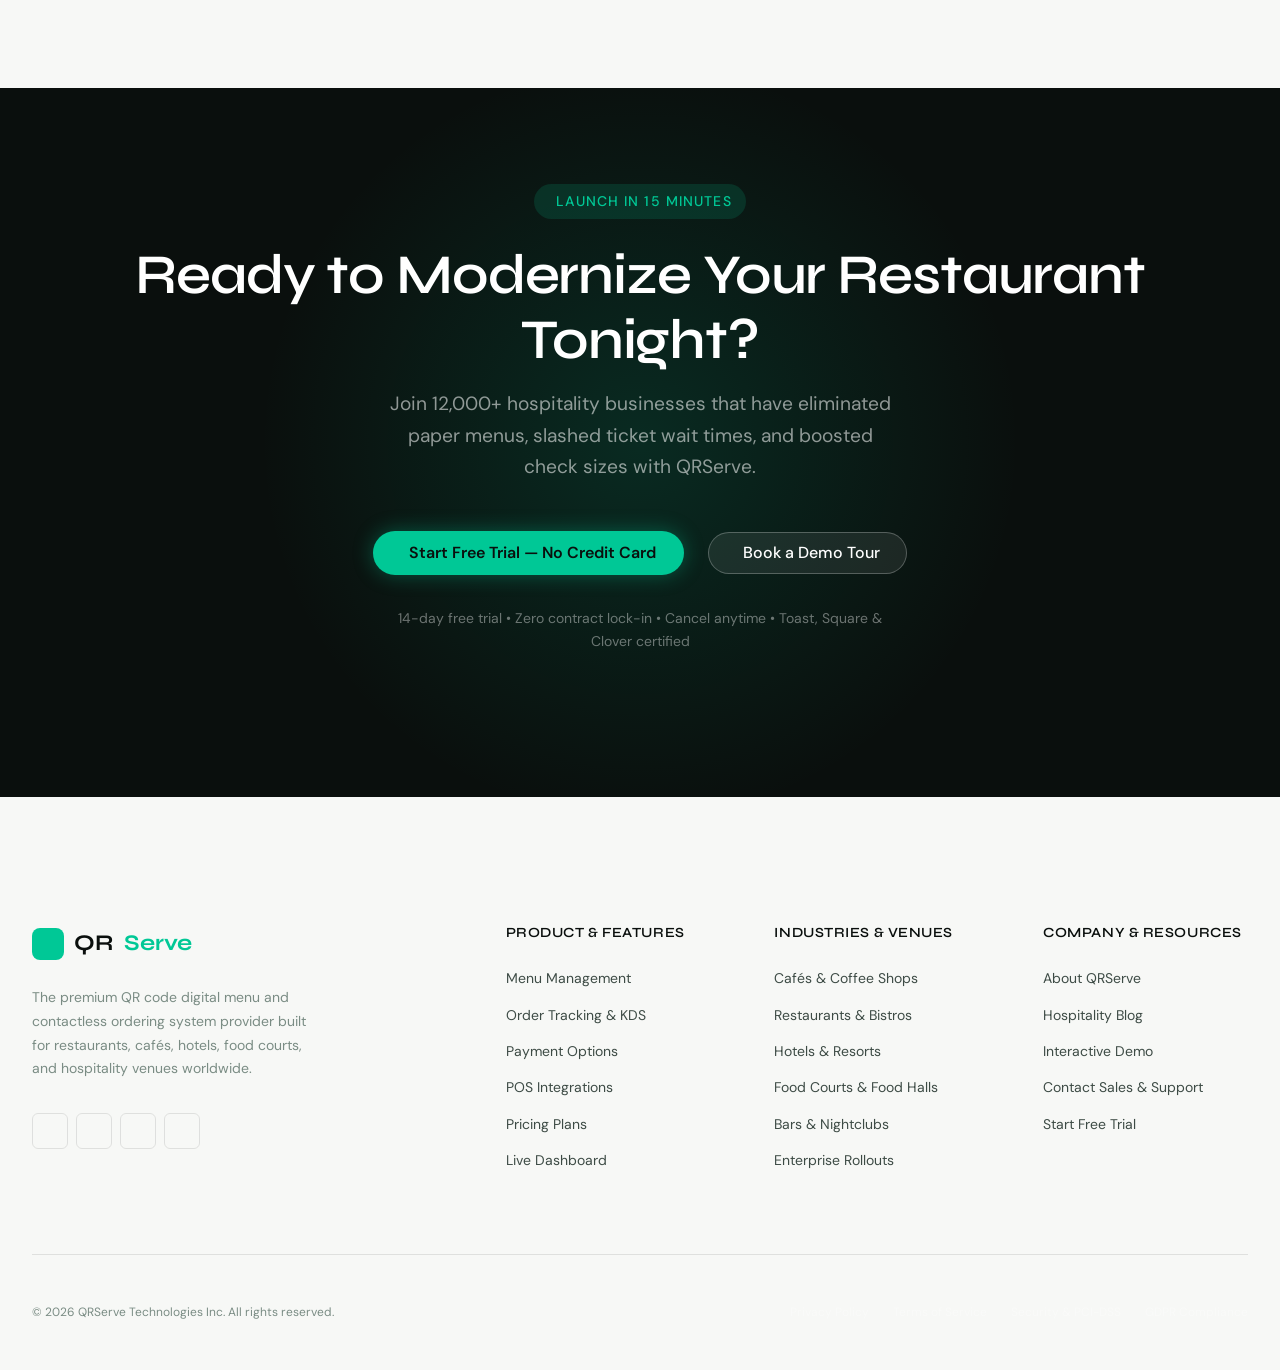
==== commit de1ee04c: "Fix dashboard preview layout styling and hero floating tag alignment" ====
--- a/index.html
+++ b/index.html
@@ -101,6 +101,8 @@
       display: flex;
       align-items: center;
       justify-content: center;
+      padding-block: 2.75rem;
+      min-height: 560px;
     }
 
     .phone-mockup-frame {
@@ -244,14 +246,14 @@
     /* Standee Mockup Beside Phone */
     .standee-mockup {
       position: absolute;
-      right: -25px;
-      bottom: -15px;
+      right: -35px;
+      bottom: 35px;
       width: 140px;
       background: var(--clr-surface);
-      border: 1px solid var(--clr-border);
+      border: 1.5px solid var(--clr-border);
       border-radius: 14px;
       padding: 0.85rem;
-      box-shadow: var(--shadow-xl);
+      box-shadow: 0 20px 45px rgba(0,0,0,0.25);
       text-align: center;
       z-index: 3;
       transform: rotate(3deg);
@@ -274,25 +276,26 @@
     .hero-badge-stat {
       position: absolute;
       background: var(--clr-surface);
-      border: 1px solid var(--clr-border);
+      border: 1.5px solid var(--clr-border);
       border-radius: var(--radius-md);
-      padding: 0.65rem 0.85rem;
-      box-shadow: var(--shadow-lg);
+      padding: 0.65rem 0.95rem;
+      box-shadow: 0 15px 35px rgba(0,0,0,0.22);
       z-index: 4;
       display: flex;
       align-items: center;
-      gap: 0.6rem;
+      gap: 0.65rem;
+      white-space: nowrap;
     }
 
     .hero-badge-stat--top {
-      top: 5%;
-      left: -20px;
+      top: 0;
+      left: -35px;
       animation: float-1 4.5s ease-in-out infinite;
     }
 
     .hero-badge-stat--bottom {
-      bottom: 12%;
-      left: -30px;
+      bottom: 0;
+      left: -35px;
       animation: float-2 4s ease-in-out 0.5s infinite;
     }
 
@@ -328,13 +331,260 @@
       .hero__actions {
         justify-content: center;
       }
+      .hero__visual-wrap {
+        flex-direction: column;
+        align-items: center;
+        gap: 1.25rem;
+        min-height: auto;
+        padding-block: 1.5rem;
+      }
+      .hero-badge-stat {
+        position: static !important;
+        animation: none !important;
+        transform: none !important;
+        max-width: 290px;
+        width: 100%;
+        margin-inline: auto !important;
+      }
       .hero-badge-stat--top {
-        left: 5%;
-        top: 0;
+        order: 1;
+      }
+      .phone-mockup-frame {
+        order: 2;
+        margin-inline: auto !important;
+      }
+      .standee-mockup {
+        order: 3;
+        position: static !important;
+        transform: none !important;
+        margin: 0.5rem auto 0 !important;
       }
       .hero-badge-stat--bottom {
-        left: 5%;
-        bottom: 0;
+        order: 4;
+      }
+    }
+
+    /* Dashboard Live Preview Section Styles */
+    .dashboard-preview {
+      background: var(--clr-surface);
+      border: 1px solid var(--clr-border);
+      border-radius: var(--radius-xl);
+      overflow: hidden;
+      box-shadow: 0 25px 60px -15px rgba(0, 0, 0, 0.25), var(--shadow-xl);
+      margin-inline: auto;
+      max-width: 1080px;
+    }
+
+    .dashboard-preview__topbar {
+      background: var(--clr-surface-2);
+      border-block-end: 1px solid var(--clr-border);
+      padding: 0.75rem 1.25rem;
+      display: flex;
+      align-items: center;
+      justify-content: space-between;
+      gap: 1rem;
+    }
+
+    .dashboard-preview__dots {
+      display: flex;
+      gap: 6px;
+      align-items: center;
+    }
+
+    .dashboard-preview__dot {
+      width: 10px;
+      height: 10px;
+      border-radius: 50%;
+    }
+
+    .dp-dot-red { background: #ff5f56; }
+    .dp-dot-yellow { background: #ffbd2e; }
+    .dp-dot-green { background: #27c93f; }
+
+    .db-preview-grid {
+      display: grid;
+      grid-template-columns: 220px 1fr;
+      min-height: 420px;
+      background: var(--clr-surface);
+    }
+
+    .db-preview-sidebar {
+      background: #0d1512;
+      padding: 1.5rem 1rem;
+      display: flex;
+      flex-direction: column;
+      gap: 0.4rem;
+      border-inline-end: 1px solid rgba(255, 255, 255, 0.08);
+    }
+
+    .db-preview-nav-item {
+      display: flex;
+      align-items: center;
+      gap: 0.75rem;
+      padding: 0.55rem 0.85rem;
+      border-radius: var(--radius-sm);
+      font-size: 0.8rem;
+      color: rgba(255, 255, 255, 0.65);
+      font-weight: 500;
+      transition: all var(--transition-fast);
+      cursor: pointer;
+      user-select: none;
+    }
+
+    .db-preview-nav-item:hover {
+      color: #fff;
+      background: rgba(255, 255, 255, 0.08);
+    }
+
+    .db-preview-nav-item.active {
+      color: var(--clr-secondary);
+      background: rgba(0, 200, 150, 0.15);
+      font-weight: 600;
+    }
+
+    .db-preview-nav-item i {
+      font-size: 1.05rem;
+      width: 20px;
+      text-align: center;
+    }
+
+    .db-preview-content {
+      padding: 1.75rem;
+      background: var(--clr-surface);
+      display: flex;
+      flex-direction: column;
+      gap: 1.25rem;
+      min-width: 0;
+    }
+
+    .db-preview-welcome {
+      display: flex;
+      justify-content: space-between;
+      align-items: center;
+      gap: 1rem;
+      padding-block-end: 1rem;
+      border-block-end: 1px solid var(--clr-border);
+      flex-wrap: wrap;
+    }
+
+    .db-preview-kpi-grid {
+      display: grid;
+      grid-template-columns: repeat(3, 1fr);
+      gap: 1rem;
+    }
+
+    .db-preview-kpi {
+      background: var(--clr-surface-2);
+      border: 1px solid var(--clr-border);
+      border-radius: var(--radius-md);
+      padding: 1.15rem 1rem;
+      display: flex;
+      flex-direction: column;
+      gap: 0.4rem;
+      transition: transform var(--transition-fast), border-color var(--transition-fast);
+    }
+
+    .db-preview-kpi:hover {
+      transform: translateY(-2px);
+      border-color: var(--clr-border-strong);
+    }
+
+    .db-preview-kpi__label {
+      font-size: 0.725rem;
+      color: var(--clr-text-muted);
+      font-weight: 600;
+      text-transform: uppercase;
+      letter-spacing: 0.04em;
+    }
+
+    .db-preview-kpi__value {
+      font-family: var(--font-heading);
+      font-size: 1.65rem;
+      font-weight: 800;
+      color: var(--clr-text-primary);
+      line-height: 1.1;
+    }
+
+    .db-preview-kpi__trend {
+      font-size: 0.725rem;
+      color: var(--clr-secondary);
+      font-weight: 600;
+    }
+
+    .db-preview-orders {
+      background: var(--clr-surface-2);
+      border: 1px solid var(--clr-border);
+      border-radius: var(--radius-md);
+      padding: 1.15rem;
+      display: flex;
+      flex-direction: column;
+      gap: 0.65rem;
+    }
+
+    .db-preview-orders-header {
+      display: flex;
+      justify-content: space-between;
+      align-items: center;
+      font-size: 0.8rem;
+      font-weight: 700;
+      color: var(--clr-text-primary);
+      padding-block-end: 0.5rem;
+      border-block-end: 1px solid var(--clr-border);
+    }
+
+    .db-preview-order-row {
+      display: flex;
+      align-items: center;
+      gap: 0.75rem;
+      font-size: 0.775rem;
+      padding: 0.55rem 0.85rem;
+      background: var(--clr-surface);
+      border: 1px solid var(--clr-border);
+      border-radius: 8px;
+      transition: border-color var(--transition-fast);
+    }
+
+    .db-preview-order-row:hover {
+      border-color: var(--clr-border-strong);
+    }
+
+    .db-preview-order-row span:nth-child(3) {
+      flex: 1;
+      min-width: 140px;
+    }
+
+    .order-status-dot {
+      width: 9px;
+      height: 9px;
+      border-radius: 50%;
+      flex-shrink: 0;
+    }
+
+    .dot--new { background: #00c896; box-shadow: 0 0 8px rgba(0, 200, 150, 0.6); }
+    .dot--prep { background: #ffbd2e; box-shadow: 0 0 8px rgba(255, 189, 46, 0.6); }
+    .dot--ready { background: #0088ff; box-shadow: 0 0 8px rgba(0, 136, 255, 0.6); }
+
+    @media (max-width: 900px) {
+      .db-preview-grid {
+        grid-template-columns: 1fr;
+      }
+      .db-preview-sidebar {
+        display: none;
+      }
+      .db-preview-kpi-grid {
+        grid-template-columns: 1fr;
+      }
+    }
+
+    @media (max-width: 600px) {
+      .db-preview-welcome {
+        flex-direction: column;
+        align-items: flex-start;
+      }
+      .db-preview-order-row {
+        flex-direction: column;
+        align-items: flex-start;
+        gap: 0.35rem;
       }
     }
   </style>
--- a/assets/css/style.css
+++ b/assets/css/style.css
@@ -1895,21 +1895,25 @@
   border: 1px solid var(--clr-border);
   border-radius: var(--radius-xl);
   overflow: hidden;
-  box-shadow: var(--shadow-xl);
+  box-shadow: 0 25px 60px -15px rgba(0, 0, 0, 0.3), var(--shadow-xl);
+  margin-inline: auto;
+  max-width: 1080px;
 }
 
 .dashboard-preview__topbar {
   background: var(--clr-surface-2);
   border-block-end: 1px solid var(--clr-border);
-  padding: var(--sp-2) var(--sp-4);
+  padding: 0.75rem 1.25rem;
   display: flex;
   align-items: center;
   justify-content: space-between;
+  gap: 1rem;
 }
 
 .dashboard-preview__dots {
   display: flex;
   gap: 6px;
+  align-items: center;
 }
 
 .dashboard-preview__dot {
@@ -1921,6 +1925,197 @@
 .dp-dot-red { background: #ff5f56; }
 .dp-dot-yellow { background: #ffbd2e; }
 .dp-dot-green { background: #27c93f; }
+
+.db-preview-grid {
+  display: grid;
+  grid-template-columns: 220px 1fr;
+  min-height: 420px;
+  background: var(--clr-surface);
+}
+
+.db-preview-sidebar {
+  background: #0d1512;
+  padding: 1.5rem 1rem;
+  display: flex;
+  flex-direction: column;
+  gap: 0.4rem;
+  border-inline-end: 1px solid var(--clr-border);
+}
+
+[data-theme="light"] .db-preview-sidebar {
+  background: #0f1c16;
+}
+
+.db-preview-nav-item {
+  display: flex;
+  align-items: center;
+  gap: 0.75rem;
+  padding: 0.55rem 0.85rem;
+  border-radius: var(--radius-sm);
+  font-size: 0.8rem;
+  color: rgba(255, 255, 255, 0.65);
+  font-weight: 500;
+  transition: all var(--transition-fast);
+  cursor: pointer;
+  user-select: none;
+}
+
+.db-preview-nav-item:hover {
+  color: #fff;
+  background: rgba(255, 255, 255, 0.08);
+}
+
+.db-preview-nav-item.active {
+  color: var(--clr-secondary);
+  background: rgba(0, 200, 150, 0.15);
+  font-weight: 600;
+}
+
+.db-preview-nav-item i {
+  font-size: 1.05rem;
+  width: 20px;
+  text-align: center;
+}
+
+.db-preview-content {
+  padding: 1.75rem;
+  background: var(--clr-surface);
+  display: flex;
+  flex-direction: column;
+  gap: 1.25rem;
+  min-width: 0;
+}
+
+.db-preview-welcome {
+  display: flex;
+  justify-content: space-between;
+  align-items: center;
+  gap: 1rem;
+  padding-block-end: 1rem;
+  border-block-end: 1px solid var(--clr-border);
+  flex-wrap: wrap;
+}
+
+.db-preview-kpi-grid {
+  display: grid;
+  grid-template-columns: repeat(3, 1fr);
+  gap: 1rem;
+}
+
+.db-preview-kpi {
+  background: var(--clr-surface-2);
+  border: 1px solid var(--clr-border);
+  border-radius: var(--radius-md);
+  padding: 1.15rem 1rem;
+  display: flex;
+  flex-direction: column;
+  gap: 0.4rem;
+  transition: transform var(--transition-fast), border-color var(--transition-fast);
+}
+
+.db-preview-kpi:hover {
+  transform: translateY(-2px);
+  border-color: var(--clr-border-strong);
+}
+
+.db-preview-kpi__label {
+  font-size: 0.725rem;
+  color: var(--clr-text-muted);
+  font-weight: 600;
+  text-transform: uppercase;
+  letter-spacing: 0.04em;
+}
+
+.db-preview-kpi__value {
+  font-family: var(--font-heading);
+  font-size: 1.65rem;
+  font-weight: 800;
+  color: var(--clr-text-primary);
+  line-height: 1.1;
+}
+
+.db-preview-kpi__trend {
+  font-size: 0.725rem;
+  color: var(--clr-secondary);
+  font-weight: 600;
+}
+
+.db-preview-orders {
+  background: var(--clr-surface-2);
+  border: 1px solid var(--clr-border);
+  border-radius: var(--radius-md);
+  padding: 1.15rem;
+  display: flex;
+  flex-direction: column;
+  gap: 0.65rem;
+}
+
+.db-preview-orders-header {
+  display: flex;
+  justify-content: space-between;
+  align-items: center;
+  font-size: 0.8rem;
+  font-weight: 700;
+  color: var(--clr-text-primary);
+  padding-block-end: 0.5rem;
+  border-block-end: 1px solid var(--clr-border);
+}
+
+.db-preview-order-row {
+  display: flex;
+  align-items: center;
+  gap: 0.75rem;
+  font-size: 0.775rem;
+  padding: 0.55rem 0.85rem;
+  background: var(--clr-surface);
+  border: 1px solid var(--clr-border);
+  border-radius: 8px;
+  transition: border-color var(--transition-fast);
+}
+
+.db-preview-order-row:hover {
+  border-color: var(--clr-border-strong);
+}
+
+.db-preview-order-row span:nth-child(3) {
+  flex: 1;
+  min-width: 140px;
+}
+
+.order-status-dot {
+  width: 9px;
+  height: 9px;
+  border-radius: 50%;
+  flex-shrink: 0;
+}
+
+.dot--new { background: #00c896; box-shadow: 0 0 8px rgba(0, 200, 150, 0.6); }
+.dot--prep { background: #ffbd2e; box-shadow: 0 0 8px rgba(255, 189, 46, 0.6); }
+.dot--ready { background: #0088ff; box-shadow: 0 0 8px rgba(0, 136, 255, 0.6); }
+
+@media (max-width: 900px) {
+  .db-preview-grid {
+    grid-template-columns: 1fr;
+  }
+  .db-preview-sidebar {
+    display: none;
+  }
+  .db-preview-kpi-grid {
+    grid-template-columns: 1fr;
+  }
+}
+
+@media (max-width: 600px) {
+  .db-preview-welcome {
+    flex-direction: column;
+    align-items: flex-start;
+  }
+  .db-preview-order-row {
+    flex-direction: column;
+    align-items: flex-start;
+    gap: 0.35rem;
+  }
+}
 
 /* ============================================================
    26. FAQ ACCORDION
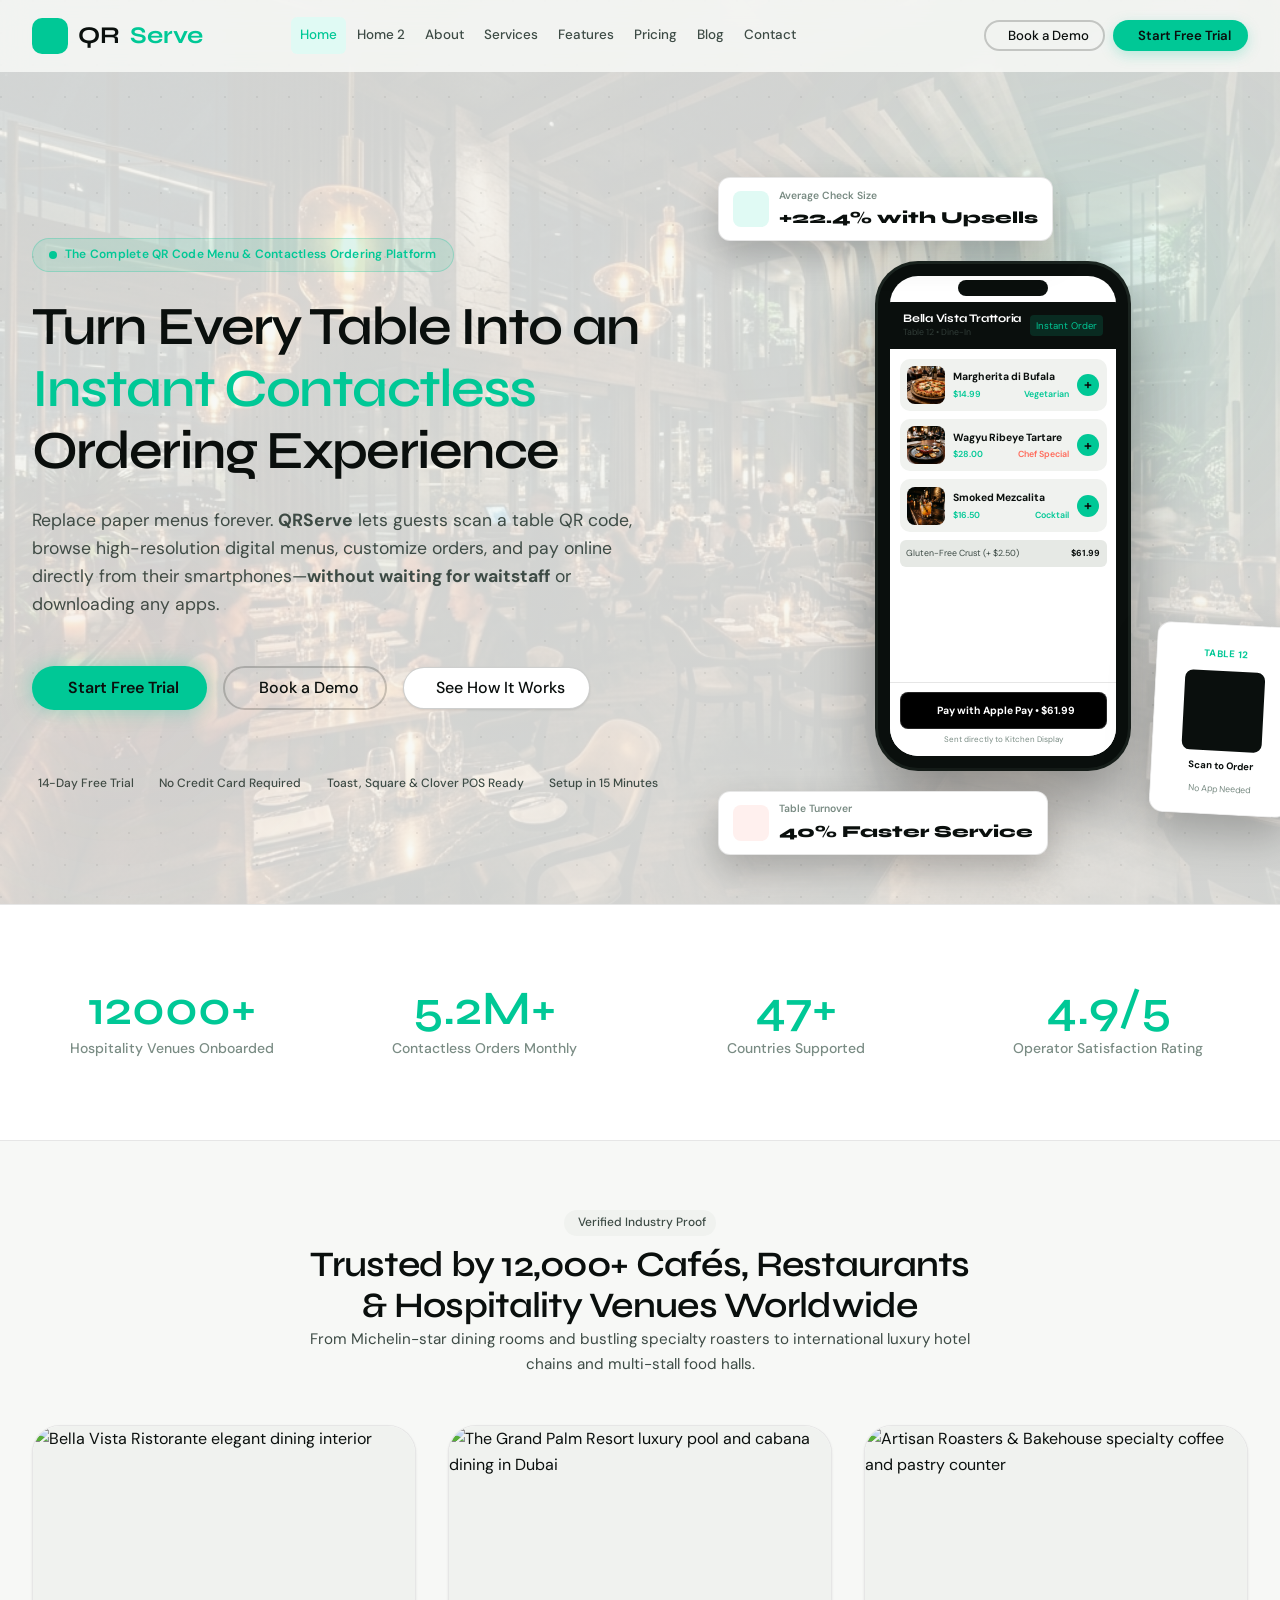
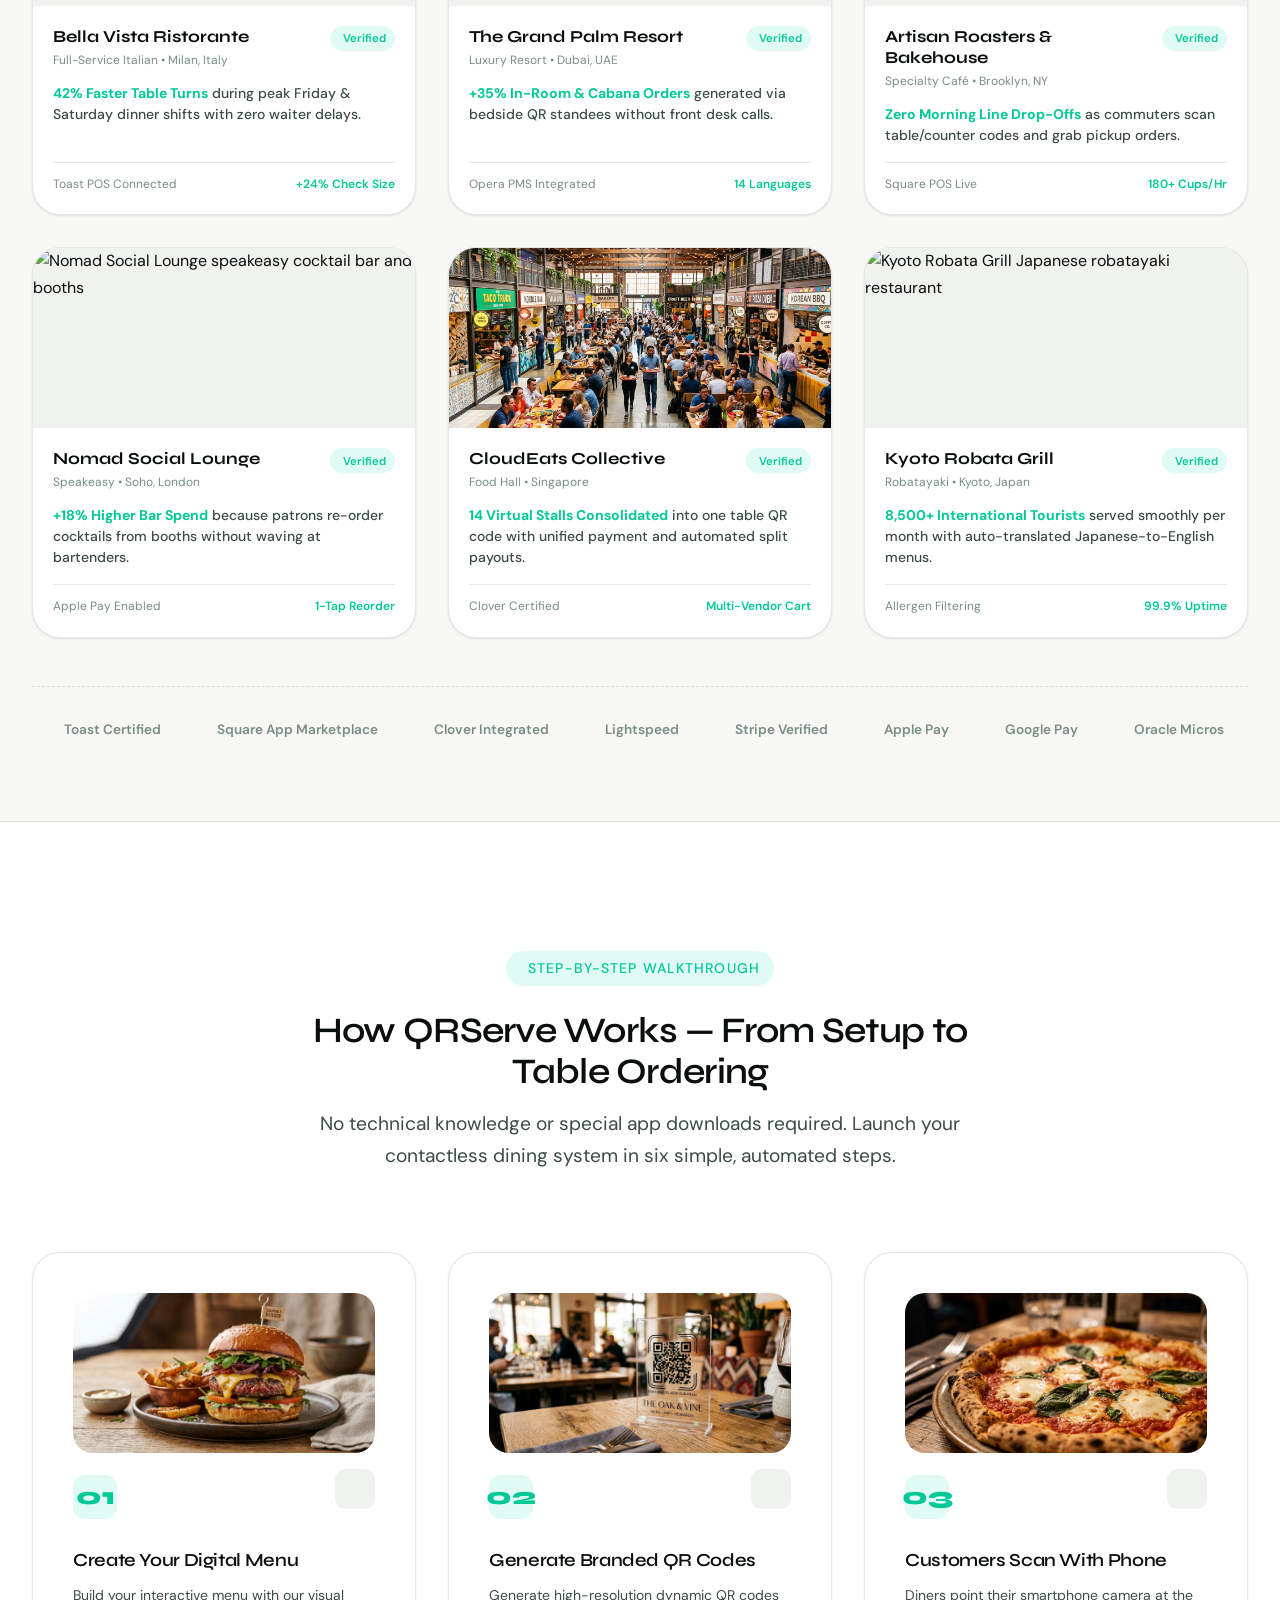
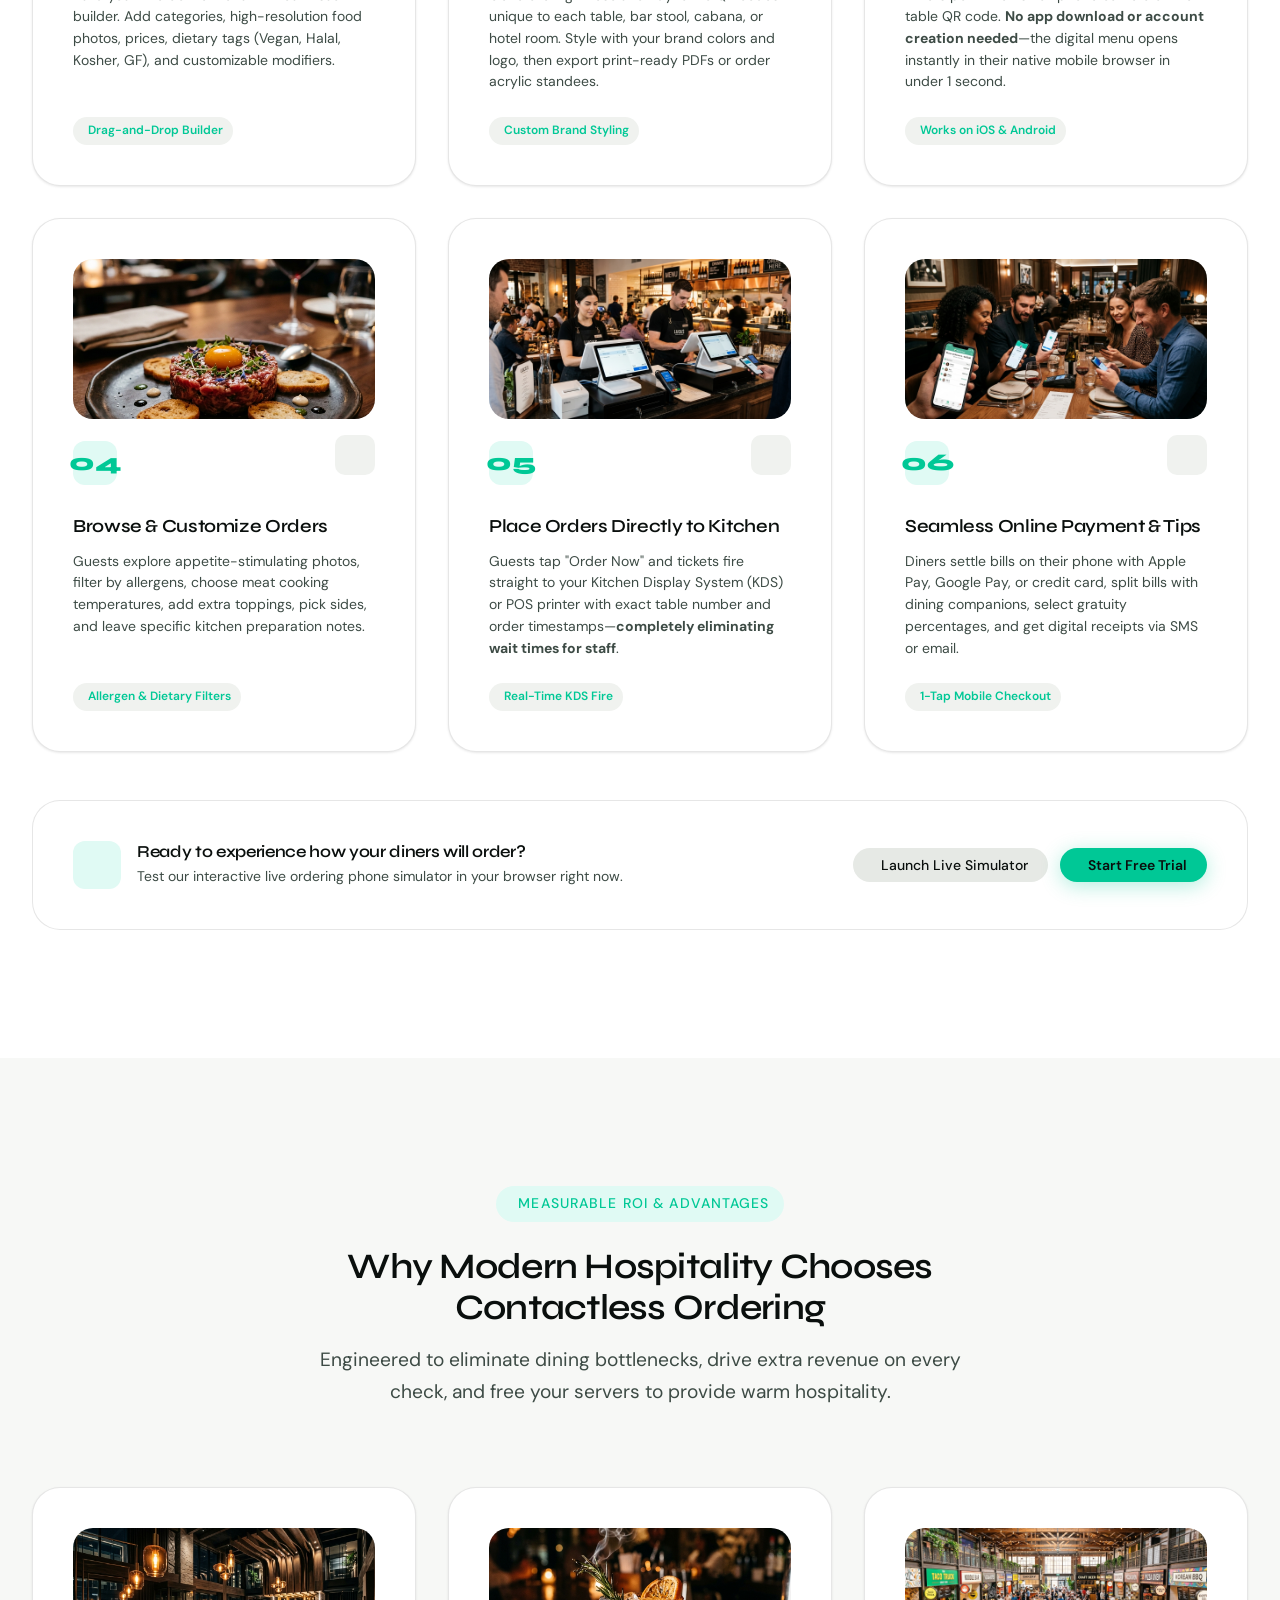
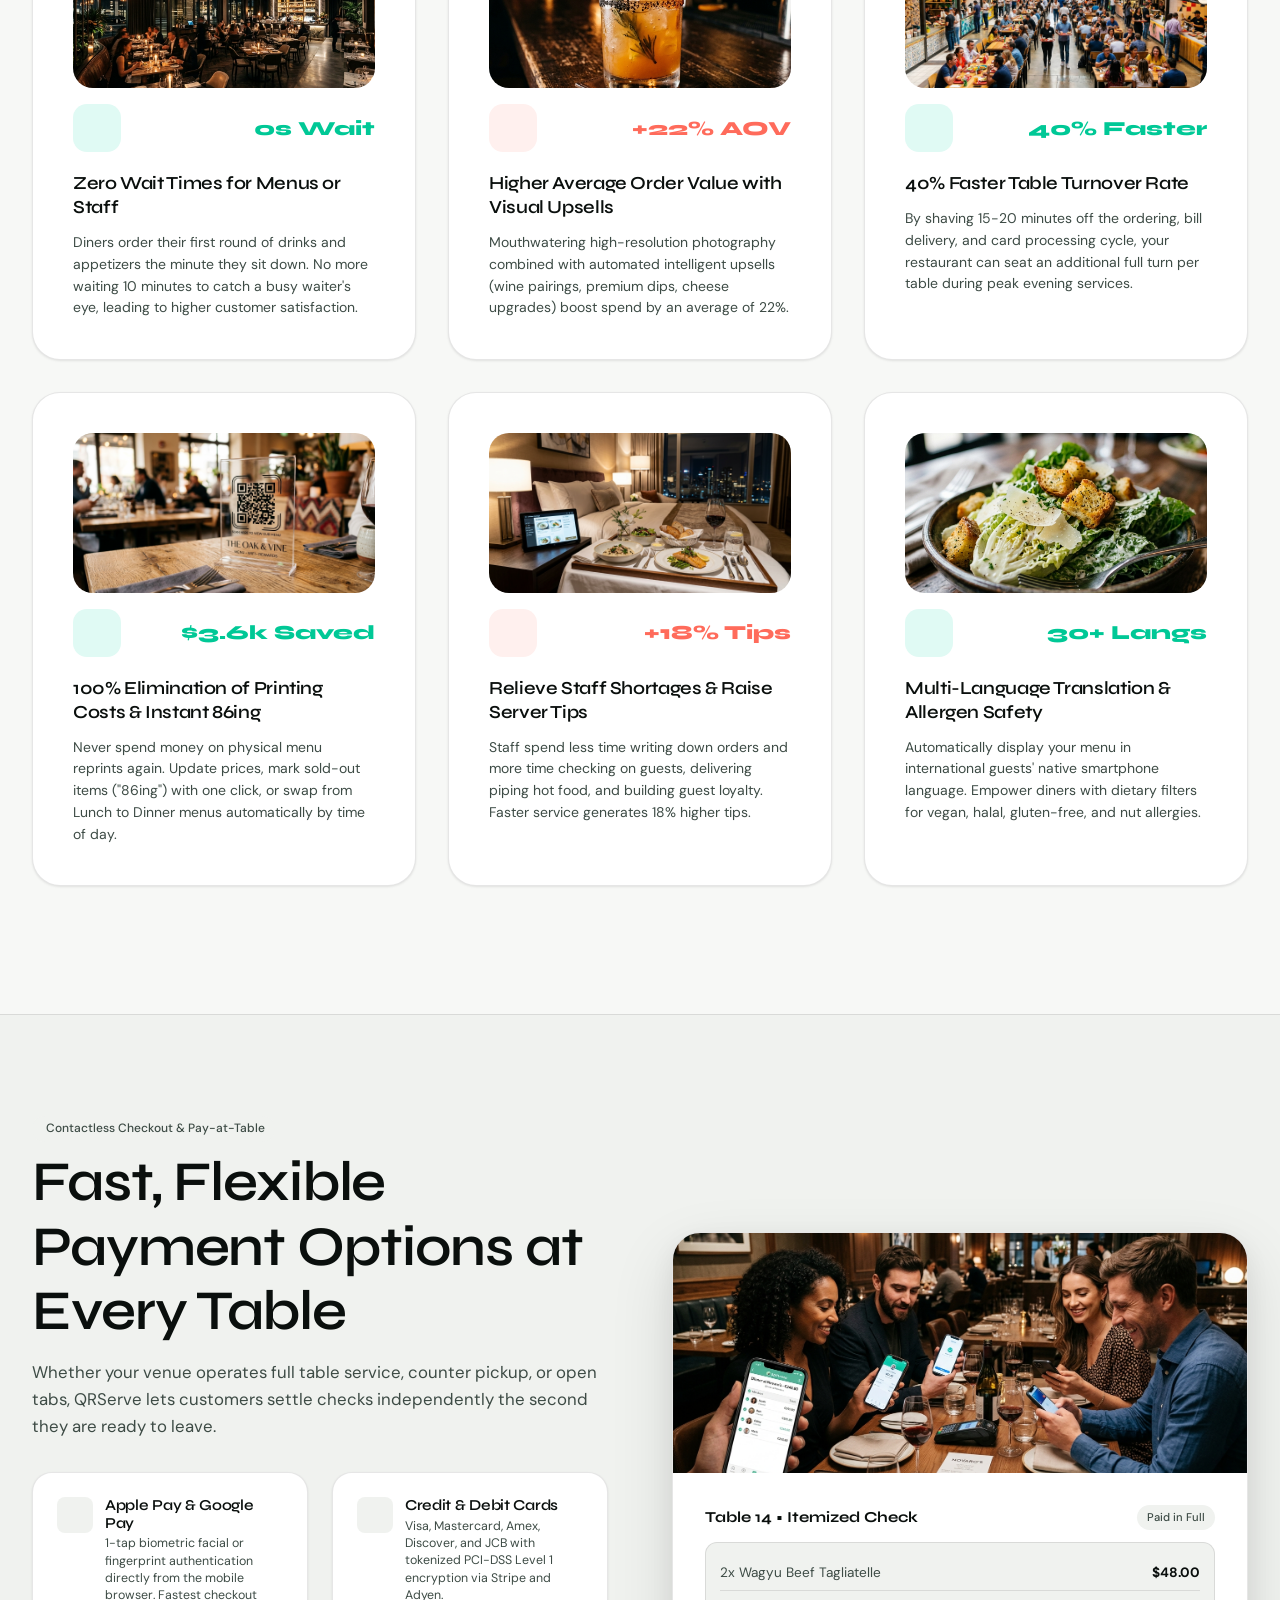
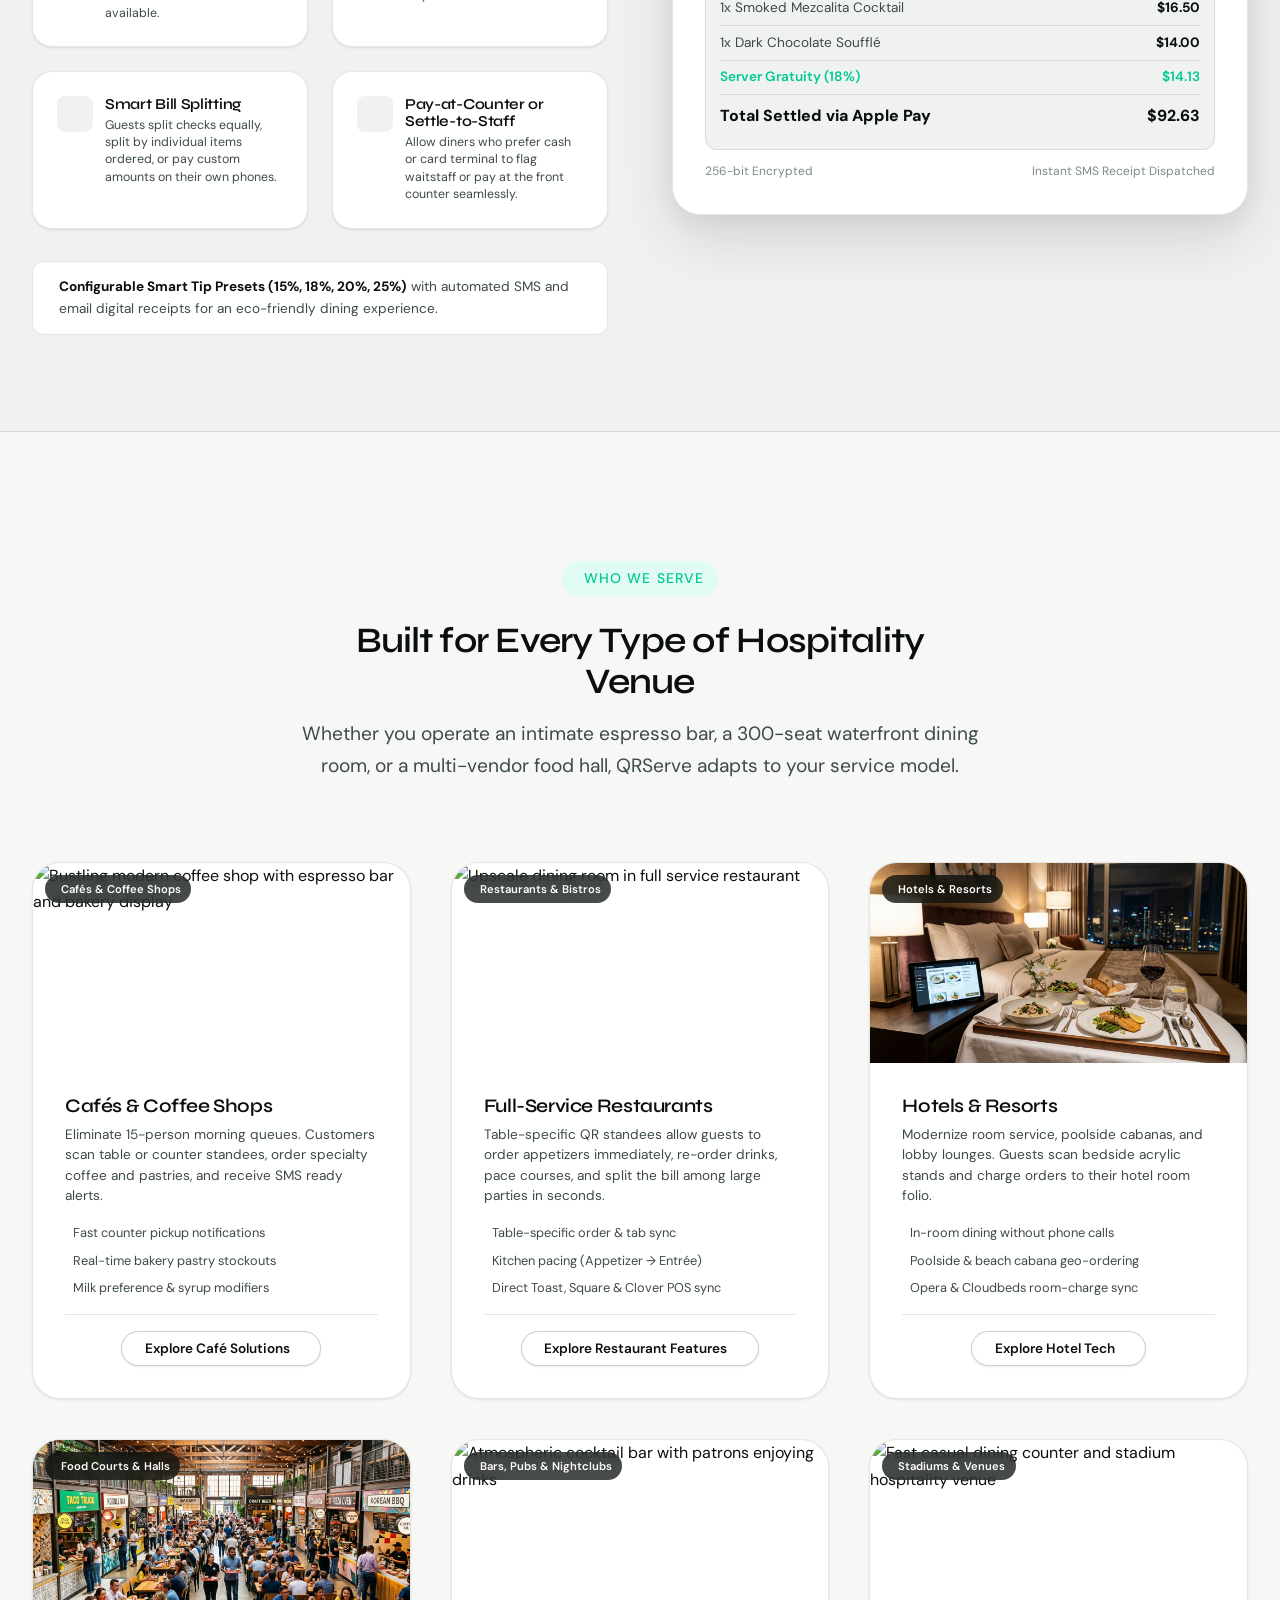
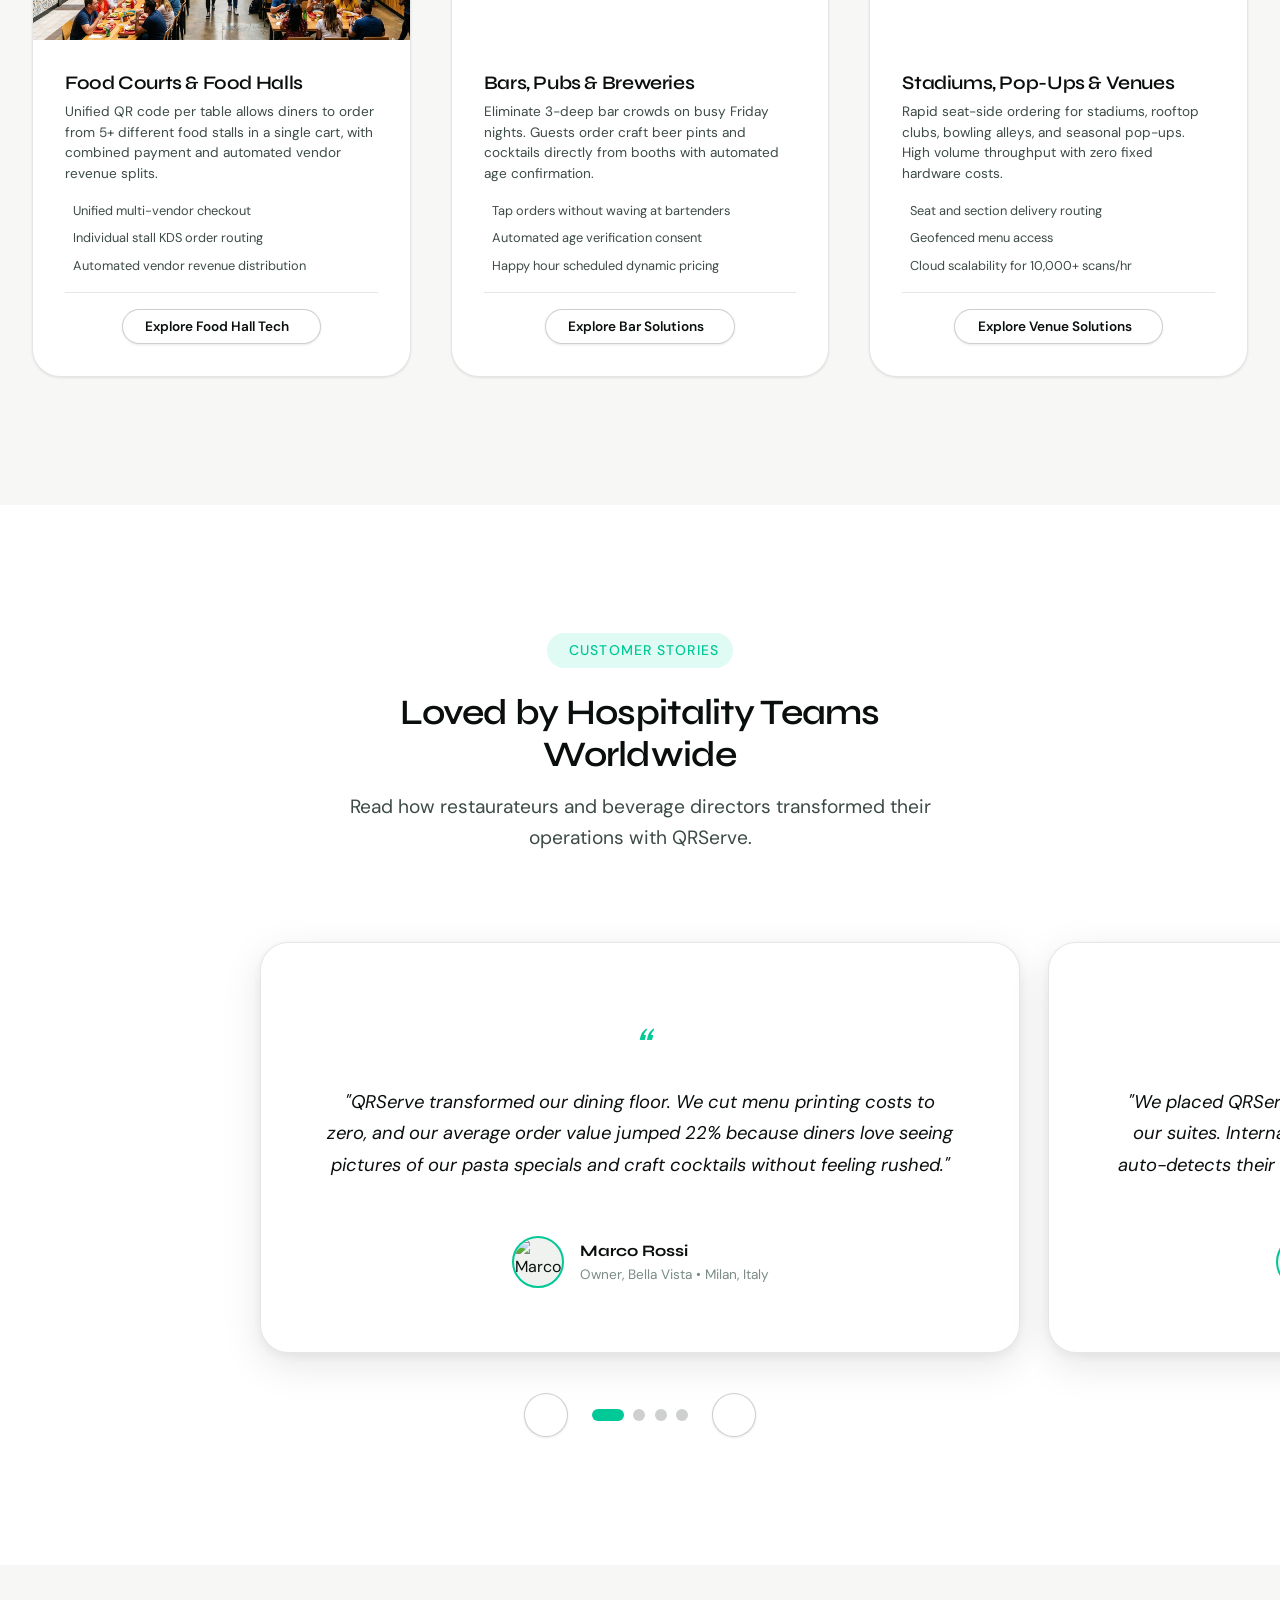
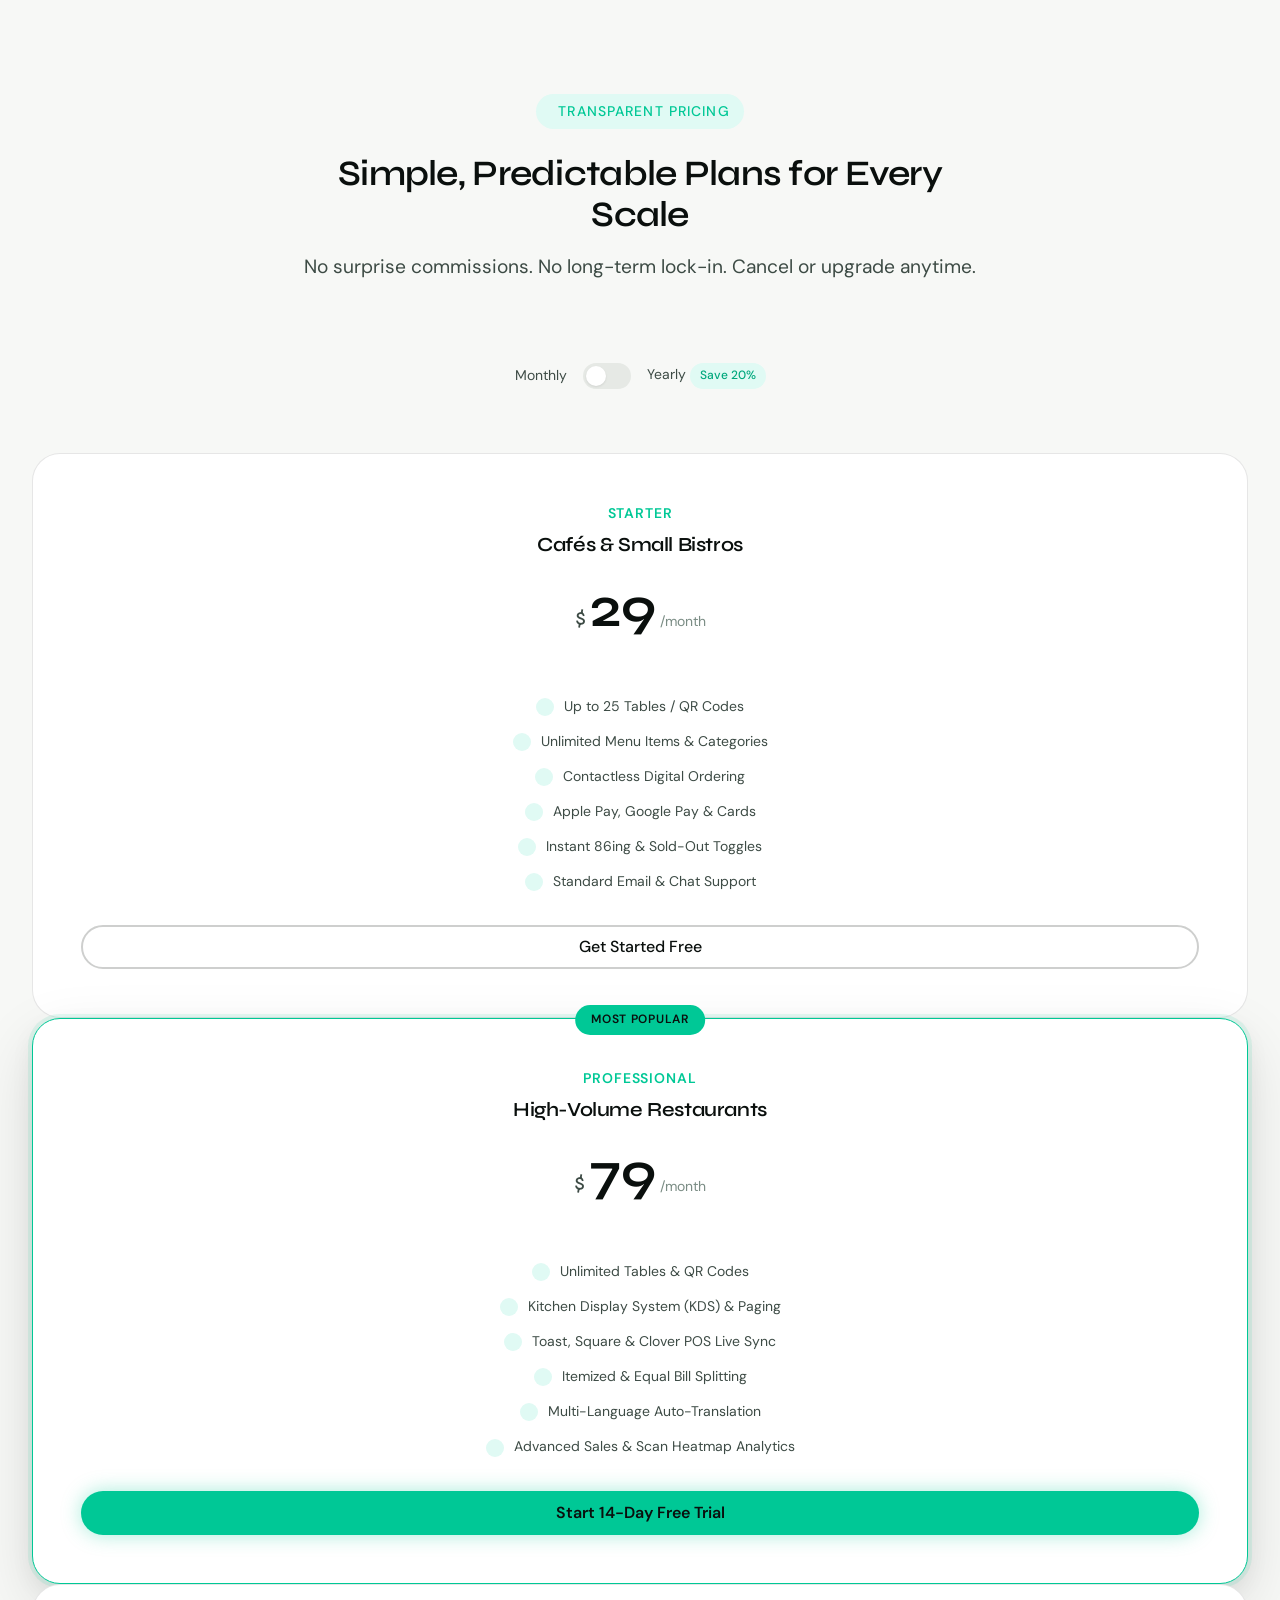
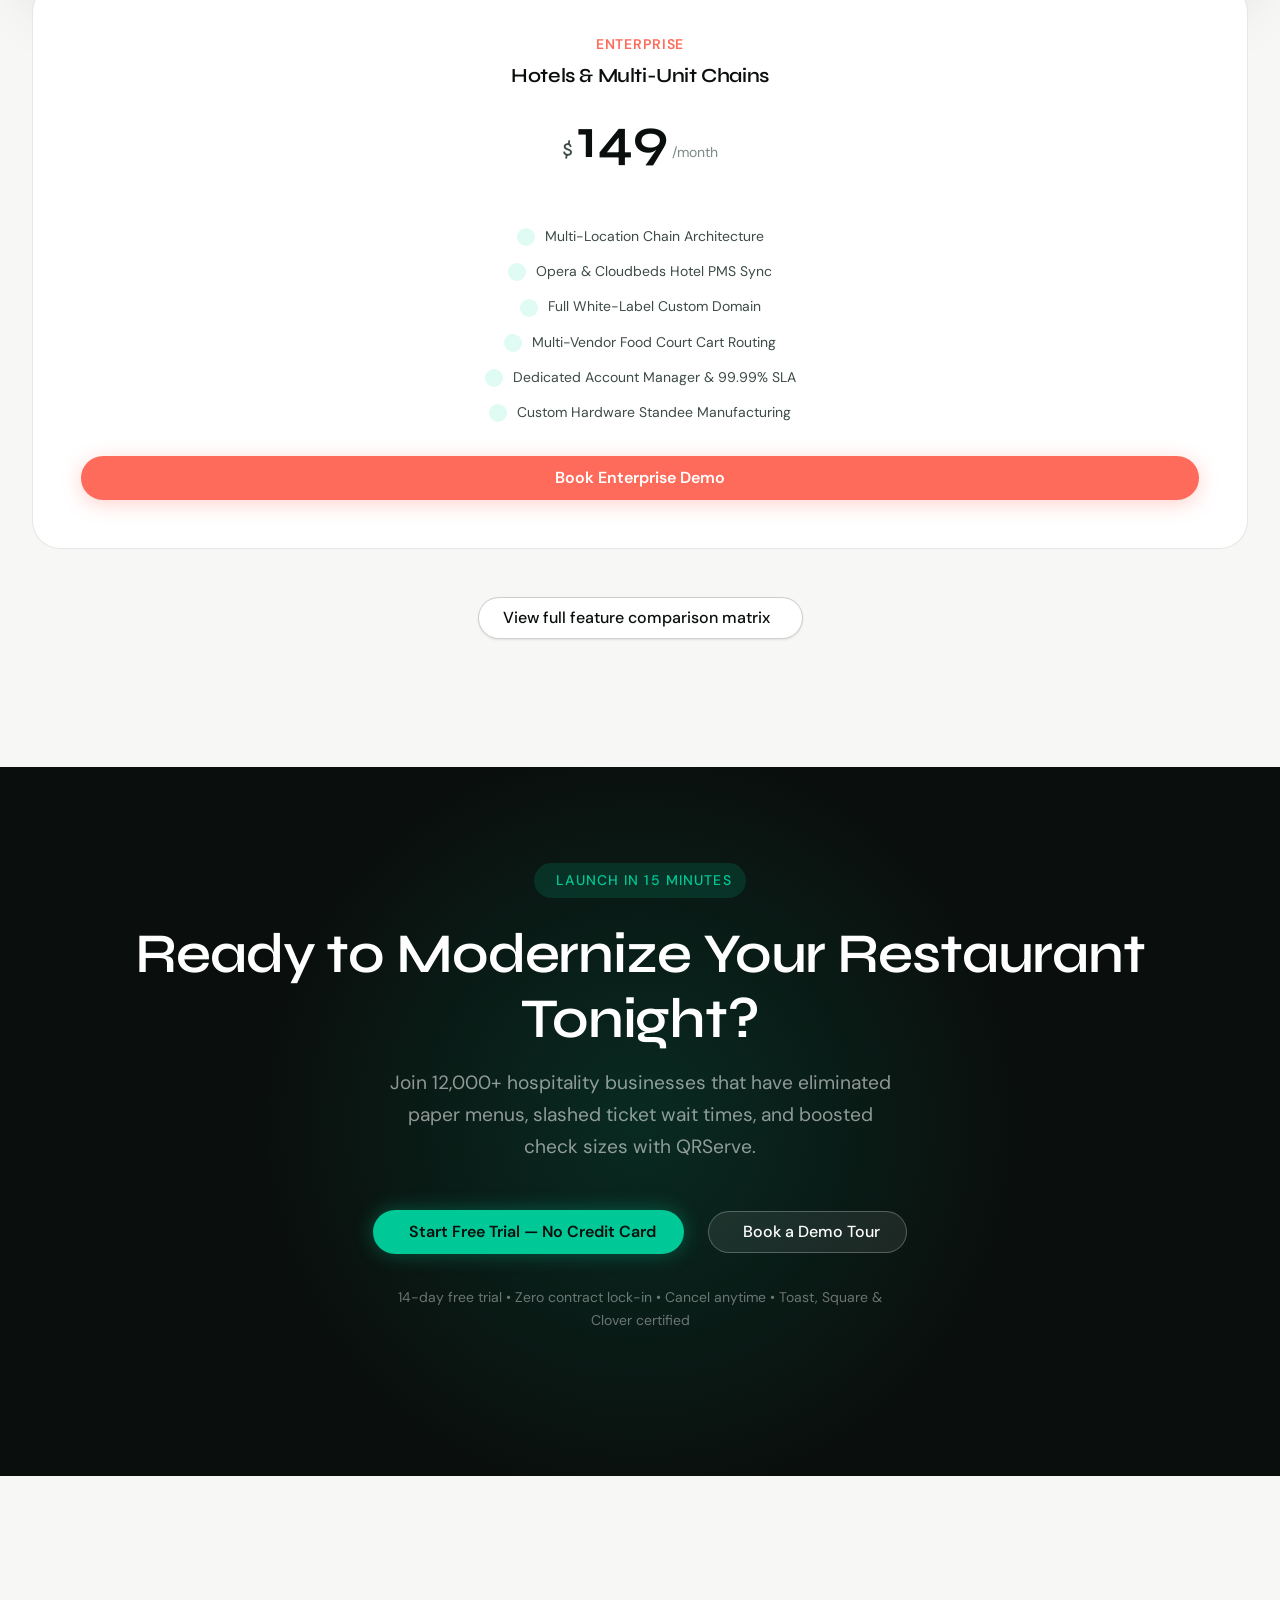
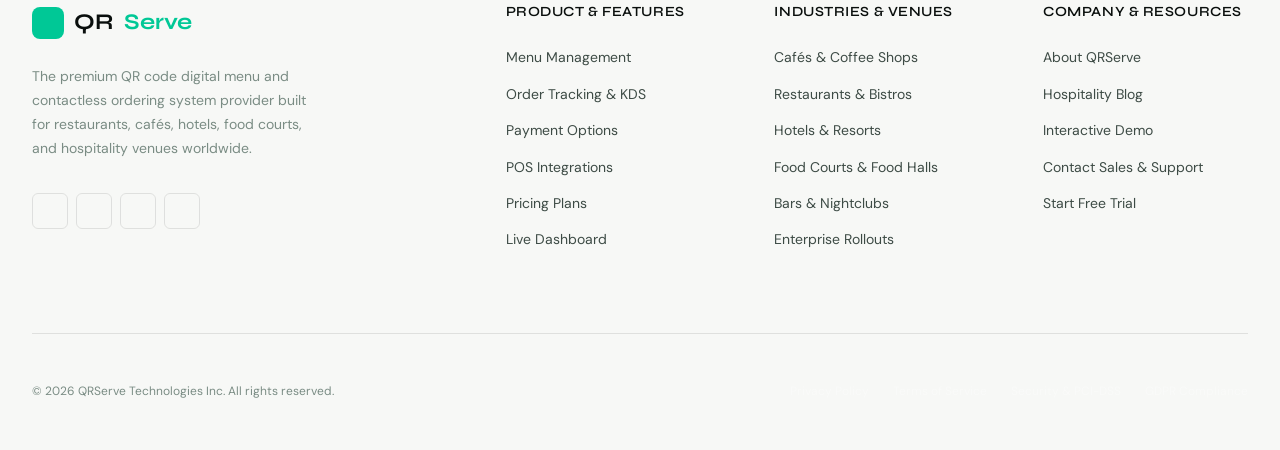
==== commit d1f144cf: "Fix auth pages navbar, corner actions, page name badges, mobile sync cards, CTA button centering, an" ====
--- a/index.html
+++ b/index.html
@@ -101,8 +101,8 @@
       display: flex;
       align-items: center;
       justify-content: center;
-      padding-block: 2.75rem;
-      min-height: 560px;
+      padding-block: 4.5rem;
+      min-height: 640px;
     }
 
     .phone-mockup-frame {
@@ -246,8 +246,8 @@
     /* Standee Mockup Beside Phone */
     .standee-mockup {
       position: absolute;
-      right: -35px;
-      bottom: 35px;
+      right: -45px;
+      bottom: 25px;
       width: 140px;
       background: var(--clr-surface);
       border: 1.5px solid var(--clr-border);
@@ -278,7 +278,7 @@
       background: var(--clr-surface);
       border: 1.5px solid var(--clr-border);
       border-radius: var(--radius-md);
-      padding: 0.65rem 0.95rem;
+      padding: 0.55rem 0.85rem;
       box-shadow: 0 15px 35px rgba(0,0,0,0.22);
       z-index: 4;
       display: flex;
@@ -288,14 +288,14 @@
     }
 
     .hero-badge-stat--top {
-      top: 0;
-      left: -35px;
+      top: -15px;
+      left: -40px;
       animation: float-1 4.5s ease-in-out infinite;
     }
 
     .hero-badge-stat--bottom {
-      bottom: 0;
-      left: -35px;
+      bottom: -15px;
+      left: -40px;
       animation: float-2 4s ease-in-out 0.5s infinite;
     }
 
@@ -317,7 +317,7 @@
       margin-block-start: var(--sp-6);
     }
 
-    @media (max-width: 992px) {
+    @media (max-width: 1024px) {
       .capabilities-grid {
         grid-template-columns: 1fr;
       }
@@ -325,11 +325,16 @@
         grid-template-columns: 1fr;
         text-align: center;
       }
+      .hero__badge-pill,
+      .hero__desc {
+        margin-inline: auto !important;
+      }
       .hero-trust-proof {
         justify-content: center;
       }
       .hero__actions {
-        justify-content: center;
+        justify-content: center !important;
+        margin-inline: auto;
       }
       .hero__visual-wrap {
         flex-direction: column;
@@ -361,6 +366,45 @@
       }
       .hero-badge-stat--bottom {
         order: 4;
+      }
+
+      /* Center Simulator Callout Card CTA buttons at 768px & 1024px */
+      .hiw-simulator-callout {
+        flex-direction: column !important;
+        text-align: center !important;
+        justify-content: center !important;
+        align-items: center !important;
+        gap: var(--sp-4) !important;
+        padding: var(--sp-6) var(--sp-5) !important;
+      }
+      .hiw-simulator-callout__content {
+        display: flex;
+        flex-direction: row;
+        align-items: center;
+        justify-content: center;
+        text-align: left;
+        margin-inline: auto;
+      }
+      .hiw-simulator-callout__actions {
+        width: 100% !important;
+        display: flex !important;
+        justify-content: center !important;
+        align-items: center !important;
+        margin-inline: auto !important;
+      }
+      .hiw-simulator-callout__actions .btn {
+        text-align: center !important;
+        justify-content: center !important;
+      }
+    }
+
+    @media (max-width: 640px) {
+      .hiw-simulator-callout__content {
+        flex-direction: column;
+        text-align: center;
+      }
+      .hiw-simulator-callout__icon {
+        margin-inline: auto;
       }
     }
 
@@ -586,6 +630,211 @@
         align-items: flex-start;
         gap: 0.35rem;
       }
+    }
+
+    /* Home 1 Pricing Cards: Center-aligned points and card content */
+    .pricing-grid .pricing-card {
+      text-align: center;
+      display: flex;
+      flex-direction: column;
+      align-items: center;
+    }
+
+    .pricing-grid .pricing-card__tier {
+      text-align: center;
+      width: 100%;
+    }
+
+    .pricing-grid .pricing-card h3 {
+      text-align: center;
+      width: 100%;
+    }
+
+    .pricing-grid .pricing-card__price {
+      display: flex;
+      align-items: baseline;
+      justify-content: center;
+      gap: 0.25rem;
+      width: 100%;
+    }
+
+    .pricing-grid .pricing-card__features {
+      width: 100%;
+      display: flex;
+      flex-direction: column;
+      align-items: center;
+      justify-content: center;
+      gap: 0.75rem;
+      margin-block: var(--sp-4);
+      padding: 0;
+      list-style: none;
+    }
+
+    .pricing-grid .pricing-feature {
+      display: flex;
+      align-items: center;
+      justify-content: center;
+      text-align: center;
+      gap: 0.625rem;
+      width: 100%;
+      font-size: var(--size-small);
+      color: var(--clr-text-secondary);
+    }
+
+    .pricing-grid .pricing-card > .btn {
+      width: 100%;
+      text-align: center;
+      justify-content: center;
+    }
+
+    /* Industry Cards CTA buttons: Center aligned */
+    .industry-card__footer {
+      margin-block-start: auto;
+      padding-block-start: 1rem;
+      border-block-start: 1px solid var(--clr-border);
+      display: flex;
+      align-items: center;
+      justify-content: center;
+      text-align: center;
+      width: 100%;
+    }
+
+    .industry-card__footer .btn {
+      display: inline-flex;
+      align-items: center;
+      justify-content: center;
+      gap: 0.5rem;
+      padding: 0.6rem 1.4rem !important;
+      border-radius: var(--radius-pill);
+      font-size: 0.85rem;
+      font-weight: 600;
+      margin-inline: auto;
+      text-align: center;
+    }
+
+    /* Client Venue Cards with Images */
+    .client-cards-grid {
+      display: grid;
+      grid-template-columns: repeat(3, 1fr);
+      gap: var(--sp-4);
+      margin-block-end: var(--sp-6);
+    }
+
+    @media (max-width: 1024px) {
+      .client-cards-grid {
+        grid-template-columns: repeat(2, 1fr);
+      }
+    }
+
+    @media (max-width: 640px) {
+      .client-cards-grid {
+        grid-template-columns: 1fr;
+      }
+    }
+
+    .client-card {
+      background: var(--clr-surface);
+      border: 1px solid var(--clr-border);
+      border-radius: var(--radius-xl);
+      overflow: hidden;
+      padding: 0;
+      transition: all var(--transition-base);
+      display: flex;
+      flex-direction: column;
+      box-shadow: var(--shadow-sm);
+    }
+
+    .client-card:hover {
+      transform: translateY(-5px);
+      border-color: var(--clr-secondary);
+      box-shadow: var(--shadow-md);
+    }
+
+    .client-card__img-wrap {
+      position: relative;
+      width: 100%;
+      height: 180px;
+      overflow: hidden;
+      background: var(--clr-surface-2);
+    }
+
+    .client-card__img {
+      width: 100%;
+      height: 100%;
+      object-fit: cover;
+      display: block;
+      transition: transform var(--transition-slow);
+    }
+
+    .client-card:hover .client-card__img {
+      transform: scale(1.06);
+    }
+
+    .client-card__body {
+      padding: 1.25rem;
+      display: flex;
+      flex-direction: column;
+      flex: 1;
+    }
+
+    .client-card__top {
+      display: flex;
+      align-items: flex-start;
+      justify-content: space-between;
+      gap: 0.5rem;
+      margin-block-end: 0.75rem;
+    }
+
+    .client-card__name {
+      font-family: var(--font-heading);
+      font-weight: 700;
+      font-size: 1.05rem;
+      color: var(--clr-text-primary);
+      line-height: 1.25;
+    }
+
+    .client-card__type {
+      font-size: var(--size-xs);
+      color: var(--clr-text-muted);
+      margin-block-start: 0.25rem;
+    }
+
+    .client-card__badge {
+      display: inline-flex;
+      align-items: center;
+      gap: 0.25rem;
+      font-size: 0.7rem;
+      font-weight: 600;
+      padding: 0.2rem 0.55rem;
+      border-radius: var(--radius-pill);
+      background: var(--clr-secondary-light);
+      color: var(--clr-secondary);
+      white-space: nowrap;
+      flex-shrink: 0;
+    }
+
+    .client-card__metric {
+      font-size: 0.875rem;
+      color: var(--clr-text-secondary);
+      line-height: 1.5;
+      font-weight: 500;
+      margin-block-end: 1rem;
+    }
+
+    .client-card__metric strong {
+      color: var(--clr-secondary);
+      font-weight: 700;
+    }
+
+    .client-card__footer {
+      margin-block-start: auto;
+      padding-block-start: 0.75rem;
+      border-block-start: 1px solid var(--clr-border);
+      display: flex;
+      align-items: center;
+      justify-content: space-between;
+      font-size: var(--size-xs);
+      color: var(--clr-text-muted);
     }
   </style>
 </head>
@@ -910,7 +1159,10 @@
         <div class="client-cards-grid">
           <!-- Client 1 -->
           <div class="client-card reveal">
-            <div>
+            <div class="client-card__img-wrap">
+              <img src="https://images.unsplash.com/photo-1550966871-3ed3cdb5ed0c?w=600&auto=format&fit=crop&q=80" alt="Bella Vista Ristorante elegant dining interior" class="client-card__img" loading="lazy" />
+            </div>
+            <div class="client-card__body">
               <div class="client-card__top">
                 <div>
                   <div class="client-card__name">Bella Vista Ristorante</div>
@@ -921,16 +1173,19 @@
               <div class="client-card__metric">
                 <strong>42% Faster Table Turns</strong> during peak Friday &amp; Saturday dinner shifts with zero waiter delays.
               </div>
-            </div>
-            <div class="client-card__footer">
-              <span>Toast POS Connected</span>
-              <span style="color:var(--clr-secondary);font-weight:600;">+24% Check Size</span>
+              <div class="client-card__footer">
+                <span>Toast POS Connected</span>
+                <span style="color:var(--clr-secondary);font-weight:600;">+24% Check Size</span>
+              </div>
             </div>
           </div>
 
           <!-- Client 2 -->
           <div class="client-card reveal reveal--delay-1">
-            <div>
+            <div class="client-card__img-wrap">
+              <img src="https://images.unsplash.com/photo-1566073771259-6a8506099945?w=600&auto=format&fit=crop&q=80" alt="The Grand Palm Resort luxury pool and cabana dining in Dubai" class="client-card__img" loading="lazy" />
+            </div>
+            <div class="client-card__body">
               <div class="client-card__top">
                 <div>
                   <div class="client-card__name">The Grand Palm Resort</div>
@@ -941,16 +1196,19 @@
               <div class="client-card__metric">
                 <strong>+35% In-Room &amp; Cabana Orders</strong> generated via bedside QR standees without front desk calls.
               </div>
-            </div>
-            <div class="client-card__footer">
-              <span>Opera PMS Integrated</span>
-              <span style="color:var(--clr-secondary);font-weight:600;">14 Languages</span>
+              <div class="client-card__footer">
+                <span>Opera PMS Integrated</span>
+                <span style="color:var(--clr-secondary);font-weight:600;">14 Languages</span>
+              </div>
             </div>
           </div>
 
           <!-- Client 3 -->
           <div class="client-card reveal reveal--delay-2">
-            <div>
+            <div class="client-card__img-wrap">
+              <img src="https://images.unsplash.com/photo-1442512595331-e89e73853f31?w=600&auto=format&fit=crop&q=80" alt="Artisan Roasters & Bakehouse specialty coffee and pastry counter" class="client-card__img" loading="lazy" />
+            </div>
+            <div class="client-card__body">
               <div class="client-card__top">
                 <div>
                   <div class="client-card__name">Artisan Roasters &amp; Bakehouse</div>
@@ -961,16 +1219,19 @@
               <div class="client-card__metric">
                 <strong>Zero Morning Line Drop-Offs</strong> as commuters scan table/counter codes and grab pickup orders.
               </div>
-            </div>
-            <div class="client-card__footer">
-              <span>Square POS Live</span>
-              <span style="color:var(--clr-secondary);font-weight:600;">180+ Cups/Hr</span>
+              <div class="client-card__footer">
+                <span>Square POS Live</span>
+                <span style="color:var(--clr-secondary);font-weight:600;">180+ Cups/Hr</span>
+              </div>
             </div>
           </div>
 
           <!-- Client 4 -->
           <div class="client-card reveal">
-            <div>
+            <div class="client-card__img-wrap">
+              <img src="https://images.unsplash.com/photo-1514933651103-005eec06c04b?w=600&auto=format&fit=crop&q=80" alt="Nomad Social Lounge speakeasy cocktail bar and booths" class="client-card__img" loading="lazy" />
+            </div>
+            <div class="client-card__body">
               <div class="client-card__top">
                 <div>
                   <div class="client-card__name">Nomad Social Lounge</div>
@@ -981,16 +1242,19 @@
               <div class="client-card__metric">
                 <strong>+18% Higher Bar Spend</strong> because patrons re-order cocktails from booths without waving at bartenders.
               </div>
-            </div>
-            <div class="client-card__footer">
-              <span>Apple Pay Enabled</span>
-              <span style="color:var(--clr-secondary);font-weight:600;">1-Tap Reorder</span>
+              <div class="client-card__footer">
+                <span>Apple Pay Enabled</span>
+                <span style="color:var(--clr-secondary);font-weight:600;">1-Tap Reorder</span>
+              </div>
             </div>
           </div>
 
           <!-- Client 5 -->
           <div class="client-card reveal reveal--delay-1">
-            <div>
+            <div class="client-card__img-wrap">
+              <img src="assets/images/blog/food_hall.jpg" alt="CloudEats Collective multi-vendor food hall" class="client-card__img" loading="lazy" />
+            </div>
+            <div class="client-card__body">
               <div class="client-card__top">
                 <div>
                   <div class="client-card__name">CloudEats Collective</div>
@@ -1001,16 +1265,19 @@
               <div class="client-card__metric">
                 <strong>14 Virtual Stalls Consolidated</strong> into one table QR code with unified payment and automated split payouts.
               </div>
-            </div>
-            <div class="client-card__footer">
-              <span>Clover Certified</span>
-              <span style="color:var(--clr-secondary);font-weight:600;">Multi-Vendor Cart</span>
+              <div class="client-card__footer">
+                <span>Clover Certified</span>
+                <span style="color:var(--clr-secondary);font-weight:600;">Multi-Vendor Cart</span>
+              </div>
             </div>
           </div>
 
           <!-- Client 6 -->
           <div class="client-card reveal reveal--delay-2">
-            <div>
+            <div class="client-card__img-wrap">
+              <img src="https://images.unsplash.com/photo-1552611052-33e04de081de?w=600&auto=format&fit=crop&q=80" alt="Kyoto Robata Grill Japanese robatayaki restaurant" class="client-card__img" loading="lazy" />
+            </div>
+            <div class="client-card__body">
               <div class="client-card__top">
                 <div>
                   <div class="client-card__name">Kyoto Robata Grill</div>
@@ -1021,10 +1288,10 @@
               <div class="client-card__metric">
                 <strong>8,500+ International Tourists</strong> served smoothly per month with auto-translated Japanese-to-English menus.
               </div>
-            </div>
-            <div class="client-card__footer">
-              <span>Allergen Filtering</span>
-              <span style="color:var(--clr-secondary);font-weight:600;">99.9% Uptime</span>
+              <div class="client-card__footer">
+                <span>Allergen Filtering</span>
+                <span style="color:var(--clr-secondary);font-weight:600;">99.9% Uptime</span>
+              </div>
             </div>
           </div>
         </div>
@@ -1168,17 +1435,17 @@
         </div>
 
         <!-- Highlight Callout Box -->
-        <div style="background:var(--clr-surface);border:1px solid var(--clr-border);border-radius:var(--radius-xl);padding:var(--sp-5);margin-block-start:var(--sp-6);display:flex;align-items:center;justify-content:space-between;flex-wrap:wrap;gap:1rem;">
-          <div style="display:flex;align-items:center;gap:1rem;">
-            <div style="width:48px;height:48px;border-radius:12px;background:var(--clr-secondary-light);color:var(--clr-secondary);display:flex;align-items:center;justify-content:center;font-size:1.5rem;flex-shrink:0;">
+        <div class="hiw-simulator-callout">
+          <div class="hiw-simulator-callout__content">
+            <div class="hiw-simulator-callout__icon" aria-hidden="true">
               <i class="ri-sparkling-fill"></i>
             </div>
-            <div>
+            <div class="hiw-simulator-callout__text">
               <h4 style="font-size:1.05rem;color:var(--clr-text-primary);margin-block-end:0.2rem;">Ready to experience how your diners will order?</h4>
               <p style="font-size:0.875rem;color:var(--clr-text-secondary);margin:0;">Test our interactive live ordering phone simulator in your browser right now.</p>
             </div>
           </div>
-          <div style="display:flex;gap:0.75rem;">
+          <div class="hiw-simulator-callout__actions">
             <a href="demo.html" class="btn btn--secondary btn--sm">
               <i class="ri-play-circle-line"></i> Launch Live Simulator
             </a>
@@ -1452,7 +1719,7 @@
                 <li class="industry-bullet-item"><i class="ri-check-line"></i> Milk preference &amp; syrup modifiers</li>
               </ul>
               <div class="industry-card__footer">
-                <a href="features.html" class="btn btn--ghost btn--sm" style="padding-inline:0;">Explore Café Solutions <i class="ri-arrow-right-line"></i></a>
+                <a href="features.html" class="btn btn--ghost btn--sm">Explore Café Solutions <i class="ri-arrow-right-line"></i></a>
               </div>
             </div>
           </article>
@@ -1472,7 +1739,7 @@
                 <li class="industry-bullet-item"><i class="ri-check-line"></i> Direct Toast, Square &amp; Clover POS sync</li>
               </ul>
               <div class="industry-card__footer">
-                <a href="features.html" class="btn btn--ghost btn--sm" style="padding-inline:0;">Explore Restaurant Features <i class="ri-arrow-right-line"></i></a>
+                <a href="features.html" class="btn btn--ghost btn--sm">Explore Restaurant Features <i class="ri-arrow-right-line"></i></a>
               </div>
             </div>
           </article>
@@ -1492,7 +1759,7 @@
                 <li class="industry-bullet-item"><i class="ri-check-line"></i> Opera &amp; Cloudbeds room-charge sync</li>
               </ul>
               <div class="industry-card__footer">
-                <a href="features.html" class="btn btn--ghost btn--sm" style="padding-inline:0;">Explore Hotel Tech <i class="ri-arrow-right-line"></i></a>
+                <a href="features.html" class="btn btn--ghost btn--sm">Explore Hotel Tech <i class="ri-arrow-right-line"></i></a>
               </div>
             </div>
           </article>
@@ -1512,7 +1779,7 @@
                 <li class="industry-bullet-item"><i class="ri-check-line"></i> Automated vendor revenue distribution</li>
               </ul>
               <div class="industry-card__footer">
-                <a href="features.html" class="btn btn--ghost btn--sm" style="padding-inline:0;">Explore Food Hall Tech <i class="ri-arrow-right-line"></i></a>
+                <a href="features.html" class="btn btn--ghost btn--sm">Explore Food Hall Tech <i class="ri-arrow-right-line"></i></a>
               </div>
             </div>
           </article>
@@ -1532,7 +1799,7 @@
                 <li class="industry-bullet-item"><i class="ri-check-line"></i> Happy hour scheduled dynamic pricing</li>
               </ul>
               <div class="industry-card__footer">
-                <a href="features.html" class="btn btn--ghost btn--sm" style="padding-inline:0;">Explore Bar Solutions <i class="ri-arrow-right-line"></i></a>
+                <a href="features.html" class="btn btn--ghost btn--sm">Explore Bar Solutions <i class="ri-arrow-right-line"></i></a>
               </div>
             </div>
           </article>
@@ -1552,7 +1819,7 @@
                 <li class="industry-bullet-item"><i class="ri-check-line"></i> Cloud scalability for 10,000+ scans/hr</li>
               </ul>
               <div class="industry-card__footer">
-                <a href="features.html" class="btn btn--ghost btn--sm" style="padding-inline:0;">Explore Venue Solutions <i class="ri-arrow-right-line"></i></a>
+                <a href="features.html" class="btn btn--ghost btn--sm">Explore Venue Solutions <i class="ri-arrow-right-line"></i></a>
               </div>
             </div>
           </article>
@@ -1561,123 +1828,7 @@
     </section>
 
 
-    <!-- ===================== RESTAURANT DASHBOARD LIVE PREVIEW ===================== -->
-    <section class="section" aria-labelledby="db-preview-heading">
-      <div class="container">
-        <div class="section-header centered">
-          <span class="section-label">
-            <i class="ri-dashboard-line" aria-hidden="true"></i> Restaurant Management Dashboard
-          </span>
-          <h2 id="db-preview-heading">Control Every Table, Ticket &amp; Menu From One Screen</h2>
-          <p>
-            An intuitive management console designed specifically for restaurant operators, general managers, and head chefs.
-          </p>
-        </div>
-
-        <div class="dashboard-preview reveal">
-          <div class="dashboard-preview__topbar">
-            <div style="display:flex;align-items:center;gap:1rem;">
-              <div class="dashboard-preview__dots" aria-hidden="true">
-                <div class="dashboard-preview__dot dp-dot-red"></div>
-                <div class="dashboard-preview__dot dp-dot-yellow"></div>
-                <div class="dashboard-preview__dot dp-dot-green"></div>
-              </div>
-              <span style="font-size:0.7rem;color:var(--clr-text-muted);font-family:var(--font-mono);">
-                dashboard.qrserve.io &bull; Bella Vista Restaurant &amp; Enoteca
-              </span>
-            </div>
-            <div style="display:flex;gap:0.5rem;align-items:center;">
-              <div style="width:8px;height:8px;border-radius:50%;background:var(--clr-secondary);"></div>
-              <span style="font-size:0.65rem;color:var(--clr-secondary);font-weight:600;">9 Active Tables Online</span>
-            </div>
-          </div>
-
-          <div class="db-preview-grid">
-            <div class="db-preview-sidebar" aria-hidden="true">
-              <div style="font-family:var(--font-heading);font-size:0.9rem;font-weight:700;color:#fff;margin-block-end:1rem;padding-block-end:0.75rem;border-block-end:1px solid rgba(255,255,255,0.08);">
-                <i class="ri-qr-code-line" style="color:var(--clr-secondary);margin-inline-end:0.5rem;"></i> QRServe
-              </div>
-              <div class="db-preview-nav-item active"><i class="ri-dashboard-line"></i> Overview</div>
-              <div class="db-preview-nav-item"><i class="ri-layout-grid-line"></i> Digital Menu</div>
-              <div class="db-preview-nav-item"><i class="ri-qr-code-line"></i> QR Studio</div>
-              <div class="db-preview-nav-item"><i class="ri-table-line"></i> Floor &amp; Tables</div>
-              <div class="db-preview-nav-item"><i class="ri-file-list-3-line"></i> Orders &amp; KDS</div>
-              <div class="db-preview-nav-item"><i class="ri-bar-chart-2-line"></i> Analytics</div>
-              <div class="db-preview-nav-item"><i class="ri-settings-3-line"></i> Settings</div>
-            </div>
-
-            <div class="db-preview-content">
-              <div class="db-preview-welcome">
-                <div>
-                  <div style="font-family:var(--font-heading);font-size:0.875rem;font-weight:600;color:var(--clr-text-primary);">
-                    Good Evening, Marco &bull; Saturday Dinner Service 👋
-                  </div>
-                  <div style="font-size:0.65rem;color:var(--clr-text-muted);">
-                    All stations online &bull; Toast POS sync active &bull; Average ticket time: 8m 42s
-                  </div>
-                </div>
-                <div>
-                  <div style="background:var(--clr-secondary-light);color:var(--clr-secondary);padding:0.3rem 0.75rem;border-radius:6px;font-size:0.65rem;font-weight:600;">
-                    <i class="ri-wifi-line"></i> POS Connected
-                  </div>
-                </div>
-              </div>
-
-              <div class="db-preview-kpi-grid">
-                <div class="db-preview-kpi">
-                  <div class="db-preview-kpi__label">Today's Orders</div>
-                  <div class="db-preview-kpi__value">247</div>
-                  <div class="db-preview-kpi__trend">&uarr; 18% vs last Saturday</div>
-                </div>
-                <div class="db-preview-kpi">
-                  <div class="db-preview-kpi__label">Gross Table Revenue</div>
-                  <div class="db-preview-kpi__value">$3,284</div>
-                  <div class="db-preview-kpi__trend">&uarr; 22% average check</div>
-                </div>
-                <div class="db-preview-kpi">
-                  <div class="db-preview-kpi__label">Total QR Scans</div>
-                  <div class="db-preview-kpi__value">1,842</div>
-                  <div class="db-preview-kpi__trend">&uarr; 0 wait time recorded</div>
-                </div>
-              </div>
-
-              <div class="db-preview-orders">
-                <div class="db-preview-orders-header">
-                  <span>Live Incoming Orders (Direct from Diners)</span>
-                  <a href="dashboard.html" style="color:var(--clr-secondary);font-size:0.65rem;font-weight:600;text-decoration:none;">
-                    Open Live Feed &rarr;
-                  </a>
-                </div>
-                <div class="db-preview-order-row">
-                  <div class="order-status-dot dot--new"></div>
-                  <span style="color:var(--clr-text-primary);font-weight:600;">#1047 &bull; Table 4</span>
-                  <span style="color:var(--clr-text-muted);">2x Wagyu Ribeye &bull; 1x Mezcalita</span>
-                  <span style="color:var(--clr-secondary);font-weight:600;">$72.50 (Paid)</span>
-                </div>
-                <div class="db-preview-order-row">
-                  <div class="order-status-dot dot--prep"></div>
-                  <span style="color:var(--clr-text-primary);font-weight:600;">#1046 &bull; Table 7</span>
-                  <span style="color:var(--clr-text-muted);">3x Margherita Pizza &bull; Truffle Fries</span>
-                  <span style="color:var(--clr-secondary);font-weight:600;">$54.00 (Prep: 4m)</span>
-                </div>
-                <div class="db-preview-order-row">
-                  <div class="order-status-dot dot--ready"></div>
-                  <span style="color:var(--clr-text-primary);font-weight:600;">#1045 &bull; Table 2</span>
-                  <span style="color:var(--clr-text-muted);">1x Lava Soufflé &bull; 2x Espresso</span>
-                  <span style="color:var(--clr-secondary);font-weight:600;">Ready to Run</span>
-                </div>
-              </div>
-            </div>
-          </div>
-        </div>
-
-        <div style="text-align:center;margin-block-start:var(--sp-6);">
-          <a href="dashboard.html" class="btn btn--primary btn--lg" id="hero-db-btn">
-            <i class="ri-dashboard-line" aria-hidden="true"></i> Launch Interactive Dashboard
-          </a>
-        </div>
-      </div>
-    </section>
+
 
     <!-- ===================== TESTIMONIALS ===================== -->
     <section class="section bg-surface" aria-labelledby="testimonials-heading">
--- a/assets/css/style.css
+++ b/assets/css/style.css
@@ -1036,6 +1036,47 @@
   color: var(--clr-text-muted);
 }
 
+/* Home 1 Pricing Grid: Center Alignment */
+.pricing-grid .pricing-card {
+  text-align: center;
+  align-items: center;
+}
+
+.pricing-grid .pricing-card__tier {
+  text-align: center;
+  width: 100%;
+}
+
+.pricing-grid .pricing-card h3 {
+  text-align: center;
+  width: 100%;
+}
+
+.pricing-grid .pricing-card__price {
+  justify-content: center;
+  width: 100%;
+}
+
+.pricing-grid .pricing-card__features {
+  width: 100%;
+  align-items: center;
+  justify-content: center;
+  padding: 0;
+}
+
+.pricing-grid .pricing-feature {
+  justify-content: center;
+  text-align: center;
+  align-items: center;
+  width: 100%;
+}
+
+.pricing-grid .pricing-card > .btn {
+  width: 100%;
+  text-align: center;
+  justify-content: center;
+}
+
 /* ============================================================
    13. TESTIMONIALS
    ============================================================ */
@@ -2604,46 +2645,88 @@
 
 .client-cards-grid {
   display: grid;
-  grid-template-columns: repeat(auto-fit, minmax(280px, 1fr));
-  gap: var(--sp-3);
+  grid-template-columns: repeat(3, 1fr);
+  gap: var(--sp-4);
   margin-block-end: var(--sp-6);
+}
+
+@media (max-width: 1024px) {
+  .client-cards-grid {
+    grid-template-columns: repeat(2, 1fr);
+  }
+}
+
+@media (max-width: 640px) {
+  .client-cards-grid {
+    grid-template-columns: 1fr;
+  }
 }
 
 .client-card {
   background: var(--clr-surface);
   border: 1px solid var(--clr-border);
-  border-radius: var(--radius-lg);
-  padding: var(--sp-4);
+  border-radius: var(--radius-xl);
+  overflow: hidden;
+  padding: 0;
   transition: all var(--transition-base);
   display: flex;
   flex-direction: column;
-  justify-content: space-between;
   box-shadow: var(--shadow-sm);
 }
 
 .client-card:hover {
-  transform: translateY(-4px);
+  transform: translateY(-5px);
   border-color: var(--clr-secondary);
   box-shadow: var(--shadow-md);
 }
 
+.client-card__img-wrap {
+  position: relative;
+  width: 100%;
+  height: 180px;
+  overflow: hidden;
+  background: var(--clr-surface-2);
+}
+
+.client-card__img {
+  width: 100%;
+  height: 100%;
+  object-fit: cover;
+  display: block;
+  transition: transform var(--transition-slow);
+}
+
+.client-card:hover .client-card__img {
+  transform: scale(1.06);
+}
+
+.client-card__body {
+  padding: 1.25rem;
+  display: flex;
+  flex-direction: column;
+  flex: 1;
+}
+
 .client-card__top {
   display: flex;
-  align-items: center;
+  align-items: flex-start;
   justify-content: space-between;
+  gap: 0.5rem;
   margin-block-end: 0.75rem;
 }
 
 .client-card__name {
   font-family: var(--font-heading);
   font-weight: 700;
-  font-size: 1rem;
+  font-size: 1.05rem;
   color: var(--clr-text-primary);
+  line-height: 1.25;
 }
 
 .client-card__type {
   font-size: var(--size-xs);
   color: var(--clr-text-muted);
+  margin-block-start: 0.25rem;
 }
 
 .client-card__badge {
@@ -2652,10 +2735,12 @@
   gap: 0.25rem;
   font-size: 0.7rem;
   font-weight: 600;
-  padding: 0.2rem 0.5rem;
+  padding: 0.2rem 0.55rem;
   border-radius: var(--radius-pill);
   background: var(--clr-secondary-light);
   color: var(--clr-secondary);
+  white-space: nowrap;
+  flex-shrink: 0;
 }
 
 [data-theme="dark"] .client-card__badge {
@@ -2663,11 +2748,11 @@
 }
 
 .client-card__metric {
-  font-size: 0.85rem;
+  font-size: 0.875rem;
   color: var(--clr-text-secondary);
-  line-height: 1.45;
+  line-height: 1.5;
   font-weight: 500;
-  margin-block-start: 0.5rem;
+  margin-block-end: 1rem;
 }
 
 .client-card__metric strong {
@@ -2676,7 +2761,7 @@
 }
 
 .client-card__footer {
-  margin-block-start: 1rem;
+  margin-block-start: auto;
   padding-block-start: 0.75rem;
   border-block-start: 1px solid var(--clr-border);
   display: flex;
@@ -2817,6 +2902,118 @@
   border-radius: var(--radius-pill);
   background: var(--clr-surface-2);
   width: fit-content;
+}
+
+/* ============================================================
+   TOGGLE SWITCH COMPONENT
+   ============================================================ */
+.toggle-switch {
+  position: relative;
+  display: inline-flex;
+  align-items: center;
+  width: 44px;
+  height: 24px;
+  flex-shrink: 0;
+  cursor: pointer;
+  user-select: none;
+  -webkit-tap-highlight-color: transparent;
+}
+
+.toggle-switch input {
+  opacity: 0;
+  width: 0;
+  height: 0;
+  position: absolute;
+}
+
+.toggle-slider {
+  position: absolute;
+  cursor: pointer;
+  inset: 0;
+  background-color: var(--clr-border-strong, #3a483e);
+  transition: all var(--transition-base, 0.25s ease);
+  border-radius: 24px;
+}
+
+[data-theme="light"] .toggle-slider {
+  background-color: #d1d5db;
+}
+
+.toggle-slider::before {
+  position: absolute;
+  content: "";
+  height: 18px;
+  width: 18px;
+  left: 3px;
+  bottom: 3px;
+  background-color: #ffffff;
+  transition: transform var(--transition-base, 0.25s ease);
+  border-radius: 50%;
+  box-shadow: 0 1px 3px rgba(0, 0, 0, 0.3);
+}
+
+.toggle-switch input:checked + .toggle-slider {
+  background-color: var(--clr-secondary, #00c896);
+}
+
+.toggle-switch input:checked + .toggle-slider::before {
+  transform: translateX(20px);
+}
+
+.toggle-switch input:focus-visible + .toggle-slider {
+  outline: 2px solid var(--clr-secondary);
+  outline-offset: 2px;
+}
+
+.hiw-simulator-callout {
+  background: var(--clr-surface);
+  border: 1px solid var(--clr-border);
+  border-radius: var(--radius-xl);
+  padding: var(--sp-5);
+  margin-block-start: var(--sp-6);
+  display: flex;
+  align-items: center;
+  justify-content: space-between;
+  flex-wrap: wrap;
+  gap: 1.25rem;
+}
+
+.hiw-simulator-callout__content {
+  display: flex;
+  align-items: center;
+  gap: 1rem;
+}
+
+.hiw-simulator-callout__icon {
+  width: 48px;
+  height: 48px;
+  border-radius: 12px;
+  background: var(--clr-secondary-light);
+  color: var(--clr-secondary);
+  display: flex;
+  align-items: center;
+  justify-content: center;
+  font-size: 1.5rem;
+  flex-shrink: 0;
+}
+
+.hiw-simulator-callout__text h4 {
+  font-size: 1.05rem;
+  color: var(--clr-text-primary);
+  margin-block-end: 0.2rem;
+}
+
+.hiw-simulator-callout__text p {
+  font-size: 0.875rem;
+  color: var(--clr-text-secondary);
+  margin: 0;
+}
+
+.hiw-simulator-callout__actions {
+  display: flex;
+  gap: 0.75rem;
+  align-items: center;
+  flex-wrap: wrap;
 }
 
 /* ============================================================
@@ -3144,11 +3341,26 @@
 
 .industry-card__footer {
   margin-block-start: auto;
-  padding-block-start: 0.75rem;
+  padding-block-start: 1rem;
   border-block-start: 1px solid var(--clr-border);
   display: flex;
   align-items: center;
-  justify-content: space-between;
+  justify-content: center;
+  text-align: center;
+  width: 100%;
+}
+
+.industry-card__footer .btn {
+  display: inline-flex;
+  align-items: center;
+  justify-content: center;
+  gap: 0.5rem;
+  padding: 0.6rem 1.4rem;
+  border-radius: var(--radius-pill);
+  font-size: 0.85rem;
+  font-weight: 600;
+  margin-inline: auto;
+  text-align: center;
 }
 
 /* ============================================================
@@ -3454,7 +3666,8 @@
   .cta-section__actions .btn,
   .section-actions .btn,
   .pricing-card .btn,
-  .roi-results-box .btn {
+  .roi-results-box .btn,
+  .hiw-simulator-callout__actions .btn {
     text-align: center !important;
     justify-content: center !important;
     align-items: center !important;
@@ -3462,10 +3675,38 @@
 
   .hero__actions,
   .cta-section__actions,
-  .section-actions {
+  .section-actions,
+  .hiw-simulator-callout__actions {
     justify-content: center !important;
     align-items: center !important;
     margin-inline: auto;
+  }
+
+  /* Point 14 & Simulator Callout: Center CTA buttons in 768 & 1024px view */
+  .hiw-simulator-callout {
+    flex-direction: column !important;
+    text-align: center !important;
+    justify-content: center !important;
+    align-items: center !important;
+    gap: var(--sp-4) !important;
+    padding: var(--sp-6) var(--sp-5) !important;
+  }
+
+  .hiw-simulator-callout__content {
+    display: flex;
+    flex-direction: row;
+    align-items: center;
+    justify-content: center;
+    text-align: left;
+    margin-inline: auto;
+  }
+
+  .hiw-simulator-callout__actions {
+    width: 100% !important;
+    display: flex !important;
+    justify-content: center !important;
+    align-items: center !important;
+    margin-inline: auto !important;
   }
 
   /* Point 18: Tab buttons and toggles center aligned in 768 and 1024 */
@@ -3591,62 +3832,217 @@
   }
 }
 
-/* Point 25 & 26: Authentication page topbar outside card with page name */
-.auth-topbar {
-  display: flex !important;
-  align-items: center !important;
-  justify-content: space-between !important;
-  width: 100% !important;
-  padding: 1rem 1.5rem !important;
-  position: relative !important;
-  top: auto !important;
-  right: auto !important;
-  left: auto !important;
-  background: var(--clr-surface) !important;
-  border-block-end: 1px solid var(--clr-border) !important;
-  z-index: 50 !important;
-}
-
-.auth-topbar__brand-wrap {
+/* Authentication Page: Outside Corner Controls & Inside Card Page Name */
+.auth-corner-actions {
+  position: fixed;
+  top: 1.25rem;
+  right: 1.5rem;
+  z-index: 1000;
+  display: flex;
+  align-items: center;
+  gap: 0.5rem;
+}
+
+[dir="rtl"] .auth-corner-actions {
+  right: auto;
+  left: 1.5rem;
+}
+
+.auth-corner-actions .icon-btn {
+  background: var(--clr-surface);
+  border: 1px solid var(--clr-border);
+  border-radius: 12px;
+  width: 42px;
+  height: 42px;
+  box-shadow: 0 4px 12px rgba(0, 0, 0, 0.08);
+  display: flex;
+  align-items: center;
+  justify-content: center;
+  color: var(--clr-text-primary);
+  cursor: pointer;
+  transition: all var(--transition-fast);
+}
+
+.auth-corner-actions .icon-btn:hover {
+  border-color: var(--clr-secondary);
+  background: var(--clr-surface-2);
+  transform: translateY(-2px);
+  box-shadow: 0 6px 16px rgba(0, 200, 150, 0.2);
+}
+
+.auth-card-header {
+  display: flex;
+  flex-direction: column;
+  align-items: center;
+  text-align: center;
+  margin-block-end: 1.5rem;
+}
+
+.auth-card-logo {
   display: inline-flex;
   align-items: center;
-  gap: 0.75rem;
+  gap: 0.625rem;
+  font-family: var(--font-heading);
+  font-size: 1.55rem;
+  font-weight: 700;
+  color: var(--clr-text-primary);
+  text-decoration: none;
+  margin-block-end: 0.75rem;
+  transition: opacity var(--transition-fast);
+}
+
+.auth-card-logo:hover {
+  opacity: 0.85;
+}
+
+.auth-card-logo__icon {
+  width: 38px;
+  height: 38px;
+  background: var(--clr-secondary);
+  border-radius: 10px;
+  display: flex;
+  align-items: center;
+  justify-content: center;
+  color: var(--clr-primary);
+  font-size: 1.15rem;
+  flex-shrink: 0;
+  box-shadow: 0 4px 12px rgba(0, 200, 150, 0.35);
+}
+
+.auth-card-logo__text span {
+  color: var(--clr-secondary);
 }
 
 .auth-page-pill {
+  display: inline-flex;
+  align-items: center;
+  gap: 0.4rem;
+  padding: 0.35rem 0.85rem;
+  background: var(--clr-secondary-light);
+  color: var(--clr-secondary);
+  border: 1px solid rgba(0, 200, 150, 0.3);
+  border-radius: var(--radius-pill);
   font-family: var(--font-heading);
   font-size: 0.8rem;
   font-weight: 700;
   text-transform: uppercase;
-  letter-spacing: 0.05em;
-  padding: 0.25rem 0.65rem;
-  background: var(--clr-secondary-light);
-  color: var(--clr-secondary);
-  border-radius: var(--radius-pill);
+  letter-spacing: 0.06em;
+  margin-block-end: 0.85rem;
 }
 
 [data-theme="dark"] .auth-page-pill {
   background: rgba(0, 200, 150, 0.15);
-}
-
-.auth-topbar__actions {
-  display: flex !important;
-  align-items: center !important;
-  gap: 0.5rem !important;
-}
-
-@media (max-width: 768px) {
-  .auth-topbar {
-    padding: 0.75rem 1rem !important;
-    position: sticky !important;
-    top: 0 !important;
-  }
-  .auth-form-panel {
-    padding: 0 !important;
-  }
-  .auth-form-container {
-    padding: 1.5rem 1rem !important;
-  }
-}
-
-
+  border-color: rgba(0, 200, 150, 0.35);
+}
+
+.auth-title {
+  font-family: var(--font-heading);
+  font-size: clamp(1.5rem, 3vw, 1.875rem) !important;
+  font-weight: 800 !important;
+  color: var(--clr-text-primary) !important;
+  margin-block-end: 0.35rem !important;
+  line-height: 1.2 !important;
+  text-align: center !important;
+}
+
+.auth-subtitle {
+  font-size: 0.875rem !important;
+  color: var(--clr-text-secondary) !important;
+  margin-block-end: 0 !important;
+  line-height: 1.5 !important;
+  text-align: center !important;
+}
+
+@media (max-width: 600px) {
+  .auth-corner-actions {
+    top: 0.875rem;
+    right: 0.875rem;
+  }
+  [dir="rtl"] .auth-corner-actions {
+    left: 0.875rem;
+    right: auto;
+  }
+  .auth-corner-actions .icon-btn {
+    width: 38px;
+    height: 38px;
+  }
+}
+
+.auth-return-link {
+  font-size: var(--size-xs);
+  color: var(--clr-text-muted);
+  display: inline-flex;
+  align-items: center;
+  gap: 0.35rem;
+  text-decoration: none;
+  font-weight: 500;
+  transition: color var(--transition-fast);
+}
+
+.auth-return-link:hover {
+  color: var(--clr-secondary);
+}
+
+[dir="rtl"] .auth-return-link i {
+  transform: scaleX(-1);
+}
+
+/* ============================================================
+   CHECKOUT CTA BUTTONS HOVER
+   ============================================================ */
+.checkout-cta-btn {
+  flex: 1;
+  border-radius: 8px;
+  padding: 0.65rem 0.85rem;
+  text-align: center;
+  font-size: 0.8rem;
+  font-weight: 700;
+  display: inline-flex;
+  align-items: center;
+  justify-content: center;
+  gap: 0.35rem;
+  cursor: pointer;
+  transition: all var(--transition-fast, 0.2s ease);
+  border: none;
+  font-family: inherit;
+  text-decoration: none;
+}
+
+.checkout-cta-btn--apple {
+  background: #000000;
+  color: #ffffff;
+  border: 1px solid rgba(255, 255, 255, 0.2);
+  box-shadow: 0 2px 6px rgba(0, 0, 0, 0.25);
+}
+
+.checkout-cta-btn--apple:hover {
+  background: #222222;
+  border-color: rgba(255, 255, 255, 0.45);
+  transform: translateY(-2px);
+  box-shadow: 0 6px 16px rgba(0, 0, 0, 0.45);
+}
+
+.checkout-cta-btn--apple:active {
+  transform: translateY(0) scale(0.98);
+}
+
+.checkout-cta-btn--split {
+  background: var(--clr-surface-2);
+  border: 1px solid var(--clr-border);
+  color: var(--clr-text-primary);
+}
+
+.checkout-cta-btn--split:hover {
+  background: var(--clr-secondary-light);
+  border-color: var(--clr-secondary);
+  color: var(--clr-secondary);
+  transform: translateY(-2px);
+  box-shadow: 0 4px 14px rgba(0, 200, 150, 0.25);
+}
+
+.checkout-cta-btn--split:active {
+  transform: translateY(0) scale(0.98);
+}
+
+
+
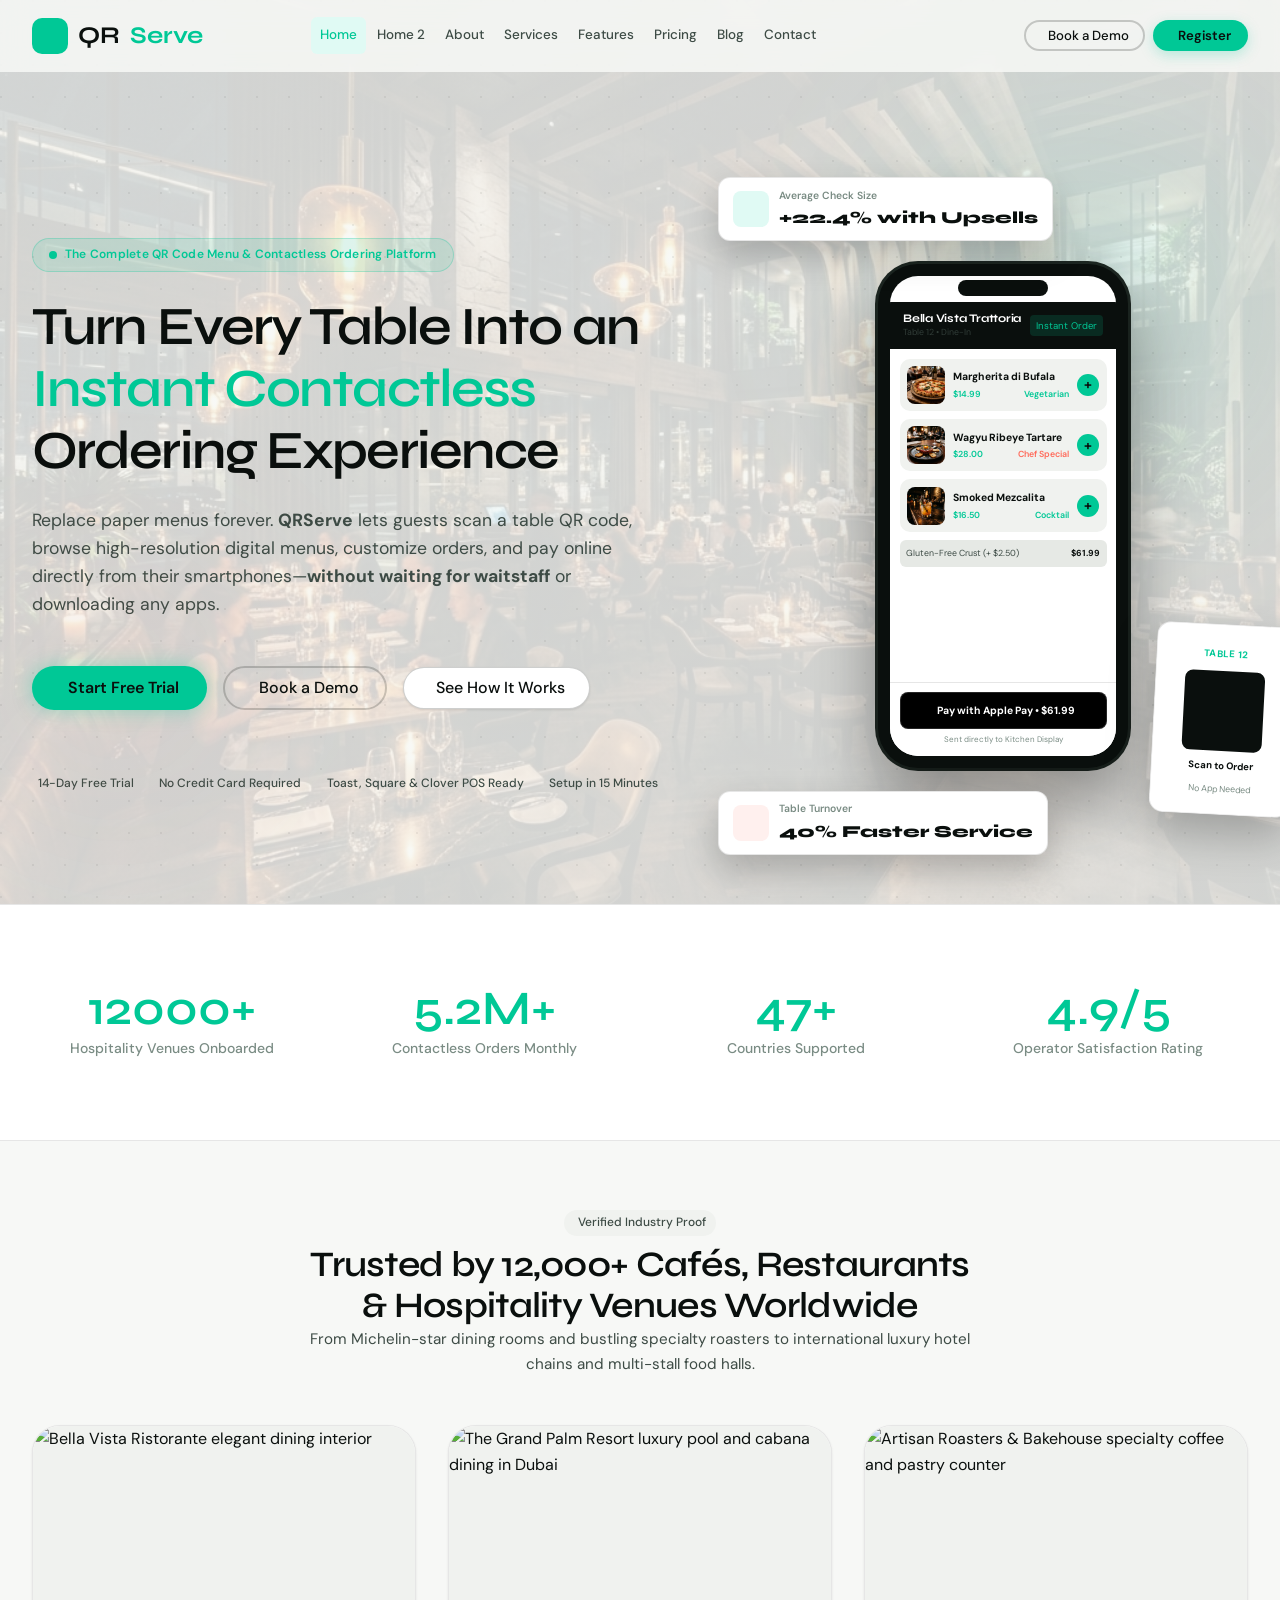
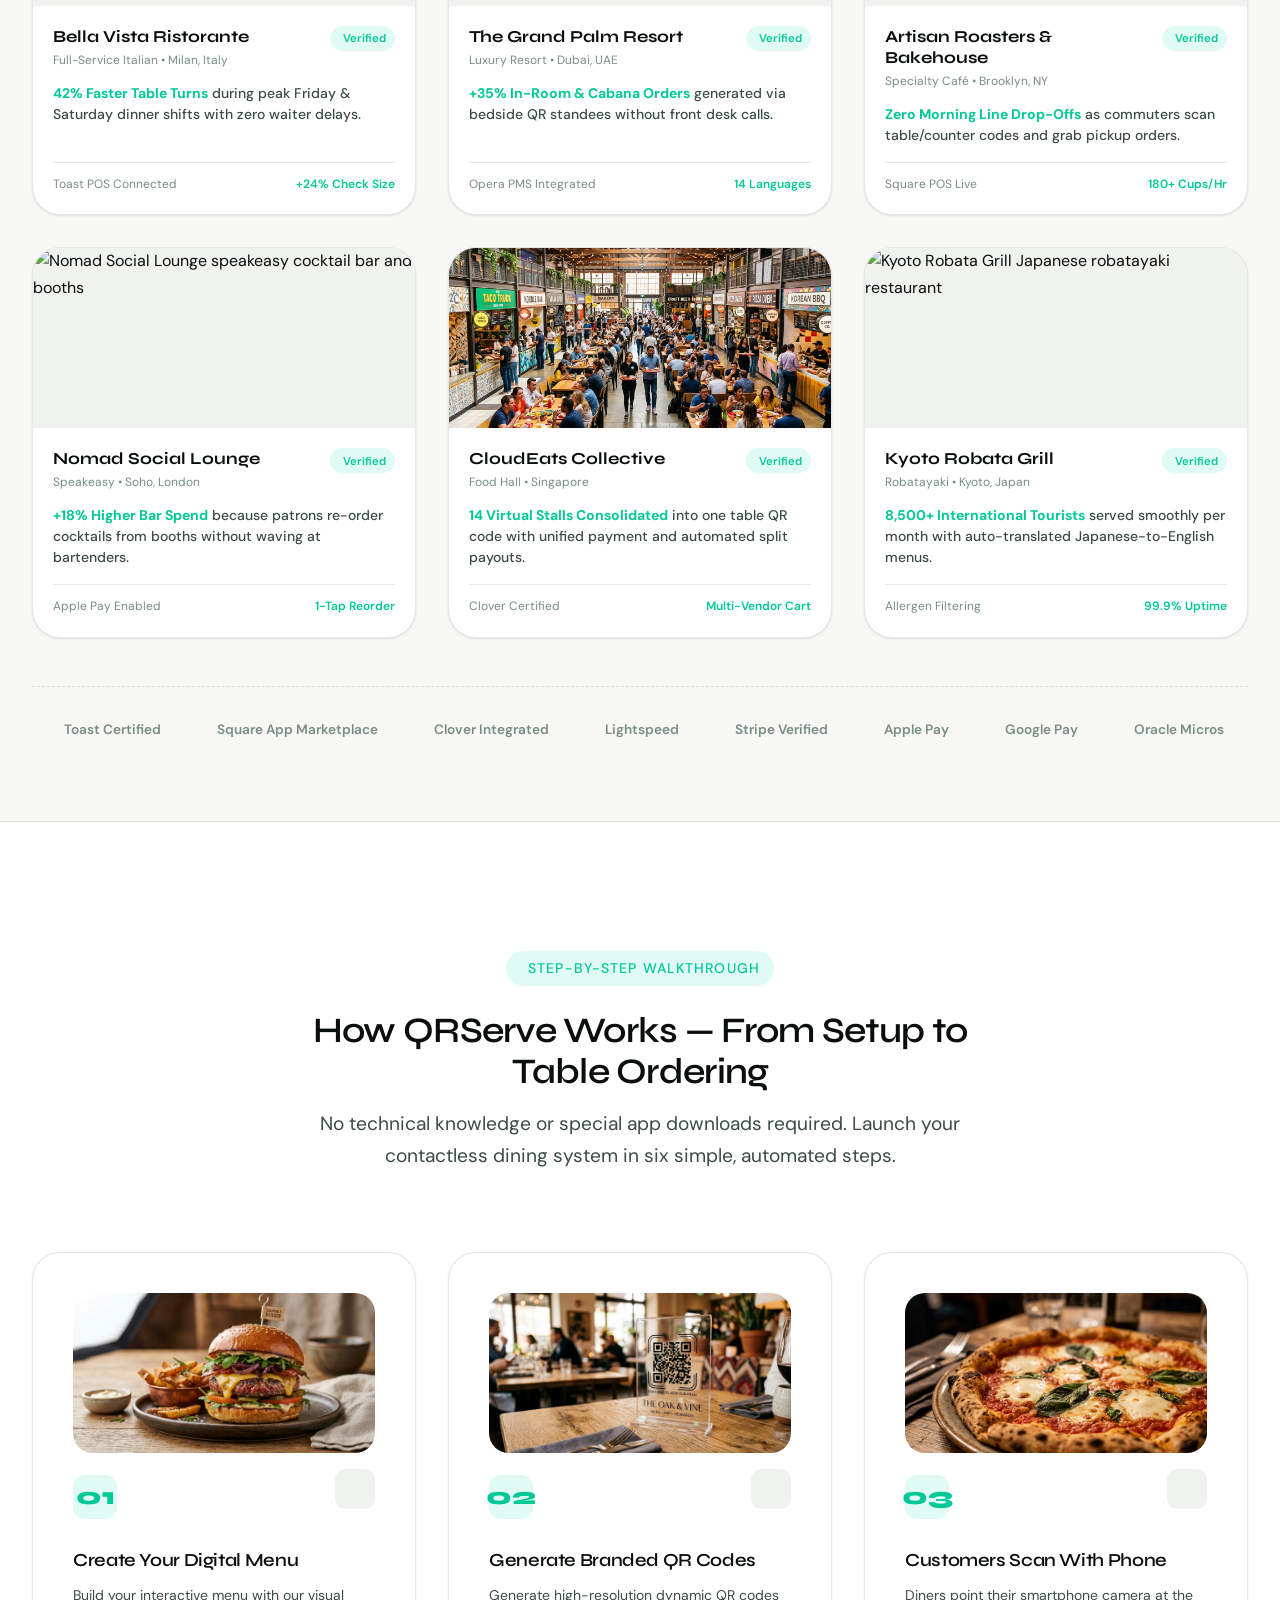
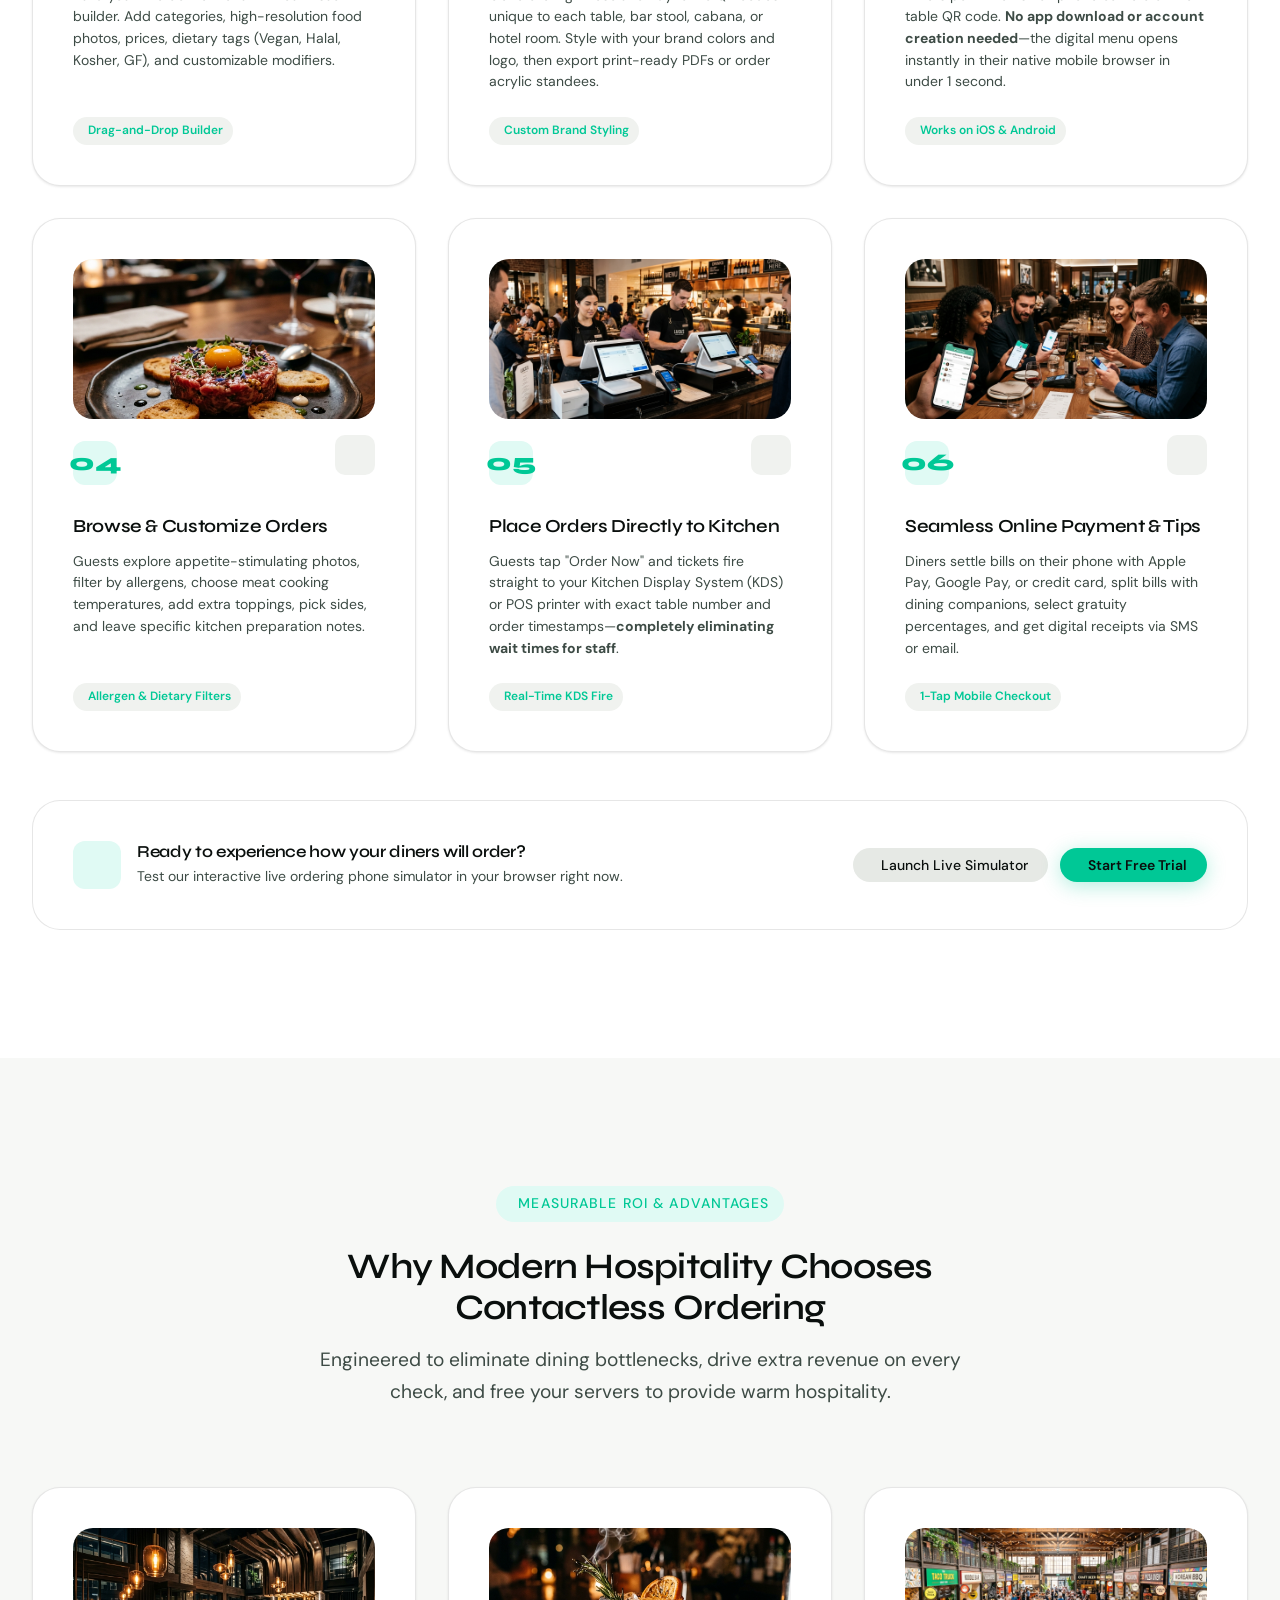
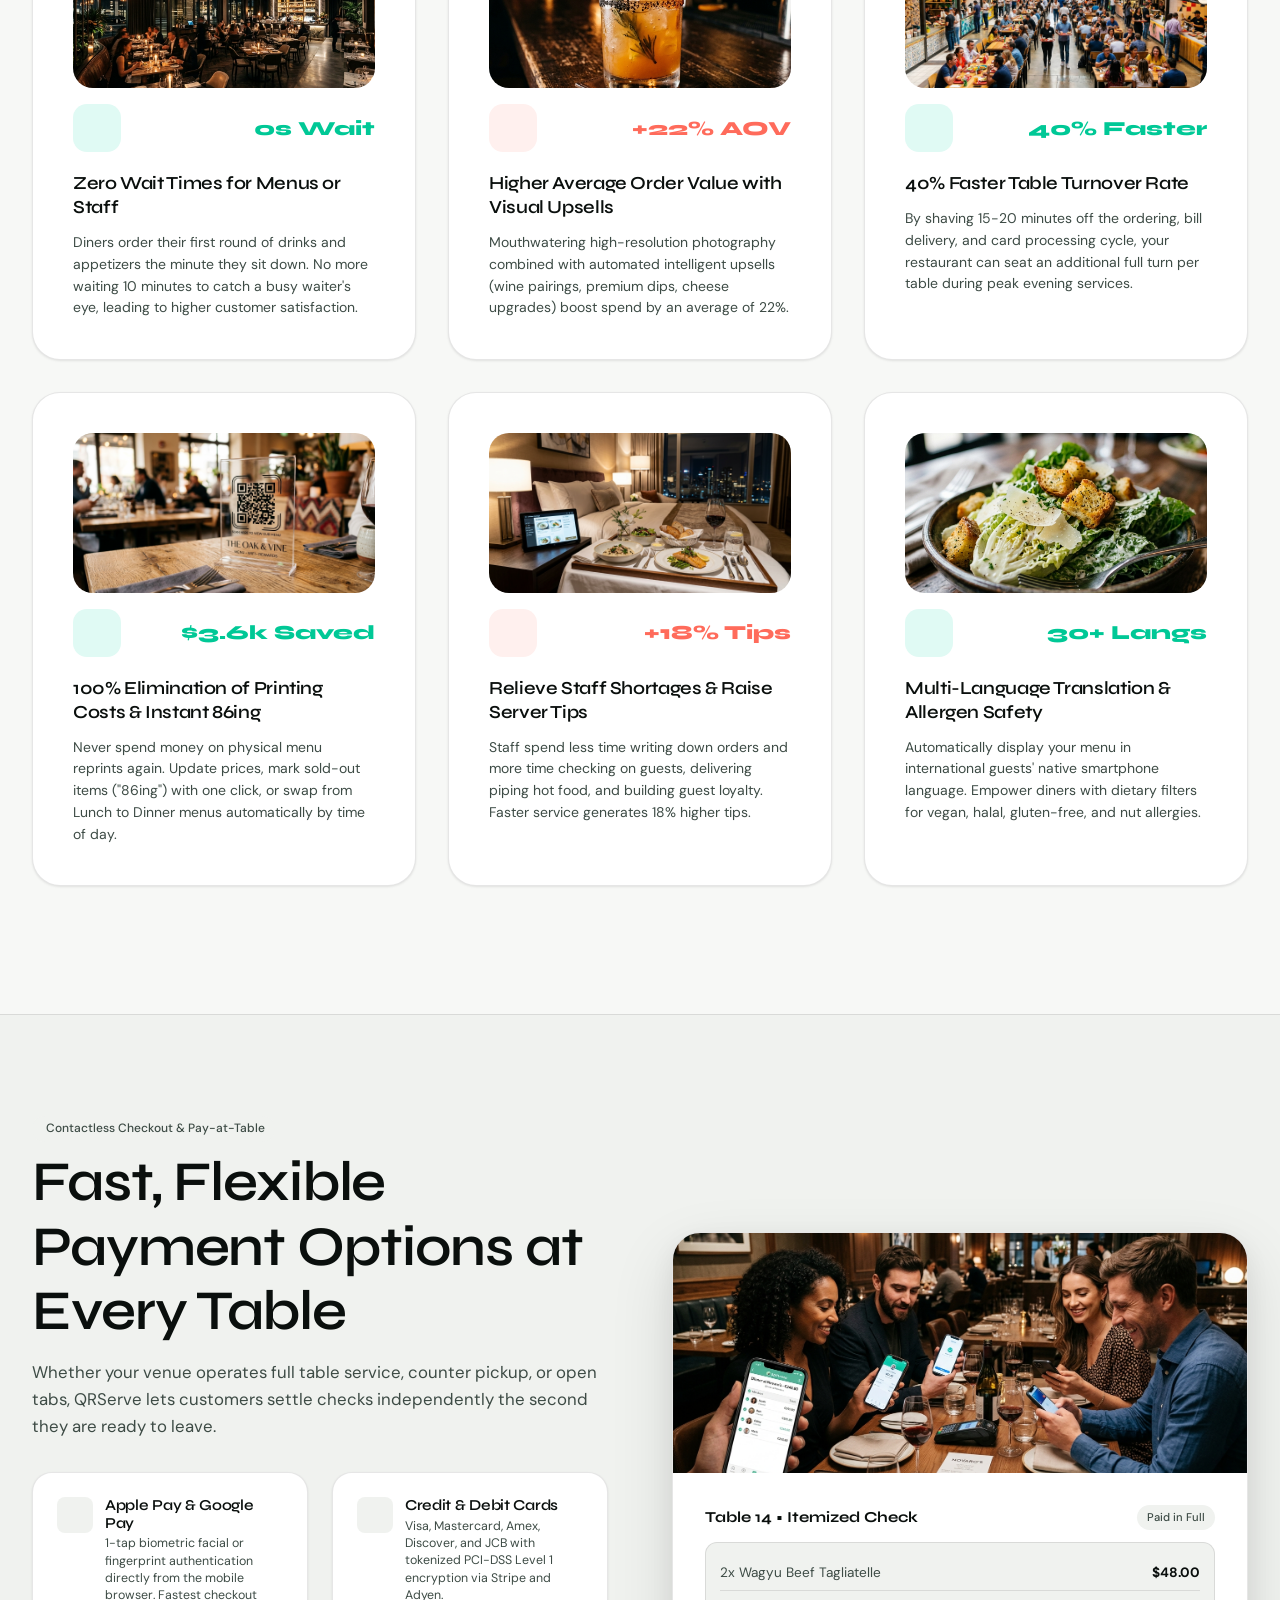
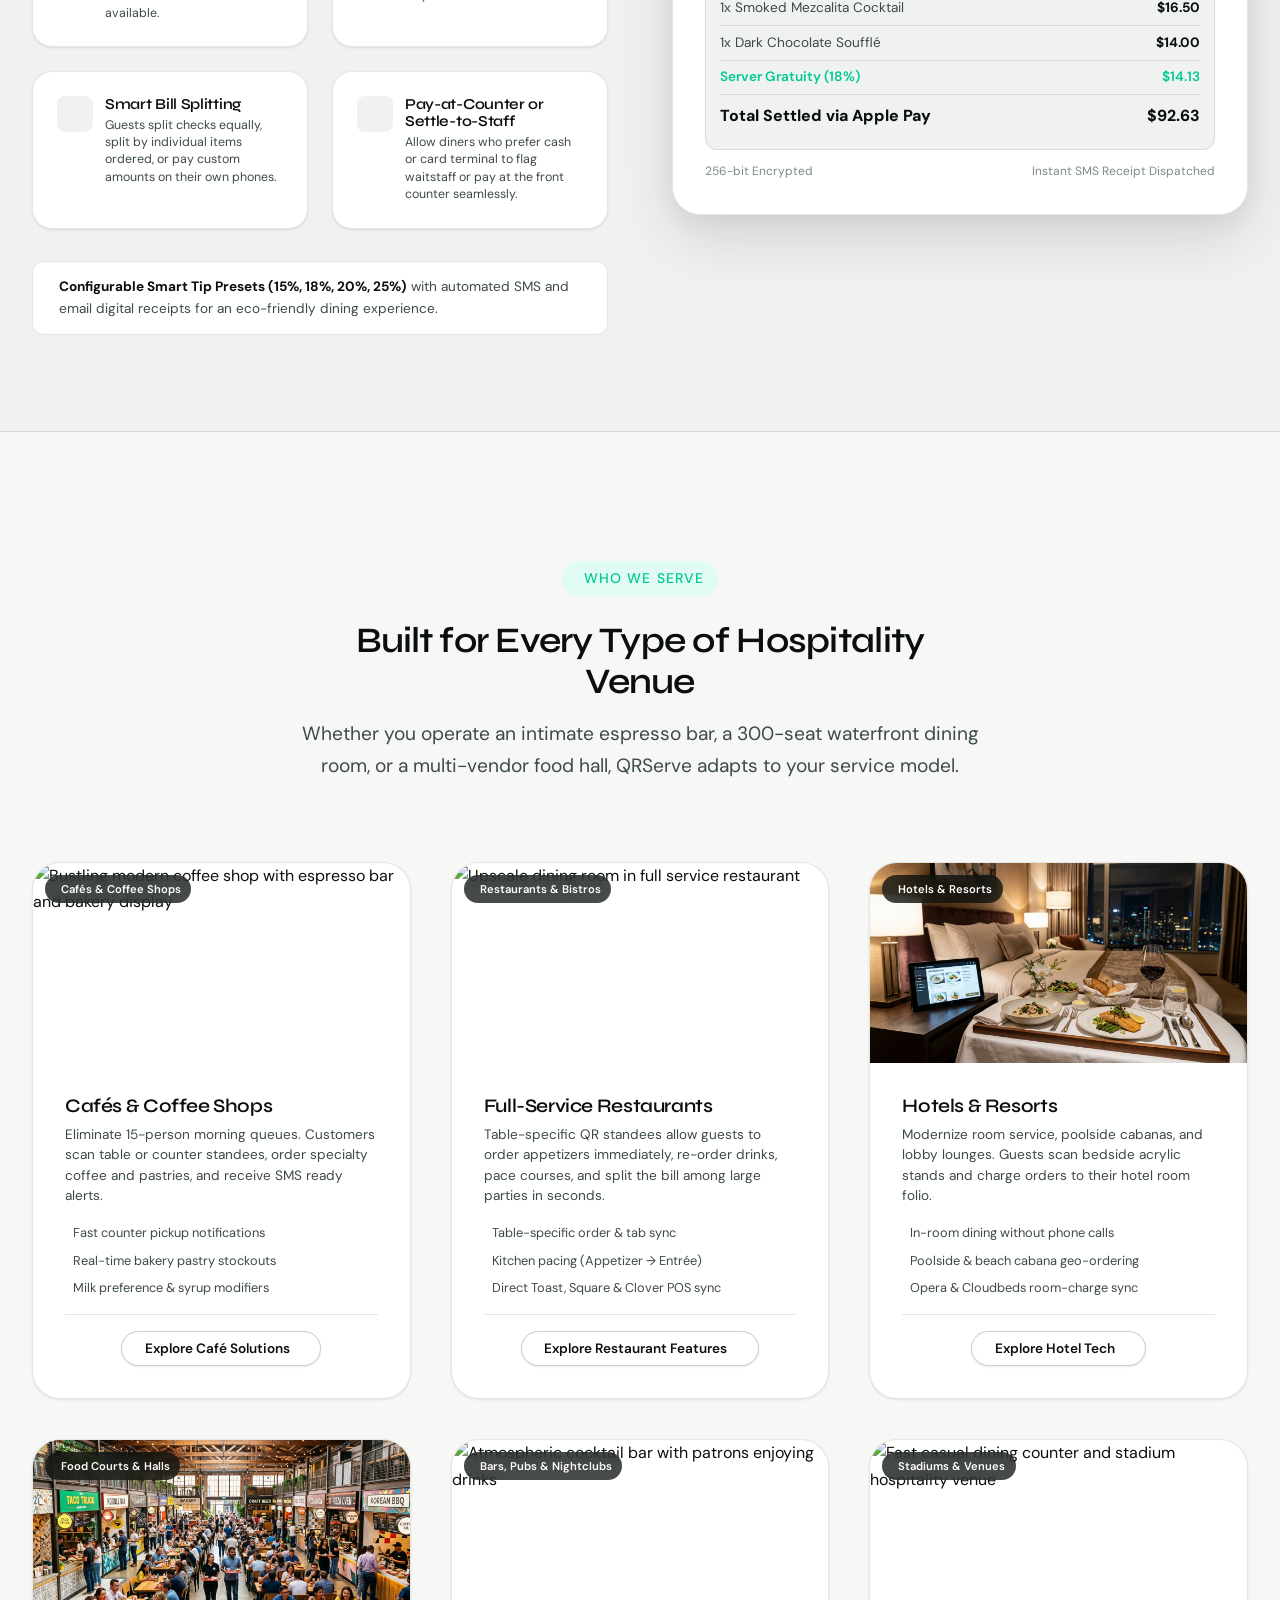
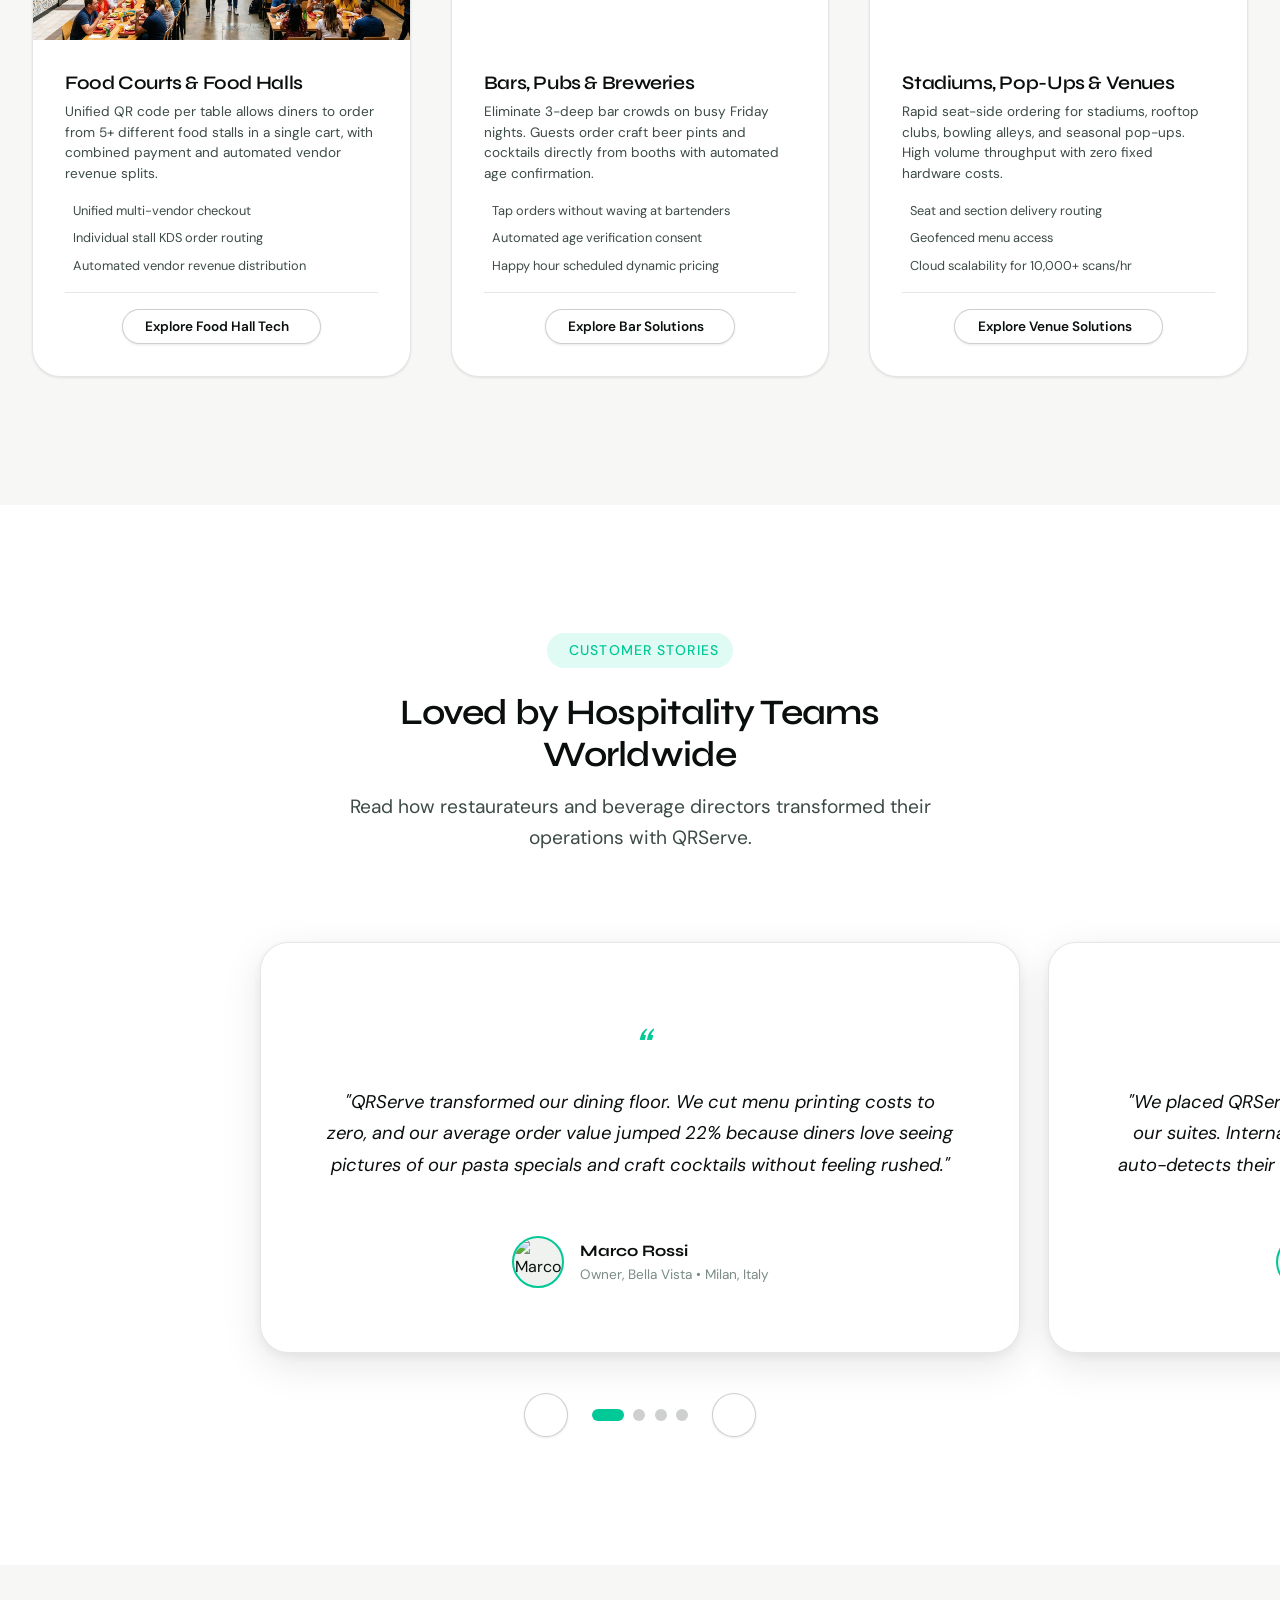
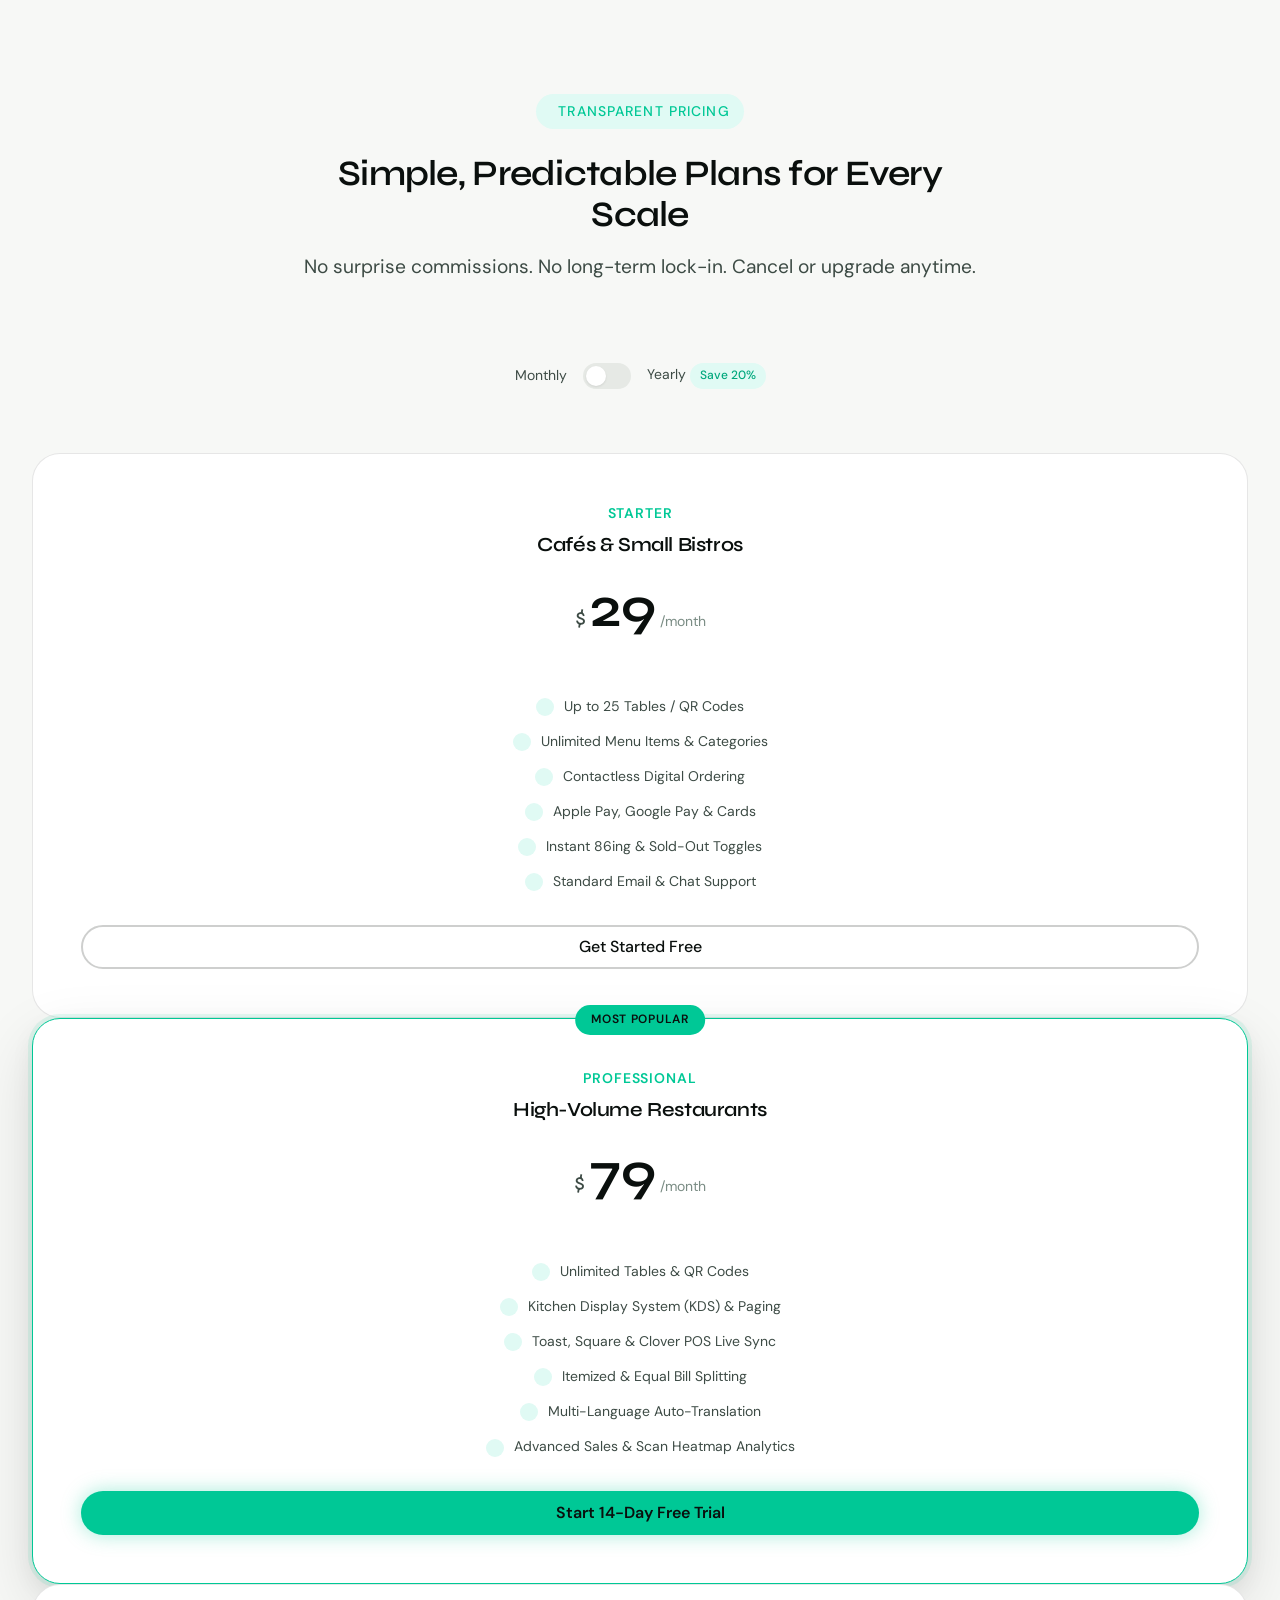
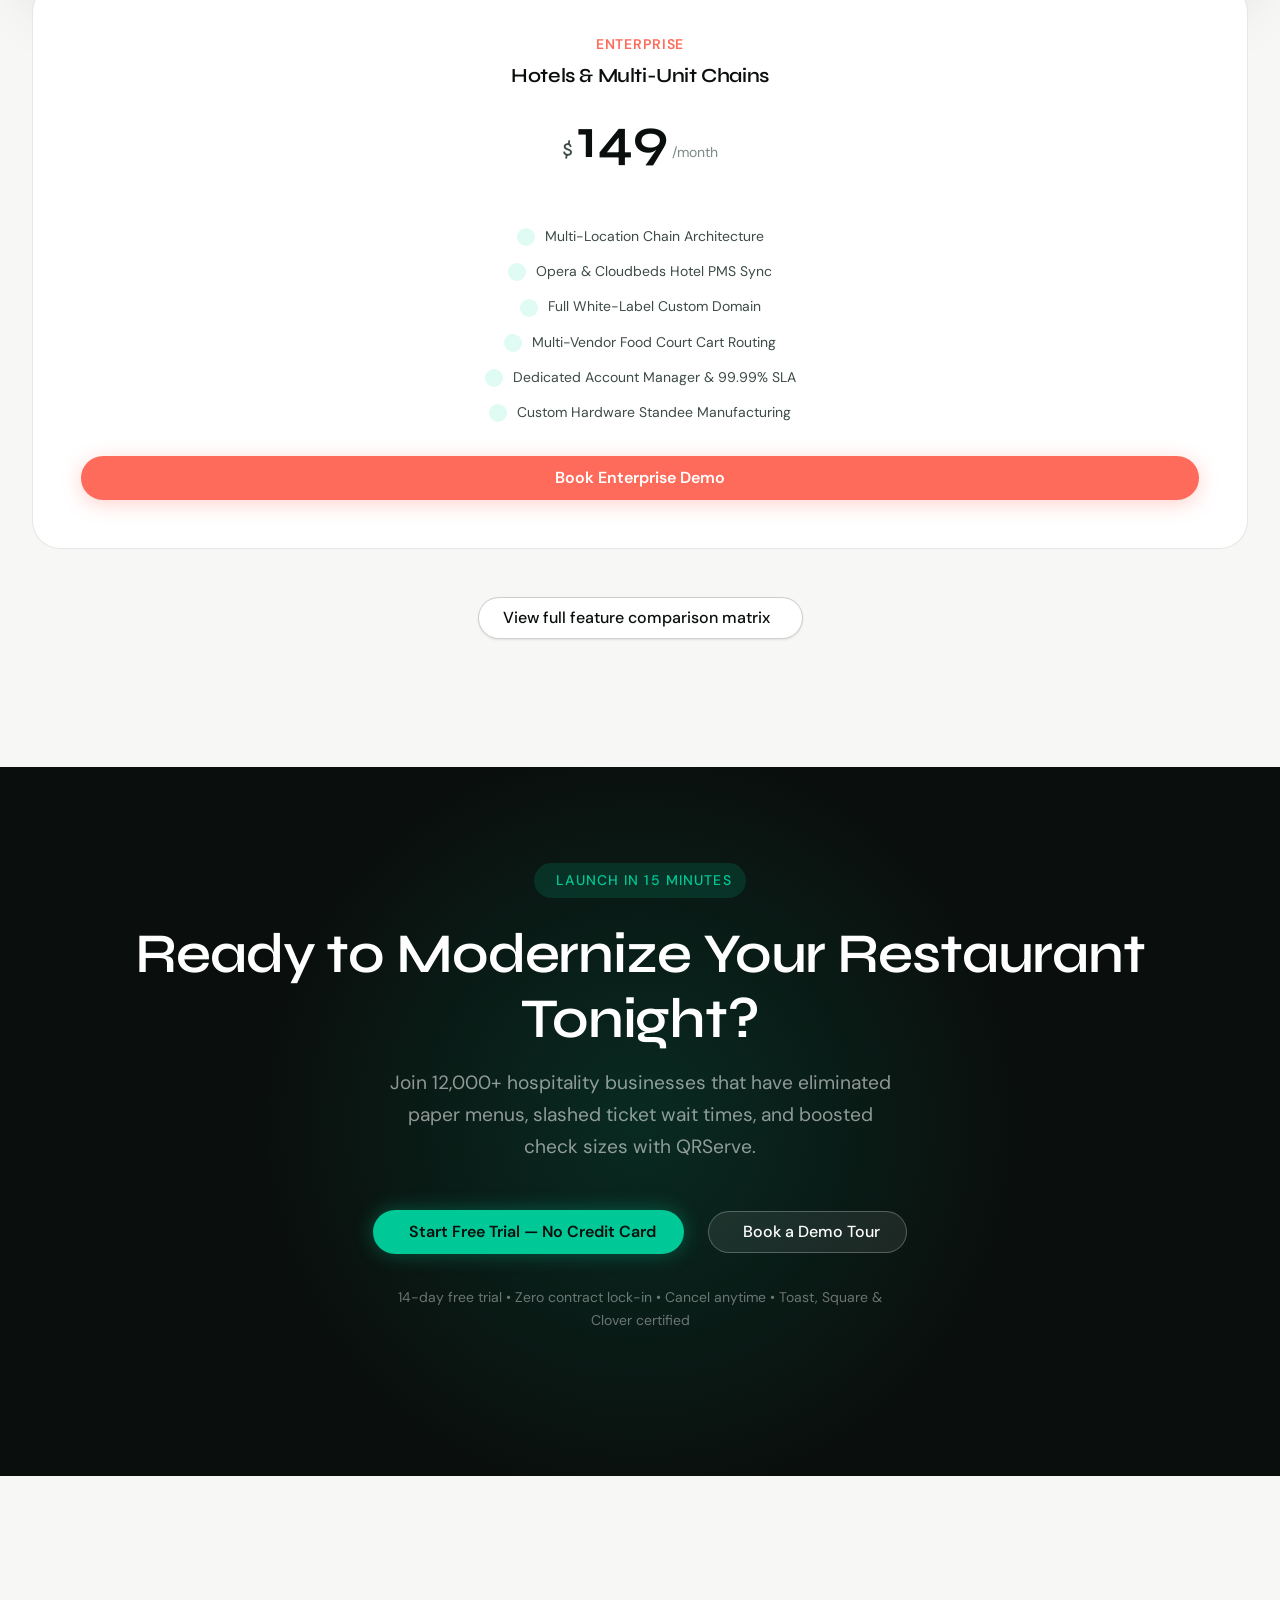
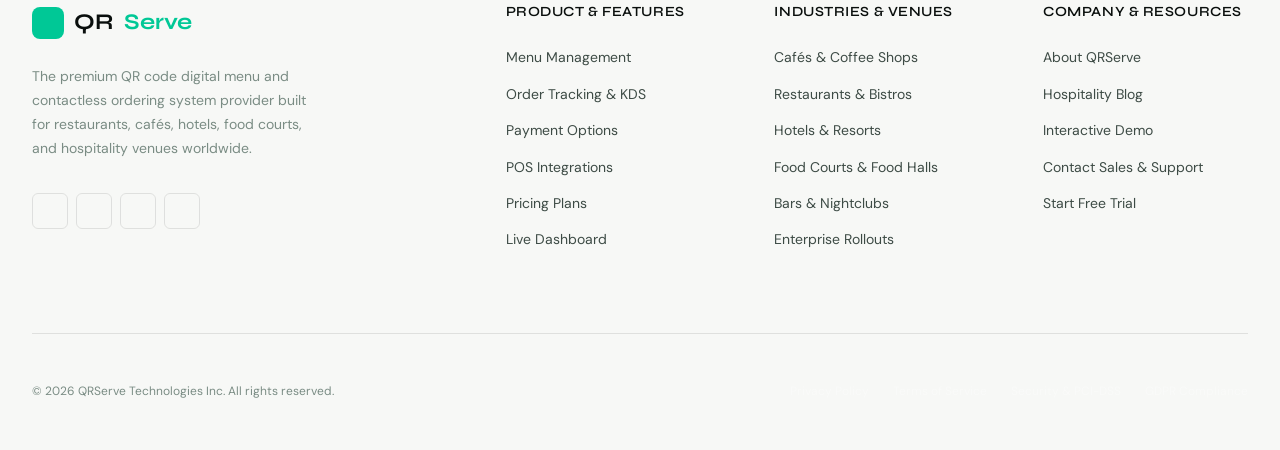
==== commit 11c3357a: "Rename Start Free Trial to Register in navbar and mobile hamburger drawer across all pages" ====
--- a/index.html
+++ b/index.html
@@ -862,7 +862,7 @@
         <a href="contact.html" class="navbar__link" data-nav-link>Contact</a>
       </nav>
 
-      <!-- Prominent CTA buttons: Book a Demo, Start Free Trial -->
+      <!-- Prominent CTA buttons: Book a Demo, Register -->
       <div class="navbar__actions">
         <button class="icon-btn" data-theme-toggle data-theme-icon aria-label="Toggle dark mode" title="Toggle theme">
           <!-- Icon injected by JS -->
@@ -873,8 +873,8 @@
         <a href="demo.html" class="btn btn--outline navbar__cta-demo" title="Interactive Simulator & Live Tour">
           <i class="ri-play-circle-line" aria-hidden="true"></i> Book a Demo
         </a>
-        <a href="register.html" class="btn btn--primary navbar__cta-trial" title="Start your 14-day free trial">
-          <i class="ri-rocket-line" aria-hidden="true"></i> Start Free Trial
+        <a href="register.html" class="btn btn--primary navbar__cta-trial" title="Register your account">
+          <i class="ri-user-add-line" aria-hidden="true"></i> Register
         </a>
       </div>
 
@@ -935,7 +935,7 @@
 
       <div style="padding: 1rem; display: flex; flex-direction: column; gap: 0.6rem;">
         <a href="register.html" class="btn btn--primary btn--full" style="justify-content: center;">
-          <i class="ri-rocket-line" aria-hidden="true"></i> Start Free Trial
+          <i class="ri-user-add-line" aria-hidden="true"></i> Register
         </a>
         <a href="demo.html" class="btn btn--outline btn--full" style="justify-content: center;">
           <i class="ri-play-circle-line" aria-hidden="true"></i> Book a Demo
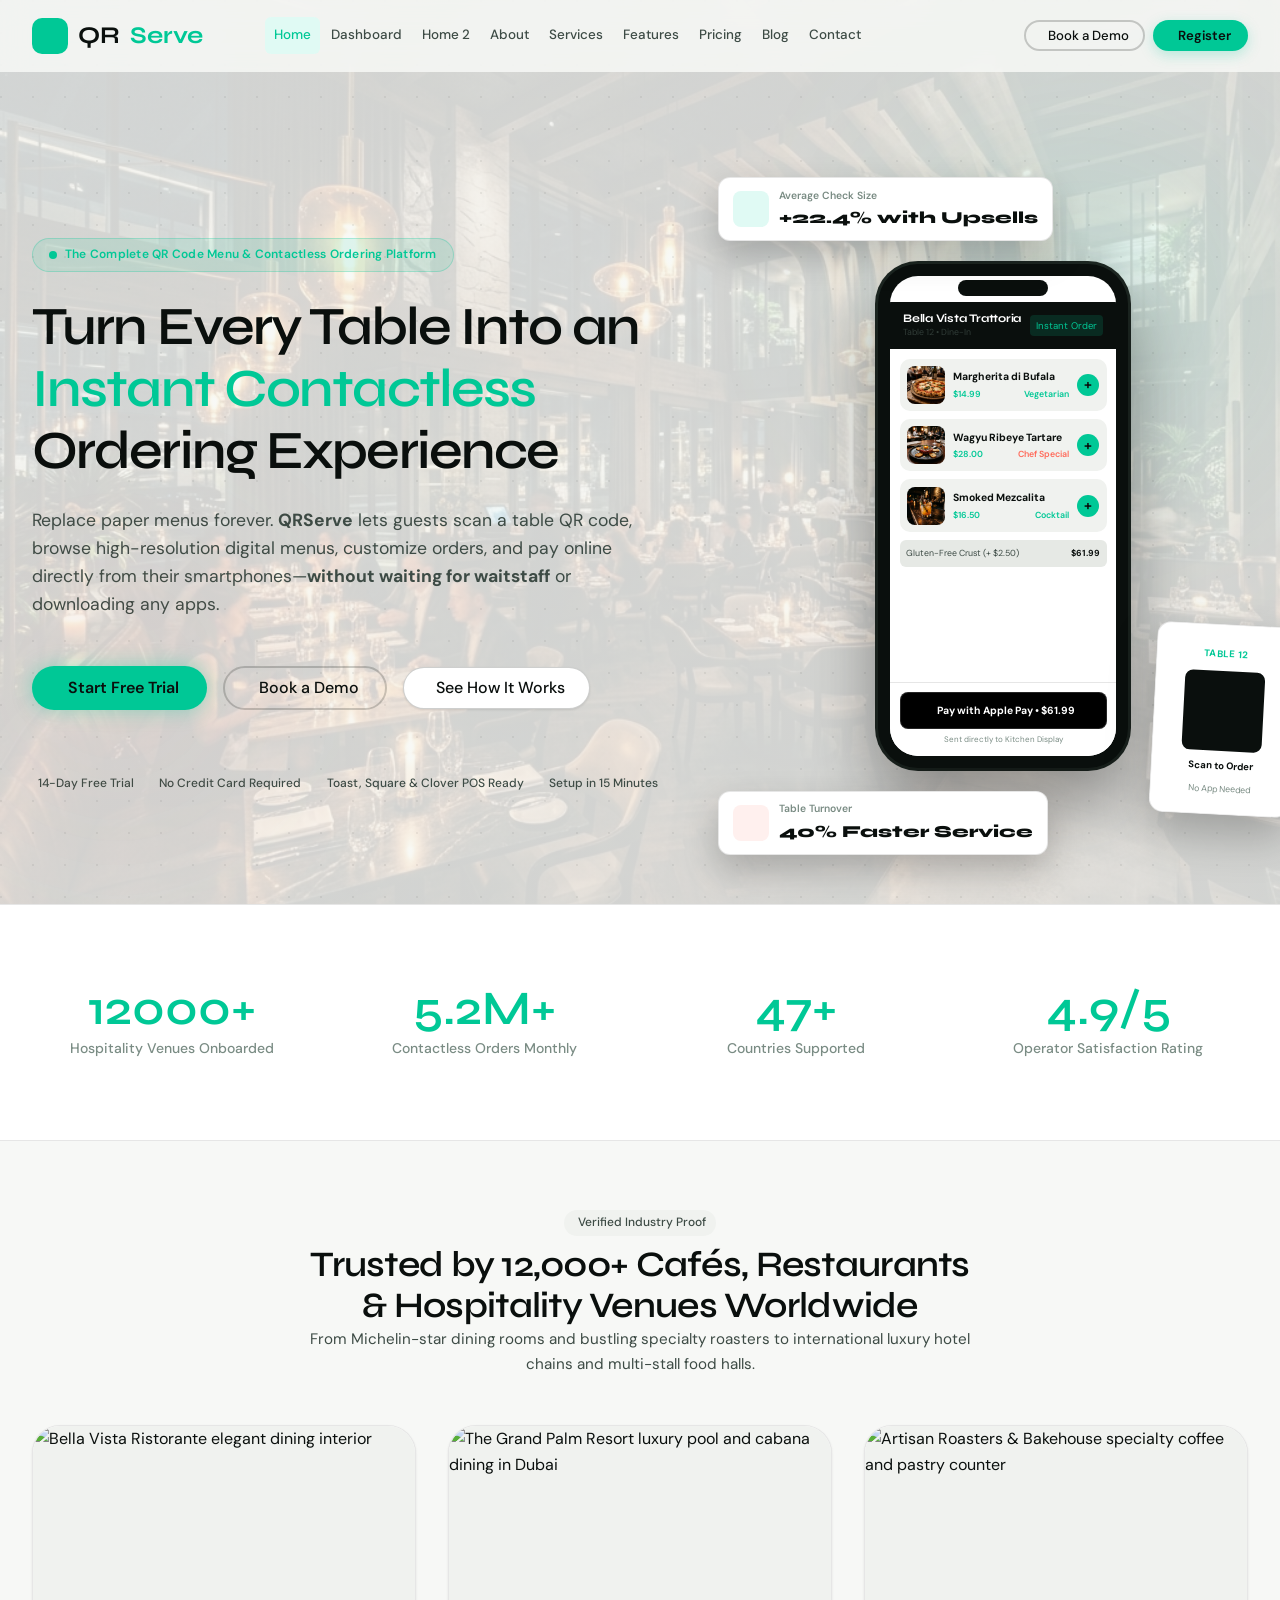
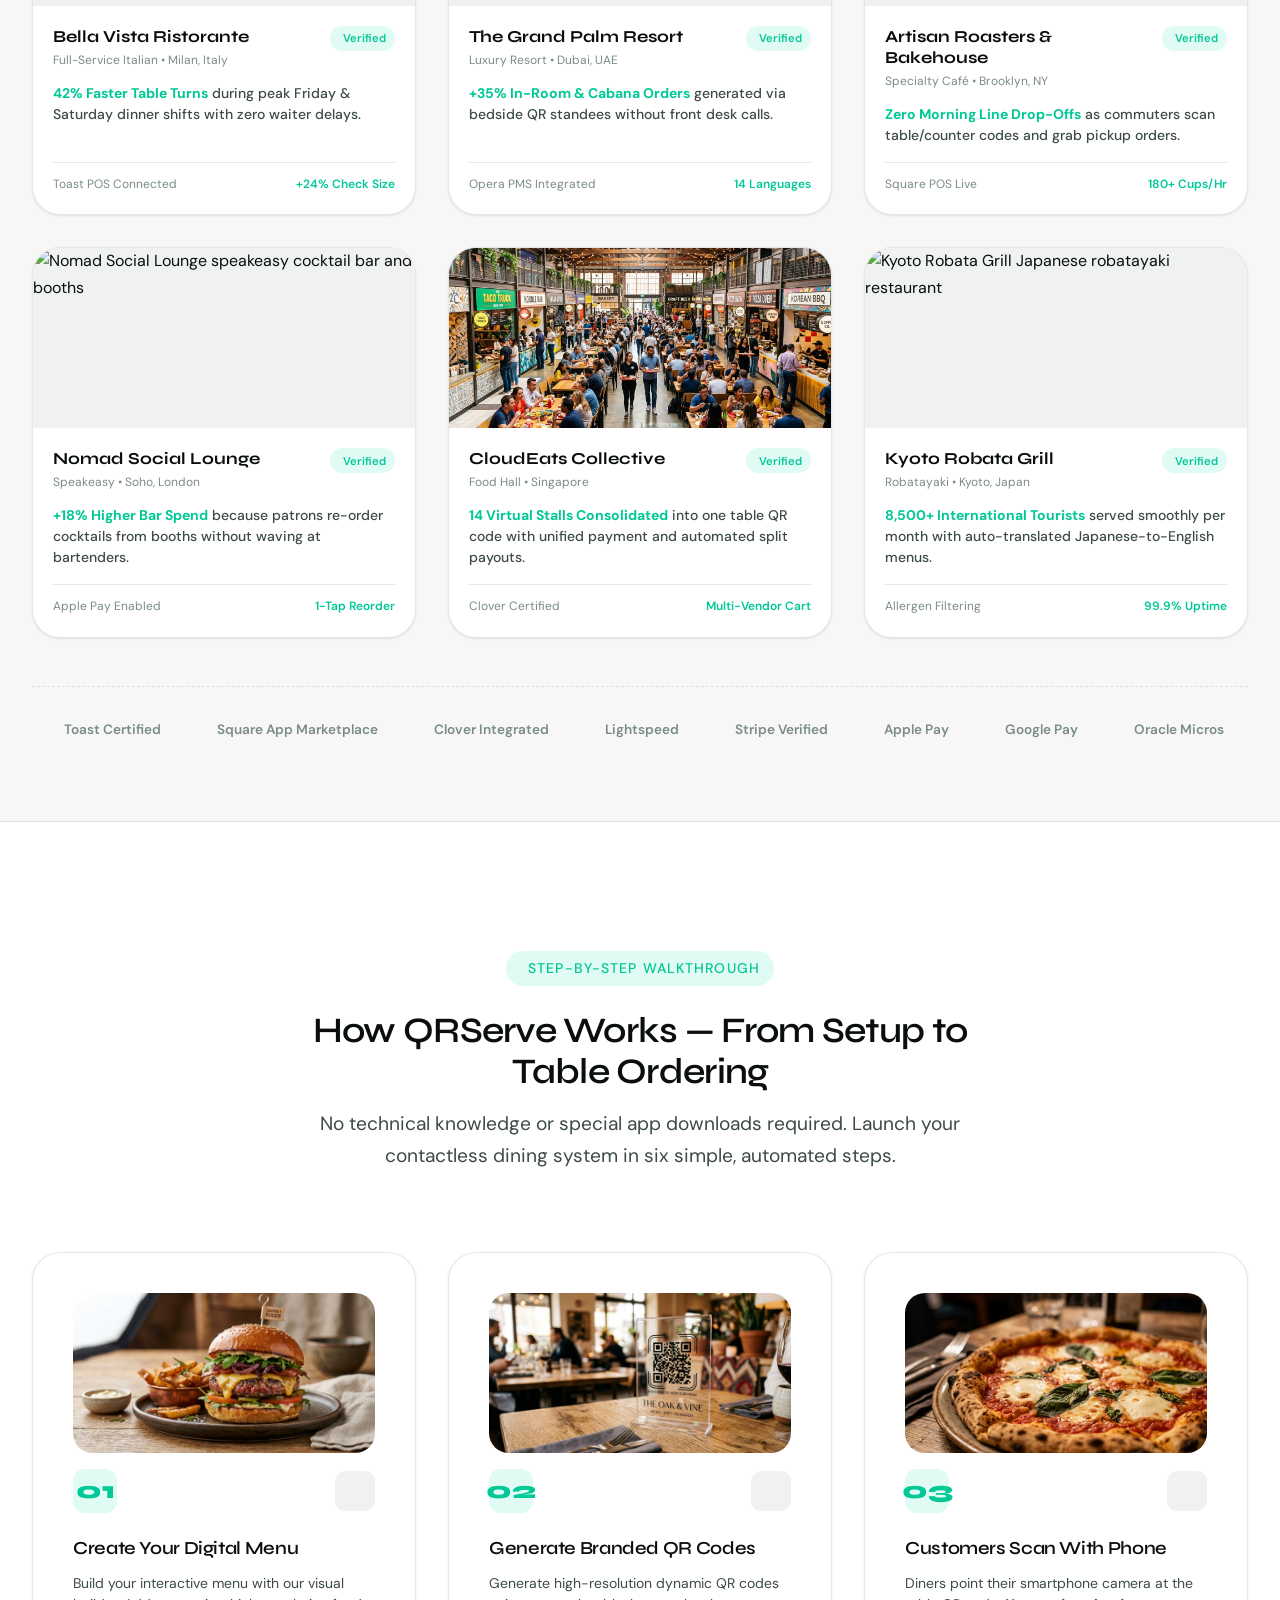
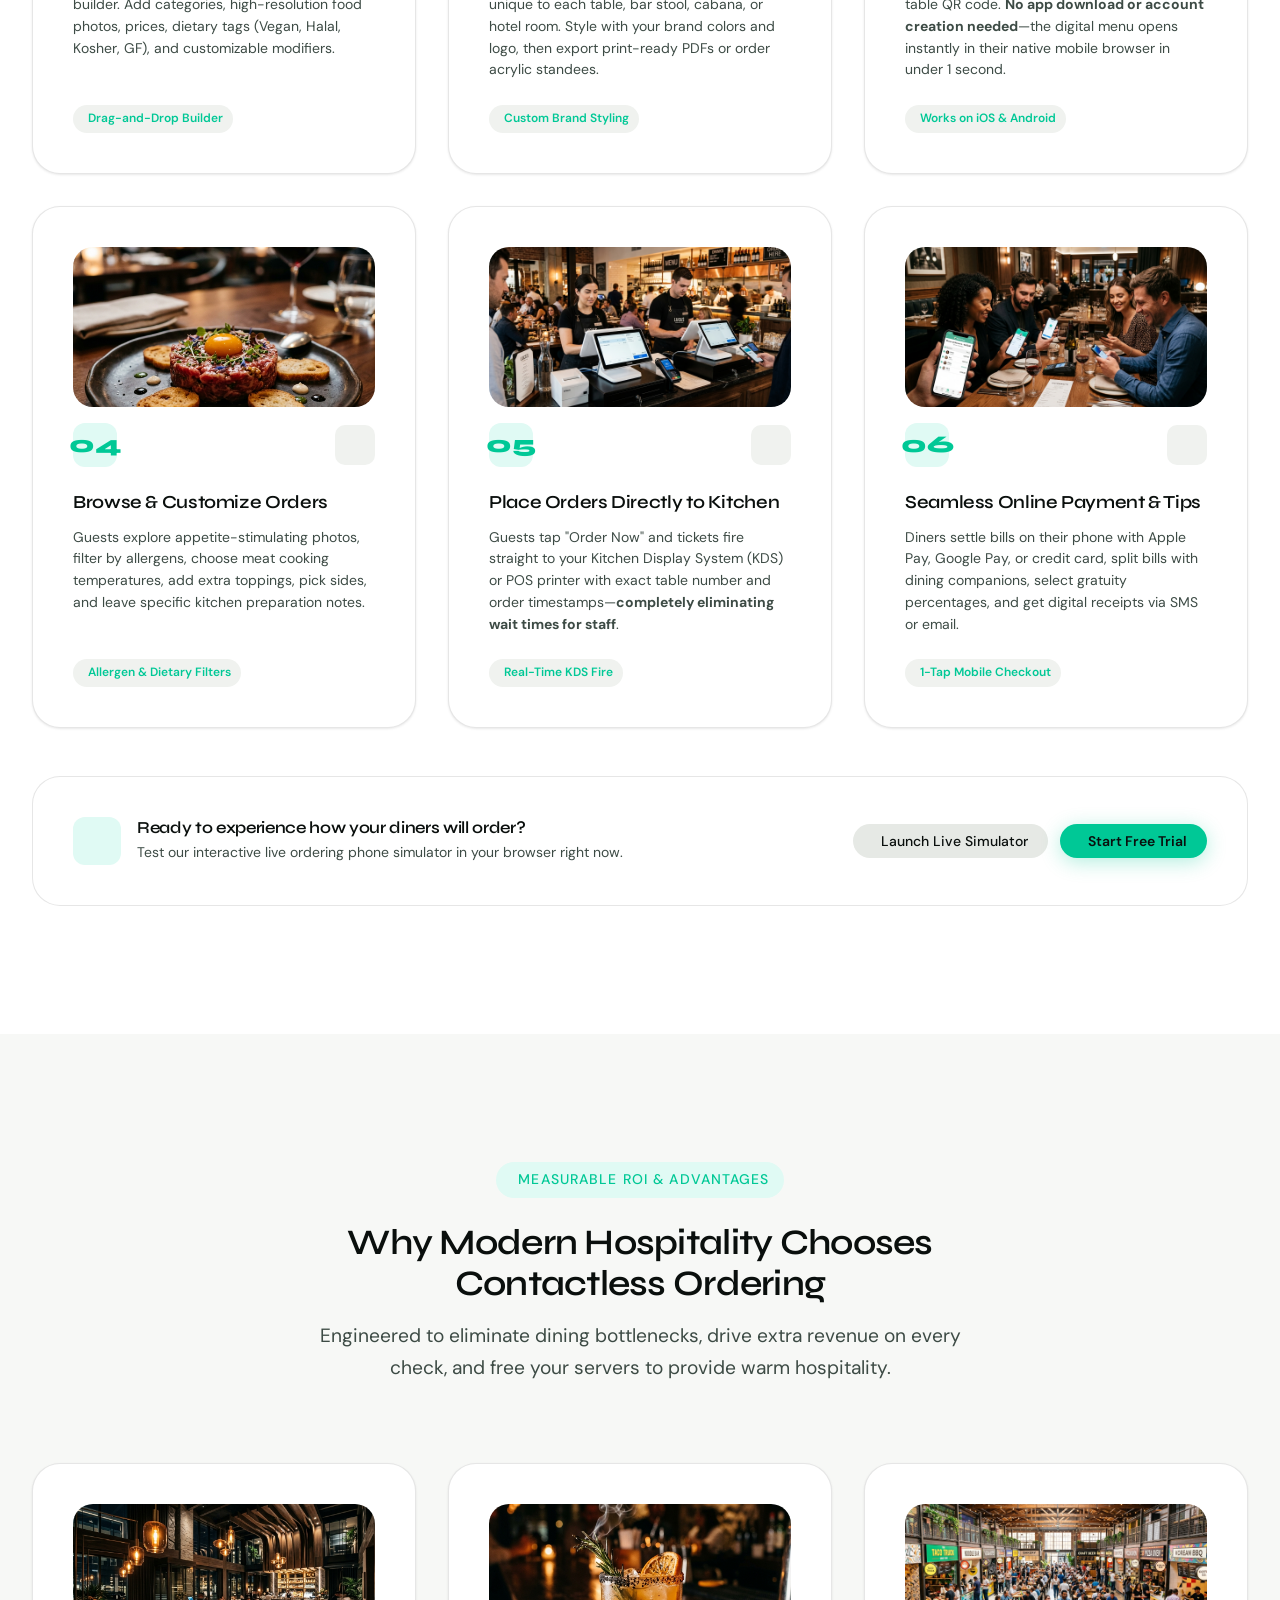
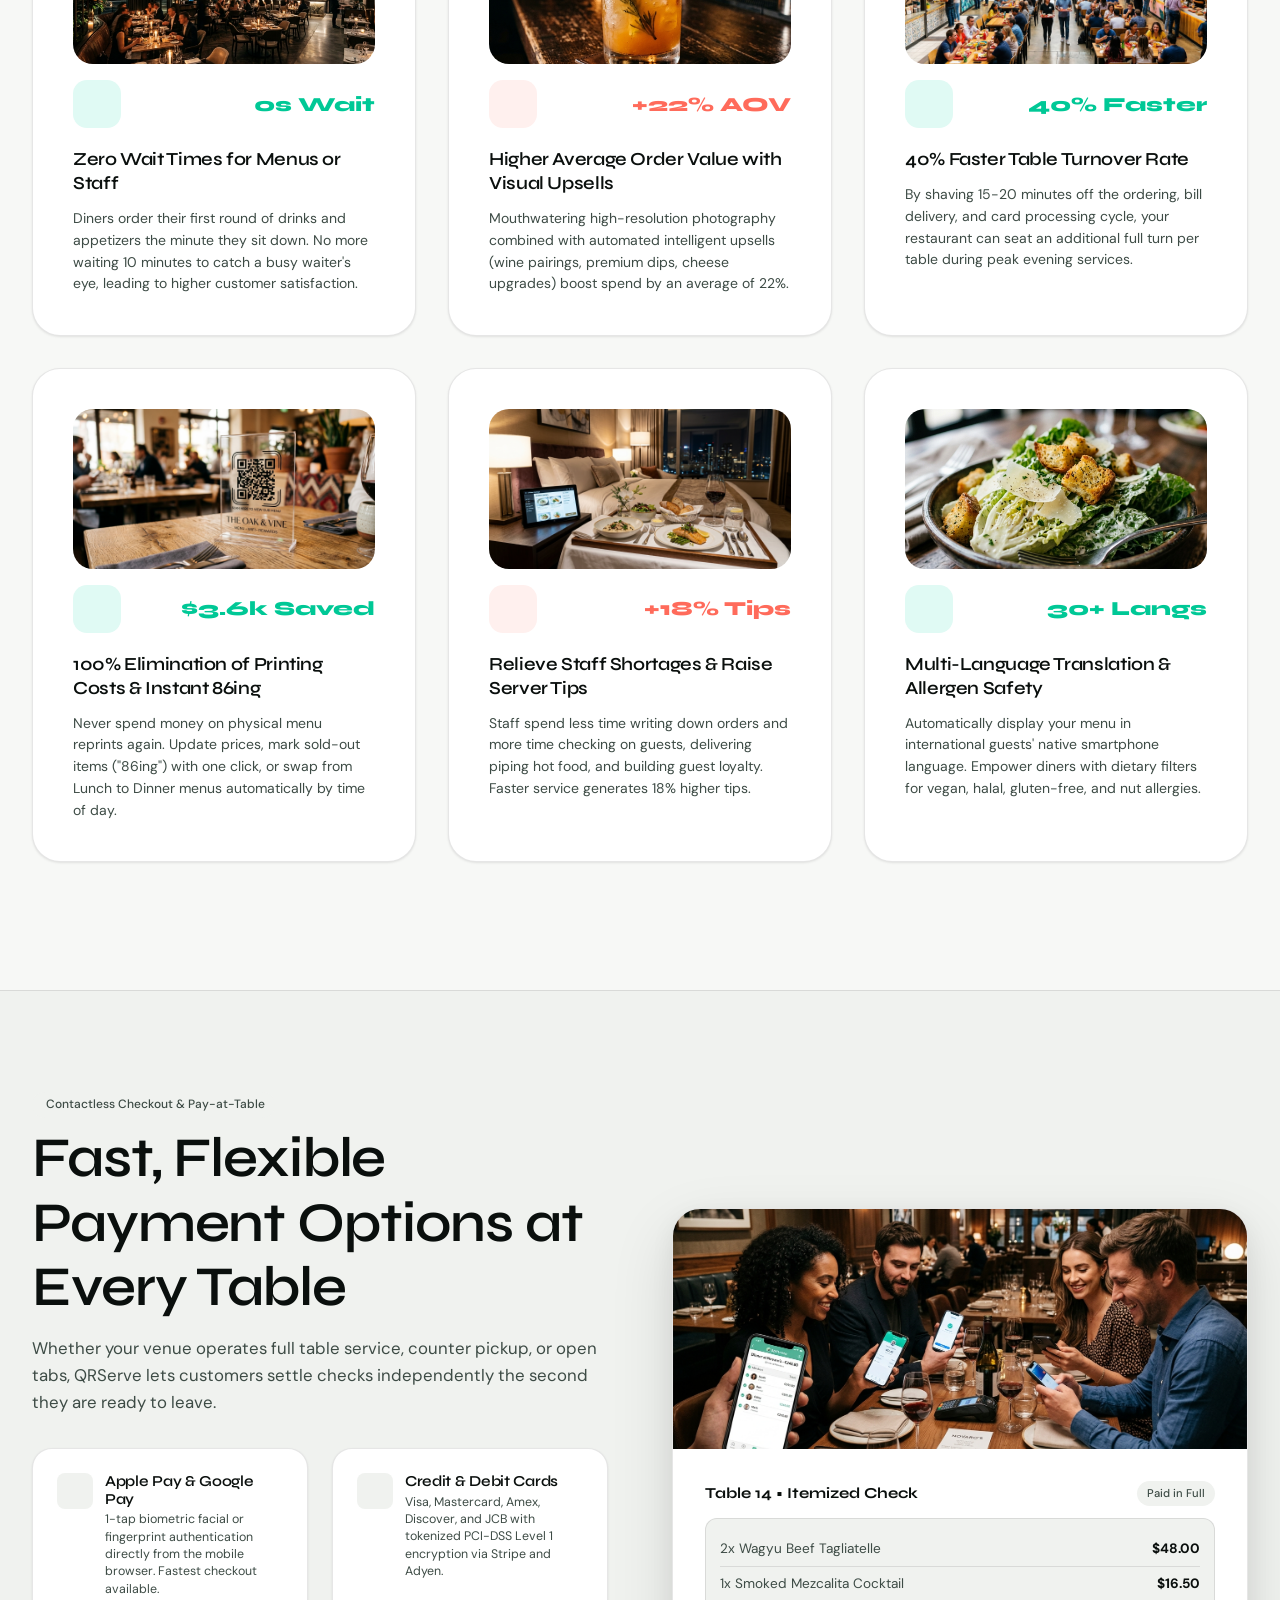
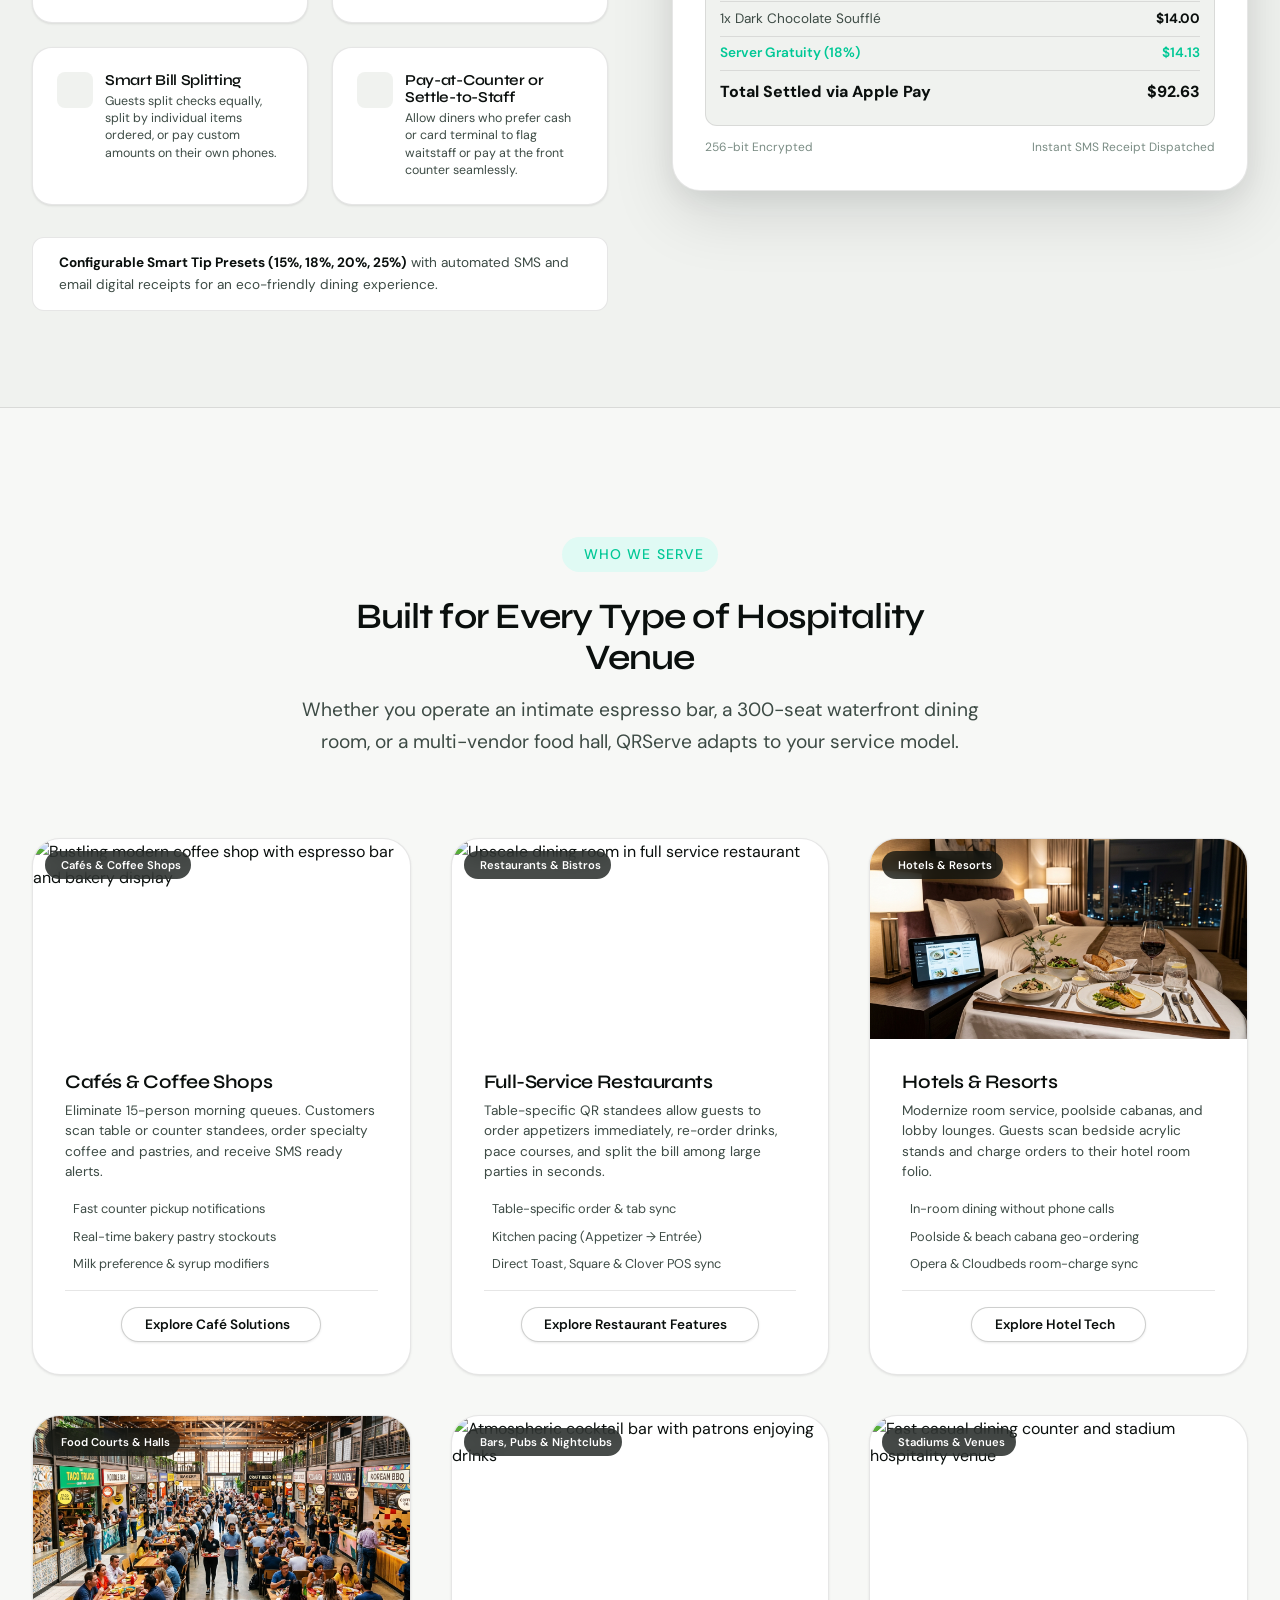
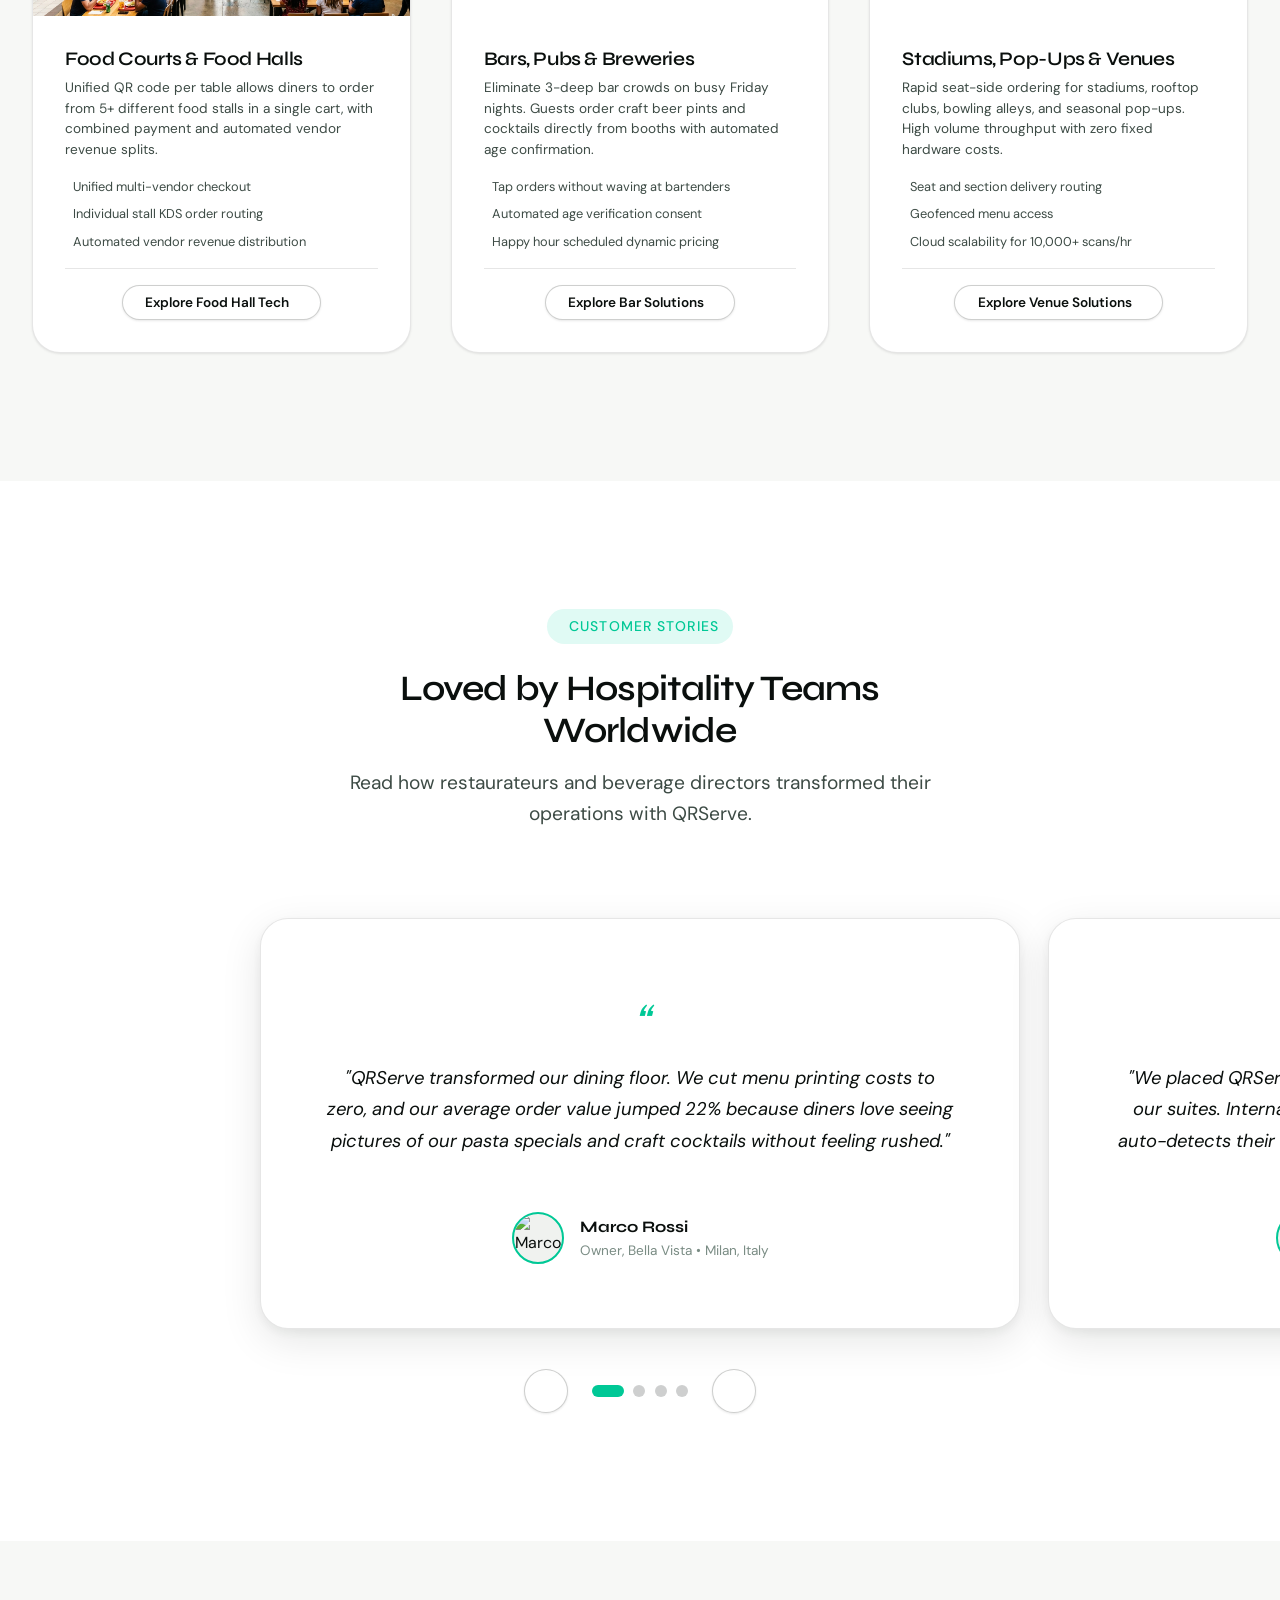
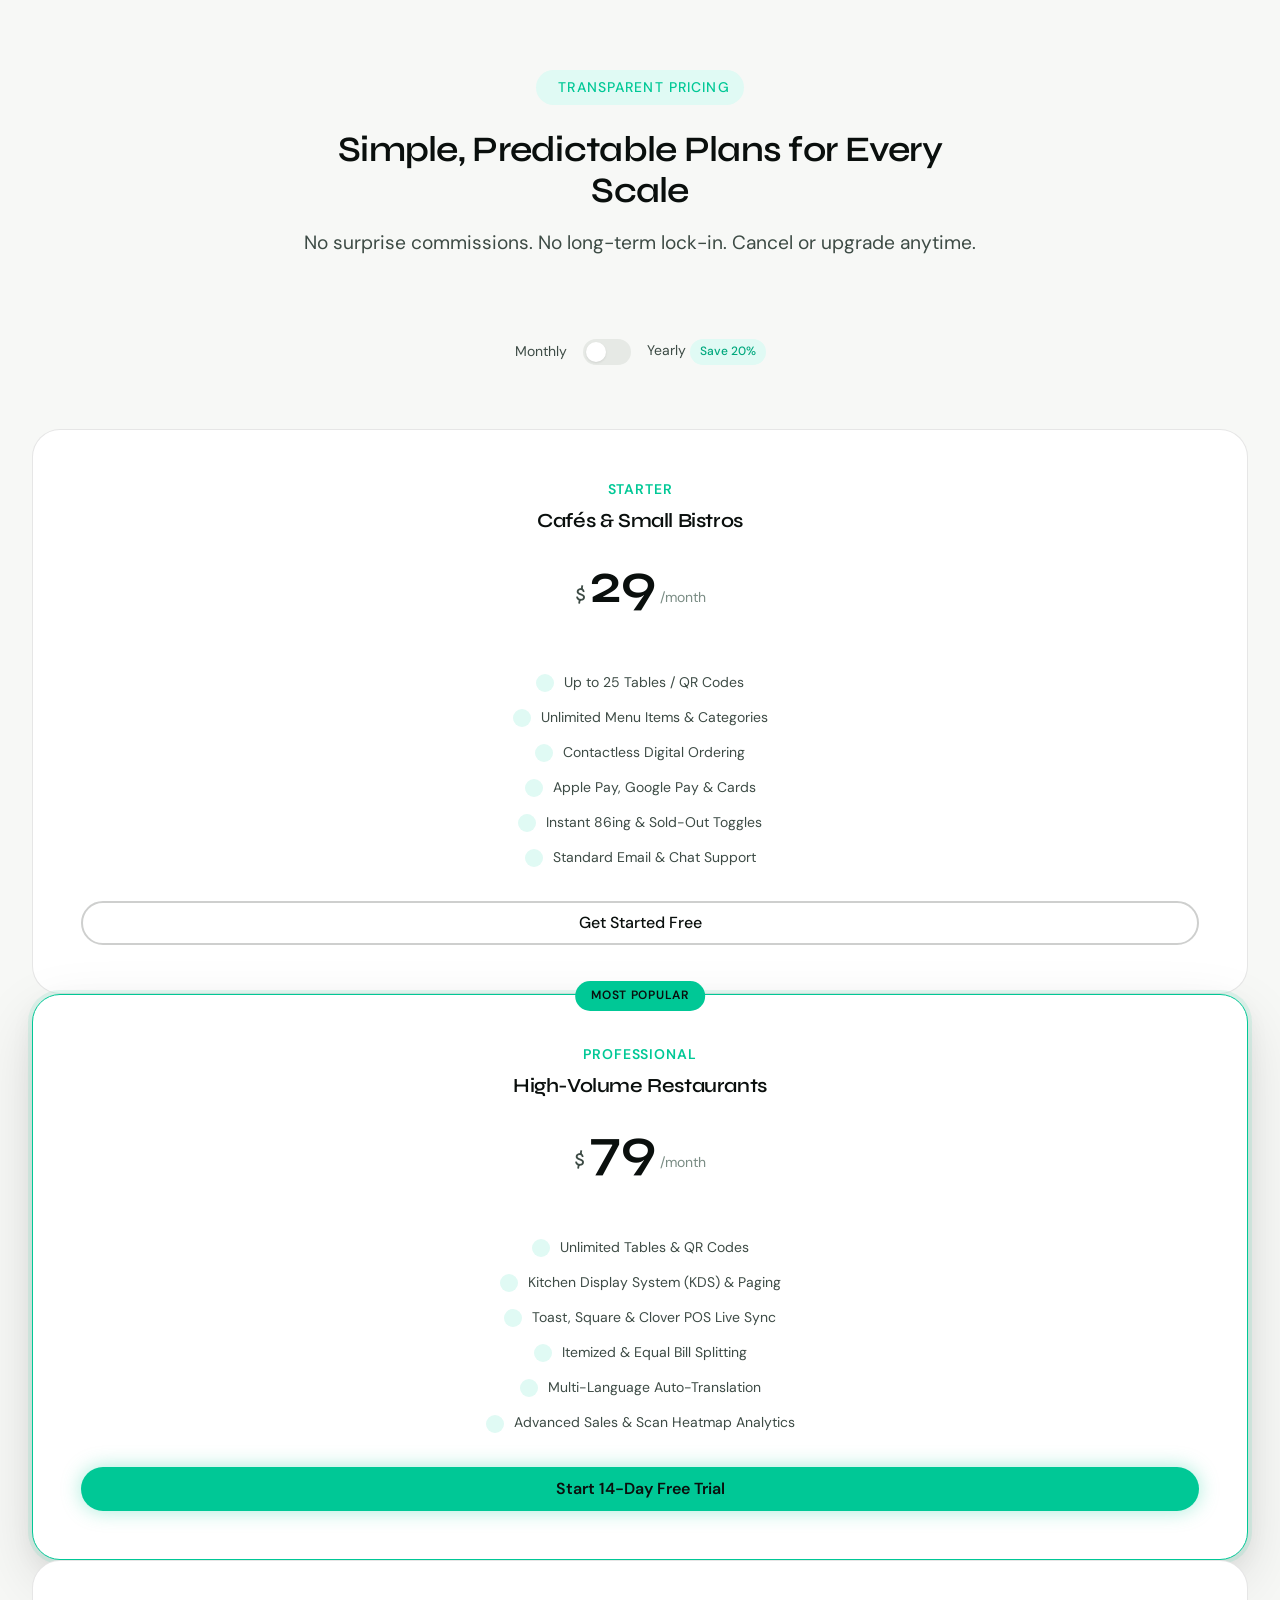
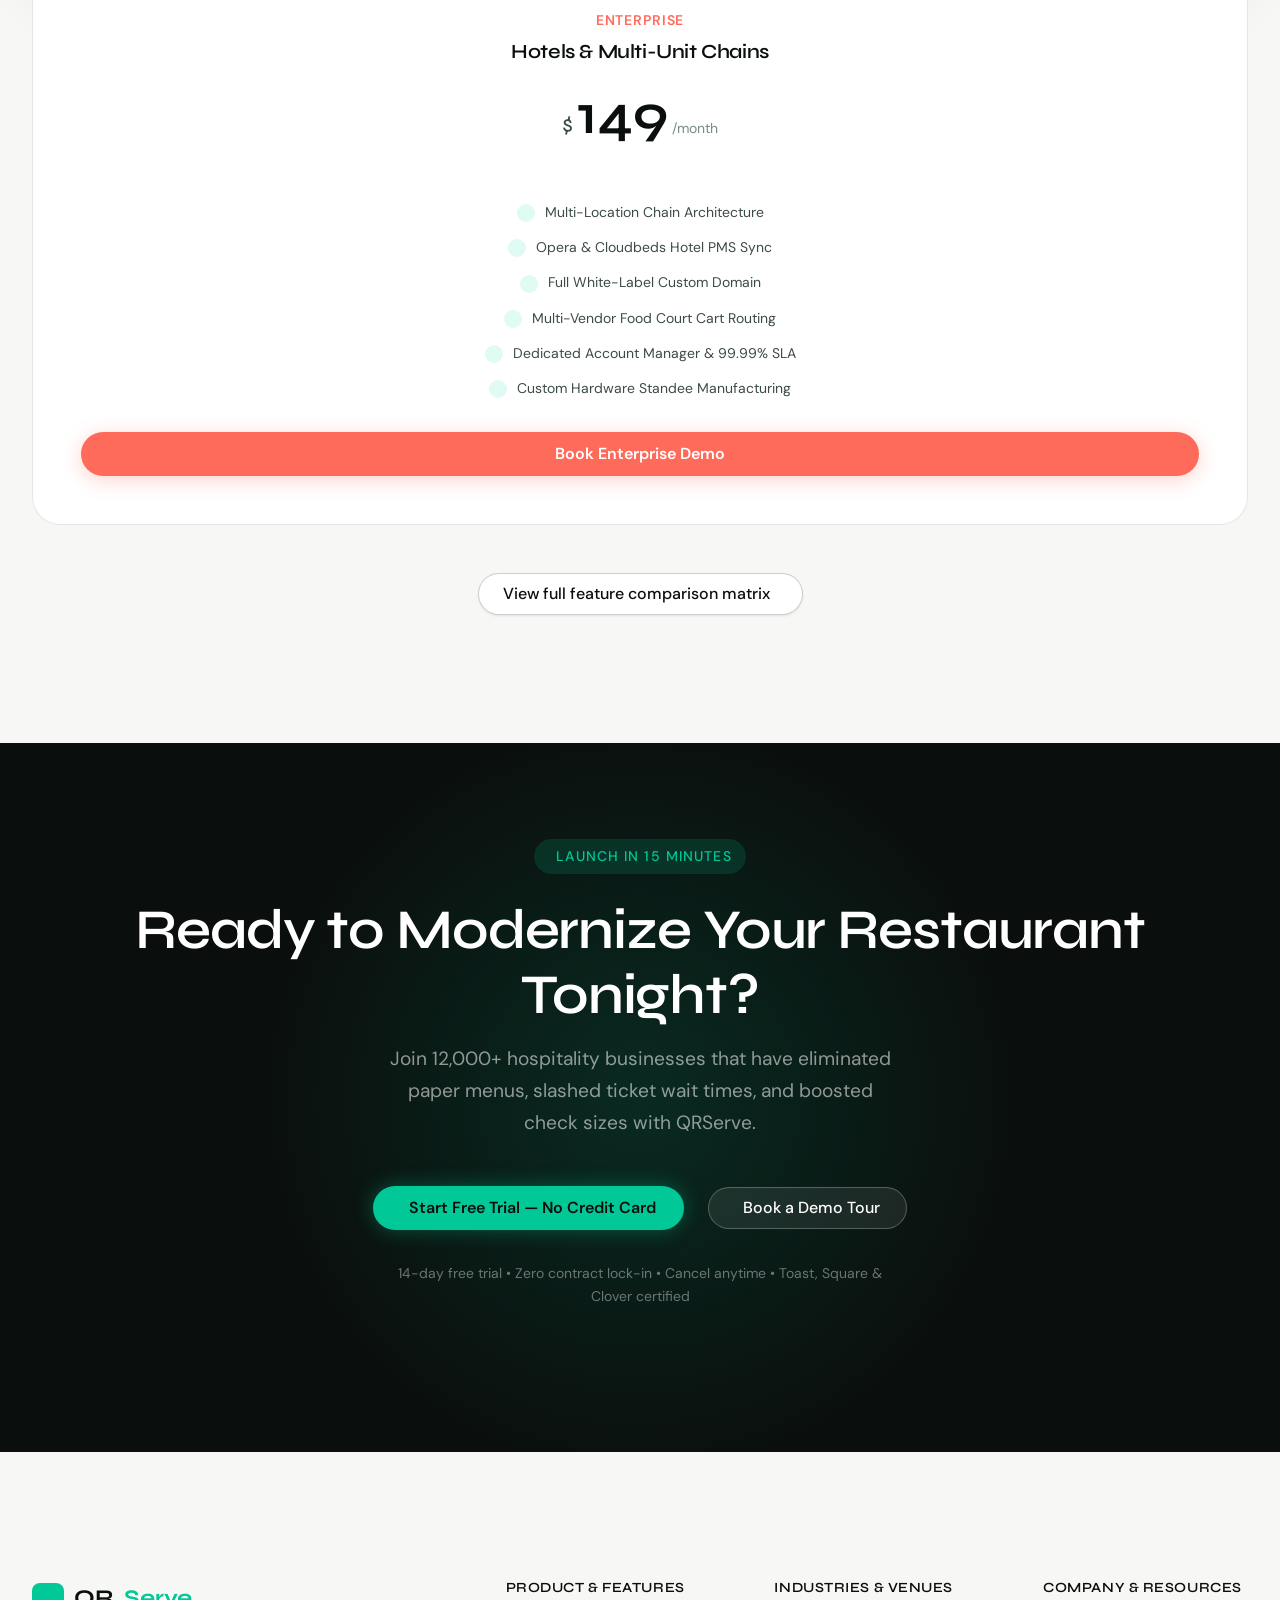
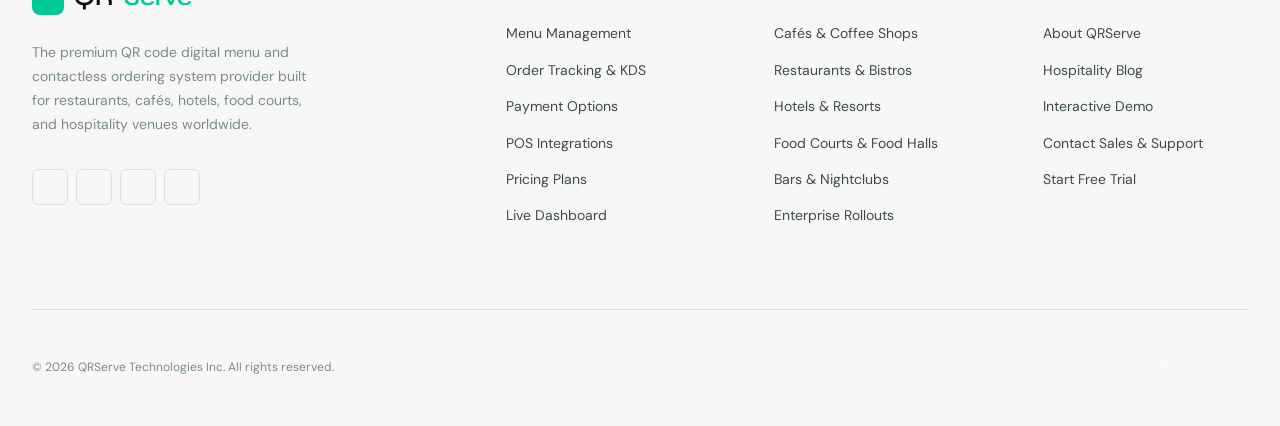
==== commit 454b1a84: "Fix UI/UX layout issues, responsive alignments, navigation updates, and authentication badges" ====
--- a/index.html
+++ b/index.html
@@ -853,6 +853,7 @@
       <!-- Main Navigation -->
       <nav class="navbar__nav" aria-label="Main navigation">
         <a href="index.html" class="navbar__link active" data-nav-link>Home</a>
+        <a href="dashboard.html" class="navbar__link" data-nav-link>Dashboard</a>
         <a href="home2.html" class="navbar__link" data-nav-link>Home 2</a>
         <a href="about.html" class="navbar__link" data-nav-link>About</a>
         <a href="services.html" class="navbar__link" data-nav-link>Services</a>
@@ -902,6 +903,9 @@
     <nav class="drawer__nav" aria-label="Mobile navigation">
       <a href="index.html" class="drawer__link active" data-nav-link>
         <i class="ri-home-4-line" aria-hidden="true"></i> Home
+      </a>
+      <a href="dashboard.html" class="drawer__link" data-nav-link>
+        <i class="ri-dashboard-line" aria-hidden="true"></i> Dashboard
       </a>
       <a href="home2.html" class="drawer__link" data-nav-link>
         <i class="ri-home-line" aria-hidden="true"></i> Home 2
@@ -924,9 +928,6 @@
       <a href="contact.html" class="drawer__link" data-nav-link>
         <i class="ri-mail-line" aria-hidden="true"></i> Contact
       </a>
-      <a href="dashboard.html" class="drawer__link" data-nav-link>
-        <i class="ri-dashboard-line" aria-hidden="true"></i> Dashboard
-      </a>
 
       <div style="margin-top: 1rem; padding-inline: 1rem; display: flex; justify-content: center; gap: 1rem;">
         <button class="icon-btn" data-theme-toggle data-theme-icon aria-label="Toggle dark mode"></button>
@@ -1332,7 +1333,7 @@
             </div>
             <div class="hiw-step-card__top">
               <div class="hiw-step-card__num" aria-hidden="true">01</div>
-              <div class="hiw-step-card__icon" style="margin-block-end:1rem;"><i class="ri-layout-grid-line"></i></div>
+              <div class="hiw-step-card__icon"><i class="ri-layout-grid-line"></i></div>
             </div>
             <h3 style="margin-block-start:0.5rem;margin-block-end:0.75rem;">Create Your Digital Menu</h3>
             <p>
@@ -1350,7 +1351,7 @@
             </div>
             <div class="hiw-step-card__top">
               <div class="hiw-step-card__num" aria-hidden="true">02</div>
-              <div class="hiw-step-card__icon" style="margin-block-end:1rem;"><i class="ri-qr-code-line"></i></div>
+              <div class="hiw-step-card__icon"><i class="ri-qr-code-line"></i></div>
             </div>
             <h3 style="margin-block-start:0.5rem;margin-block-end:0.75rem;">Generate Branded QR Codes</h3>
             <p>
@@ -1368,7 +1369,7 @@
             </div>
             <div class="hiw-step-card__top">
               <div class="hiw-step-card__num" aria-hidden="true">03</div>
-              <div class="hiw-step-card__icon" style="margin-block-end:1rem;"><i class="ri-qr-scan-2-line"></i></div>
+              <div class="hiw-step-card__icon"><i class="ri-qr-scan-2-line"></i></div>
             </div>
             <h3 style="margin-block-start:0.5rem;margin-block-end:0.75rem;">Customers Scan With Phone</h3>
             <p>
@@ -1386,7 +1387,7 @@
             </div>
             <div class="hiw-step-card__top">
               <div class="hiw-step-card__num" aria-hidden="true">04</div>
-              <div class="hiw-step-card__icon" style="margin-block-end:1rem;"><i class="ri-restaurant-2-line"></i></div>
+              <div class="hiw-step-card__icon"><i class="ri-restaurant-2-line"></i></div>
             </div>
             <h3 style="margin-block-start:0.5rem;margin-block-end:0.75rem;">Browse &amp; Customize Orders</h3>
             <p>
@@ -1404,7 +1405,7 @@
             </div>
             <div class="hiw-step-card__top">
               <div class="hiw-step-card__num" aria-hidden="true">05</div>
-              <div class="hiw-step-card__icon" style="margin-block-end:1rem;"><i class="ri-send-plane-fill"></i></div>
+              <div class="hiw-step-card__icon"><i class="ri-send-plane-fill"></i></div>
             </div>
             <h3 style="margin-block-start:0.5rem;margin-block-end:0.75rem;">Place Orders Directly to Kitchen</h3>
             <p>
@@ -1422,7 +1423,7 @@
             </div>
             <div class="hiw-step-card__top">
               <div class="hiw-step-card__num" aria-hidden="true">06</div>
-              <div class="hiw-step-card__icon" style="margin-block-end:1rem;"><i class="ri-bank-card-line"></i></div>
+              <div class="hiw-step-card__icon"><i class="ri-bank-card-line"></i></div>
             </div>
             <h3 style="margin-block-start:0.5rem;margin-block-end:0.75rem;">Seamless Online Payment &amp; Tips</h3>
             <p>
--- a/assets/css/style.css
+++ b/assets/css/style.css
@@ -3721,7 +3721,6 @@
   }
 
   /* Point 19 & 20: Card icons and headings centered in Home 1 */
-  .hiw-step-card,
   .benefit-card,
   .client-card,
   .service-card {
@@ -3729,7 +3728,6 @@
     align-items: center;
   }
 
-  .hiw-step-card__top,
   .benefit-card__header,
   .client-card__top {
     justify-content: center;
@@ -3737,11 +3735,23 @@
     margin-inline: auto;
   }
 
-  .hiw-step-card__num,
-  .hiw-step-card__icon,
   .benefit-card__icon-wrap,
   .service-icon-box {
     margin-inline: auto;
+  }
+
+  /* HIW Step Card: Number and icon remain parallel to edges (space-between) across mobile, 768, and 1024 */
+  .hiw-step-card__top {
+    display: flex !important;
+    justify-content: space-between !important;
+    align-items: center !important;
+    width: 100% !important;
+    margin-inline: 0 !important;
+  }
+
+  .hiw-step-card__num,
+  .hiw-step-card__icon {
+    margin-inline: 0 !important;
   }
 
   .hiw-step-card h3,
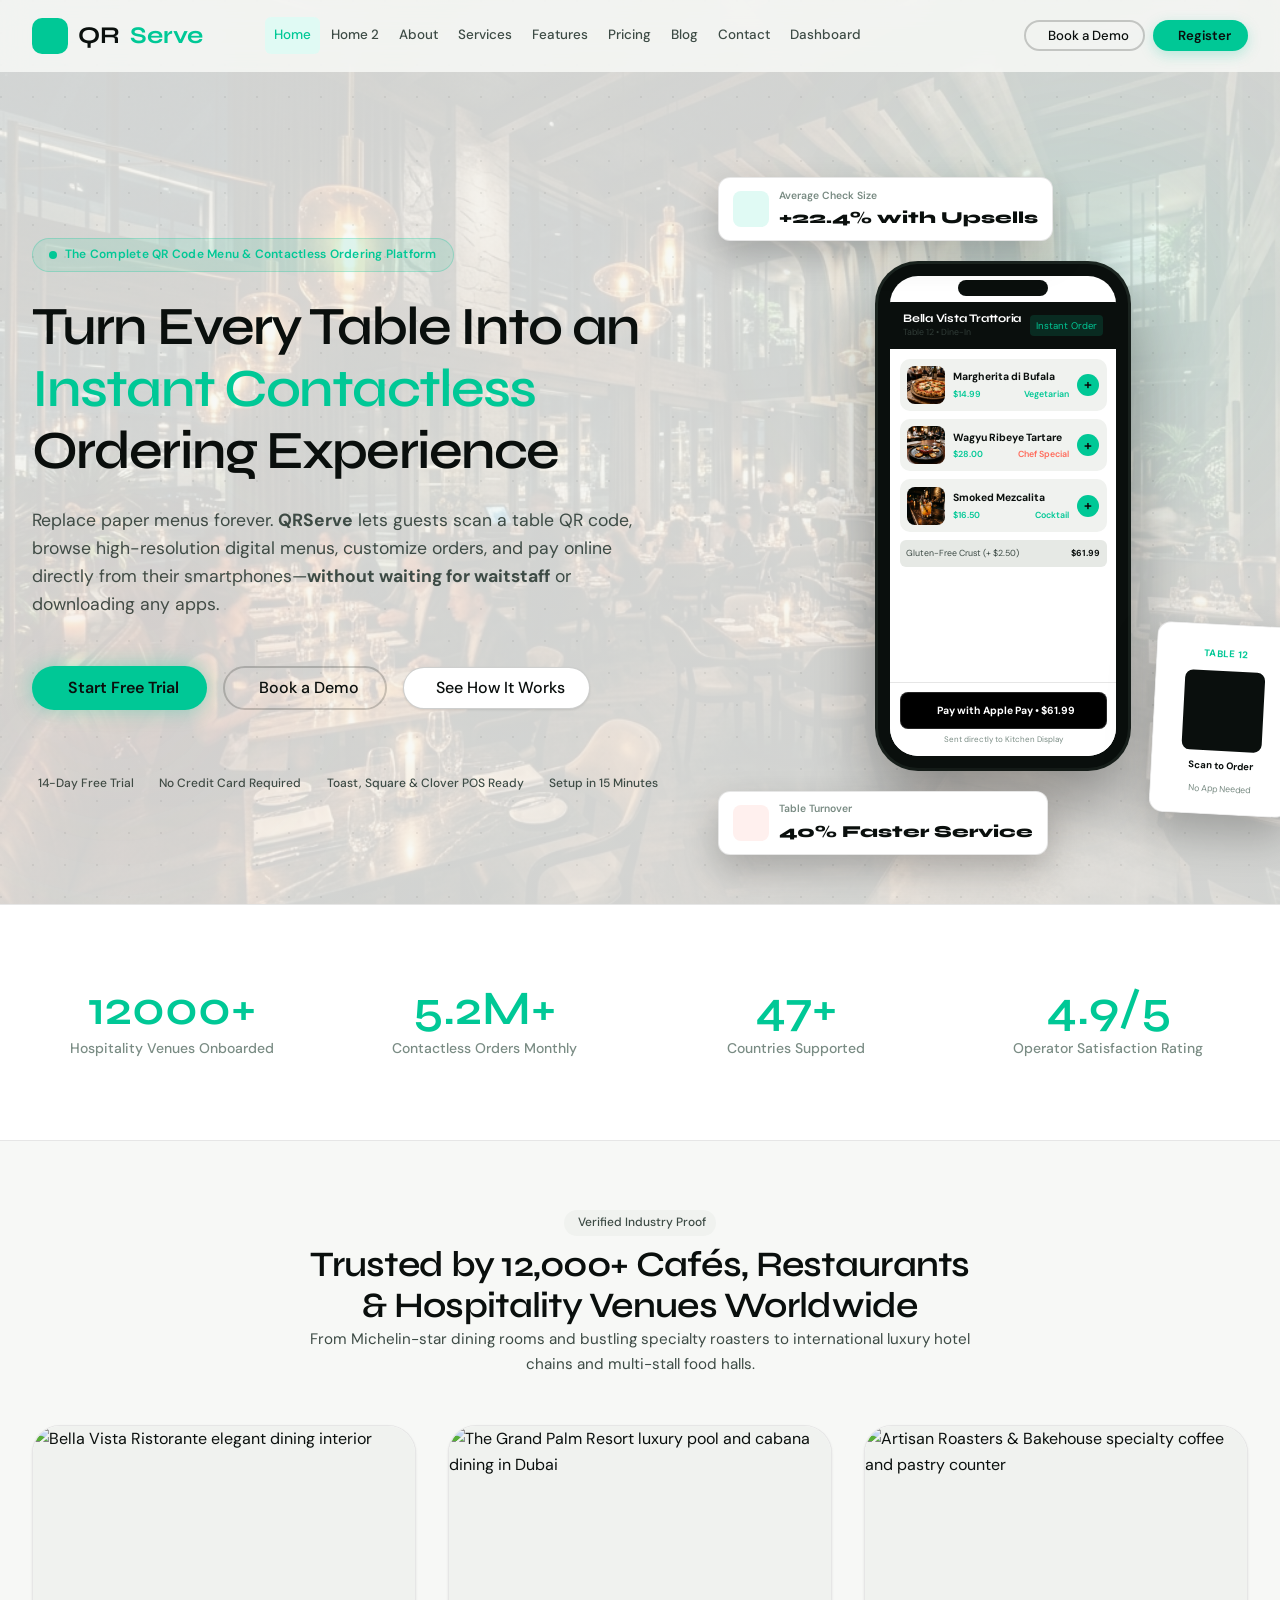
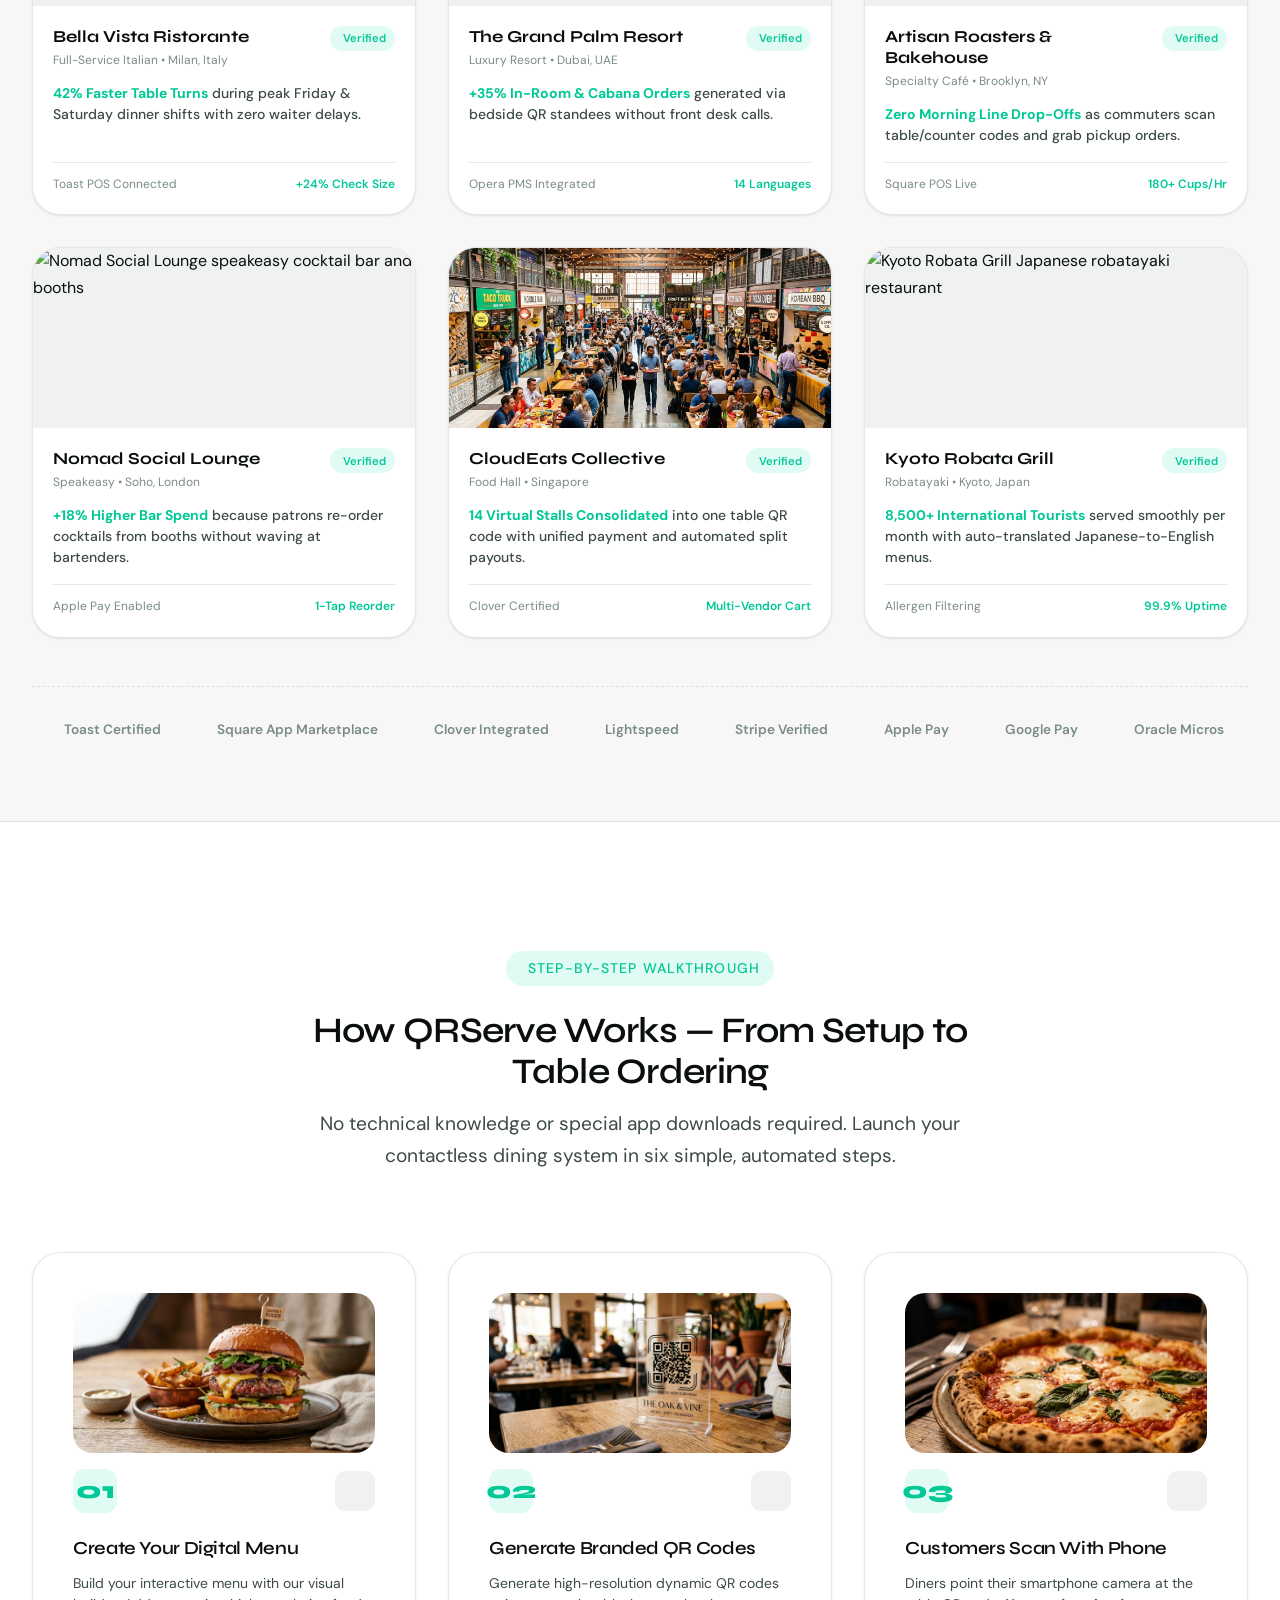
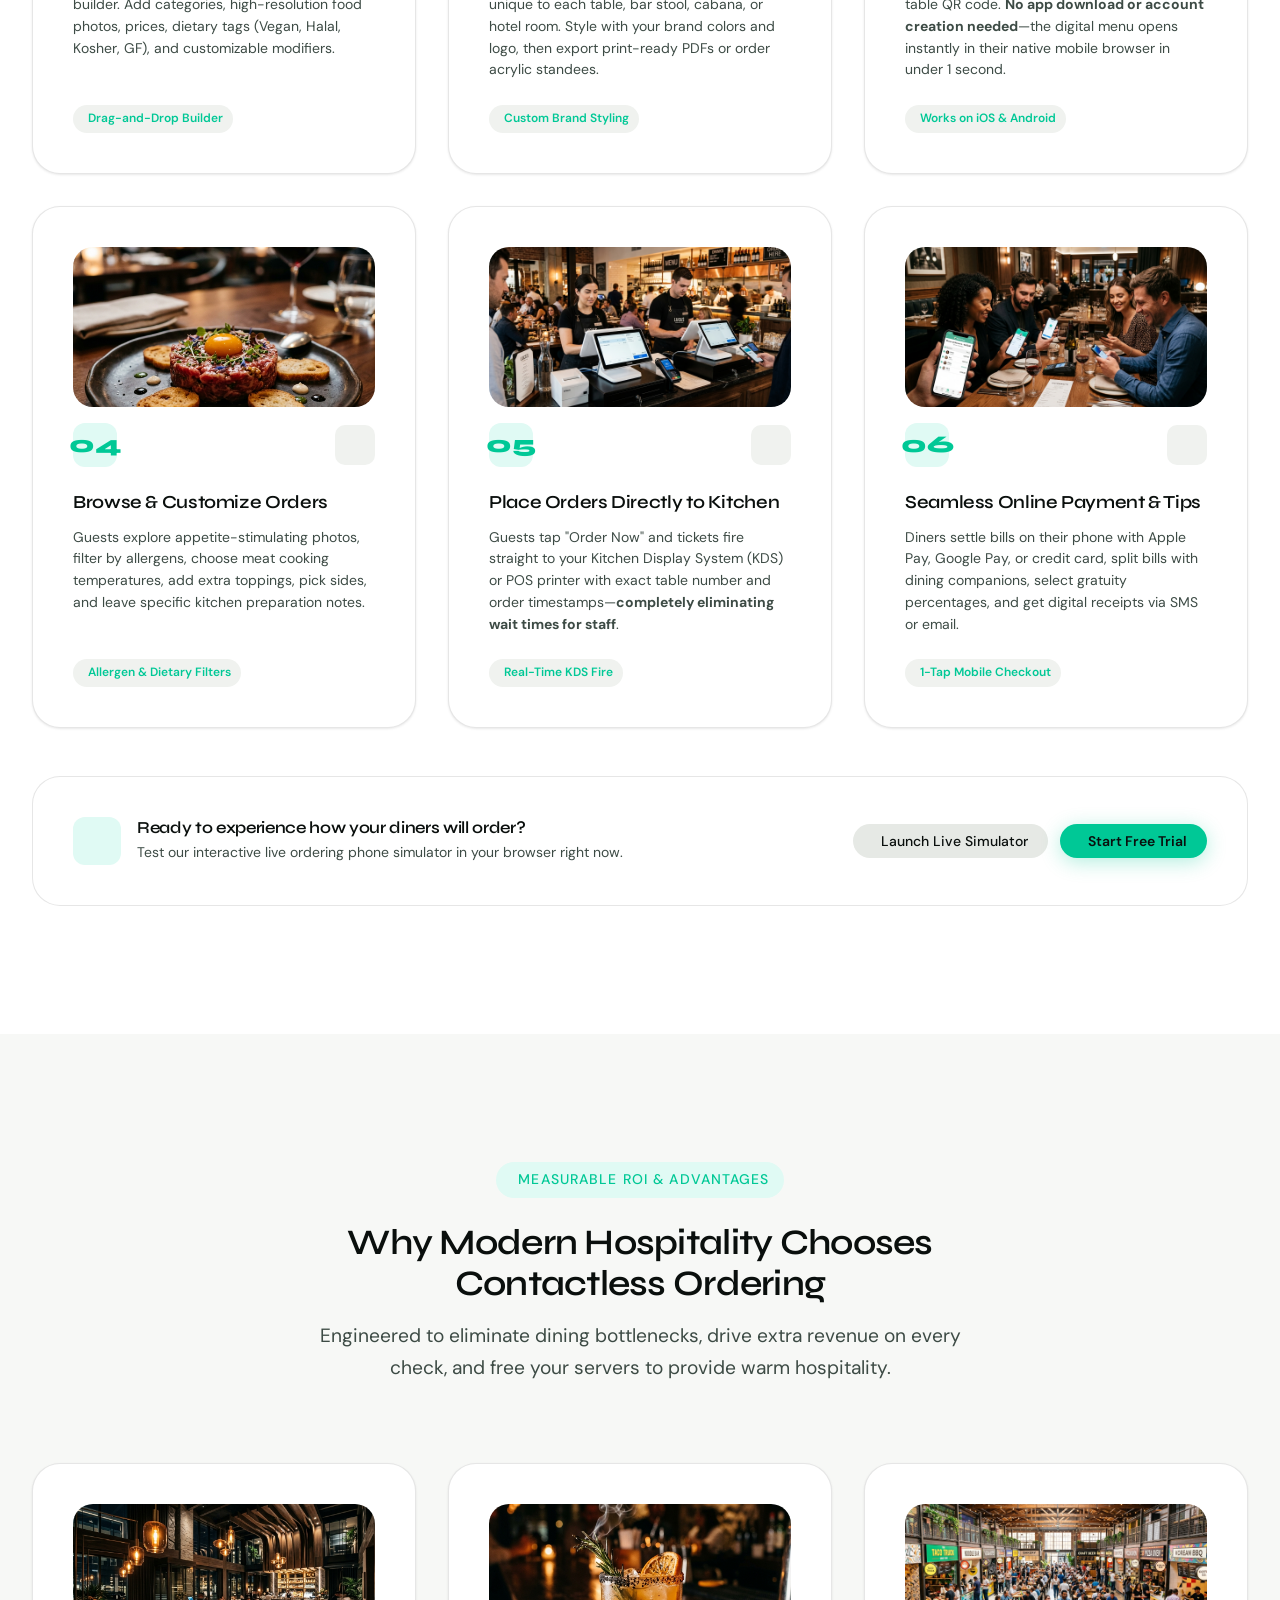
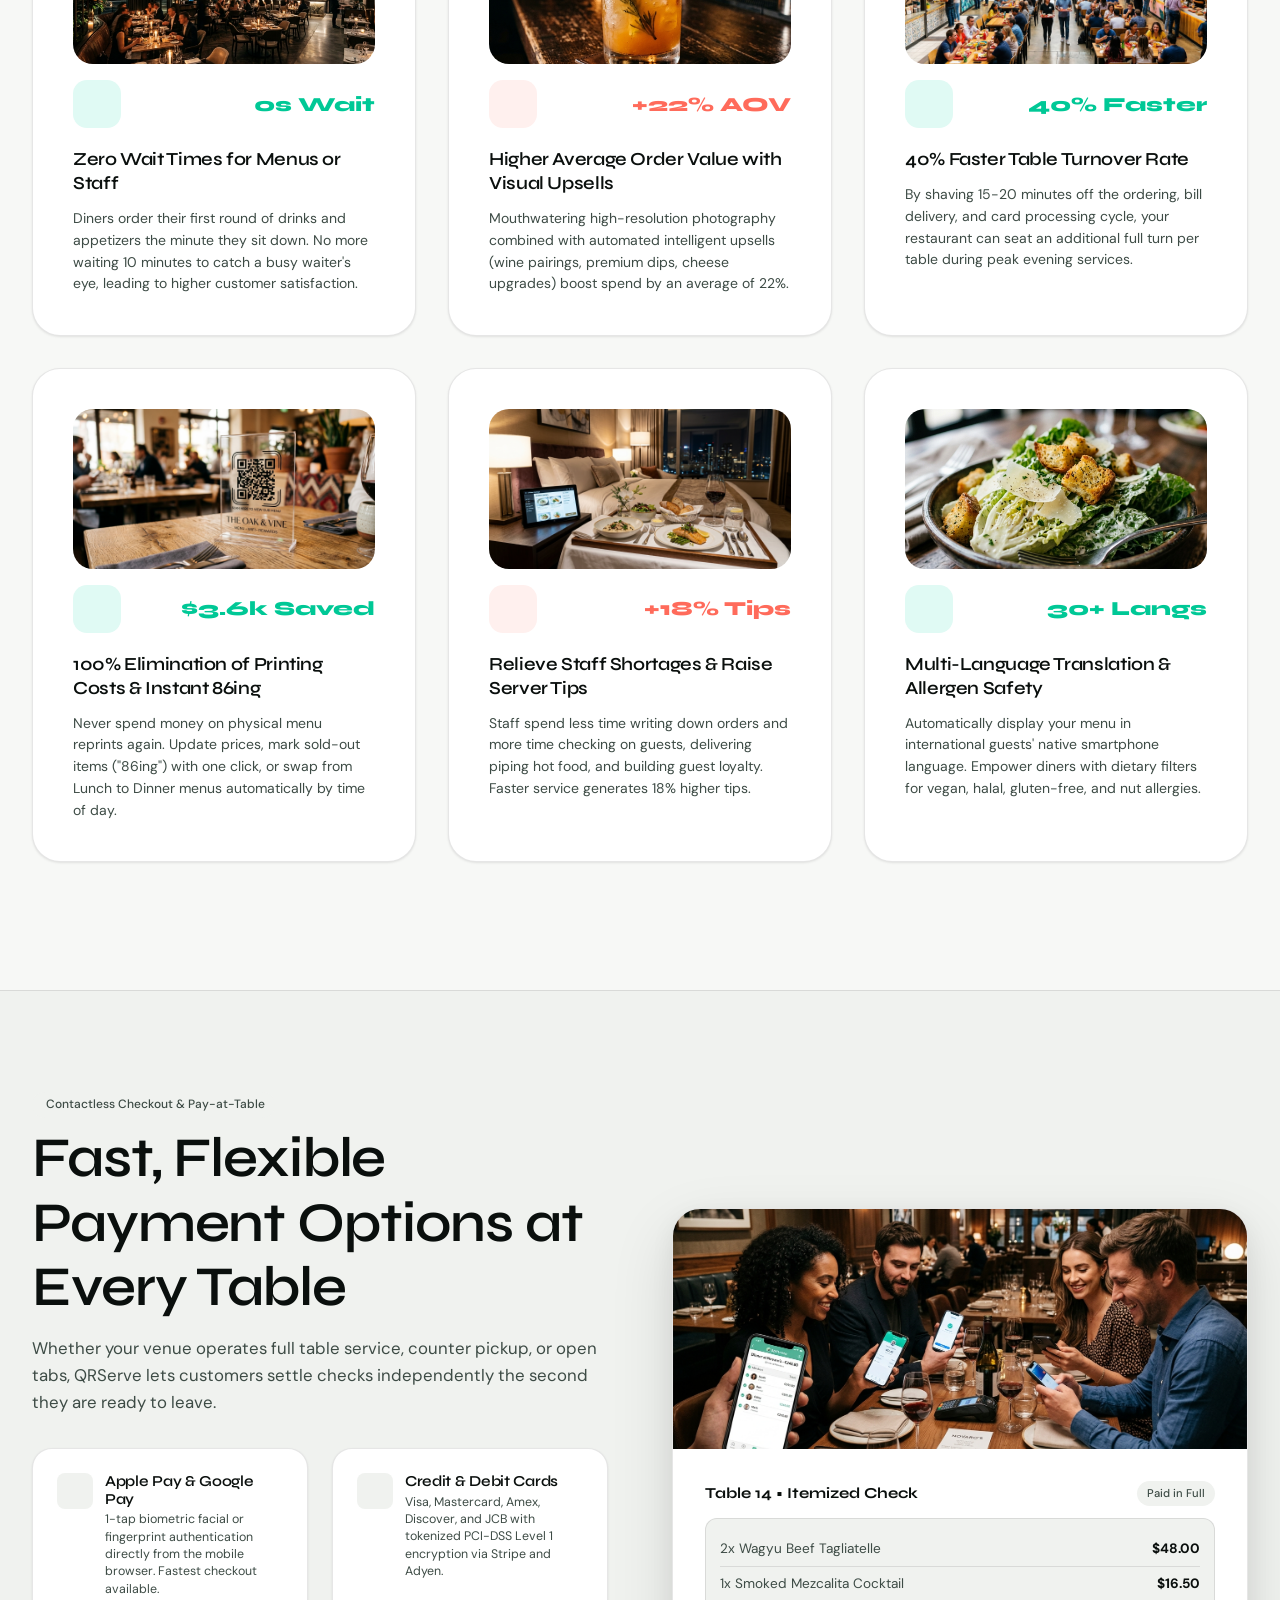
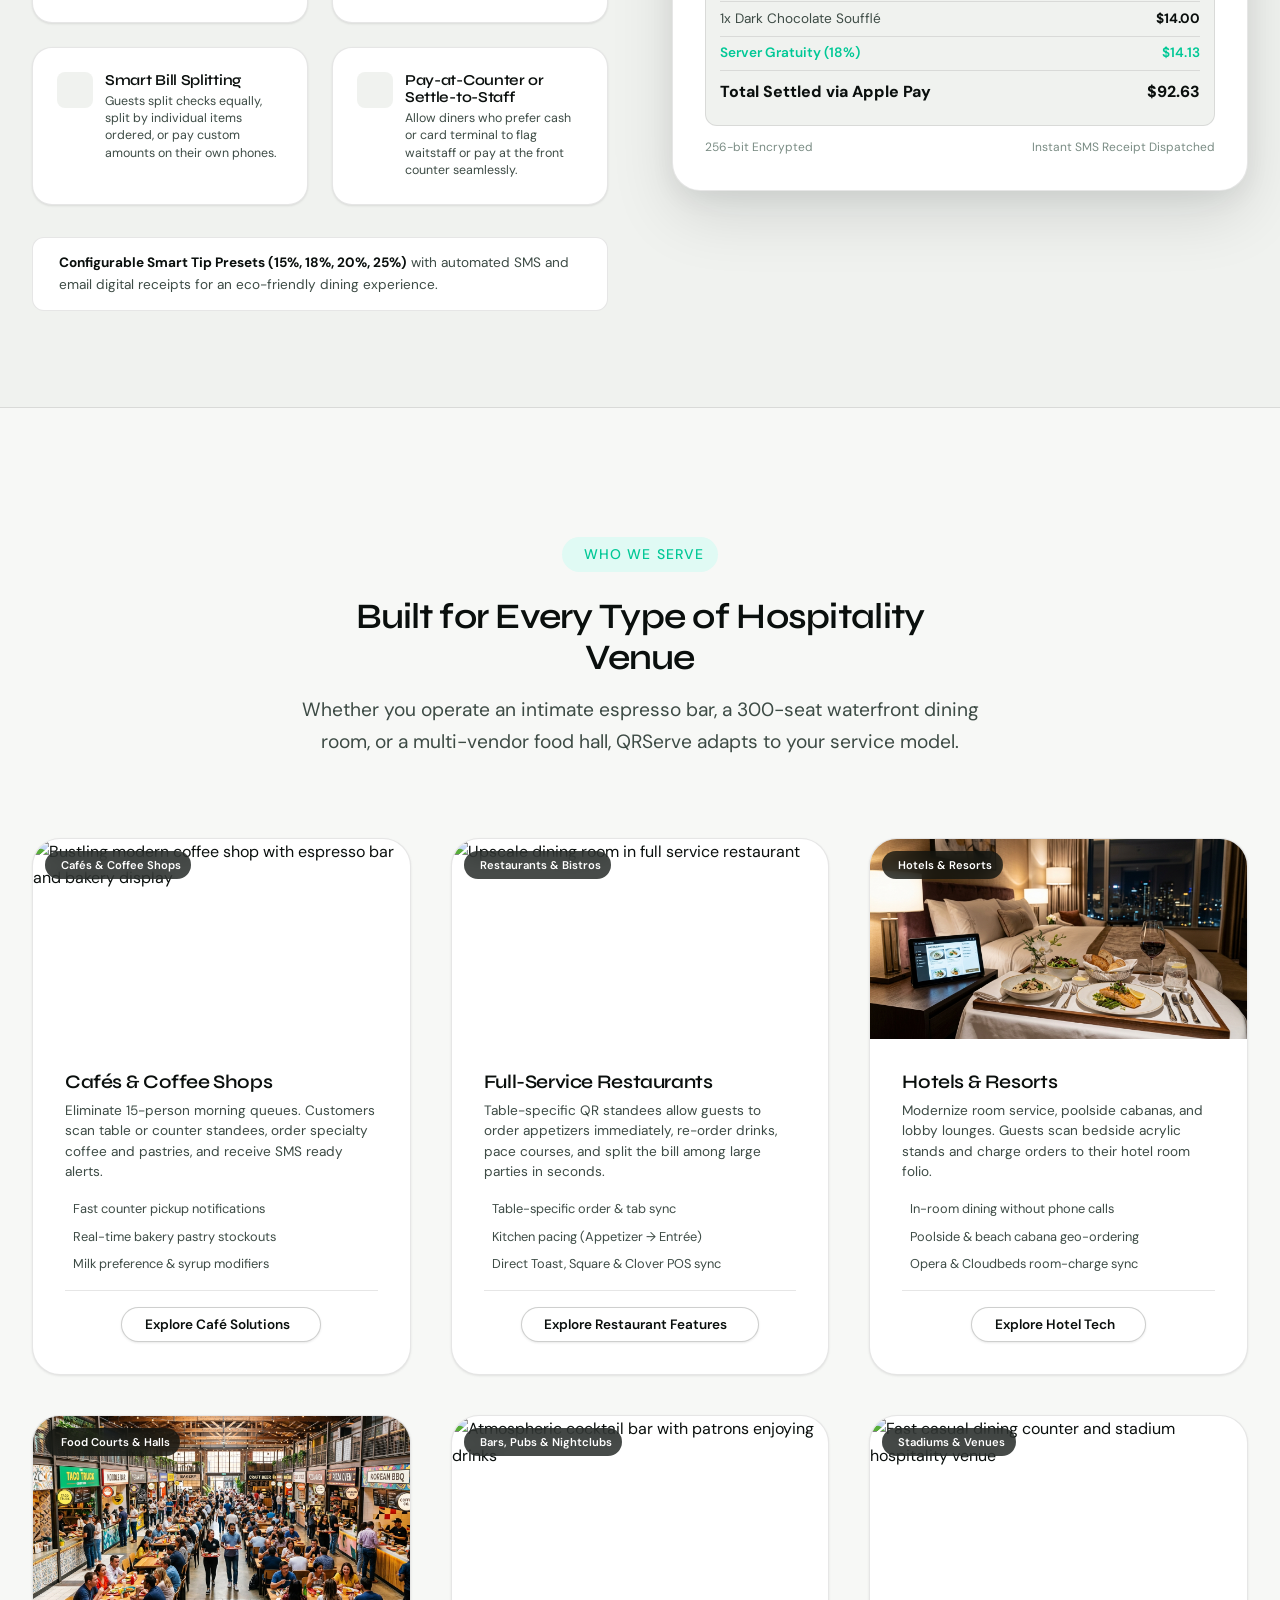
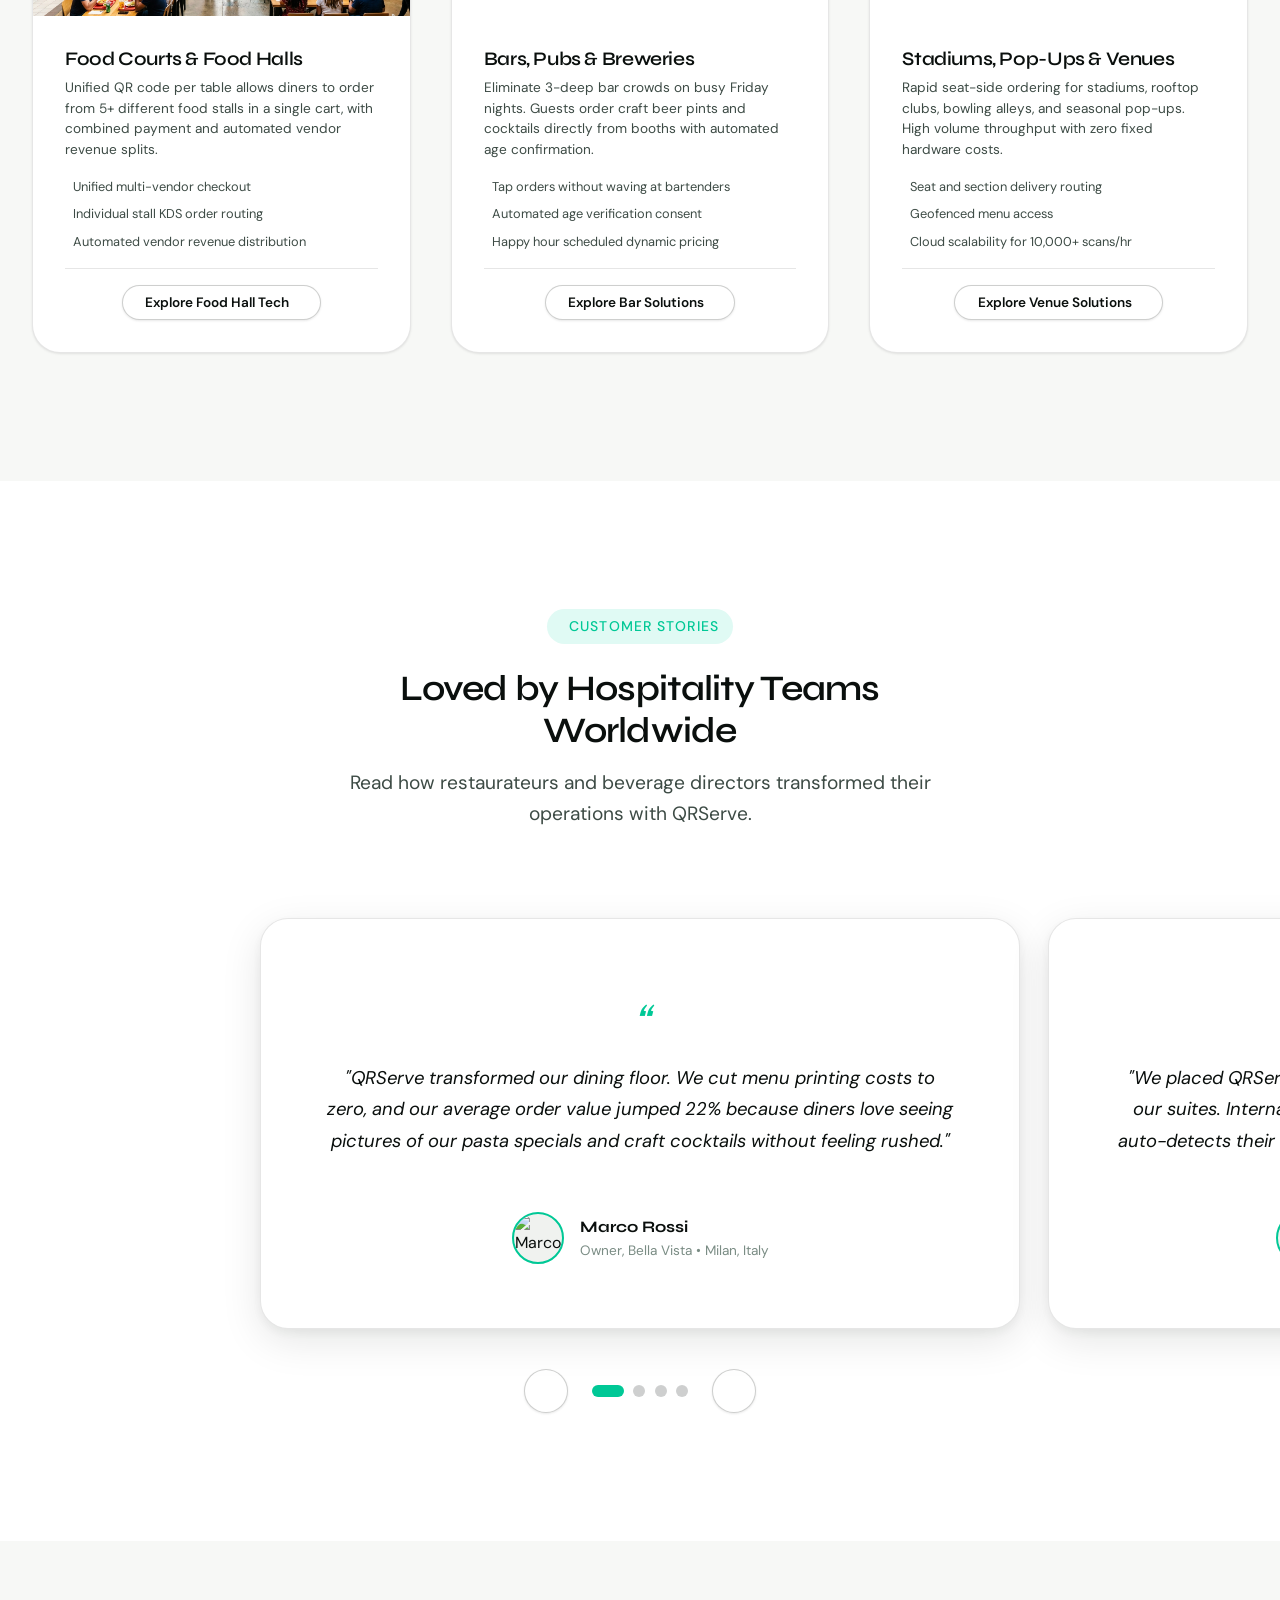
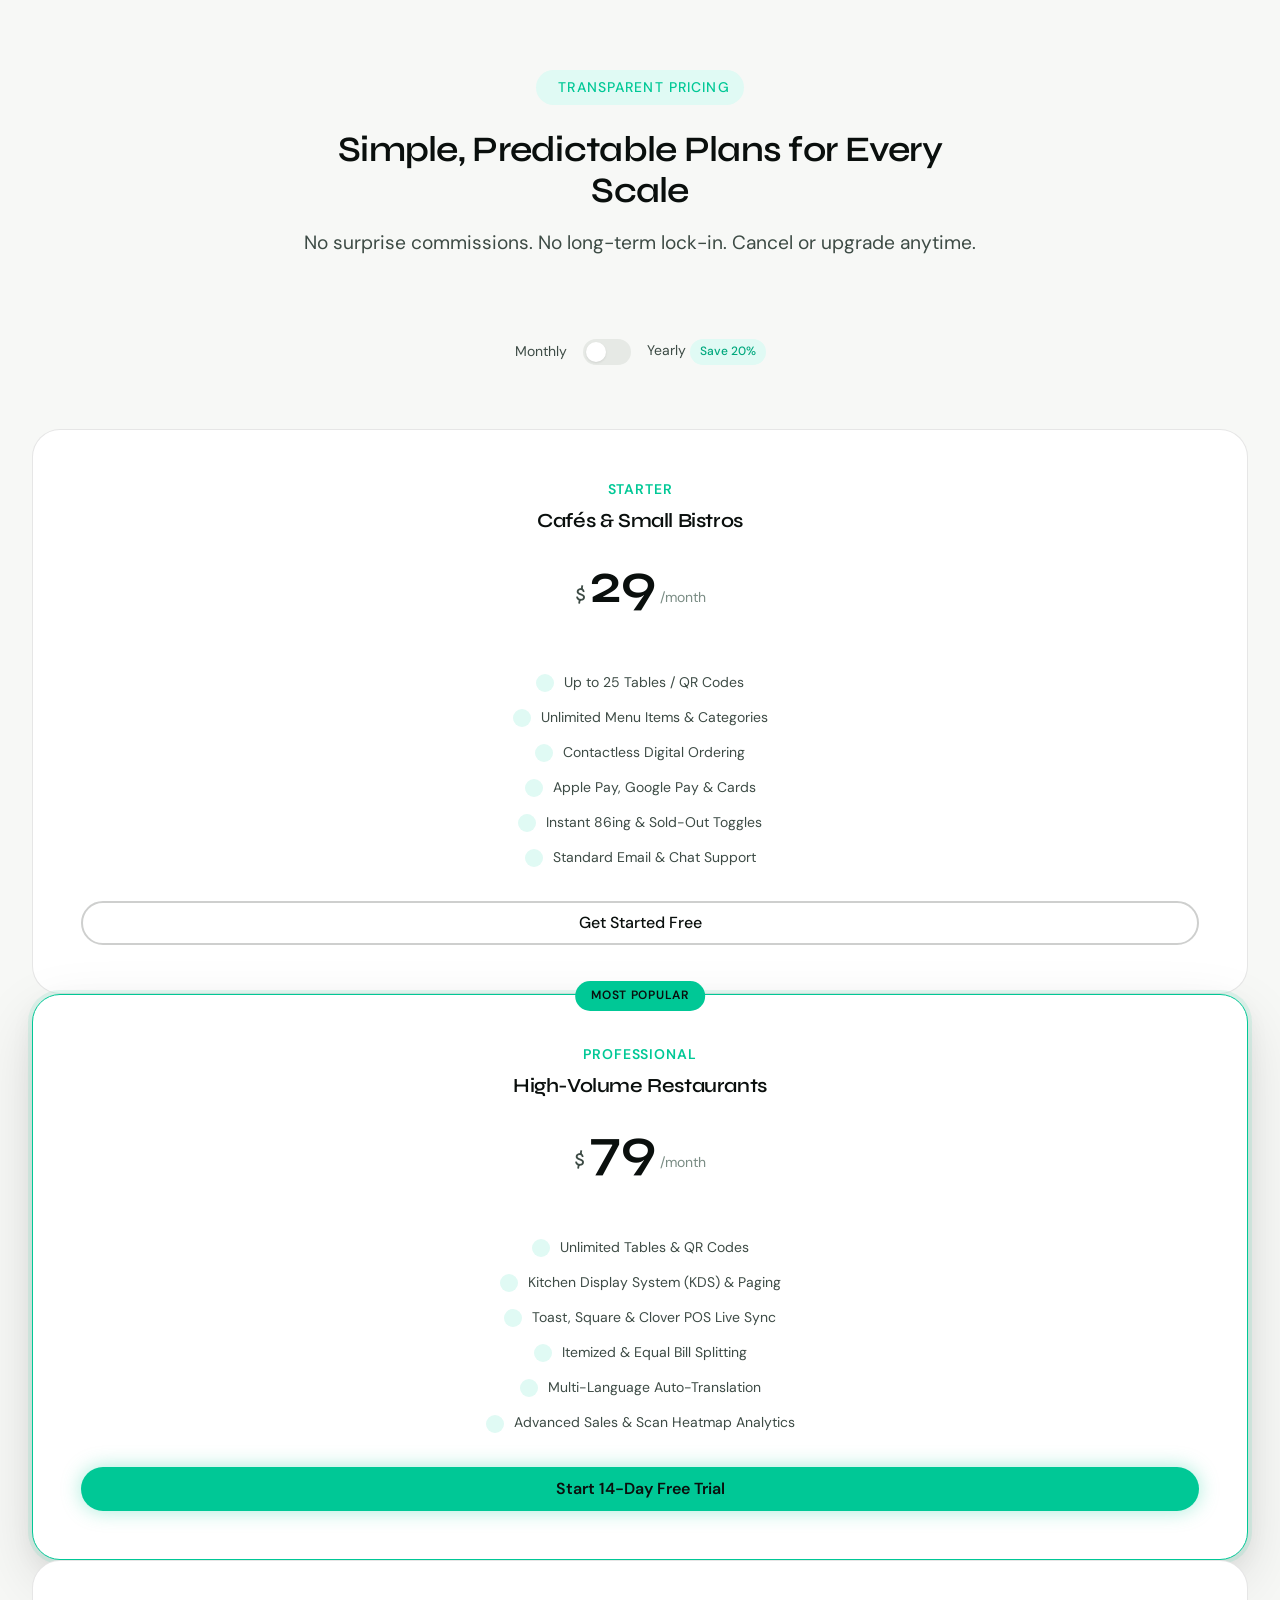
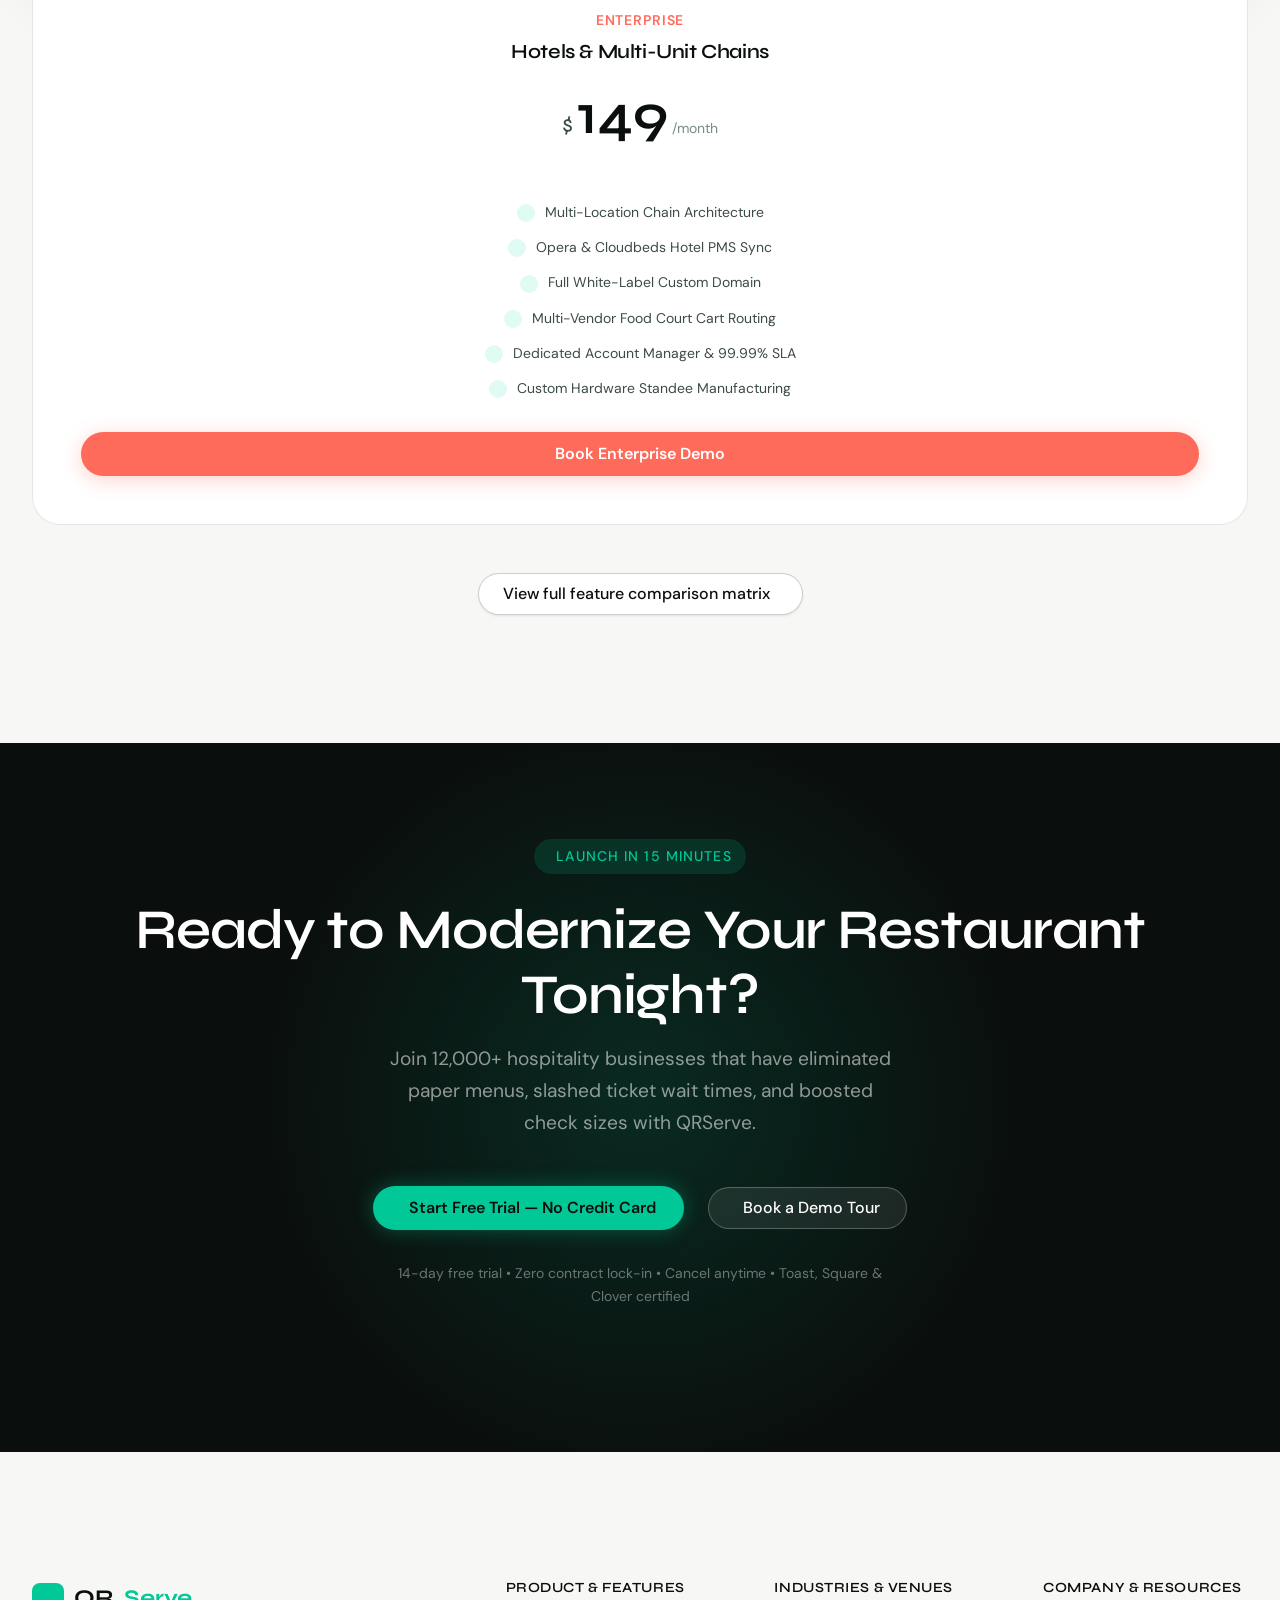
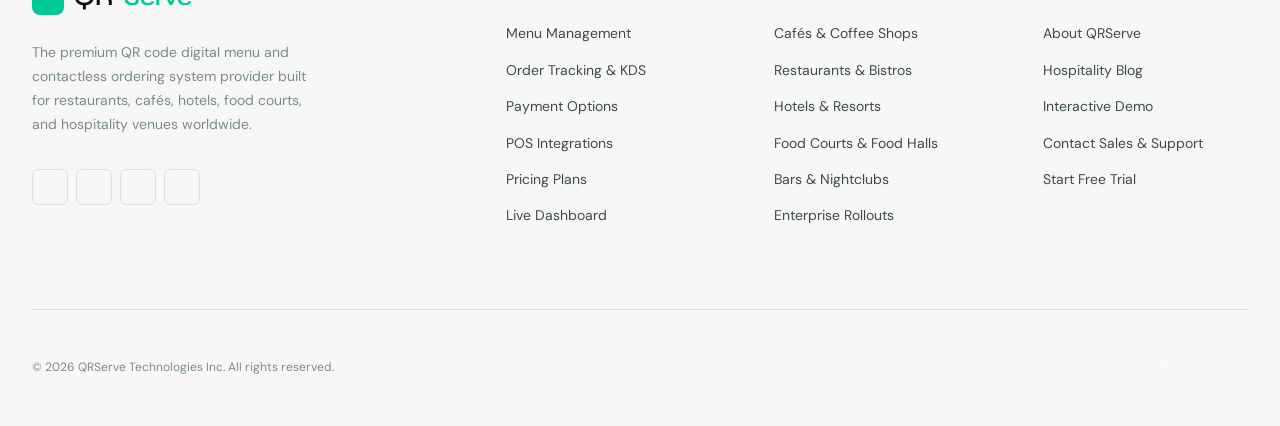
==== commit 107752f8: "Fix nav and drawer: move Dashboard after Contact, swap Book a Demo before Register in drawer, reduce" ====
--- a/index.html
+++ b/index.html
@@ -853,7 +853,6 @@
       <!-- Main Navigation -->
       <nav class="navbar__nav" aria-label="Main navigation">
         <a href="index.html" class="navbar__link active" data-nav-link>Home</a>
-        <a href="dashboard.html" class="navbar__link" data-nav-link>Dashboard</a>
         <a href="home2.html" class="navbar__link" data-nav-link>Home 2</a>
         <a href="about.html" class="navbar__link" data-nav-link>About</a>
         <a href="services.html" class="navbar__link" data-nav-link>Services</a>
@@ -861,6 +860,7 @@
         <a href="pricing.html" class="navbar__link" data-nav-link>Pricing</a>
         <a href="blog.html" class="navbar__link" data-nav-link>Blog</a>
         <a href="contact.html" class="navbar__link" data-nav-link>Contact</a>
+        <a href="dashboard.html" class="navbar__link" data-nav-link>Dashboard</a>
       </nav>
 
       <!-- Prominent CTA buttons: Book a Demo, Register -->
@@ -903,9 +903,6 @@
     <nav class="drawer__nav" aria-label="Mobile navigation">
       <a href="index.html" class="drawer__link active" data-nav-link>
         <i class="ri-home-4-line" aria-hidden="true"></i> Home
-      </a>
-      <a href="dashboard.html" class="drawer__link" data-nav-link>
-        <i class="ri-dashboard-line" aria-hidden="true"></i> Dashboard
       </a>
       <a href="home2.html" class="drawer__link" data-nav-link>
         <i class="ri-home-line" aria-hidden="true"></i> Home 2
@@ -928,6 +925,9 @@
       <a href="contact.html" class="drawer__link" data-nav-link>
         <i class="ri-mail-line" aria-hidden="true"></i> Contact
       </a>
+      <a href="dashboard.html" class="drawer__link" data-nav-link>
+        <i class="ri-dashboard-line" aria-hidden="true"></i> Dashboard
+      </a>
 
       <div style="margin-top: 1rem; padding-inline: 1rem; display: flex; justify-content: center; gap: 1rem;">
         <button class="icon-btn" data-theme-toggle data-theme-icon aria-label="Toggle dark mode"></button>
@@ -935,11 +935,11 @@
       </div>
 
       <div style="padding: 1rem; display: flex; flex-direction: column; gap: 0.6rem;">
+        <a href="demo.html" class="btn btn--outline btn--full" style="justify-content: center;">
+          <i class="ri-play-circle-line" aria-hidden="true"></i> Book a Demo
+        </a>
         <a href="register.html" class="btn btn--primary btn--full" style="justify-content: center;">
           <i class="ri-user-add-line" aria-hidden="true"></i> Register
-        </a>
-        <a href="demo.html" class="btn btn--outline btn--full" style="justify-content: center;">
-          <i class="ri-play-circle-line" aria-hidden="true"></i> Book a Demo
         </a>
       </div>
     </nav>
--- a/assets/css/style.css
+++ b/assets/css/style.css
@@ -3947,11 +3947,11 @@
 
 .auth-title {
   font-family: var(--font-heading);
-  font-size: clamp(1.5rem, 3vw, 1.875rem) !important;
-  font-weight: 800 !important;
+  font-size: clamp(1.15rem, 2.2vw, 1.35rem) !important;
+  font-weight: 700 !important;
   color: var(--clr-text-primary) !important;
   margin-block-end: 0.35rem !important;
-  line-height: 1.2 !important;
+  line-height: 1.25 !important;
   text-align: center !important;
 }
 
